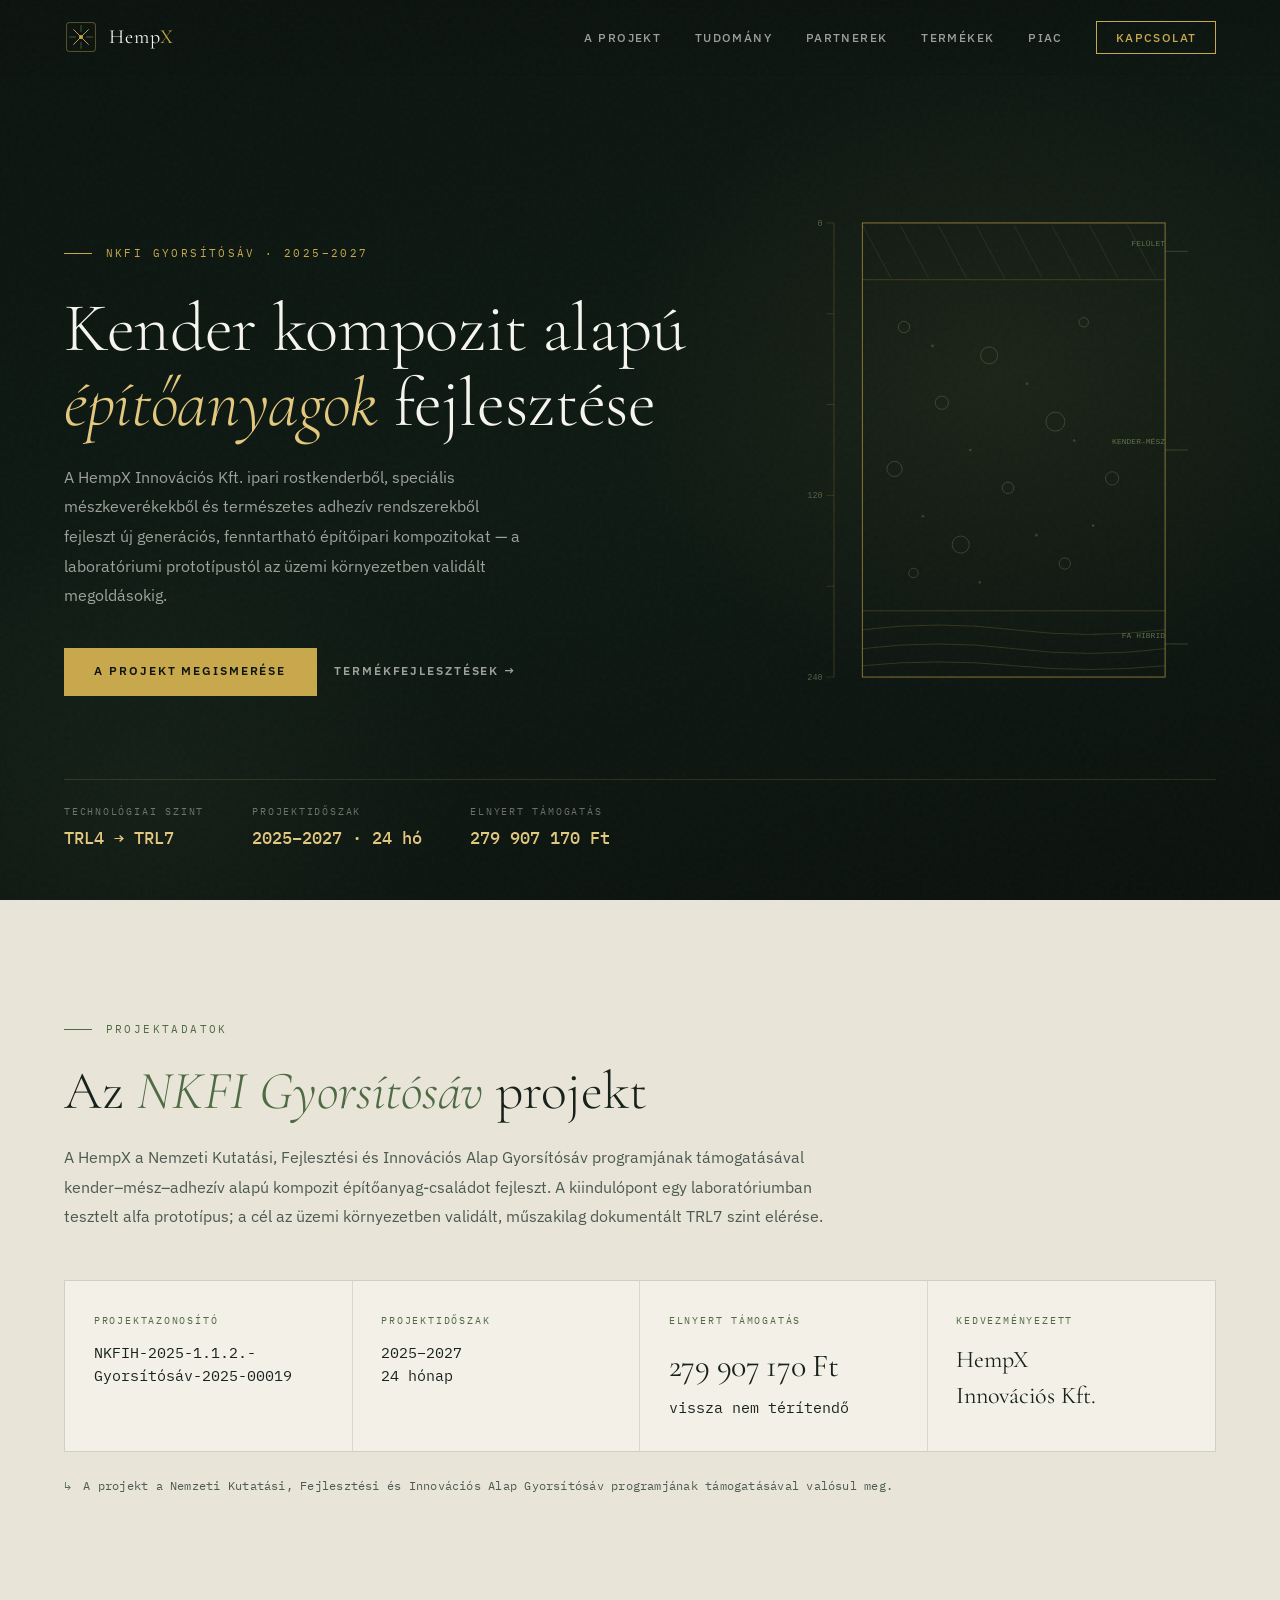
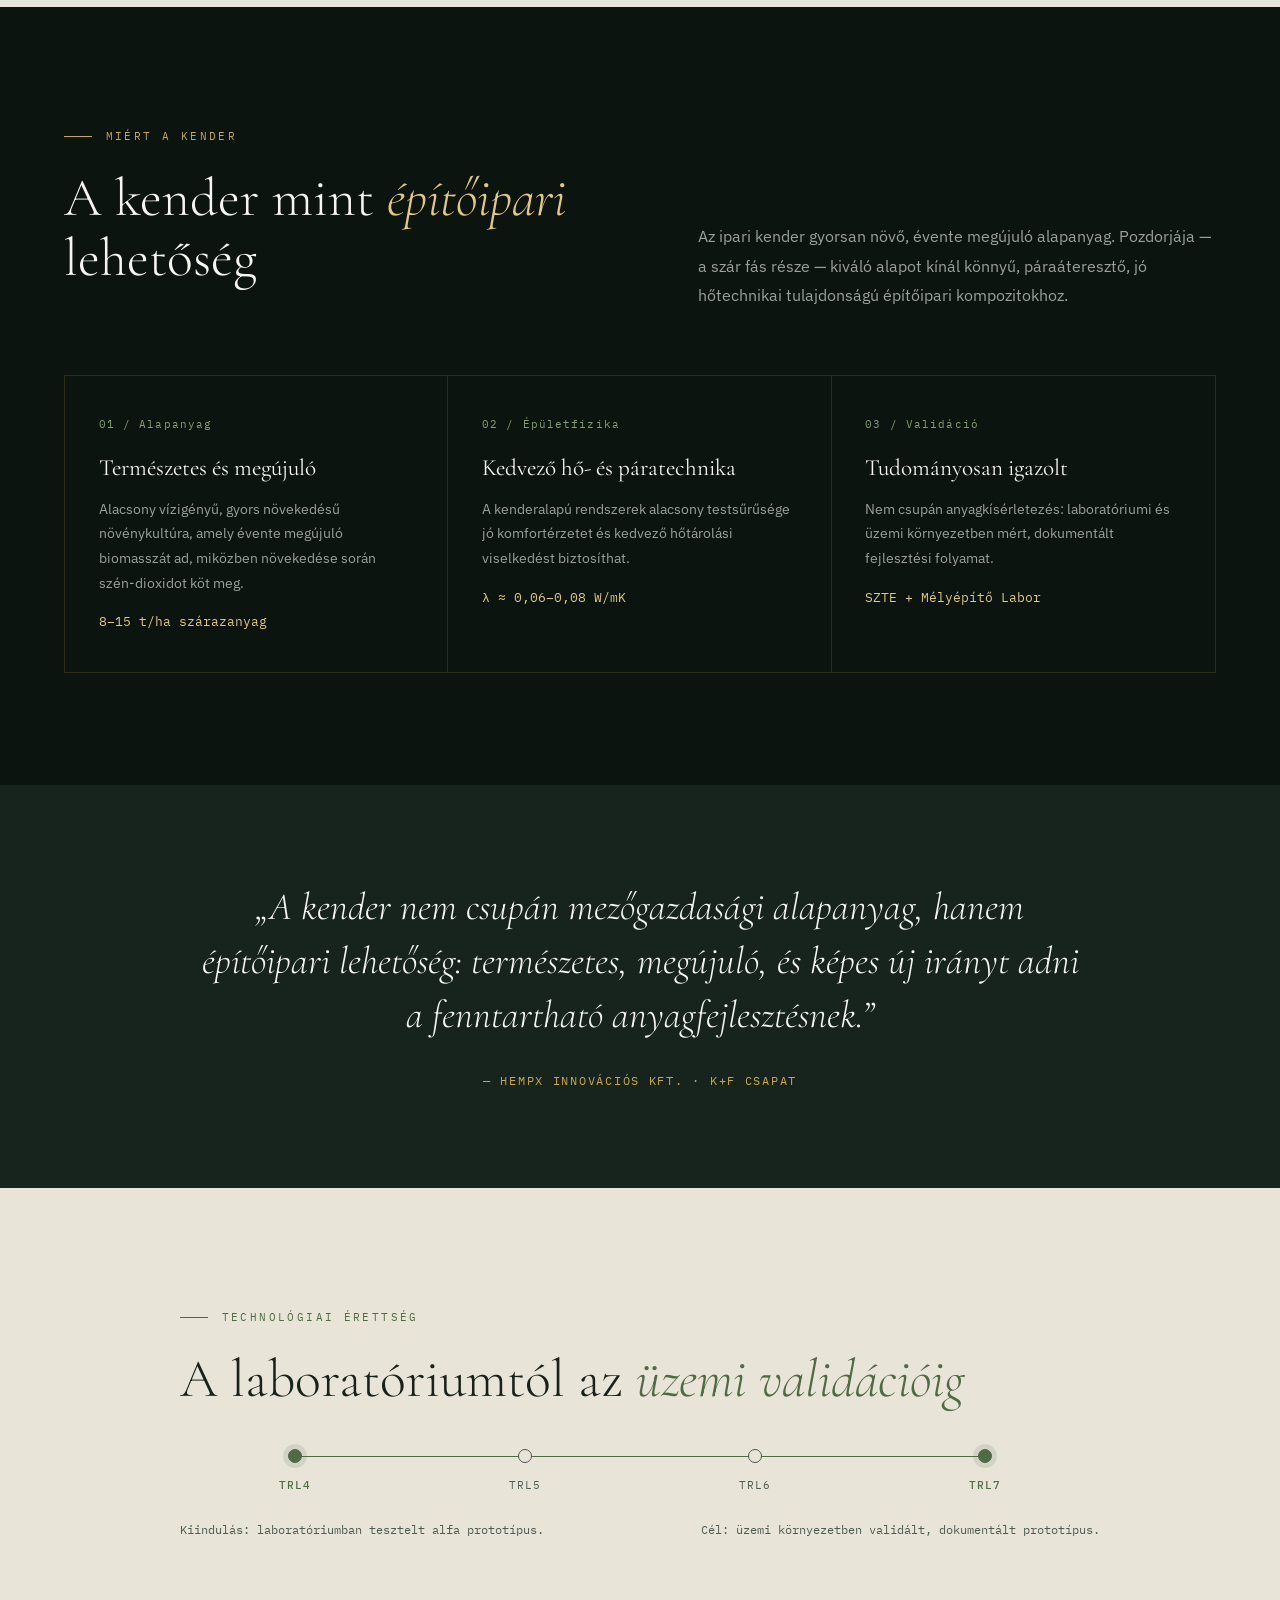
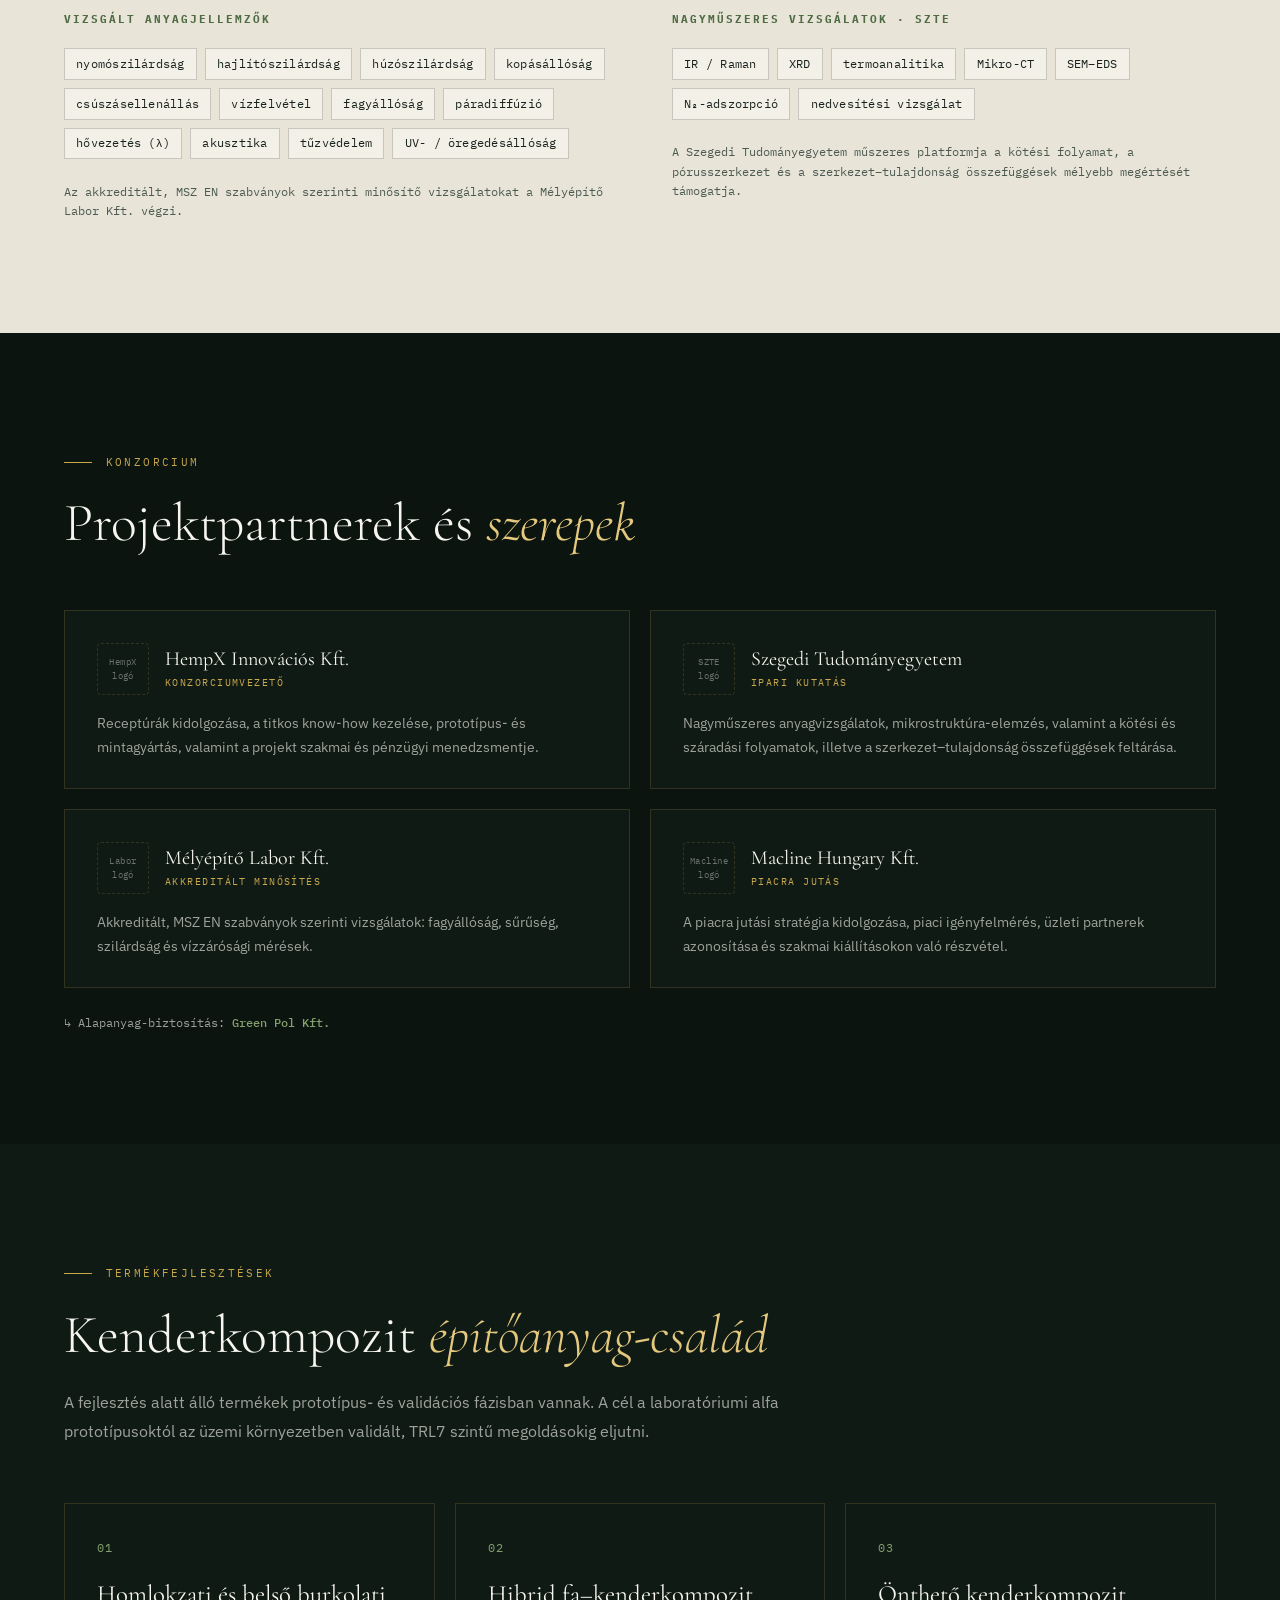
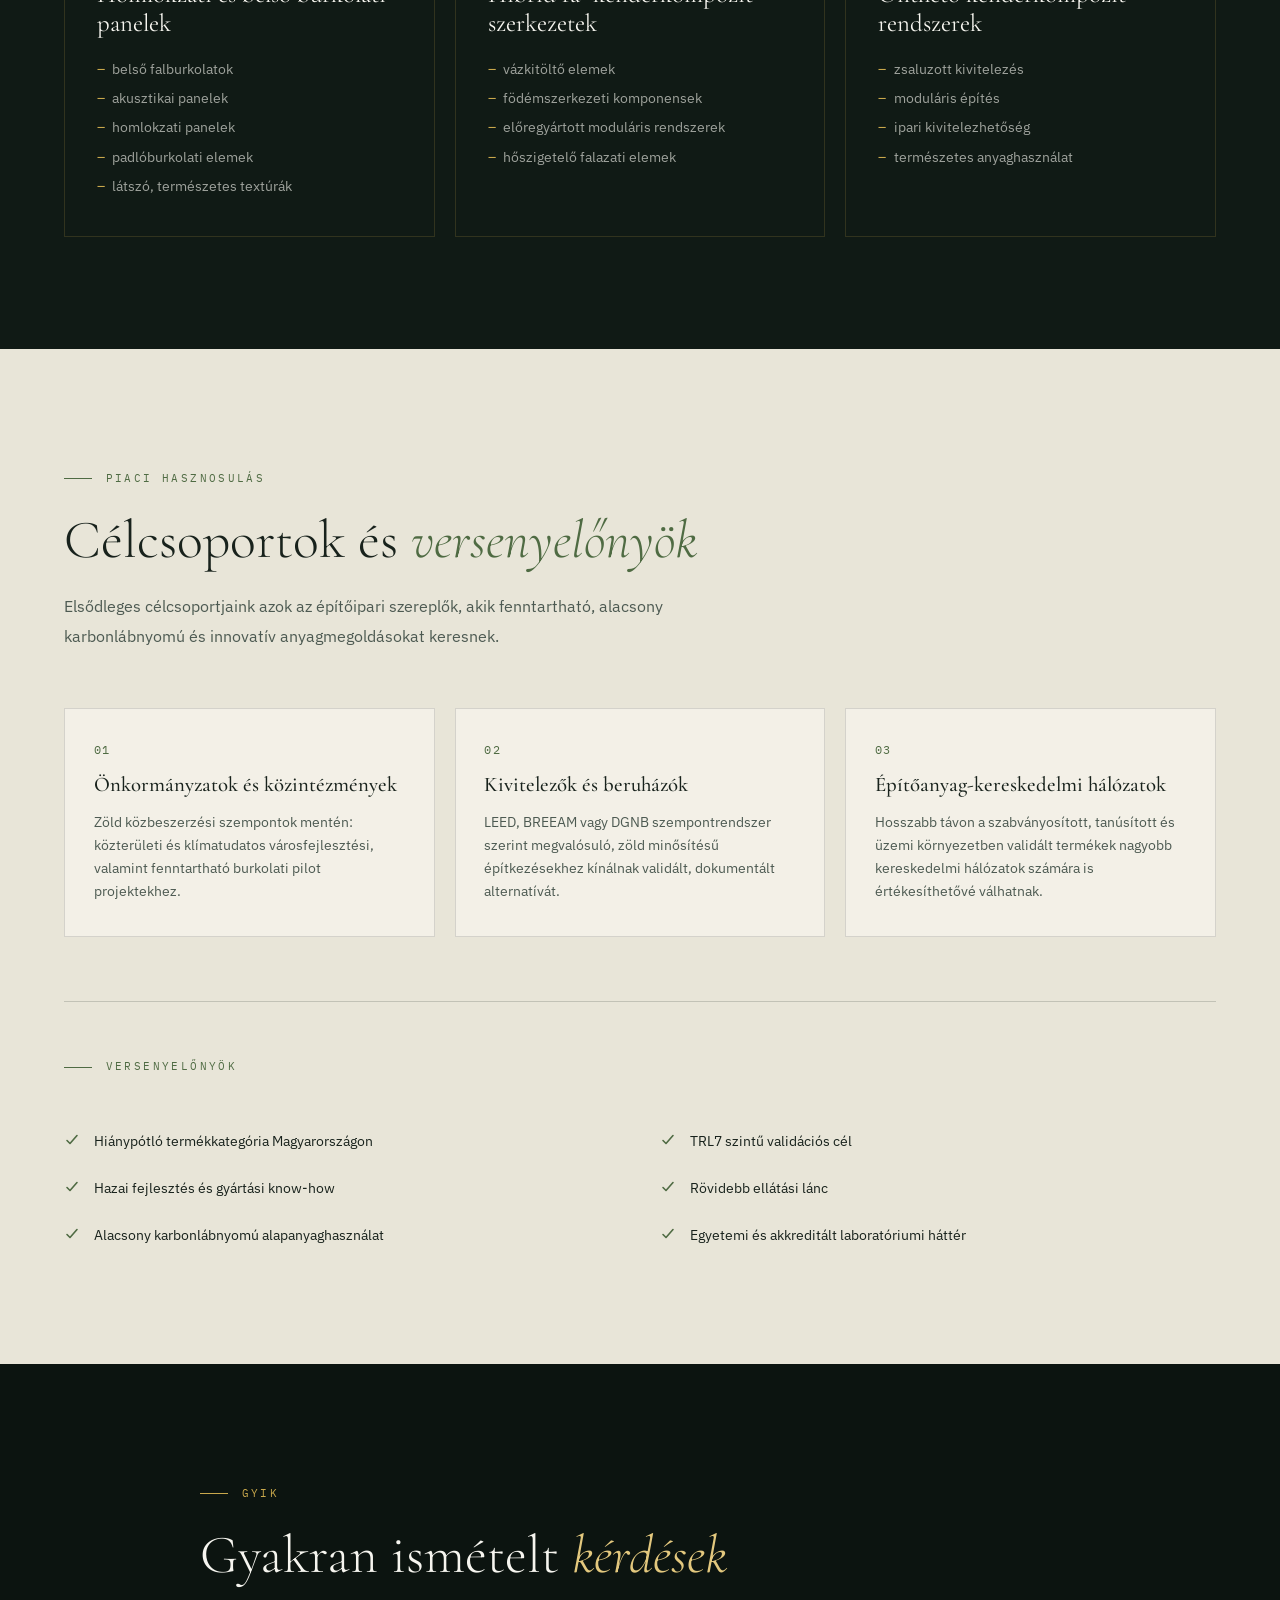
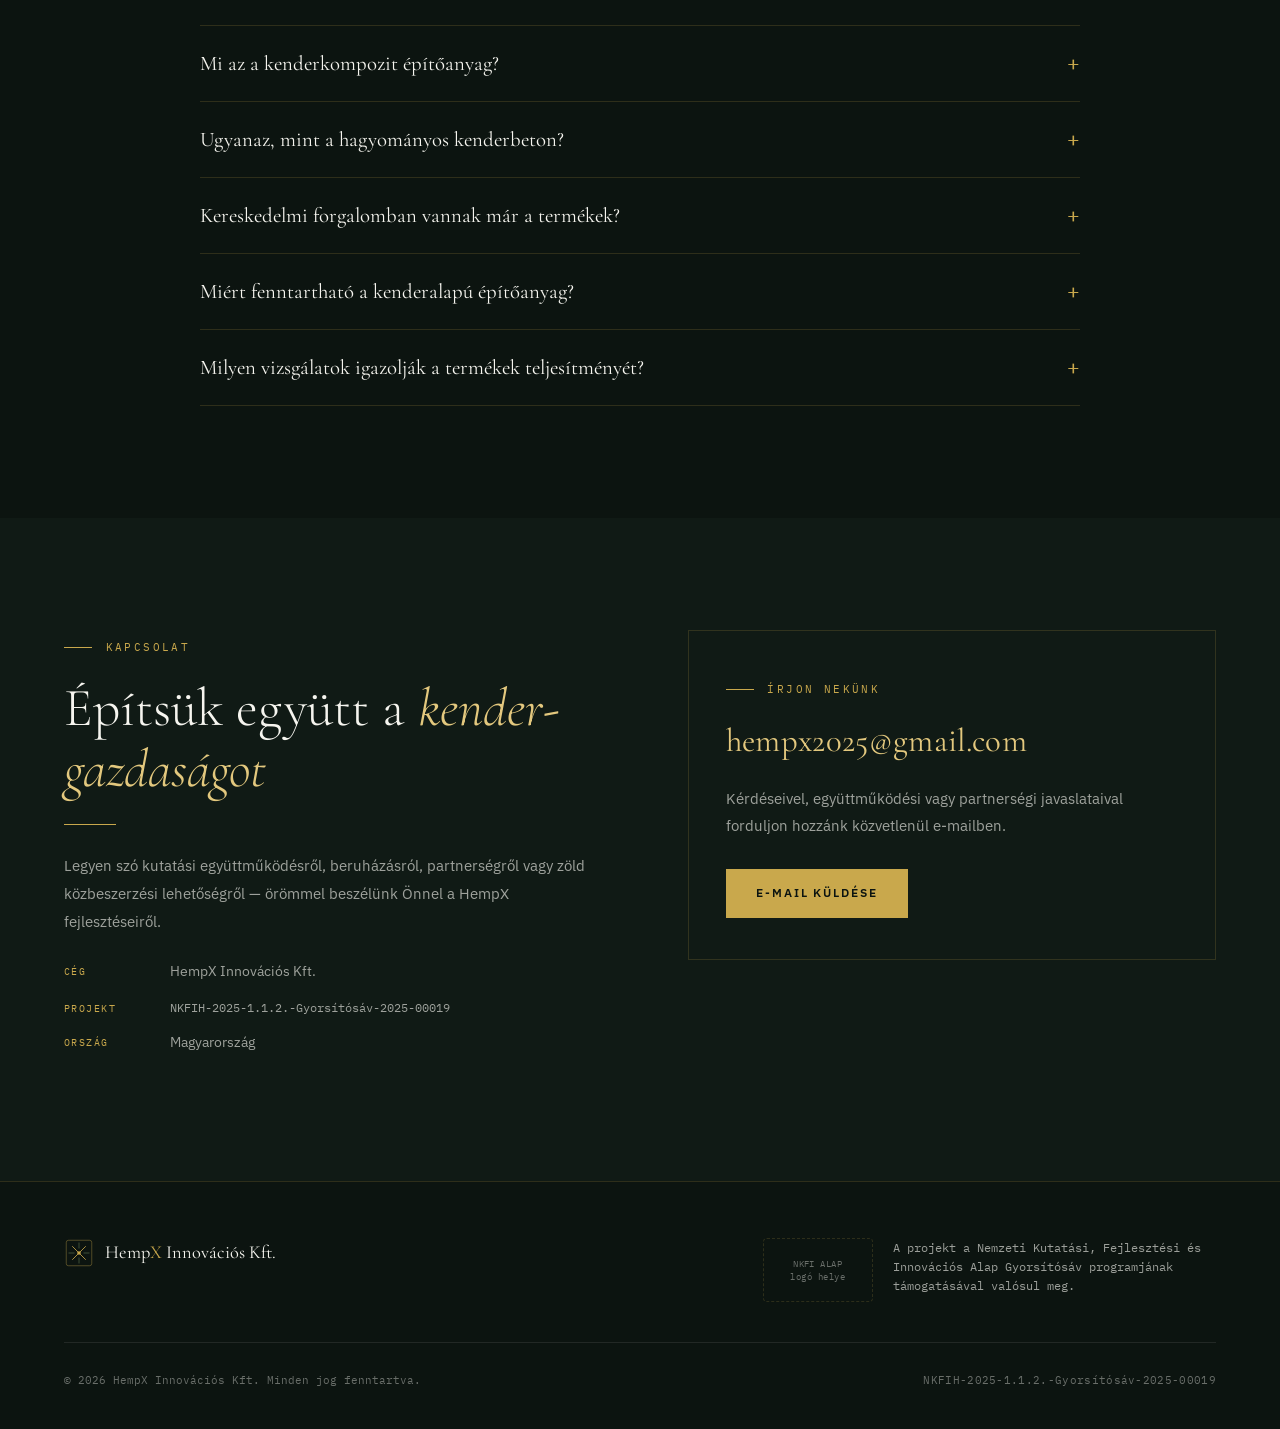
==== hempx/index.html @ 8888f262 "Add HempX landing page" ====
<!DOCTYPE html>
<html lang="hu">
<head>
<meta charset="UTF-8">
<meta name="viewport" content="width=device-width, initial-scale=1.0">
<title>HempX Innovációs Kft. | Kender-mész Kompozit Építőanyag Fejlesztés</title>
<meta name="description" content="A HempX Innovációs Kft. az NKFI Alap Gyorsítósáv programjának támogatásával kender kompozit építőanyagokat fejleszt építőipari elemek számára.">
<meta name="keywords" content="kender-mész kompozit, kender alapú építőanyag, fenntartható építőanyag, NKFI Gyorsítósáv, ipari kender, karbonnegatív építőanyag, kenderkompozit, hempcrete Hungary">
<meta name="robots" content="index, follow">
<!-- TODO: állítsd be a végleges domaint -->
<meta property="og:title" content="HempX Innovációs Kft. — Kender kompozit építőanyag fejlesztés">
<meta property="og:description" content="Tudományosan validált, kender–mész–adhezív alapú építőanyag-család fejlesztése Magyarországon, NKFI Gyorsítósáv támogatással.">
<meta property="og:type" content="website">

<!-- TODO: HempX Google Analytics azonosító beállítása -->

<link rel="preconnect" href="https://fonts.googleapis.com">
<link rel="preconnect" href="https://fonts.gstatic.com" crossorigin>
<link href="https://fonts.googleapis.com/css2?family=Cormorant+Garamond:ital,wght@0,300;0,400;0,500;1,300;1,400&family=IBM+Plex+Mono:wght@400;500&family=IBM+Plex+Sans:wght@400;500;600&display=swap" rel="stylesheet">

<style>
  :root {
    --ink:        #0c1410;
    --ink-1:      #101a15;
    --ink-2:      #16241d;
    --gold:       #c9a84c;
    --gold-light: #e3c87e;
    --hemp:       #84a06c;
    --hemp-deep:  #4f6b43;
    --stone:      #e8e5d8;
    --stone-2:    #f3f0e7;
    --stone-ink:  #18221c;
    --stone-dim:  #4d5a52;
    --white:      #f6f5ef;
    --dim:        rgba(246,245,239,0.62);
    --dim-2:      rgba(246,245,239,0.40);
    --line:       rgba(201,168,76,0.18);
    --line-soft:  rgba(246,245,239,0.09);

    --serif: 'Cormorant Garamond', Georgia, 'Times New Roman', serif;
    --sans:  'IBM Plex Sans', system-ui, -apple-system, sans-serif;
    --mono:  'IBM Plex Mono', ui-monospace, 'SF Mono', monospace;
  }

  *, *::before, *::after { box-sizing: border-box; margin: 0; padding: 0; }
  html { scroll-behavior: smooth; }

  body {
    background: var(--ink);
    color: var(--white);
    font-family: var(--sans);
    font-weight: 400;
    line-height: 1.6;
    overflow-x: hidden;
    -webkit-font-smoothing: antialiased;
  }

  /* fine grain — kept very subtle */
  body::before {
    content: '';
    position: fixed; inset: 0;
    background-image: url("data:image/svg+xml,%3Csvg viewBox='0 0 240 240' xmlns='http://www.w3.org/2000/svg'%3E%3Cfilter id='n'%3E%3CfeTurbulence type='fractalNoise' baseFrequency='0.9' numOctaves='4' stitchTiles='stitch'/%3E%3C/filter%3E%3Crect width='100%25' height='100%25' filter='url(%23n)'/%3E%3C/svg%3E");
    opacity: 0.025; pointer-events: none; z-index: 9999;
  }

  a { color: inherit; }

  /* ─────────────── shared type ─────────────── */
  .eyebrow {
    font-family: var(--mono);
    font-size: 0.68rem;
    letter-spacing: 0.22em;
    text-transform: uppercase;
    color: var(--gold);
    display: inline-flex;
    align-items: center;
    gap: 0.85rem;
    margin-bottom: 1.4rem;
  }
  .eyebrow::before {
    content: '';
    width: 28px; height: 1px;
    background: var(--gold);
    display: inline-block;
  }
  .eyebrow.on-stone { color: var(--hemp-deep); }
  .eyebrow.on-stone::before { background: var(--hemp-deep); }

  .h-display {
    font-family: var(--serif);
    font-weight: 300;
    line-height: 1.08;
    letter-spacing: -0.005em;
  }
  .h-display em { font-style: italic; color: var(--gold-light); }
  .on-stone .h-display em, .h-display.on-stone em { color: var(--hemp-deep); }

  .lede { color: var(--dim); font-size: 1rem; line-height: 1.85; }
  .lede.on-stone { color: var(--stone-dim); }

  /* ─────────────── section frame ─────────────── */
  .band { padding: 7rem 4rem; position: relative; }
  .band--stone { background: var(--stone); color: var(--stone-ink); }
  .band--ink-2 { background: var(--ink-1); }
  .wrap { max-width: 1180px; margin: 0 auto; position: relative; }

  .sec-title {
    font-family: var(--serif);
    font-weight: 300;
    font-size: clamp(2rem, 4.2vw, 3.4rem);
    line-height: 1.12;
    margin-bottom: 1.4rem;
  }
  .sec-title em { font-style: italic; color: var(--gold-light); }
  .band--stone .sec-title em { color: var(--hemp-deep); }

  .rule { width: 52px; height: 1px; background: var(--gold); margin: 1.6rem 0; }
  .band--stone .rule { background: var(--hemp-deep); }

  /* ─────────────── NAV ─────────────── */
  nav {
    position: fixed; top: 0; left: 0; right: 0; z-index: 100;
    display: flex; align-items: center; justify-content: space-between;
    padding: 1.25rem 4rem;
    background: linear-gradient(to bottom, rgba(12,20,16,0.92), transparent);
    transition: background .3s, border-color .3s, backdrop-filter .3s;
    border-bottom: 1px solid transparent;
  }
  .brand { display: flex; align-items: center; gap: 0.7rem; text-decoration: none; }
  .brand svg { width: 34px; height: 34px; display: block; }
  .brand-name {
    font-family: var(--serif);
    font-size: 1.25rem; font-weight: 400;
    letter-spacing: 0.04em; color: var(--white);
  }
  .brand-name b { font-weight: 400; color: var(--gold); }
  .nav-links { list-style: none; display: flex; gap: 2.1rem; align-items: center; }
  .nav-links a {
    text-decoration: none; color: var(--dim);
    font-size: 0.74rem; letter-spacing: 0.12em; text-transform: uppercase;
    font-weight: 500; transition: color .25s;
  }
  .nav-links a:hover { color: var(--gold-light); }
  .nav-cta {
    border: 1px solid var(--gold); color: var(--gold) !important;
    padding: 0.5rem 1.15rem; transition: background .25s, color .25s;
  }
  .nav-cta:hover { background: var(--gold); color: var(--ink) !important; }

  .burger {
    display: none; flex-direction: column; gap: 5px;
    background: none; border: none; cursor: pointer; padding: 4px; z-index: 200;
  }
  .burger span { width: 24px; height: 1.6px; background: var(--gold); transition: .3s; display: block; }
  .burger.open span:nth-child(1) { transform: translateY(6.6px) rotate(45deg); }
  .burger.open span:nth-child(2) { opacity: 0; }
  .burger.open span:nth-child(3) { transform: translateY(-6.6px) rotate(-45deg); }

  .mobile-menu {
    display: none; position: fixed; inset: 0; z-index: 150;
    background: rgba(12,20,16,0.985);
    flex-direction: column; align-items: center; justify-content: center; gap: 1.8rem;
  }
  .mobile-menu.open { display: flex; }
  .mobile-menu a {
    font-family: var(--serif); font-size: 1.9rem; font-weight: 300;
    color: var(--dim); text-decoration: none; letter-spacing: 0.03em;
  }
  .mobile-menu a:hover { color: var(--gold-light); }

  /* ─────────────── HERO ─────────────── */
  .hero {
    position: relative; min-height: 100vh;
    display: flex; align-items: center;
    padding: 9rem 4rem 7rem; overflow: hidden;
  }
  .hero-bg {
    position: absolute; inset: 0;
    background:
      radial-gradient(ellipse 50% 60% at 78% 42%, rgba(201,168,76,0.07), transparent 60%),
      radial-gradient(ellipse 45% 55% at 12% 88%, rgba(132,160,108,0.06), transparent 55%),
      linear-gradient(165deg, #0c1410 0%, #0f1a14 52%, #0b120e 100%);
  }
  .hero-core {
    position: absolute; right: 4rem; top: 50%; transform: translateY(-50%);
    width: 34vw; max-width: 460px; opacity: 0.9; pointer-events: none;
  }
  .hero-content { position: relative; z-index: 2; max-width: 660px; }
  .hero h1 {
    font-size: clamp(2.6rem, 5.4vw, 4.7rem);
    margin: 0.4rem 0 1.4rem;
  }
  .hero-sub { max-width: 470px; margin-bottom: 2.3rem; }
  .hero-actions { display: flex; gap: 1.1rem; align-items: center; flex-wrap: wrap; }

  .btn {
    font-family: var(--sans);
    font-size: 0.74rem; letter-spacing: 0.16em; text-transform: uppercase;
    font-weight: 600; text-decoration: none; padding: 0.92rem 1.9rem;
    display: inline-block; transition: all .25s;
  }
  .btn-solid { background: var(--gold); color: var(--ink); }
  .btn-solid:hover { background: var(--gold-light); transform: translateY(-2px); box-shadow: 0 10px 30px rgba(201,168,76,0.22); }
  .btn-ghost { color: var(--dim); display: inline-flex; align-items: center; gap: 0.5rem; padding-left: 0; padding-right: 0; }
  .btn-ghost:hover { color: var(--gold-light); }

  .hero-meta {
    position: absolute; left: 4rem; right: 4rem; bottom: 3rem; z-index: 2;
    display: flex; gap: 3rem; flex-wrap: wrap;
    border-top: 1px solid var(--line); padding-top: 1.5rem;
  }
  .hero-meta div { display: flex; flex-direction: column; gap: 0.3rem; }
  .hero-meta .k { font-family: var(--mono); font-size: 0.62rem; letter-spacing: 0.18em; text-transform: uppercase; color: var(--dim-2); }
  .hero-meta .v { font-family: var(--mono); font-size: 1.05rem; color: var(--gold-light); font-weight: 500; }

  /* ─────────────── PROJECT DATA (spec sheet) ─────────────── */
  .spec-head { max-width: 760px; margin-bottom: 3rem; }
  .spec-grid {
    display: grid; grid-template-columns: repeat(4, 1fr);
    border: 1px solid rgba(24,34,28,0.16);
    background: var(--stone-2);
  }
  .spec-cell { padding: 2rem 1.8rem; border-right: 1px solid rgba(24,34,28,0.12); }
  .spec-cell:last-child { border-right: none; }
  .spec-cell .k { font-family: var(--mono); font-size: 0.62rem; letter-spacing: 0.18em; text-transform: uppercase; color: var(--hemp-deep); margin-bottom: 0.85rem; }
  .spec-cell .v { font-family: var(--mono); font-size: 0.92rem; color: var(--stone-ink); line-height: 1.5; word-break: break-word; }
  .spec-cell .v.big { font-family: var(--serif); font-size: 2rem; font-weight: 400; letter-spacing: -0.01em; }
  .spec-note {
    margin-top: 1.5rem; font-family: var(--mono); font-size: 0.72rem;
    color: var(--stone-dim); letter-spacing: 0.02em; line-height: 1.7;
    display: flex; gap: 0.75rem; align-items: flex-start;
  }
  .spec-note span:first-child { color: var(--hemp-deep); }

  /* ─────────────── WHY HEMP (3 cols) ─────────────── */
  .why-head { display: grid; grid-template-columns: 1.1fr 1fr; gap: 4rem; align-items: end; margin-bottom: 4rem; }
  .why-grid { display: grid; grid-template-columns: repeat(3, 1fr); gap: 0; border: 1px solid var(--line); }
  .why-col { padding: 2.5rem 2.1rem; border-right: 1px solid var(--line); transition: background .35s; }
  .why-col:last-child { border-right: none; }
  .why-col:hover { background: rgba(201,168,76,0.035); }
  .why-num { font-family: var(--mono); font-size: 0.7rem; color: var(--hemp); letter-spacing: 0.1em; margin-bottom: 1.3rem; }
  .why-col h3 { font-family: var(--serif); font-weight: 400; font-size: 1.45rem; color: var(--white); margin-bottom: 0.9rem; line-height: 1.2; }
  .why-col p { font-size: 0.88rem; color: var(--dim); line-height: 1.75; }
  .why-col .data { font-family: var(--mono); font-size: 0.82rem; color: var(--gold-light); margin-top: 1rem; display: block; }

  /* ─────────────── PULL QUOTE ─────────────── */
  .quote { padding: 6rem 4rem; background: var(--ink-2); text-align: center; }
  .quote blockquote {
    font-family: var(--serif); font-style: italic; font-weight: 300;
    font-size: clamp(1.5rem, 3.4vw, 2.4rem); line-height: 1.4;
    max-width: 900px; margin: 0 auto 1.5rem; color: var(--white);
  }
  .quote cite { font-family: var(--mono); font-style: normal; font-size: 0.72rem; letter-spacing: 0.15em; text-transform: uppercase; color: var(--gold); }

  /* ─────────────── TRL + SCIENCE ─────────────── */
  .trl-wrap { max-width: 920px; margin: 0 auto 4.5rem; }
  .trl-track { display: flex; align-items: center; margin-top: 2.5rem; }
  .trl-step { flex: 1; text-align: center; position: relative; }
  .trl-dot { width: 14px; height: 14px; border-radius: 50%; border: 1.5px solid var(--stone-dim); background: var(--stone); margin: 0 auto; position: relative; z-index: 2; }
  .trl-step.active .trl-dot { background: var(--hemp-deep); border-color: var(--hemp-deep); box-shadow: 0 0 0 5px rgba(79,107,67,0.14); }
  .trl-line { position: absolute; top: 6.5px; left: -50%; width: 100%; height: 1.5px; background: rgba(24,34,28,0.18); z-index: 1; }
  .trl-step:first-child .trl-line { display: none; }
  .trl-step.fill .trl-line { background: var(--hemp-deep); }
  .trl-label { font-family: var(--mono); font-size: 0.7rem; letter-spacing: 0.1em; color: var(--stone-dim); margin-top: 0.9rem; }
  .trl-step.active .trl-label { color: var(--hemp-deep); font-weight: 500; }
  .trl-caption { display: flex; justify-content: space-between; margin-top: 1.6rem; font-family: var(--mono); font-size: 0.72rem; color: var(--stone-dim); }
  .trl-caption span { max-width: 46%; }
  .trl-caption span:last-child { text-align: right; }

  .sci-cols { display: grid; grid-template-columns: 1fr 1fr; gap: 4rem; }
  .sci-block h4 { font-family: var(--mono); font-size: 0.7rem; letter-spacing: 0.18em; text-transform: uppercase; color: var(--hemp-deep); margin-bottom: 1.2rem; }
  .chips { display: flex; flex-wrap: wrap; gap: 0.5rem; }
  .chip {
    font-family: var(--mono); font-size: 0.72rem; letter-spacing: 0.02em;
    color: var(--stone-ink); border: 1px solid rgba(24,34,28,0.2);
    padding: 0.35rem 0.7rem; background: var(--stone-2);
  }
  .sci-note { font-family: var(--mono); font-size: 0.72rem; color: var(--stone-dim); margin-top: 1.4rem; line-height: 1.7; }

  /* ─────────────── PARTNERS ─────────────── */
  .partner-grid { display: grid; grid-template-columns: repeat(2, 1fr); gap: 1.25rem; margin-top: 1rem; }
  .partner {
    background: var(--ink-1); border: 1px solid var(--line);
    padding: 2rem 2rem 1.8rem; transition: border-color .3s;
  }
  .partner:hover { border-color: rgba(201,168,76,0.4); }
  .partner-top { display: flex; align-items: center; gap: 1rem; margin-bottom: 1.1rem; }
  .partner-logo {
    width: 52px; height: 52px; flex: none;
    border: 1px dashed var(--line); border-radius: 4px;
    display: flex; align-items: center; justify-content: center;
    font-family: var(--mono); font-size: 0.55rem; color: var(--dim-2);
    text-align: center; letter-spacing: 0.05em;
  }
  .partner h3 { font-family: var(--serif); font-weight: 400; font-size: 1.25rem; color: var(--white); line-height: 1.2; }
  .partner .role { font-family: var(--mono); font-size: 0.6rem; letter-spacing: 0.15em; text-transform: uppercase; color: var(--gold); margin-top: 0.2rem; }
  .partner p { font-size: 0.86rem; color: var(--dim); line-height: 1.7; }
  .partner-foot { margin-top: 1.6rem; font-family: var(--mono); font-size: 0.74rem; color: var(--dim); }
  .partner-foot b { color: var(--hemp); font-weight: 500; }

  /* ─────────────── PRODUCTS ─────────────── */
  .prod-head { max-width: 720px; margin-bottom: 3.5rem; }
  .prod-grid { display: grid; grid-template-columns: repeat(3, 1fr); gap: 1.25rem; }
  .prod {
    background: var(--ink-1); border: 1px solid var(--line);
    padding: 2.2rem 2rem; position: relative; overflow: hidden;
    transition: transform .3s, border-color .3s;
  }
  .prod:hover { transform: translateY(-4px); border-color: rgba(201,168,76,0.4); }
  .prod-ix { font-family: var(--mono); font-size: 0.72rem; color: var(--hemp); letter-spacing: 0.1em; }
  .prod h3 { font-family: var(--serif); font-weight: 400; font-size: 1.55rem; color: var(--white); margin: 1.4rem 0 1rem; line-height: 1.18; }
  .prod-list { list-style: none; }
  .prod-list li { font-size: 0.85rem; color: var(--dim); padding: 0.28rem 0 0.28rem 0.95rem; position: relative; line-height: 1.5; }
  .prod-list li::before { content: '–'; position: absolute; left: 0; color: var(--gold); }

  /* ─────────────── MARKET ─────────────── */
  .mkt-head { max-width: 720px; margin-bottom: 3.5rem; }
  .mkt-rows { display: grid; grid-template-columns: repeat(3, 1fr); gap: 1.25rem; margin-bottom: 4rem; }
  .mkt-card { background: var(--stone-2); border: 1px solid rgba(24,34,28,0.14); padding: 2rem 1.8rem; }
  .mkt-card .num { font-family: var(--mono); font-size: 0.72rem; color: var(--hemp-deep); letter-spacing: 0.1em; }
  .mkt-card h3 { font-family: var(--serif); font-weight: 500; font-size: 1.3rem; color: var(--stone-ink); margin: 0.9rem 0 0.8rem; line-height: 1.2; }
  .mkt-card p { font-size: 0.85rem; color: var(--stone-dim); line-height: 1.7; }

  .adv-wrap { border-top: 1px solid rgba(24,34,28,0.18); padding-top: 3rem; }
  .adv-grid { display: grid; grid-template-columns: repeat(2, 1fr); gap: 0.7rem 2.5rem; margin-top: 1.5rem; }
  .adv-item { display: flex; gap: 0.85rem; align-items: flex-start; font-size: 0.9rem; color: var(--stone-ink); padding: 0.4rem 0; }
  .adv-item svg { flex: none; margin-top: 3px; }

  /* ─────────────── FAQ ─────────────── */
  .faq-list { max-width: 880px; margin: 2.5rem auto 0; }
  .faq-item { border-top: 1px solid var(--line); }
  .faq-item:last-child { border-bottom: 1px solid var(--line); }
  .faq-q {
    width: 100%; background: none; border: none; cursor: pointer;
    display: flex; justify-content: space-between; align-items: center; gap: 2rem;
    padding: 1.5rem 0; text-align: left; color: var(--white);
    font-family: var(--serif); font-size: 1.3rem; font-weight: 400;
  }
  .faq-q .plus { font-family: var(--mono); font-size: 1.3rem; color: var(--gold); transition: transform .3s; flex: none; }
  .faq-item.open .faq-q .plus { transform: rotate(45deg); }
  .faq-a { max-height: 0; overflow: hidden; transition: max-height .35s ease; }
  .faq-a p { color: var(--dim); font-size: 0.92rem; line-height: 1.8; padding: 0 0 1.6rem; max-width: 760px; }

  /* ─────────────── CONTACT ─────────────── */
  .contact-inner { display: grid; grid-template-columns: 1fr 1fr; gap: 6rem; align-items: start; }
  .contact-text p { color: var(--dim); line-height: 1.85; margin-bottom: 1.6rem; font-size: 0.95rem; }
  .cdetail { display: flex; gap: 1rem; margin-bottom: 1rem; }
  .cdetail .lbl { font-family: var(--mono); font-size: 0.6rem; letter-spacing: 0.15em; text-transform: uppercase; color: var(--gold); min-width: 90px; padding-top: 0.2rem; }
  .cdetail .val { font-size: 0.86rem; color: var(--dim); line-height: 1.5; }
  .cdetail .val.mono { font-family: var(--mono); font-size: 0.78rem; }

  .email-card { background: var(--ink-1); border: 1px solid var(--line); padding: 2.6rem 2.3rem; }
  .email-card .eyebrow { margin-bottom: 1rem; }
  .email-address {
    font-family: var(--serif); font-weight: 400;
    font-size: clamp(1.45rem, 3vw, 2.05rem);
    color: var(--gold-light); text-decoration: none;
    display: inline-block; letter-spacing: 0.01em;
    word-break: break-word; transition: color .25s;
  }
  .email-address:hover { color: var(--gold); }
  .email-note { color: var(--dim); font-size: 0.92rem; line-height: 1.85; margin: 1.1rem 0 1.9rem; max-width: 30rem; }

  .form-row { display: grid; grid-template-columns: 1fr 1fr; gap: 1rem; }
  .fg { display: flex; flex-direction: column; gap: 0.45rem; margin-bottom: 1rem; }
  .fg label { font-family: var(--mono); font-size: 0.62rem; letter-spacing: 0.15em; text-transform: uppercase; color: var(--dim-2); }
  .fg input, .fg select, .fg textarea {
    background: rgba(246,245,239,0.04); border: 1px solid var(--line);
    color: var(--white); padding: 0.82rem 0.95rem; font-family: var(--sans);
    font-size: 0.9rem; outline: none; transition: border-color .25s; width: 100%;
  }
  .fg input:focus, .fg select:focus, .fg textarea:focus { border-color: rgba(201,168,76,0.6); }
  .fg textarea { resize: vertical; min-height: 130px; }
  .fg select option { background: var(--ink-1); }
  .form-submit {
    background: var(--gold); color: var(--ink); border: none; width: 100%;
    padding: 1rem; font-family: var(--sans); font-size: 0.74rem;
    letter-spacing: 0.16em; text-transform: uppercase; font-weight: 600;
    cursor: pointer; transition: all .25s;
  }
  .form-submit:hover { background: var(--gold-light); transform: translateY(-2px); }
  .form-hint { font-family: var(--mono); font-size: 0.66rem; color: var(--dim-2); margin-top: 0.8rem; line-height: 1.6; }

  /* ─────────────── FOOTER ─────────────── */
  footer { background: var(--ink); border-top: 1px solid var(--line); padding: 3.5rem 4rem 2.5rem; }
  .foot-top { display: grid; grid-template-columns: 1.4fr 1fr; gap: 4rem; align-items: start; padding-bottom: 2.5rem; border-bottom: 1px solid var(--line-soft); }
  .foot-brand { display: flex; align-items: center; gap: 0.7rem; margin-bottom: 1rem; }
  .foot-brand svg { width: 30px; height: 30px; }
  .foot-brand .nm { font-family: var(--serif); font-size: 1.15rem; color: var(--white); }
  .foot-brand .nm b { color: var(--gold); font-weight: 400; }
  .foot-parent { font-family: var(--mono); font-size: 0.72rem; color: var(--dim); letter-spacing: 0.05em; }
  .foot-parent a { color: var(--gold); text-decoration: none; }
  .fund { display: flex; gap: 1.3rem; align-items: flex-start; }
  .fund-logo {
    width: 110px; height: 64px; flex: none;
    border: 1px dashed var(--line); border-radius: 4px;
    display: flex; align-items: center; justify-content: center; text-align: center;
    font-family: var(--mono); font-size: 0.58rem; color: var(--dim-2); letter-spacing: 0.05em; line-height: 1.4; padding: 0.4rem;
  }
  .fund p { font-family: var(--mono); font-size: 0.72rem; color: var(--dim); line-height: 1.65; }
  .foot-bottom { display: flex; justify-content: space-between; align-items: center; gap: 1.5rem; padding-top: 1.8rem; flex-wrap: wrap; }
  .foot-bottom .copy { font-family: var(--mono); font-size: 0.68rem; color: var(--dim-2); }
  .foot-bottom .pid { font-family: var(--mono); font-size: 0.66rem; color: var(--dim-2); letter-spacing: 0.03em; }

  /* ─────────────── reveal ─────────────── */
  .reveal { opacity: 0; transform: translateY(26px); transition: opacity .7s ease, transform .7s ease; }
  .reveal.in { opacity: 1; transform: none; }

  /* ─────────────── responsive ─────────────── */
  @media (max-width: 900px) {
    .spec-grid, .why-grid, .prod-grid, .mkt-rows { grid-template-columns: 1fr 1fr; }
    .partner-grid { grid-template-columns: 1fr; }
    .sci-cols, .contact-inner, .why-head, .foot-top { grid-template-columns: 1fr; gap: 2.5rem; }
    .adv-grid { grid-template-columns: 1fr; }
  }
  @media (max-width: 768px) {
    nav { padding: 1.1rem 1.4rem; }
    .nav-links { display: none; }
    .burger { display: flex; }
    .band, .quote { padding: 4.5rem 1.4rem; }
    .hero { padding: 7rem 1.4rem 9rem; min-height: 100svh; }
    .hero-core { width: 70vw; right: -12%; opacity: 0.28; }
    .hero-meta { left: 1.4rem; right: 1.4rem; bottom: 2rem; gap: 1.5rem; }
    .spec-grid, .why-grid, .prod-grid, .mkt-rows { grid-template-columns: 1fr; }
    .spec-cell, .why-col { border-right: none; border-bottom: 1px solid rgba(24,34,28,0.12); }
    .why-col { border-bottom-color: var(--line); }
    .spec-cell:last-child, .why-col:last-child { border-bottom: none; }
    .form-row { grid-template-columns: 1fr; }
    footer { padding: 3rem 1.4rem 2rem; }
    .foot-bottom { flex-direction: column; align-items: flex-start; }
  }
  @media (max-width: 480px) {
    .hero h1 { font-size: clamp(2.2rem, 10vw, 3rem); }
    .hero-actions { flex-direction: column; align-items: stretch; }
    .btn-solid { text-align: center; }
  }

  @media (prefers-reduced-motion: reduce) {
    *, *::before, *::after { animation: none !important; transition: none !important; }
    .reveal { opacity: 1; transform: none; }
    html { scroll-behavior: auto; }
  }
  :focus-visible { outline: 2px solid var(--gold); outline-offset: 3px; }
</style>
</head>
<body>

<!-- ─────────────── NAV ─────────────── -->
<nav id="nav">
  <a href="#top" class="brand" aria-label="HempX – kezdőlap">
    <svg viewBox="0 0 40 40" fill="none" xmlns="http://www.w3.org/2000/svg" aria-hidden="true">
      <rect x="3" y="3" width="34" height="34" rx="3" stroke="#c9a84c" stroke-width="0.9" opacity="0.55"/>
      <path d="M11 11 L29 29 M29 11 L11 29" stroke="#c9a84c" stroke-width="1.1"/>
      <path d="M20 6 L20 14 M20 26 L20 34 M6 20 L14 20 M26 20 L34 20" stroke="#84a06c" stroke-width="0.8" opacity="0.7"/>
      <circle cx="20" cy="20" r="2.4" fill="#c9a84c"/>
    </svg>
    <span class="brand-name">Hemp<b>X</b></span>
  </a>
  <ul class="nav-links">
    <li><a href="#projekt">A projekt</a></li>
    <li><a href="#tudomany">Tudomány</a></li>
    <li><a href="#partnerek">Partnerek</a></li>
    <li><a href="#termekek">Termékek</a></li>
    <li><a href="#piac">Piac</a></li>
    <li><a href="#kapcsolat" class="nav-cta">Kapcsolat</a></li>
  </ul>
  <button class="burger" id="burger" aria-label="Menü" aria-expanded="false">
    <span></span><span></span><span></span>
  </button>
</nav>

<div class="mobile-menu" id="mobileMenu">
  <a href="#projekt" class="m-link">A projekt</a>
  <a href="#tudomany" class="m-link">Tudomány</a>
  <a href="#partnerek" class="m-link">Partnerek</a>
  <a href="#termekek" class="m-link">Termékek</a>
  <a href="#piac" class="m-link">Piac</a>
  <a href="#kapcsolat" class="m-link" style="color:var(--gold)">Kapcsolat</a>
</div>

<!-- ─────────────── HERO ─────────────── -->
<section class="hero" id="top">
  <div class="hero-bg"></div>

  <!-- SIGNATURE: hemp–lime composite cross-section with a measurement scale -->
  <svg class="hero-core" viewBox="0 0 460 600" fill="none" xmlns="http://www.w3.org/2000/svg" aria-hidden="true">
    <!-- measurement ruler -->
    <line x1="56" y1="60" x2="56" y2="540" stroke="#c9a84c" stroke-width="0.7" opacity="0.4"/>
    <g stroke="#c9a84c" stroke-width="0.6" opacity="0.35">
      <line x1="48" y1="60" x2="56" y2="60"/><line x1="48" y1="156" x2="56" y2="156"/>
      <line x1="48" y1="252" x2="56" y2="252"/><line x1="48" y1="348" x2="56" y2="348"/>
      <line x1="48" y1="444" x2="56" y2="444"/><line x1="48" y1="540" x2="56" y2="540"/>
    </g>
    <text x="44" y="63" fill="#84a06c" font-family="monospace" font-size="9" text-anchor="end" opacity="0.6">0</text>
    <text x="44" y="351" fill="#84a06c" font-family="monospace" font-size="9" text-anchor="end" opacity="0.6">120</text>
    <text x="44" y="543" fill="#84a06c" font-family="monospace" font-size="9" text-anchor="end" opacity="0.6">240</text>

    <!-- composite sample frame -->
    <rect x="86" y="60" width="320" height="480" stroke="#c9a84c" stroke-width="1" opacity="0.75"/>

    <!-- strata: finish / hemp-lime body / hybrid timber layer -->
    <line x1="86" y1="120" x2="406" y2="120" stroke="#c9a84c" stroke-width="0.6" opacity="0.45"/>
    <line x1="86" y1="470" x2="406" y2="470" stroke="#c9a84c" stroke-width="0.6" opacity="0.45"/>

    <!-- top finish hatch -->
    <g stroke="#c9a84c" stroke-width="0.5" opacity="0.3">
      <line x1="86" y1="62" x2="116" y2="118"/><line x1="126" y1="62" x2="156" y2="118"/>
      <line x1="166" y1="62" x2="196" y2="118"/><line x1="206" y1="62" x2="236" y2="118"/>
      <line x1="246" y1="62" x2="276" y2="118"/><line x1="286" y1="62" x2="316" y2="118"/>
      <line x1="326" y1="62" x2="356" y2="118"/><line x1="366" y1="62" x2="396" y2="118"/>
    </g>

    <!-- hemp hurd aggregate in the lime body (scattered particles) -->
    <g opacity="0.5">
      <circle cx="130" cy="170" r="6" stroke="#84a06c" stroke-width="0.7"/>
      <circle cx="220" cy="200" r="9" stroke="#84a06c" stroke-width="0.7"/>
      <circle cx="320" cy="165" r="5" stroke="#84a06c" stroke-width="0.7"/>
      <circle cx="170" cy="250" r="7" stroke="#84a06c" stroke-width="0.7"/>
      <circle cx="290" cy="270" r="10" stroke="#84a06c" stroke-width="0.7"/>
      <circle cx="120" cy="320" r="8" stroke="#84a06c" stroke-width="0.7"/>
      <circle cx="240" cy="340" r="6" stroke="#84a06c" stroke-width="0.7"/>
      <circle cx="350" cy="330" r="7" stroke="#84a06c" stroke-width="0.7"/>
      <circle cx="190" cy="400" r="9" stroke="#84a06c" stroke-width="0.7"/>
      <circle cx="300" cy="420" r="6" stroke="#84a06c" stroke-width="0.7"/>
      <circle cx="140" cy="430" r="5" stroke="#84a06c" stroke-width="0.7"/>
    </g>
    <!-- micro-pores -->
    <g fill="#c9a84c" opacity="0.28">
      <circle cx="160" cy="190" r="1.4"/><circle cx="260" cy="230" r="1.4"/><circle cx="200" cy="300" r="1.4"/>
      <circle cx="330" cy="380" r="1.4"/><circle cx="150" cy="370" r="1.4"/><circle cx="270" cy="390" r="1.4"/>
      <circle cx="210" cy="440" r="1.4"/><circle cx="310" cy="290" r="1.4"/>
    </g>

    <!-- hybrid timber layer (bottom) -->
    <g stroke="#c9a84c" stroke-width="0.6" opacity="0.4">
      <path d="M86 490 q80 -10 160 0 t160 0" fill="none"/>
      <path d="M86 510 q80 -10 160 0 t160 0" fill="none"/>
      <path d="M86 528 q80 -8 160 0 t160 0" fill="none"/>
    </g>

    <!-- layer callouts -->
    <line x1="406" y1="90" x2="430" y2="90" stroke="#84a06c" stroke-width="0.6" opacity="0.6"/>
    <text x="406" y="84" fill="#84a06c" font-family="monospace" font-size="8.5" text-anchor="end" opacity="0.7">FELÜLET</text>
    <line x1="406" y1="300" x2="430" y2="300" stroke="#84a06c" stroke-width="0.6" opacity="0.6"/>
    <text x="406" y="294" fill="#84a06c" font-family="monospace" font-size="8.5" text-anchor="end" opacity="0.7">KENDER–MÉSZ</text>
    <line x1="406" y1="505" x2="430" y2="505" stroke="#84a06c" stroke-width="0.6" opacity="0.6"/>
    <text x="406" y="499" fill="#84a06c" font-family="monospace" font-size="8.5" text-anchor="end" opacity="0.7">FA HIBRID</text>
  </svg>

  <div class="hero-content">
    <span class="eyebrow">NKFI Gyorsítósáv · 2025–2027</span>
    <h1 class="h-display">Kender kompozit alapú <em>építőanyagok</em> fejlesztése</h1>
    <p class="hero-sub lede">
      A HempX Innovációs Kft. ipari rostkenderből, speciális mészkeverékekből és természetes
      adhezív rendszerekből fejleszt új generációs, fenntartható építőipari kompozitokat —
      a laboratóriumi prototípustól az üzemi környezetben validált megoldásokig.
    </p>
    <div class="hero-actions">
      <a href="#projekt" class="btn btn-solid">A projekt megismerése</a>
      <a href="#termekek" class="btn btn-ghost">Termékfejlesztések →</a>
    </div>
  </div>

  <div class="hero-meta">
    <div><span class="k">Technológiai szint</span><span class="v">TRL4 → TRL7</span></div>
    <div><span class="k">Projektidőszak</span><span class="v">2025–2027 · 24 hó</span></div>
    <div><span class="k">Elnyert támogatás</span><span class="v">279 907 170 Ft</span></div>
  </div>
</section>

<!-- ─────────────── PROJECT DATA ─────────────── -->
<section class="band band--stone" id="projekt">
  <div class="wrap">
    <div class="spec-head reveal">
      <span class="eyebrow on-stone">Projektadatok</span>
      <h2 class="sec-title">Az <em>NKFI Gyorsítósáv</em> projekt</h2>
      <p class="lede on-stone">
        A HempX a Nemzeti Kutatási, Fejlesztési és Innovációs Alap Gyorsítósáv programjának
        támogatásával kender–mész–adhezív alapú kompozit építőanyag-családot fejleszt.
        A kiindulópont egy laboratóriumban tesztelt alfa prototípus; a cél az üzemi
        környezetben validált, műszakilag dokumentált TRL7 szint elérése.
      </p>
    </div>

    <div class="spec-grid reveal">
      <div class="spec-cell">
        <div class="k">Projektazonosító</div>
        <div class="v">NKFIH-2025-1.1.2.-<br>Gyorsítósáv-2025-00019</div>
      </div>
      <div class="spec-cell">
        <div class="k">Projektidőszak</div>
        <div class="v">2025–2027<br>24 hónap</div>
      </div>
      <div class="spec-cell">
        <div class="k">Elnyert támogatás</div>
        <div class="v big">279 907 170 Ft</div>
        <div class="v" style="margin-top:.4rem">vissza nem térítendő</div>
      </div>
      <div class="spec-cell">
        <div class="k">Kedvezményezett</div>
        <div class="v big" style="font-size:1.5rem">HempX<br>Innovációs Kft.</div>
      </div>
    </div>
    <div class="spec-note reveal">
      <span>↳</span>
      <span>A projekt a Nemzeti Kutatási, Fejlesztési és Innovációs Alap Gyorsítósáv programjának támogatásával valósul meg.</span>
    </div>
  </div>
</section>

<!-- ─────────────── WHY HEMP ─────────────── -->
<section class="band">
  <div class="wrap">
    <div class="why-head reveal">
      <div>
        <span class="eyebrow">Miért a kender</span>
        <h2 class="sec-title">A kender mint <em>építőipari</em> lehetőség</h2>
      </div>
      <p class="lede">
        Az ipari kender gyorsan növő, évente megújuló alapanyag. Pozdorjája — a szár fás
        része — kiváló alapot kínál könnyű, páraáteresztő, jó hőtechnikai tulajdonságú
        építőipari kompozitokhoz.
      </p>
    </div>

    <div class="why-grid reveal">
      <div class="why-col">
        <div class="why-num">01 / Alapanyag</div>
        <h3>Természetes és megújuló</h3>
        <p>Alacsony vízigényű, gyors növekedésű növénykultúra, amely évente megújuló biomasszát ad, miközben növekedése során szén-dioxidot köt meg.</p>
        <span class="data">8–15 t/ha szárazanyag</span>
      </div>
      <div class="why-col">
        <div class="why-num">02 / Épületfizika</div>
        <h3>Kedvező hő- és páratechnika</h3>
        <p>A kenderalapú rendszerek alacsony testsűrűsége jó komfortérzetet és kedvező hőtárolási viselkedést biztosíthat.</p>
        <span class="data">λ ≈ 0,06–0,08 W/mK</span>
      </div>
      <div class="why-col">
        <div class="why-num">03 / Validáció</div>
        <h3>Tudományosan igazolt</h3>
        <p>Nem csupán anyagkísérletezés: laboratóriumi és üzemi környezetben mért, dokumentált fejlesztési folyamat.</p>
        <span class="data">SZTE + Mélyépítő Labor</span>
      </div>
    </div>
  </div>
</section>

<!-- ─────────────── QUOTE ─────────────── -->
<section class="quote reveal">
  <blockquote>
    „A kender nem csupán mezőgazdasági alapanyag, hanem építőipari lehetőség: természetes,
    megújuló, és képes új irányt adni a fenntartható anyagfejlesztésnek.”
  </blockquote>
  <cite>— HempX Innovációs Kft. · K+F csapat</cite>
</section>

<!-- ─────────────── TRL + SCIENCE ─────────────── -->
<section class="band band--stone" id="tudomany">
  <div class="wrap">
    <div class="trl-wrap reveal">
      <span class="eyebrow on-stone">Technológiai érettség</span>
      <h2 class="sec-title">A laboratóriumtól az <em>üzemi validációig</em></h2>

      <div class="trl-track" role="img" aria-label="Technológiai érettségi szint TRL4-ről TRL7-re">
        <div class="trl-step active fill"><span class="trl-line"></span><div class="trl-dot"></div><div class="trl-label">TRL4</div></div>
        <div class="trl-step fill"><span class="trl-line"></span><div class="trl-dot"></div><div class="trl-label">TRL5</div></div>
        <div class="trl-step fill"><span class="trl-line"></span><div class="trl-dot"></div><div class="trl-label">TRL6</div></div>
        <div class="trl-step active fill"><span class="trl-line"></span><div class="trl-dot"></div><div class="trl-label">TRL7</div></div>
      </div>
      <div class="trl-caption">
        <span>Kiindulás: laboratóriumban tesztelt alfa prototípus.</span>
        <span>Cél: üzemi környezetben validált, dokumentált prototípus.</span>
      </div>
    </div>

    <div class="sci-cols reveal">
      <div class="sci-block">
        <h4>Vizsgált anyagjellemzők</h4>
        <div class="chips">
          <span class="chip">nyomószilárdság</span>
          <span class="chip">hajlítószilárdság</span>
          <span class="chip">húzószilárdság</span>
          <span class="chip">kopásállóság</span>
          <span class="chip">csúszásellenállás</span>
          <span class="chip">vízfelvétel</span>
          <span class="chip">fagyállóság</span>
          <span class="chip">páradiffúzió</span>
          <span class="chip">hővezetés (λ)</span>
          <span class="chip">akusztika</span>
          <span class="chip">tűzvédelem</span>
          <span class="chip">UV- / öregedésállóság</span>
        </div>
        <p class="sci-note">Az akkreditált, MSZ EN szabványok szerinti minősítő vizsgálatokat a Mélyépítő Labor Kft. végzi.</p>
      </div>
      <div class="sci-block">
        <h4>Nagyműszeres vizsgálatok · SZTE</h4>
        <div class="chips">
          <span class="chip">IR / Raman</span>
          <span class="chip">XRD</span>
          <span class="chip">termoanalitika</span>
          <span class="chip">Mikro-CT</span>
          <span class="chip">SEM–EDS</span>
          <span class="chip">N₂-adszorpció</span>
          <span class="chip">nedvesítési vizsgálat</span>
        </div>
        <p class="sci-note">A Szegedi Tudományegyetem műszeres platformja a kötési folyamat, a pórusszerkezet és a szerkezet–tulajdonság összefüggések mélyebb megértését támogatja.</p>
      </div>
    </div>
  </div>
</section>

<!-- ─────────────── PARTNERS ─────────────── -->
<section class="band" id="partnerek">
  <div class="wrap">
    <div class="prod-head reveal">
      <span class="eyebrow">Konzorcium</span>
      <h2 class="sec-title">Projektpartnerek és <em>szerepek</em></h2>
    </div>

    <div class="partner-grid reveal">
      <div class="partner">
        <div class="partner-top">
          <div class="partner-logo">HempX<br>logó</div>
          <div><h3>HempX Innovációs Kft.</h3><div class="role">Konzorciumvezető</div></div>
        </div>
        <p>Receptúrák kidolgozása, a titkos know-how kezelése, prototípus- és mintagyártás, valamint a projekt szakmai és pénzügyi menedzsmentje.</p>
      </div>
      <div class="partner">
        <div class="partner-top">
          <div class="partner-logo">SZTE<br>logó</div>
          <div><h3>Szegedi Tudományegyetem</h3><div class="role">Ipari kutatás</div></div>
        </div>
        <p>Nagyműszeres anyagvizsgálatok, mikrostruktúra-elemzés, valamint a kötési és száradási folyamatok, illetve a szerkezet–tulajdonság összefüggések feltárása.</p>
      </div>
      <div class="partner">
        <div class="partner-top">
          <div class="partner-logo">Labor<br>logó</div>
          <div><h3>Mélyépítő Labor Kft.</h3><div class="role">Akkreditált minősítés</div></div>
        </div>
        <p>Akkreditált, MSZ EN szabványok szerinti vizsgálatok: fagyállóság, sűrűség, szilárdság és vízzárósági mérések.</p>
      </div>
      <div class="partner">
        <div class="partner-top">
          <div class="partner-logo">Macline<br>logó</div>
          <div><h3>Macline Hungary Kft.</h3><div class="role">Piacra jutás</div></div>
        </div>
        <p>A piacra jutási stratégia kidolgozása, piaci igényfelmérés, üzleti partnerek azonosítása és szakmai kiállításokon való részvétel.</p>
      </div>
    </div>
    <p class="partner-foot reveal">↳ Alapanyag-biztosítás: <b>Green Pol Kft.</b></p>
  </div>
</section>

<!-- ─────────────── PRODUCTS ─────────────── -->
<section class="band band--ink-2" id="termekek">
  <div class="wrap">
    <div class="prod-head reveal">
      <span class="eyebrow">Termékfejlesztések</span>
      <h2 class="sec-title">Kenderkompozit <em>építőanyag-család</em></h2>
      <p class="lede">
        A fejlesztés alatt álló termékek prototípus- és validációs fázisban vannak.
        A cél a laboratóriumi alfa prototípusoktól az üzemi környezetben validált, TRL7 szintű megoldásokig eljutni.
      </p>
    </div>

    <div class="prod-grid reveal">
      <div class="prod">
        <div class="prod-ix">01</div>
        <h3>Homlokzati és belső burkolati panelek</h3>
        <ul class="prod-list">
          <li>belső falburkolatok</li>
          <li>akusztikai panelek</li>
          <li>homlokzati panelek</li>
          <li>padlóburkolati elemek</li>
          <li>látszó, természetes textúrák</li>
        </ul>
      </div>
      <div class="prod">
        <div class="prod-ix">02</div>
        <h3>Hibrid fa–kenderkompozit szerkezetek</h3>
        <ul class="prod-list">
          <li>vázkitöltő elemek</li>
          <li>födémszerkezeti komponensek</li>
          <li>előregyártott moduláris rendszerek</li>
          <li>hőszigetelő falazati elemek</li>
        </ul>
      </div>
      <div class="prod">
        <div class="prod-ix">03</div>
        <h3>Önthető kenderkompozit rendszerek</h3>
        <ul class="prod-list">
          <li>zsaluzott kivitelezés</li>
          <li>moduláris építés</li>
          <li>ipari kivitelezhetőség</li>
          <li>természetes anyaghasználat</li>
        </ul>
      </div>
    </div>
  </div>
</section>

<!-- ─────────────── MARKET ─────────────── -->
<section class="band band--stone" id="piac">
  <div class="wrap">
    <div class="mkt-head reveal">
      <span class="eyebrow on-stone">Piaci hasznosulás</span>
      <h2 class="sec-title">Célcsoportok és <em>versenyelőnyök</em></h2>
      <p class="lede on-stone">
        Elsődleges célcsoportjaink azok az építőipari szereplők, akik fenntartható,
        alacsony karbonlábnyomú és innovatív anyagmegoldásokat keresnek.
      </p>
    </div>

    <div class="mkt-rows reveal">
      <div class="mkt-card">
        <div class="num">01</div>
        <h3>Önkormányzatok és közintézmények</h3>
        <p>Zöld közbeszerzési szempontok mentén: közterületi és klímatudatos városfejlesztési, valamint fenntartható burkolati pilot projektekhez.</p>
      </div>
      <div class="mkt-card">
        <div class="num">02</div>
        <h3>Kivitelezők és beruházók</h3>
        <p>LEED, BREEAM vagy DGNB szempontrendszer szerint megvalósuló, zöld minősítésű építkezésekhez kínálnak validált, dokumentált alternatívát.</p>
      </div>
      <div class="mkt-card">
        <div class="num">03</div>
        <h3>Építőanyag-kereskedelmi hálózatok</h3>
        <p>Hosszabb távon a szabványosított, tanúsított és üzemi környezetben validált termékek nagyobb kereskedelmi hálózatok számára is értékesíthetővé válhatnak.</p>
      </div>
    </div>

    <div class="adv-wrap reveal">
      <span class="eyebrow on-stone">Versenyelőnyök</span>
      <div class="adv-grid">
        <div class="adv-item"><svg width="16" height="16" viewBox="0 0 16 16"><path d="M3 8.5l3 3 7-8" stroke="#4f6b43" stroke-width="1.6" fill="none" stroke-linecap="round" stroke-linejoin="round"/></svg> Hiánypótló termékkategória Magyarországon</div>
        <div class="adv-item"><svg width="16" height="16" viewBox="0 0 16 16"><path d="M3 8.5l3 3 7-8" stroke="#4f6b43" stroke-width="1.6" fill="none" stroke-linecap="round" stroke-linejoin="round"/></svg> TRL7 szintű validációs cél</div>
        <div class="adv-item"><svg width="16" height="16" viewBox="0 0 16 16"><path d="M3 8.5l3 3 7-8" stroke="#4f6b43" stroke-width="1.6" fill="none" stroke-linecap="round" stroke-linejoin="round"/></svg> Hazai fejlesztés és gyártási know-how</div>
        <div class="adv-item"><svg width="16" height="16" viewBox="0 0 16 16"><path d="M3 8.5l3 3 7-8" stroke="#4f6b43" stroke-width="1.6" fill="none" stroke-linecap="round" stroke-linejoin="round"/></svg> Rövidebb ellátási lánc</div>
        <div class="adv-item"><svg width="16" height="16" viewBox="0 0 16 16"><path d="M3 8.5l3 3 7-8" stroke="#4f6b43" stroke-width="1.6" fill="none" stroke-linecap="round" stroke-linejoin="round"/></svg> Alacsony karbonlábnyomú alapanyaghasználat</div>
        <div class="adv-item"><svg width="16" height="16" viewBox="0 0 16 16"><path d="M3 8.5l3 3 7-8" stroke="#4f6b43" stroke-width="1.6" fill="none" stroke-linecap="round" stroke-linejoin="round"/></svg> Egyetemi és akkreditált laboratóriumi háttér</div>
      </div>
    </div>
  </div>
</section>

<!-- ─────────────── FAQ ─────────────── -->
<section class="band">
  <div class="wrap">
    <div style="max-width:880px;margin:0 auto" class="reveal">
      <span class="eyebrow">GYIK</span>
      <h2 class="sec-title">Gyakran ismételt <em>kérdések</em></h2>
    </div>
    <div class="faq-list reveal">
      <div class="faq-item">
        <button class="faq-q" aria-expanded="false">Mi az a kenderkompozit építőanyag?<span class="plus">+</span></button>
        <div class="faq-a"><p>Olyan építőipari anyag, amely ipari kenderből származó komponenseket — például pozdorját — kötőanyagokkal és adalékokkal kombinál. A HempX projektben a fejlesztés kender–mész–adhezív rendszerekre épül.</p></div>
      </div>
      <div class="faq-item">
        <button class="faq-q" aria-expanded="false">Ugyanaz, mint a hagyományos kenderbeton?<span class="plus">+</span></button>
        <div class="faq-a"><p>Nem teljesen. A hagyományos hempcrete főként hőszigetelő és vázkitöltő anyagként ismert. A HempX projekt ennél szélesebb alkalmazási kört vizsgál, többek között burkolati és szerkezeti elemek irányába, javított mechanikai és tartóssági jellemzőkkel.</p></div>
      </div>
      <div class="faq-item">
        <button class="faq-q" aria-expanded="false">Kereskedelmi forgalomban vannak már a termékek?<span class="plus">+</span></button>
        <div class="faq-a"><p>A projekt jelenleg kutatás-fejlesztési és prototípus-validációs szakaszban van. A cél a TRL7 technológiai érettségi szint elérése, amely üzemi környezetben validált prototípusokat jelent.</p></div>
      </div>
      <div class="faq-item">
        <button class="faq-q" aria-expanded="false">Miért fenntartható a kenderalapú építőanyag?<span class="plus">+</span></button>
        <div class="faq-a"><p>Az ipari kender gyorsan növő, évente megújuló növény, amely növekedése során szén-dioxidot köt meg. Regionális termesztése csökkentheti a szállítási igényt, építőipari felhasználása pedig hozzájárulhat az alacsony karbonlábnyomú építéshez.</p></div>
      </div>
      <div class="faq-item">
        <button class="faq-q" aria-expanded="false">Milyen vizsgálatok igazolják a termékek teljesítményét?<span class="plus">+</span></button>
        <div class="faq-a"><p>Mechanikai, hőtechnikai, akusztikai, nedvességállósági, fagyállósági, kopásállósági és nagyműszeres anyagszerkezeti vizsgálatok. Az akkreditált méréseket a Mélyépítő Labor Kft., a nagyműszeres vizsgálatokat a Szegedi Tudományegyetem végzi.</p></div>
      </div>
    </div>
  </div>
</section>

<!-- ─────────────── CONTACT ─────────────── -->
<section class="band band--ink-2" id="kapcsolat">
  <div class="wrap">
    <div class="contact-inner">
      <div class="contact-text reveal">
        <span class="eyebrow">Kapcsolat</span>
        <h2 class="sec-title">Építsük együtt a <em>kender-gazdaságot</em></h2>
        <div class="rule"></div>
        <p>
          Legyen szó kutatási együttműködésről, beruházásról, partnerségről vagy zöld
          közbeszerzési lehetőségről — örömmel beszélünk Önnel a HempX fejlesztéseiről.
        </p>
        <div class="cdetail"><span class="lbl">Cég</span><span class="val">HempX Innovációs Kft.</span></div>
        <div class="cdetail"><span class="lbl">Projekt</span><span class="val mono">NKFIH-2025-1.1.2.-Gyorsítósáv-2025-00019</span></div>
        <div class="cdetail"><span class="lbl">Ország</span><span class="val">Magyarország</span></div>
      </div>

      <div class="contact-email reveal">
        <div class="email-card">
          <span class="eyebrow">Írjon nekünk</span>
          <a href="mailto:hempx2025@gmail.com" class="email-address">hempx2025@gmail.com</a>
          <p class="email-note">
            Kérdéseivel, együttműködési vagy partnerségi javaslataival forduljon
            hozzánk közvetlenül e-mailben.
          </p>
          <a href="mailto:hempx2025@gmail.com" class="btn btn-solid">E-mail küldése</a>
        </div>
      </div>
    </div>
  </div>
</section>

<!-- ─────────────── FOOTER ─────────────── -->
<footer>
  <div class="foot-top">
    <div>
      <div class="foot-brand">
        <svg viewBox="0 0 40 40" fill="none" xmlns="http://www.w3.org/2000/svg" aria-hidden="true">
          <rect x="3" y="3" width="34" height="34" rx="3" stroke="#c9a84c" stroke-width="0.9" opacity="0.55"/>
          <path d="M11 11 L29 29 M29 11 L11 29" stroke="#c9a84c" stroke-width="1.1"/>
          <path d="M20 6 L20 14 M20 26 L20 34 M6 20 L14 20 M26 20 L34 20" stroke="#84a06c" stroke-width="0.8" opacity="0.7"/>
          <circle cx="20" cy="20" r="2.4" fill="#c9a84c"/>
        </svg>
        <span class="nm">Hemp<b>X</b> Innovációs Kft.</span>
      </div>
    </div>
    <div class="fund">
      <!-- TODO: cseréld le a hivatalos NKFI Alap logóra (lásd a program arculati kézikönyvét) -->
      <div class="fund-logo">NKFI ALAP<br>logó helye</div>
      <p>A projekt a Nemzeti Kutatási, Fejlesztési és Innovációs Alap Gyorsítósáv programjának támogatásával valósul meg.</p>
    </div>
  </div>
  <div class="foot-bottom">
    <span class="copy">© 2026 HempX Innovációs Kft. Minden jog fenntartva.</span>
    <span class="pid">NKFIH-2025-1.1.2.-Gyorsítósáv-2025-00019</span>
  </div>
</footer>

<script>
  // mobile menu
  var burger = document.getElementById('burger');
  var menu = document.getElementById('mobileMenu');
  burger.addEventListener('click', function () {
    var open = menu.classList.toggle('open');
    burger.classList.toggle('open');
    burger.setAttribute('aria-expanded', open ? 'true' : 'false');
    document.body.style.overflow = open ? 'hidden' : '';
  });
  document.querySelectorAll('.m-link').forEach(function (a) {
    a.addEventListener('click', function () {
      menu.classList.remove('open');
      burger.classList.remove('open');
      burger.setAttribute('aria-expanded', 'false');
      document.body.style.overflow = '';
    });
  });

  // nav scroll state
  var nav = document.getElementById('nav');
  window.addEventListener('scroll', function () {
    if (window.scrollY > 70) {
      nav.style.background = 'rgba(12,20,16,0.97)';
      nav.style.backdropFilter = 'blur(10px)';
      nav.style.borderBottomColor = 'rgba(201,168,76,0.12)';
    } else {
      nav.style.background = 'linear-gradient(to bottom, rgba(12,20,16,0.92), transparent)';
      nav.style.backdropFilter = 'none';
      nav.style.borderBottomColor = 'transparent';
    }
  });

  // scroll reveal
  var io = new IntersectionObserver(function (entries) {
    entries.forEach(function (e, i) {
      if (e.isIntersecting) {
        setTimeout(function () { e.target.classList.add('in'); }, i * 70);
        io.unobserve(e.target);
      }
    });
  }, { threshold: 0.12 });
  document.querySelectorAll('.reveal').forEach(function (el) { io.observe(el); });

  // FAQ accordion
  document.querySelectorAll('.faq-q').forEach(function (q) {
    q.addEventListener('click', function () {
      var item = q.parentElement;
      var ans = item.querySelector('.faq-a');
      var isOpen = item.classList.contains('open');
      document.querySelectorAll('.faq-item').forEach(function (it) {
        it.classList.remove('open');
        it.querySelector('.faq-a').style.maxHeight = null;
        it.querySelector('.faq-q').setAttribute('aria-expanded', 'false');
      });
      if (!isOpen) {
        item.classList.add('open');
        ans.style.maxHeight = ans.scrollHeight + 'px';
        q.setAttribute('aria-expanded', 'true');
      }
    });
  });
</script>

</body>
</html>
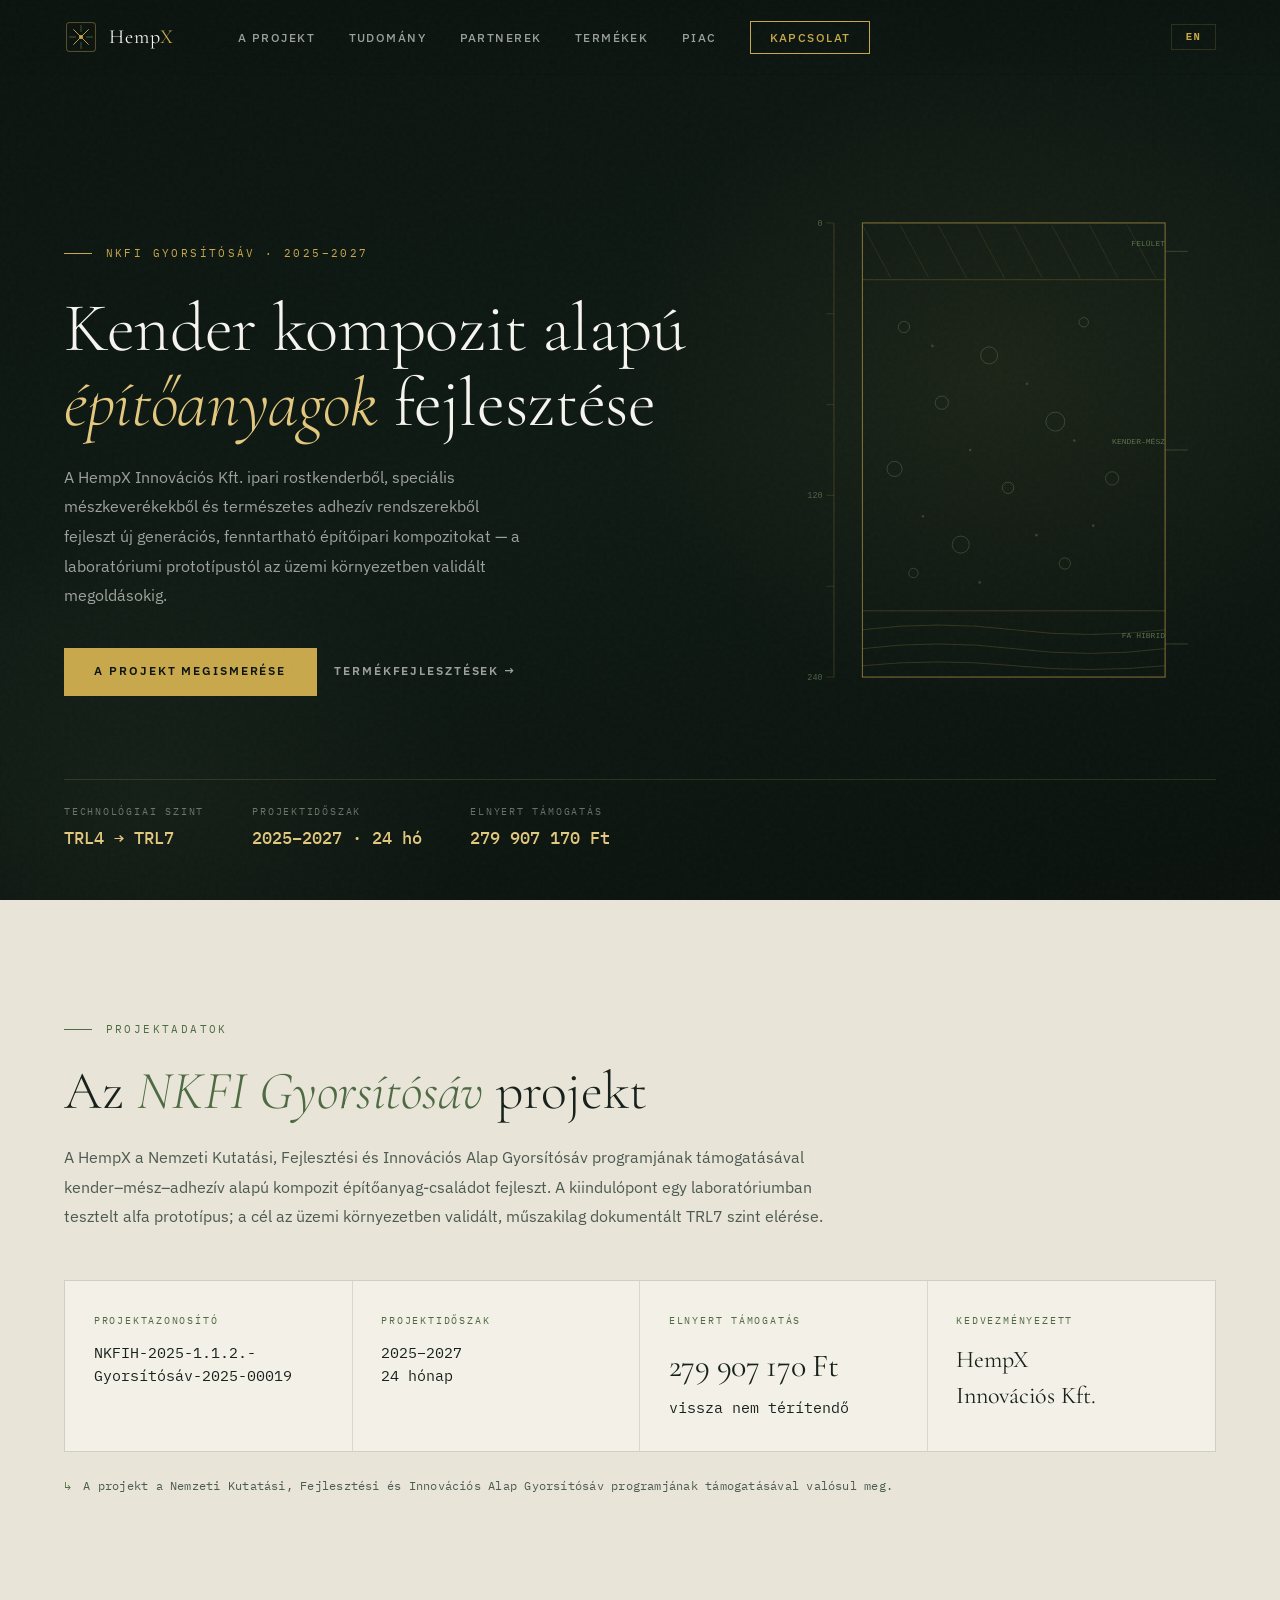
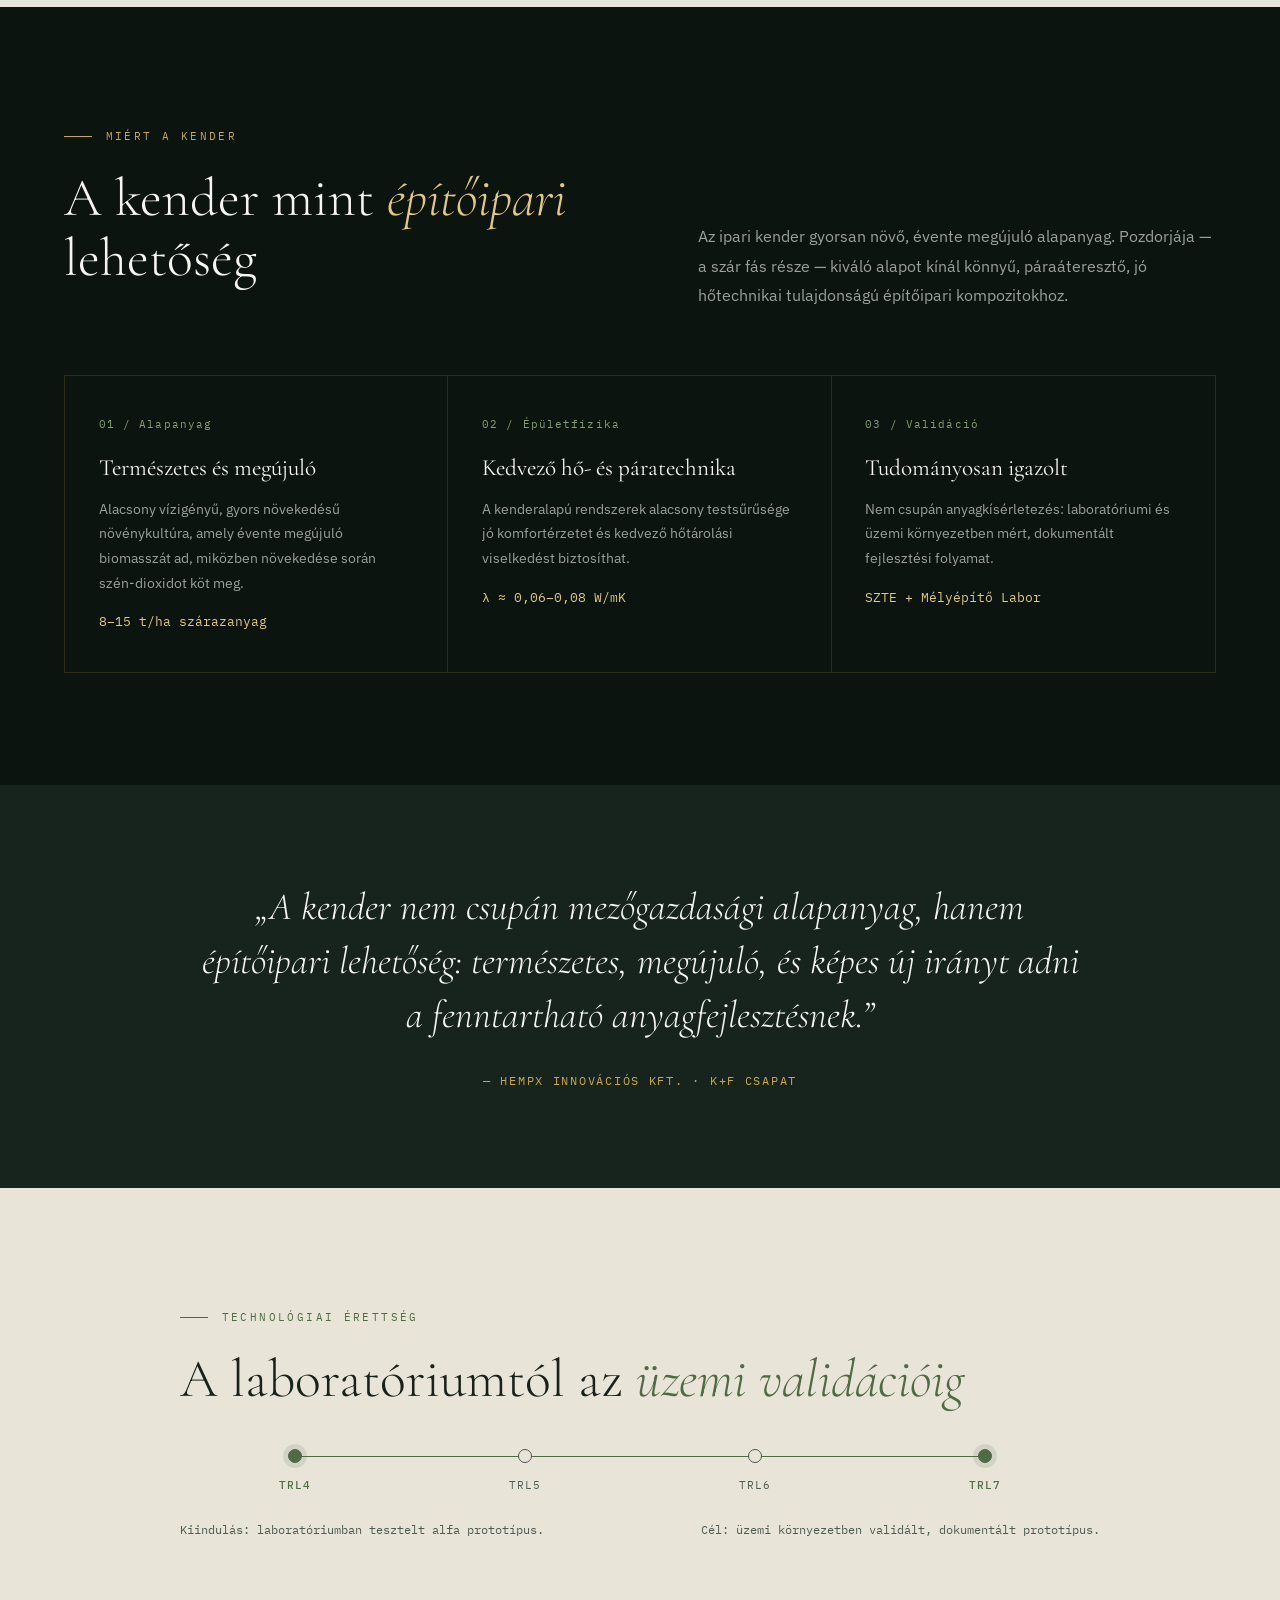
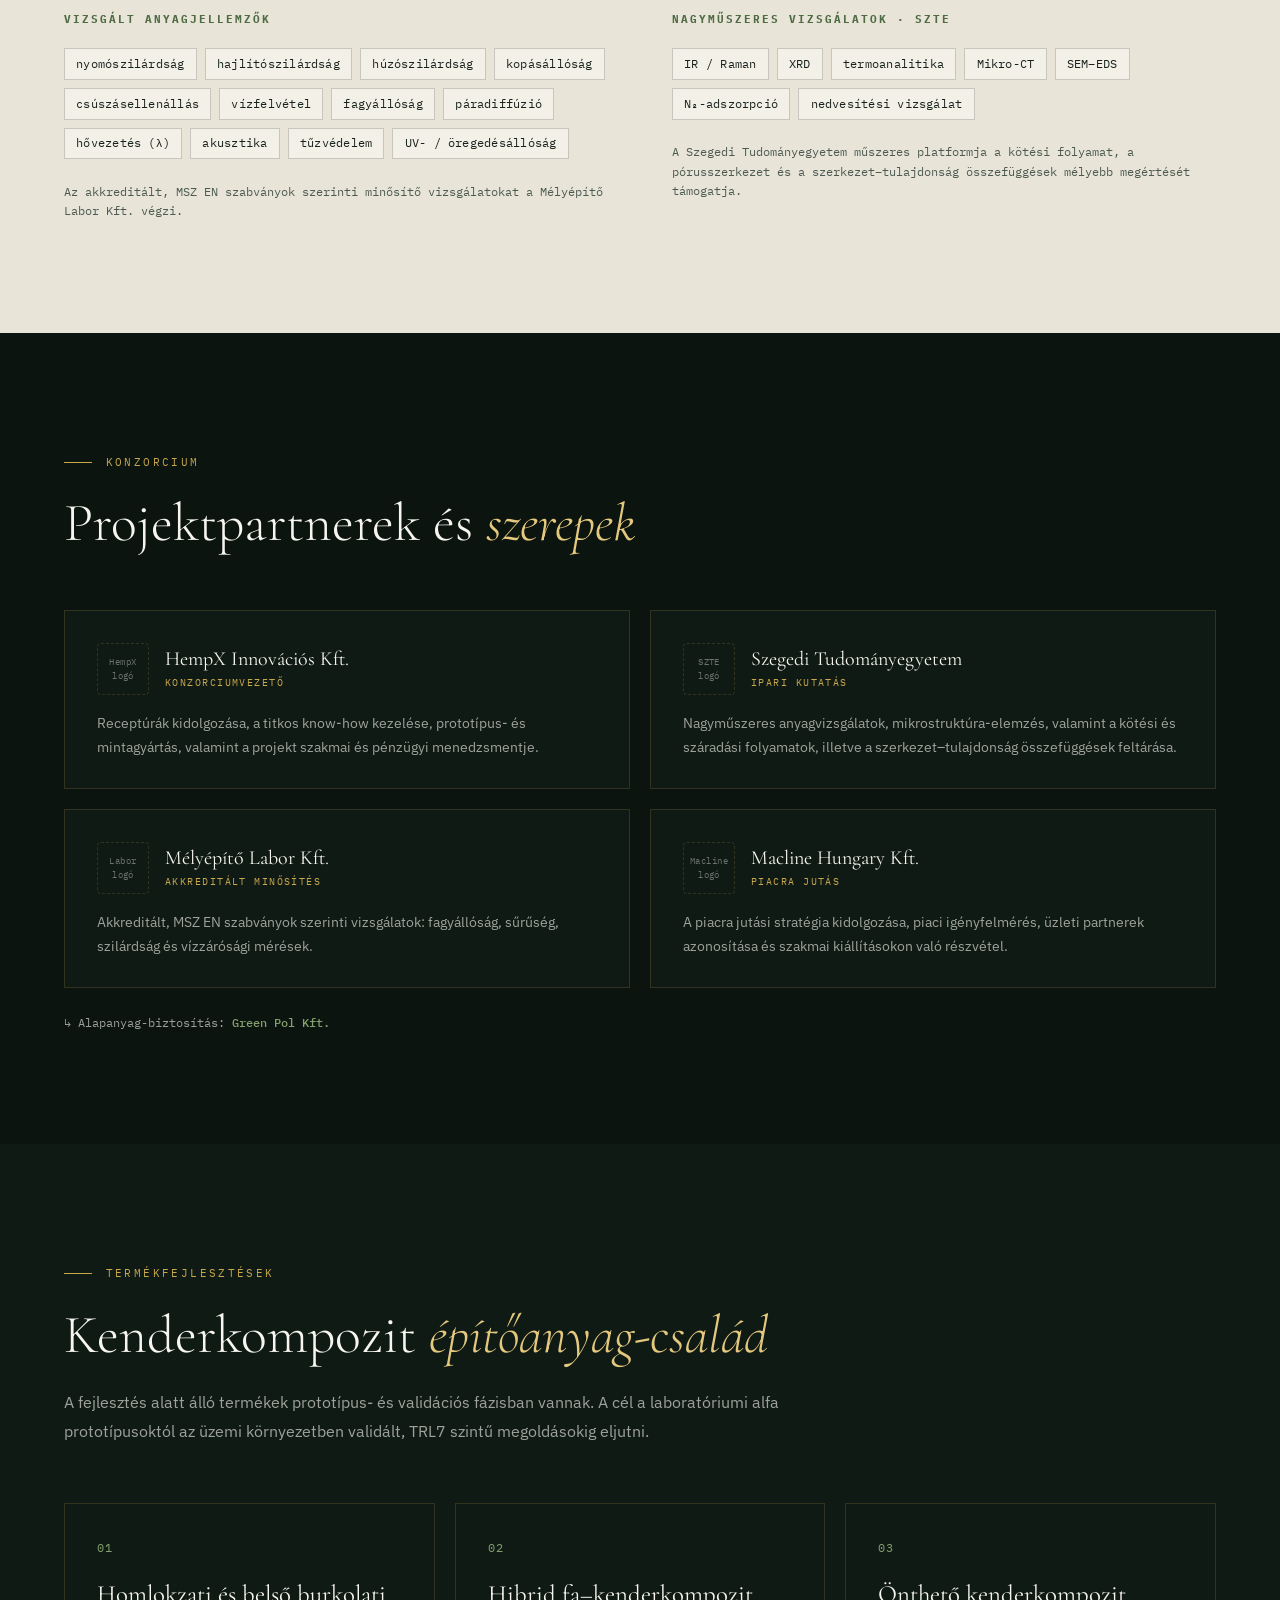
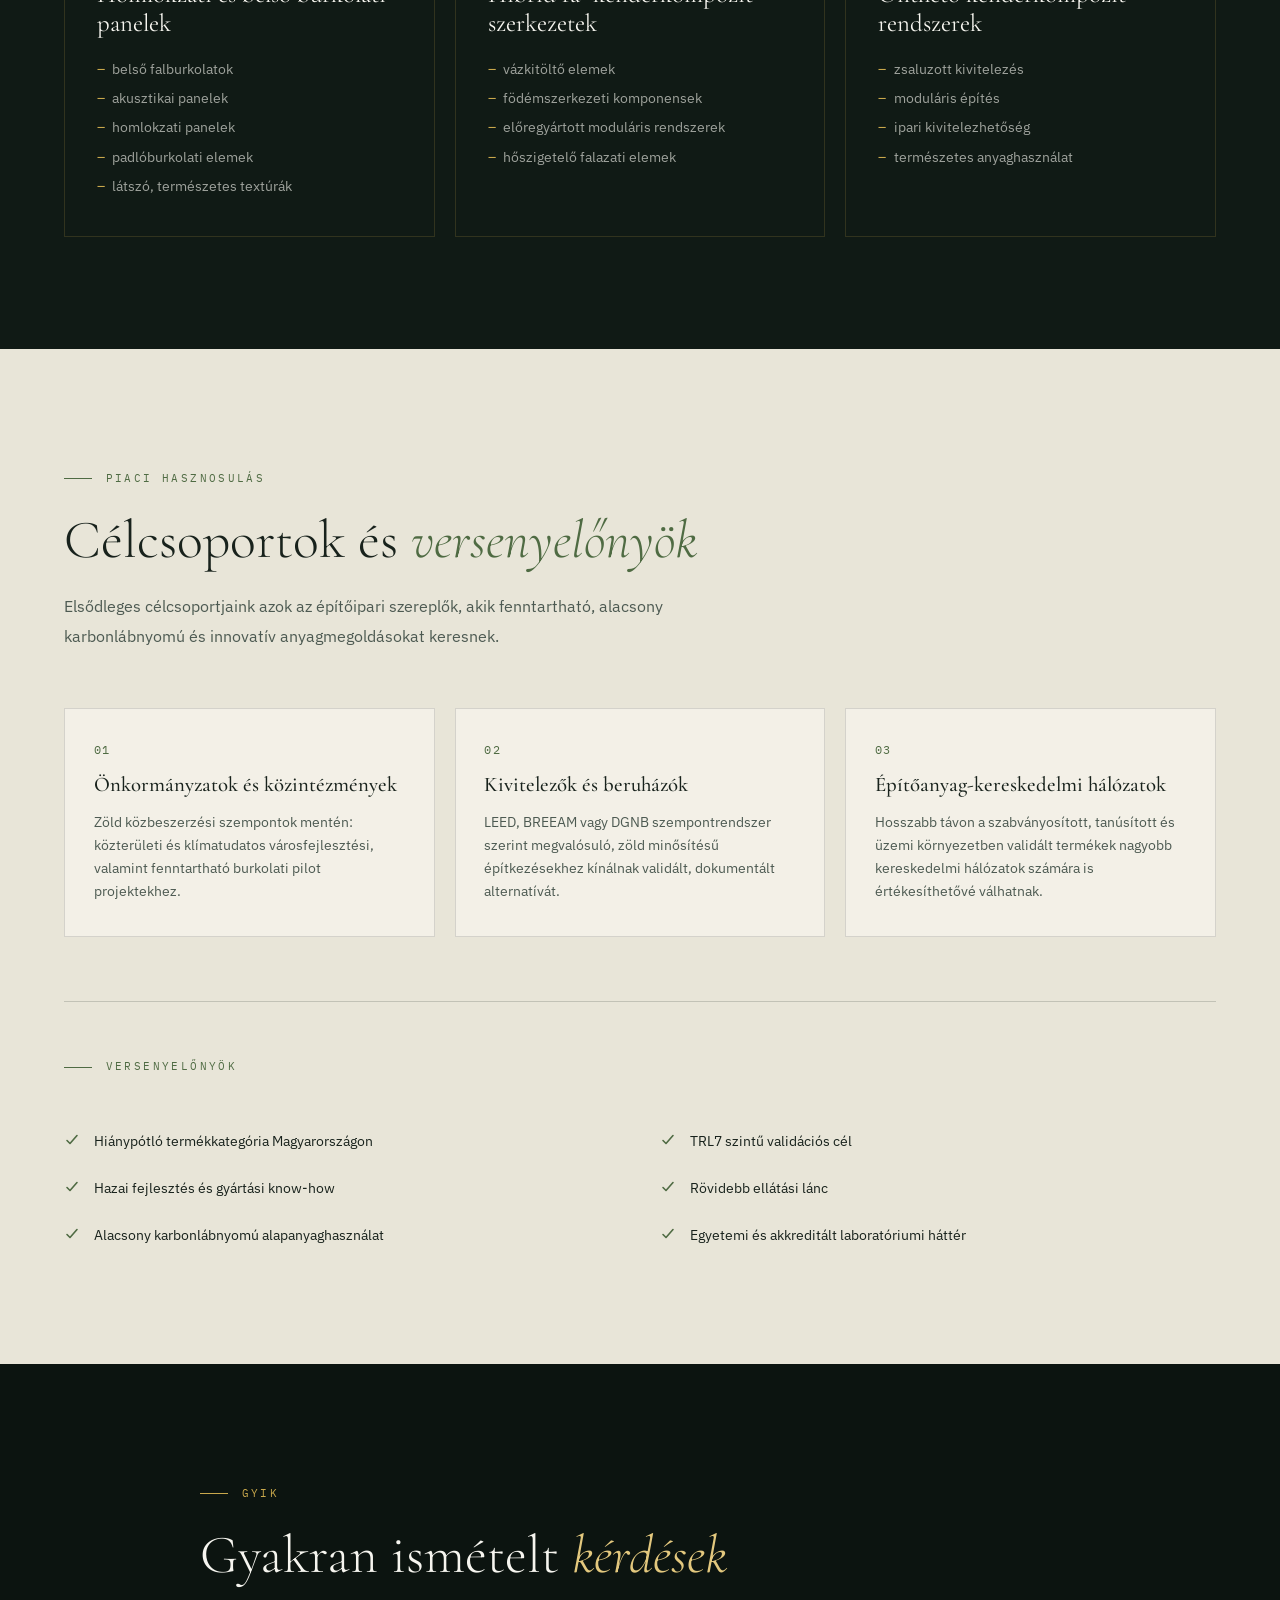
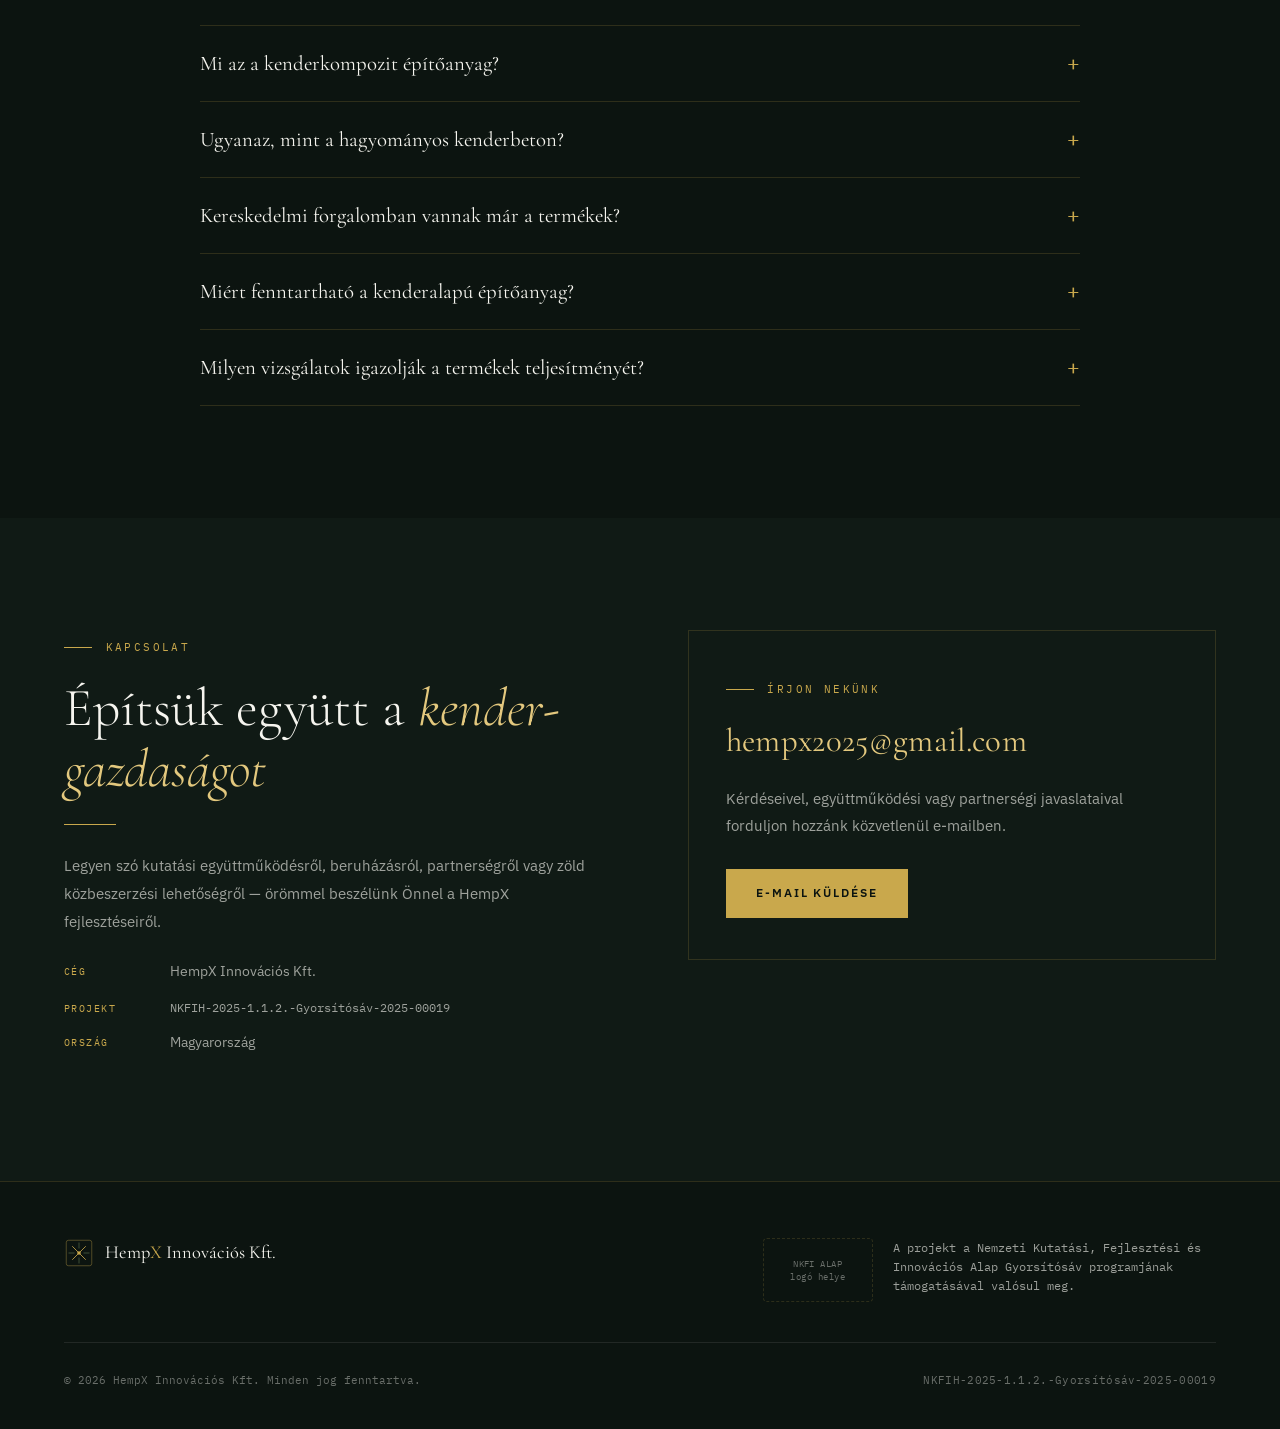
==== commit 9fc61090: "angol nyelv hozzaadva" ====
--- a/hempx/index.html
+++ b/hempx/index.html
@@ -125,6 +125,7 @@
     background: linear-gradient(to bottom, rgba(12,20,16,0.92), transparent);
     transition: background .3s, border-color .3s, backdrop-filter .3s;
     border-bottom: 1px solid transparent;
+    gap: 1.5rem;
   }
   .brand { display: flex; align-items: center; gap: 0.7rem; text-decoration: none; }
   .brand svg { width: 34px; height: 34px; display: block; }
@@ -134,7 +135,7 @@
     letter-spacing: 0.04em; color: var(--white);
   }
   .brand-name b { font-weight: 400; color: var(--gold); }
-  .nav-links { list-style: none; display: flex; gap: 2.1rem; align-items: center; }
+  .nav-links { list-style: none; display: flex; gap: 2.1rem; align-items: center; margin-right: auto; margin-left: 2.5rem; }
   .nav-links a {
     text-decoration: none; color: var(--dim);
     font-size: 0.74rem; letter-spacing: 0.12em; text-transform: uppercase;
@@ -146,6 +147,28 @@
     padding: 0.5rem 1.15rem; transition: background .25s, color .25s;
   }
   .nav-cta:hover { background: var(--gold); color: var(--ink) !important; }
+
+  /* ─────────────── LANGUAGE TOGGLE ─────────────── */
+  .lang-toggle {
+    font-family: var(--mono);
+    font-size: 0.66rem;
+    letter-spacing: 0.14em;
+    text-transform: uppercase;
+    font-weight: 600;
+    color: var(--gold);
+    background: transparent;
+    border: 1px solid var(--line);
+    padding: 0.42rem 0.85rem;
+    cursor: pointer;
+    transition: border-color .25s, color .25s, background .25s;
+    line-height: 1;
+  }
+  .lang-toggle:hover { border-color: var(--gold); color: var(--gold-light); }
+  .mobile-menu .lang-toggle {
+    font-size: 0.72rem;
+    padding: 0.6rem 1.4rem;
+    margin-top: 0.5rem;
+  }
 
   .burger {
     display: none; flex-direction: column; gap: 5px;
@@ -417,6 +440,7 @@
     nav { padding: 1.1rem 1.4rem; }
     .nav-links { display: none; }
     .burger { display: flex; }
+    nav > .lang-toggle { display: none; }
     .band, .quote { padding: 4.5rem 1.4rem; }
     .hero { padding: 7rem 1.4rem 9rem; min-height: 100svh; }
     .hero-core { width: 70vw; right: -12%; opacity: 0.28; }
@@ -447,7 +471,7 @@
 
 <!-- ─────────────── NAV ─────────────── -->
 <nav id="nav">
-  <a href="#top" class="brand" aria-label="HempX – kezdőlap">
+  <a href="#top" class="brand" aria-label="HempX – kezdőlap" data-en-aria="HempX – homepage">
     <svg viewBox="0 0 40 40" fill="none" xmlns="http://www.w3.org/2000/svg" aria-hidden="true">
       <rect x="3" y="3" width="34" height="34" rx="3" stroke="#c9a84c" stroke-width="0.9" opacity="0.55"/>
       <path d="M11 11 L29 29 M29 11 L11 29" stroke="#c9a84c" stroke-width="1.1"/>
@@ -457,25 +481,27 @@
     <span class="brand-name">Hemp<b>X</b></span>
   </a>
   <ul class="nav-links">
-    <li><a href="#projekt">A projekt</a></li>
-    <li><a href="#tudomany">Tudomány</a></li>
-    <li><a href="#partnerek">Partnerek</a></li>
-    <li><a href="#termekek">Termékek</a></li>
-    <li><a href="#piac">Piac</a></li>
-    <li><a href="#kapcsolat" class="nav-cta">Kapcsolat</a></li>
+    <li><a href="#projekt" data-en="The Project">A projekt</a></li>
+    <li><a href="#tudomany" data-en="Science">Tudomány</a></li>
+    <li><a href="#partnerek" data-en="Partners">Partnerek</a></li>
+    <li><a href="#termekek" data-en="Products">Termékek</a></li>
+    <li><a href="#piac" data-en="Market">Piac</a></li>
+    <li><a href="#kapcsolat" class="nav-cta" data-en="Contact">Kapcsolat</a></li>
   </ul>
-  <button class="burger" id="burger" aria-label="Menü" aria-expanded="false">
+  <button class="lang-toggle" type="button" aria-label="Switch to English">EN</button>
+  <button class="burger" id="burger" aria-label="Menü" data-en-aria="Menu" aria-expanded="false">
     <span></span><span></span><span></span>
   </button>
 </nav>
 
 <div class="mobile-menu" id="mobileMenu">
-  <a href="#projekt" class="m-link">A projekt</a>
-  <a href="#tudomany" class="m-link">Tudomány</a>
-  <a href="#partnerek" class="m-link">Partnerek</a>
-  <a href="#termekek" class="m-link">Termékek</a>
-  <a href="#piac" class="m-link">Piac</a>
-  <a href="#kapcsolat" class="m-link" style="color:var(--gold)">Kapcsolat</a>
+  <a href="#projekt" class="m-link" data-en="The Project">A projekt</a>
+  <a href="#tudomany" class="m-link" data-en="Science">Tudomány</a>
+  <a href="#partnerek" class="m-link" data-en="Partners">Partnerek</a>
+  <a href="#termekek" class="m-link" data-en="Products">Termékek</a>
+  <a href="#piac" class="m-link" data-en="Market">Piac</a>
+  <a href="#kapcsolat" class="m-link" style="color:var(--gold)" data-en="Contact">Kapcsolat</a>
+  <button class="lang-toggle" type="button" aria-label="Switch to English">EN</button>
 </div>
 
 <!-- ─────────────── HERO ─────────────── -->
@@ -540,31 +566,31 @@
 
     <!-- layer callouts -->
     <line x1="406" y1="90" x2="430" y2="90" stroke="#84a06c" stroke-width="0.6" opacity="0.6"/>
-    <text x="406" y="84" fill="#84a06c" font-family="monospace" font-size="8.5" text-anchor="end" opacity="0.7">FELÜLET</text>
+    <text x="406" y="84" fill="#84a06c" font-family="monospace" font-size="8.5" text-anchor="end" opacity="0.7" data-en="SURFACE">FELÜLET</text>
     <line x1="406" y1="300" x2="430" y2="300" stroke="#84a06c" stroke-width="0.6" opacity="0.6"/>
-    <text x="406" y="294" fill="#84a06c" font-family="monospace" font-size="8.5" text-anchor="end" opacity="0.7">KENDER–MÉSZ</text>
+    <text x="406" y="294" fill="#84a06c" font-family="monospace" font-size="8.5" text-anchor="end" opacity="0.7" data-en="HEMP-LIME">KENDER–MÉSZ</text>
     <line x1="406" y1="505" x2="430" y2="505" stroke="#84a06c" stroke-width="0.6" opacity="0.6"/>
-    <text x="406" y="499" fill="#84a06c" font-family="monospace" font-size="8.5" text-anchor="end" opacity="0.7">FA HIBRID</text>
+    <text x="406" y="499" fill="#84a06c" font-family="monospace" font-size="8.5" text-anchor="end" opacity="0.7" data-en="TIMBER HYBRID">FA HIBRID</text>
   </svg>
 
   <div class="hero-content">
-    <span class="eyebrow">NKFI Gyorsítósáv · 2025–2027</span>
-    <h1 class="h-display">Kender kompozit alapú <em>építőanyagok</em> fejlesztése</h1>
-    <p class="hero-sub lede">
+    <span class="eyebrow" data-en="NRDI Accelerator Programme · 2025–2027">NKFI Gyorsítósáv · 2025–2027</span>
+    <h1 class="h-display" data-en="Development of hemp composite <em>building materials</em>">Kender kompozit alapú <em>építőanyagok</em> fejlesztése</h1>
+    <p class="hero-sub lede" data-en="HempX Innovation Ltd. develops next-generation, sustainable construction composites from industrial fibre hemp, special lime mixtures and natural adhesive systems — from laboratory prototype to industrially validated solutions.">
       A HempX Innovációs Kft. ipari rostkenderből, speciális mészkeverékekből és természetes
       adhezív rendszerekből fejleszt új generációs, fenntartható építőipari kompozitokat —
       a laboratóriumi prototípustól az üzemi környezetben validált megoldásokig.
     </p>
     <div class="hero-actions">
-      <a href="#projekt" class="btn btn-solid">A projekt megismerése</a>
-      <a href="#termekek" class="btn btn-ghost">Termékfejlesztések →</a>
+      <a href="#projekt" class="btn btn-solid" data-en="Discover the project">A projekt megismerése</a>
+      <a href="#termekek" class="btn btn-ghost" data-en="Product developments →">Termékfejlesztések →</a>
     </div>
   </div>
 
   <div class="hero-meta">
-    <div><span class="k">Technológiai szint</span><span class="v">TRL4 → TRL7</span></div>
-    <div><span class="k">Projektidőszak</span><span class="v">2025–2027 · 24 hó</span></div>
-    <div><span class="k">Elnyert támogatás</span><span class="v">279 907 170 Ft</span></div>
+    <div><span class="k" data-en="Technology readiness">Technológiai szint</span><span class="v">TRL4 → TRL7</span></div>
+    <div><span class="k" data-en="Project period">Projektidőszak</span><span class="v" data-en="2025–2027 · 24 months">2025–2027 · 24 hó</span></div>
+    <div><span class="k" data-en="Grant awarded">Elnyert támogatás</span><span class="v" data-en="279,907,170 HUF">279 907 170 Ft</span></div>
   </div>
 </section>
 
@@ -572,9 +598,9 @@
 <section class="band band--stone" id="projekt">
   <div class="wrap">
     <div class="spec-head reveal">
-      <span class="eyebrow on-stone">Projektadatok</span>
-      <h2 class="sec-title">Az <em>NKFI Gyorsítósáv</em> projekt</h2>
-      <p class="lede on-stone">
+      <span class="eyebrow on-stone" data-en="Project Data">Projektadatok</span>
+      <h2 class="sec-title" data-en="The <em>NRDI Accelerator</em> Project">Az <em>NKFI Gyorsítósáv</em> projekt</h2>
+      <p class="lede on-stone" data-en="With the support of the Accelerator Programme of the National Research, Development and Innovation Fund, HempX is developing a family of hemp-lime-adhesive based composite building materials. The starting point is a laboratory-tested alpha prototype; the goal is to reach TRL7 — an industrially validated, technically documented level.">
         A HempX a Nemzeti Kutatási, Fejlesztési és Innovációs Alap Gyorsítósáv programjának
         támogatásával kender–mész–adhezív alapú kompozit építőanyag-családot fejleszt.
         A kiindulópont egy laboratóriumban tesztelt alfa prototípus; a cél az üzemi
@@ -584,26 +610,26 @@
 
     <div class="spec-grid reveal">
       <div class="spec-cell">
-        <div class="k">Projektazonosító</div>
+        <div class="k" data-en="Project ID">Projektazonosító</div>
         <div class="v">NKFIH-2025-1.1.2.-<br>Gyorsítósáv-2025-00019</div>
       </div>
       <div class="spec-cell">
-        <div class="k">Projektidőszak</div>
-        <div class="v">2025–2027<br>24 hónap</div>
+        <div class="k" data-en="Project Period">Projektidőszak</div>
+        <div class="v" data-en="2025–2027<br>24 months">2025–2027<br>24 hónap</div>
       </div>
       <div class="spec-cell">
-        <div class="k">Elnyert támogatás</div>
-        <div class="v big">279 907 170 Ft</div>
-        <div class="v" style="margin-top:.4rem">vissza nem térítendő</div>
+        <div class="k" data-en="Grant Awarded">Elnyert támogatás</div>
+        <div class="v big" data-en="279,907,170 HUF">279 907 170 Ft</div>
+        <div class="v" style="margin-top:.4rem" data-en="non-repayable grant">vissza nem térítendő</div>
       </div>
       <div class="spec-cell">
-        <div class="k">Kedvezményezett</div>
+        <div class="k" data-en="Beneficiary">Kedvezményezett</div>
         <div class="v big" style="font-size:1.5rem">HempX<br>Innovációs Kft.</div>
       </div>
     </div>
     <div class="spec-note reveal">
       <span>↳</span>
-      <span>A projekt a Nemzeti Kutatási, Fejlesztési és Innovációs Alap Gyorsítósáv programjának támogatásával valósul meg.</span>
+      <span data-en="The project is implemented with the support of the Accelerator Programme of the National Research, Development and Innovation Fund.">A projekt a Nemzeti Kutatási, Fejlesztési és Innovációs Alap Gyorsítósáv programjának támogatásával valósul meg.</span>
     </div>
   </div>
 </section>
@@ -613,10 +639,10 @@
   <div class="wrap">
     <div class="why-head reveal">
       <div>
-        <span class="eyebrow">Miért a kender</span>
-        <h2 class="sec-title">A kender mint <em>építőipari</em> lehetőség</h2>
-      </div>
-      <p class="lede">
+        <span class="eyebrow" data-en="Why Hemp">Miért a kender</span>
+        <h2 class="sec-title" data-en="Hemp as a <em>construction industry</em> opportunity">A kender mint <em>építőipari</em> lehetőség</h2>
+      </div>
+      <p class="lede" data-en="Industrial hemp is a fast-growing, annually renewable raw material. Its hurd — the woody core of the stem — provides an excellent base for lightweight, vapour-permeable construction composites with good thermal properties.">
         Az ipari kender gyorsan növő, évente megújuló alapanyag. Pozdorjája — a szár fás
         része — kiváló alapot kínál könnyű, páraáteresztő, jó hőtechnikai tulajdonságú
         építőipari kompozitokhoz.
@@ -625,22 +651,22 @@
 
     <div class="why-grid reveal">
       <div class="why-col">
-        <div class="why-num">01 / Alapanyag</div>
-        <h3>Természetes és megújuló</h3>
-        <p>Alacsony vízigényű, gyors növekedésű növénykultúra, amely évente megújuló biomasszát ad, miközben növekedése során szén-dioxidot köt meg.</p>
-        <span class="data">8–15 t/ha szárazanyag</span>
+        <div class="why-num" data-en="01 / Raw Material">01 / Alapanyag</div>
+        <h3 data-en="Natural and renewable">Természetes és megújuló</h3>
+        <p data-en="A low-water, fast-growing crop that provides renewable biomass every year, while binding carbon dioxide as it grows.">Alacsony vízigényű, gyors növekedésű növénykultúra, amely évente megújuló biomasszát ad, miközben növekedése során szén-dioxidot köt meg.</p>
+        <span class="data" data-en="8–15 t/ha dry matter">8–15 t/ha szárazanyag</span>
       </div>
       <div class="why-col">
-        <div class="why-num">02 / Épületfizika</div>
-        <h3>Kedvező hő- és páratechnika</h3>
-        <p>A kenderalapú rendszerek alacsony testsűrűsége jó komfortérzetet és kedvező hőtárolási viselkedést biztosíthat.</p>
+        <div class="why-num" data-en="02 / Building Physics">02 / Épületfizika</div>
+        <h3 data-en="Favourable thermal and moisture behaviour">Kedvező hő- és páratechnika</h3>
+        <p data-en="The low density of hemp-based systems can provide good comfort levels and favourable heat-storage behaviour.">A kenderalapú rendszerek alacsony testsűrűsége jó komfortérzetet és kedvező hőtárolási viselkedést biztosíthat.</p>
         <span class="data">λ ≈ 0,06–0,08 W/mK</span>
       </div>
       <div class="why-col">
-        <div class="why-num">03 / Validáció</div>
-        <h3>Tudományosan igazolt</h3>
-        <p>Nem csupán anyagkísérletezés: laboratóriumi és üzemi környezetben mért, dokumentált fejlesztési folyamat.</p>
-        <span class="data">SZTE + Mélyépítő Labor</span>
+        <div class="why-num" data-en="03 / Validation">03 / Validáció</div>
+        <h3 data-en="Scientifically validated">Tudományosan igazolt</h3>
+        <p data-en="Not just material experimentation — a documented development process measured in both laboratory and industrial environments.">Nem csupán anyagkísérletezés: laboratóriumi és üzemi környezetben mért, dokumentált fejlesztési folyamat.</p>
+        <span class="data" data-en="University of Szeged + Mélyépítő Labor">SZTE + Mélyépítő Labor</span>
       </div>
     </div>
   </div>
@@ -648,63 +674,63 @@
 
 <!-- ─────────────── QUOTE ─────────────── -->
 <section class="quote reveal">
-  <blockquote>
+  <blockquote data-en="“Hemp is not just an agricultural raw material but a construction industry opportunity: natural, renewable, and capable of giving new direction to sustainable material development.”">
     „A kender nem csupán mezőgazdasági alapanyag, hanem építőipari lehetőség: természetes,
     megújuló, és képes új irányt adni a fenntartható anyagfejlesztésnek.”
   </blockquote>
-  <cite>— HempX Innovációs Kft. · K+F csapat</cite>
+  <cite data-en="— HempX Innovation Ltd. · R&amp;D Team">— HempX Innovációs Kft. · K+F csapat</cite>
 </section>
 
 <!-- ─────────────── TRL + SCIENCE ─────────────── -->
 <section class="band band--stone" id="tudomany">
   <div class="wrap">
     <div class="trl-wrap reveal">
-      <span class="eyebrow on-stone">Technológiai érettség</span>
-      <h2 class="sec-title">A laboratóriumtól az <em>üzemi validációig</em></h2>
-
-      <div class="trl-track" role="img" aria-label="Technológiai érettségi szint TRL4-ről TRL7-re">
+      <span class="eyebrow on-stone" data-en="Technology Readiness">Technológiai érettség</span>
+      <h2 class="sec-title" data-en="From laboratory to <em>industrial validation</em>">A laboratóriumtól az <em>üzemi validációig</em></h2>
+
+      <div class="trl-track" role="img" aria-label="Technológiai érettségi szint TRL4-ről TRL7-re" data-en-aria="Technology readiness level from TRL4 to TRL7">
         <div class="trl-step active fill"><span class="trl-line"></span><div class="trl-dot"></div><div class="trl-label">TRL4</div></div>
         <div class="trl-step fill"><span class="trl-line"></span><div class="trl-dot"></div><div class="trl-label">TRL5</div></div>
         <div class="trl-step fill"><span class="trl-line"></span><div class="trl-dot"></div><div class="trl-label">TRL6</div></div>
         <div class="trl-step active fill"><span class="trl-line"></span><div class="trl-dot"></div><div class="trl-label">TRL7</div></div>
       </div>
       <div class="trl-caption">
-        <span>Kiindulás: laboratóriumban tesztelt alfa prototípus.</span>
-        <span>Cél: üzemi környezetben validált, dokumentált prototípus.</span>
+        <span data-en="Starting point: laboratory-tested alpha prototype.">Kiindulás: laboratóriumban tesztelt alfa prototípus.</span>
+        <span data-en="Goal: industrially validated, documented prototype.">Cél: üzemi környezetben validált, dokumentált prototípus.</span>
       </div>
     </div>
 
     <div class="sci-cols reveal">
       <div class="sci-block">
-        <h4>Vizsgált anyagjellemzők</h4>
+        <h4 data-en="Material Properties Tested">Vizsgált anyagjellemzők</h4>
         <div class="chips">
-          <span class="chip">nyomószilárdság</span>
-          <span class="chip">hajlítószilárdság</span>
-          <span class="chip">húzószilárdság</span>
-          <span class="chip">kopásállóság</span>
-          <span class="chip">csúszásellenállás</span>
-          <span class="chip">vízfelvétel</span>
-          <span class="chip">fagyállóság</span>
-          <span class="chip">páradiffúzió</span>
-          <span class="chip">hővezetés (λ)</span>
-          <span class="chip">akusztika</span>
-          <span class="chip">tűzvédelem</span>
-          <span class="chip">UV- / öregedésállóság</span>
+          <span class="chip" data-en="compressive strength">nyomószilárdság</span>
+          <span class="chip" data-en="flexural strength">hajlítószilárdság</span>
+          <span class="chip" data-en="tensile strength">húzószilárdság</span>
+          <span class="chip" data-en="abrasion resistance">kopásállóság</span>
+          <span class="chip" data-en="slip resistance">csúszásellenállás</span>
+          <span class="chip" data-en="water absorption">vízfelvétel</span>
+          <span class="chip" data-en="frost resistance">fagyállóság</span>
+          <span class="chip" data-en="vapour diffusion">páradiffúzió</span>
+          <span class="chip" data-en="thermal conductivity (λ)">hővezetés (λ)</span>
+          <span class="chip" data-en="acoustics">akusztika</span>
+          <span class="chip" data-en="fire protection">tűzvédelem</span>
+          <span class="chip" data-en="UV / ageing resistance">UV- / öregedésállóság</span>
         </div>
-        <p class="sci-note">Az akkreditált, MSZ EN szabványok szerinti minősítő vizsgálatokat a Mélyépítő Labor Kft. végzi.</p>
+        <p class="sci-note" data-en="Accredited certification tests according to MSZ EN standards are carried out by Mélyépítő Labor Kft.">Az akkreditált, MSZ EN szabványok szerinti minősítő vizsgálatokat a Mélyépítő Labor Kft. végzi.</p>
       </div>
       <div class="sci-block">
-        <h4>Nagyműszeres vizsgálatok · SZTE</h4>
+        <h4 data-en="Advanced Instrumental Analysis · University of Szeged">Nagyműszeres vizsgálatok · SZTE</h4>
         <div class="chips">
           <span class="chip">IR / Raman</span>
           <span class="chip">XRD</span>
-          <span class="chip">termoanalitika</span>
+          <span class="chip" data-en="thermal analysis">termoanalitika</span>
           <span class="chip">Mikro-CT</span>
           <span class="chip">SEM–EDS</span>
-          <span class="chip">N₂-adszorpció</span>
-          <span class="chip">nedvesítési vizsgálat</span>
+          <span class="chip" data-en="N₂ adsorption">N₂-adszorpció</span>
+          <span class="chip" data-en="wetting test">nedvesítési vizsgálat</span>
         </div>
-        <p class="sci-note">A Szegedi Tudományegyetem műszeres platformja a kötési folyamat, a pórusszerkezet és a szerkezet–tulajdonság összefüggések mélyebb megértését támogatja.</p>
+        <p class="sci-note" data-en="The instrumental platform of the University of Szeged supports a deeper understanding of the binding process, pore structure, and structure–property relationships.">A Szegedi Tudományegyetem műszeres platformja a kötési folyamat, a pórusszerkezet és a szerkezet–tulajdonság összefüggések mélyebb megértését támogatja.</p>
       </div>
     </div>
   </div>
@@ -714,41 +740,41 @@
 <section class="band" id="partnerek">
   <div class="wrap">
     <div class="prod-head reveal">
-      <span class="eyebrow">Konzorcium</span>
-      <h2 class="sec-title">Projektpartnerek és <em>szerepek</em></h2>
+      <span class="eyebrow" data-en="Consortium">Konzorcium</span>
+      <h2 class="sec-title" data-en="Project Partners and <em>Roles</em>">Projektpartnerek és <em>szerepek</em></h2>
     </div>
 
     <div class="partner-grid reveal">
       <div class="partner">
         <div class="partner-top">
-          <div class="partner-logo">HempX<br>logó</div>
-          <div><h3>HempX Innovációs Kft.</h3><div class="role">Konzorciumvezető</div></div>
+          <div class="partner-logo" data-en="HempX<br>logo">HempX<br>logó</div>
+          <div><h3>HempX Innovációs Kft.</h3><div class="role" data-en="Consortium Leader">Konzorciumvezető</div></div>
         </div>
-        <p>Receptúrák kidolgozása, a titkos know-how kezelése, prototípus- és mintagyártás, valamint a projekt szakmai és pénzügyi menedzsmentje.</p>
+        <p data-en="Development of formulations, management of confidential know-how, prototype and sample production, and the project's professional and financial management.">Receptúrák kidolgozása, a titkos know-how kezelése, prototípus- és mintagyártás, valamint a projekt szakmai és pénzügyi menedzsmentje.</p>
       </div>
       <div class="partner">
         <div class="partner-top">
-          <div class="partner-logo">SZTE<br>logó</div>
-          <div><h3>Szegedi Tudományegyetem</h3><div class="role">Ipari kutatás</div></div>
+          <div class="partner-logo" data-en="SZTE<br>logo">SZTE<br>logó</div>
+          <div><h3 data-en="University of Szeged">Szegedi Tudományegyetem</h3><div class="role" data-en="Industrial Research">Ipari kutatás</div></div>
         </div>
-        <p>Nagyműszeres anyagvizsgálatok, mikrostruktúra-elemzés, valamint a kötési és száradási folyamatok, illetve a szerkezet–tulajdonság összefüggések feltárása.</p>
+        <p data-en="Advanced instrumental material testing, microstructure analysis, and exploration of binding and drying processes as well as structure–property relationships.">Nagyműszeres anyagvizsgálatok, mikrostruktúra-elemzés, valamint a kötési és száradási folyamatok, illetve a szerkezet–tulajdonság összefüggések feltárása.</p>
       </div>
       <div class="partner">
         <div class="partner-top">
-          <div class="partner-logo">Labor<br>logó</div>
-          <div><h3>Mélyépítő Labor Kft.</h3><div class="role">Akkreditált minősítés</div></div>
+          <div class="partner-logo" data-en="Labor<br>logo">Labor<br>logó</div>
+          <div><h3>Mélyépítő Labor Kft.</h3><div class="role" data-en="Accredited Certification">Akkreditált minősítés</div></div>
         </div>
-        <p>Akkreditált, MSZ EN szabványok szerinti vizsgálatok: fagyállóság, sűrűség, szilárdság és vízzárósági mérések.</p>
+        <p data-en="Accredited testing according to MSZ EN standards: frost resistance, density, strength and water-tightness measurements.">Akkreditált, MSZ EN szabványok szerinti vizsgálatok: fagyállóság, sűrűség, szilárdság és vízzárósági mérések.</p>
       </div>
       <div class="partner">
         <div class="partner-top">
-          <div class="partner-logo">Macline<br>logó</div>
-          <div><h3>Macline Hungary Kft.</h3><div class="role">Piacra jutás</div></div>
+          <div class="partner-logo" data-en="Macline<br>logo">Macline<br>logó</div>
+          <div><h3>Macline Hungary Kft.</h3><div class="role" data-en="Market Entry">Piacra jutás</div></div>
         </div>
-        <p>A piacra jutási stratégia kidolgozása, piaci igényfelmérés, üzleti partnerek azonosítása és szakmai kiállításokon való részvétel.</p>
-      </div>
-    </div>
-    <p class="partner-foot reveal">↳ Alapanyag-biztosítás: <b>Green Pol Kft.</b></p>
+        <p data-en="Development of the market-entry strategy, market needs assessment, identification of business partners, and participation in trade exhibitions.">A piacra jutási stratégia kidolgozása, piaci igényfelmérés, üzleti partnerek azonosítása és szakmai kiállításokon való részvétel.</p>
+      </div>
+    </div>
+    <p class="partner-foot reveal" data-en="↳ Raw material supply: <b>Green Pol Kft.</b>">↳ Alapanyag-biztosítás: <b>Green Pol Kft.</b></p>
   </div>
 </section>
 
@@ -756,9 +782,9 @@
 <section class="band band--ink-2" id="termekek">
   <div class="wrap">
     <div class="prod-head reveal">
-      <span class="eyebrow">Termékfejlesztések</span>
-      <h2 class="sec-title">Kenderkompozit <em>építőanyag-család</em></h2>
-      <p class="lede">
+      <span class="eyebrow" data-en="Product Developments">Termékfejlesztések</span>
+      <h2 class="sec-title" data-en="Hemp Composite <em>Building Material Family</em>">Kenderkompozit <em>építőanyag-család</em></h2>
+      <p class="lede" data-en="The products under development are in the prototype and validation phase. The goal is to progress from laboratory alpha prototypes to industrially validated, TRL7-level solutions.">
         A fejlesztés alatt álló termékek prototípus- és validációs fázisban vannak.
         A cél a laboratóriumi alfa prototípusoktól az üzemi környezetben validált, TRL7 szintű megoldásokig eljutni.
       </p>
@@ -767,33 +793,33 @@
     <div class="prod-grid reveal">
       <div class="prod">
         <div class="prod-ix">01</div>
-        <h3>Homlokzati és belső burkolati panelek</h3>
+        <h3 data-en="Facade and Interior Cladding Panels">Homlokzati és belső burkolati panelek</h3>
         <ul class="prod-list">
-          <li>belső falburkolatok</li>
-          <li>akusztikai panelek</li>
-          <li>homlokzati panelek</li>
-          <li>padlóburkolati elemek</li>
-          <li>látszó, természetes textúrák</li>
+          <li data-en="interior wall claddings">belső falburkolatok</li>
+          <li data-en="acoustic panels">akusztikai panelek</li>
+          <li data-en="facade panels">homlokzati panelek</li>
+          <li data-en="floor covering elements">padlóburkolati elemek</li>
+          <li data-en="exposed, natural textures">látszó, természetes textúrák</li>
         </ul>
       </div>
       <div class="prod">
         <div class="prod-ix">02</div>
-        <h3>Hibrid fa–kenderkompozit szerkezetek</h3>
+        <h3 data-en="Hybrid Timber–Hemp Composite Structures">Hibrid fa–kenderkompozit szerkezetek</h3>
         <ul class="prod-list">
-          <li>vázkitöltő elemek</li>
-          <li>födémszerkezeti komponensek</li>
-          <li>előregyártott moduláris rendszerek</li>
-          <li>hőszigetelő falazati elemek</li>
+          <li data-en="frame infill elements">vázkitöltő elemek</li>
+          <li data-en="floor structure components">födémszerkezeti komponensek</li>
+          <li data-en="prefabricated modular systems">előregyártott moduláris rendszerek</li>
+          <li data-en="thermal insulating wall elements">hőszigetelő falazati elemek</li>
         </ul>
       </div>
       <div class="prod">
         <div class="prod-ix">03</div>
-        <h3>Önthető kenderkompozit rendszerek</h3>
+        <h3 data-en="Castable Hemp Composite Systems">Önthető kenderkompozit rendszerek</h3>
         <ul class="prod-list">
-          <li>zsaluzott kivitelezés</li>
-          <li>moduláris építés</li>
-          <li>ipari kivitelezhetőség</li>
-          <li>természetes anyaghasználat</li>
+          <li data-en="formwork construction">zsaluzott kivitelezés</li>
+          <li data-en="modular construction">moduláris építés</li>
+          <li data-en="industrial feasibility">ipari kivitelezhetőség</li>
+          <li data-en="use of natural materials">természetes anyaghasználat</li>
         </ul>
       </div>
     </div>
@@ -804,9 +830,9 @@
 <section class="band band--stone" id="piac">
   <div class="wrap">
     <div class="mkt-head reveal">
-      <span class="eyebrow on-stone">Piaci hasznosulás</span>
-      <h2 class="sec-title">Célcsoportok és <em>versenyelőnyök</em></h2>
-      <p class="lede on-stone">
+      <span class="eyebrow on-stone" data-en="Market Application">Piaci hasznosulás</span>
+      <h2 class="sec-title" data-en="Target Groups and <em>Competitive Advantages</em>">Célcsoportok és <em>versenyelőnyök</em></h2>
+      <p class="lede on-stone" data-en="Our primary target groups are construction industry players seeking sustainable, low-carbon and innovative material solutions.">
         Elsődleges célcsoportjaink azok az építőipari szereplők, akik fenntartható,
         alacsony karbonlábnyomú és innovatív anyagmegoldásokat keresnek.
       </p>
@@ -815,30 +841,30 @@
     <div class="mkt-rows reveal">
       <div class="mkt-card">
         <div class="num">01</div>
-        <h3>Önkormányzatok és közintézmények</h3>
-        <p>Zöld közbeszerzési szempontok mentén: közterületi és klímatudatos városfejlesztési, valamint fenntartható burkolati pilot projektekhez.</p>
+        <h3 data-en="Municipalities and Public Institutions">Önkormányzatok és közintézmények</h3>
+        <p data-en="Along green public procurement criteria: for public space and climate-conscious urban development, as well as sustainable paving pilot projects.">Zöld közbeszerzési szempontok mentén: közterületi és klímatudatos városfejlesztési, valamint fenntartható burkolati pilot projektekhez.</p>
       </div>
       <div class="mkt-card">
         <div class="num">02</div>
-        <h3>Kivitelezők és beruházók</h3>
-        <p>LEED, BREEAM vagy DGNB szempontrendszer szerint megvalósuló, zöld minősítésű építkezésekhez kínálnak validált, dokumentált alternatívát.</p>
+        <h3 data-en="Contractors and Investors">Kivitelezők és beruházók</h3>
+        <p data-en="Offering a validated, documented alternative for green-certified construction implemented under LEED, BREEAM or DGNB rating systems.">LEED, BREEAM vagy DGNB szempontrendszer szerint megvalósuló, zöld minősítésű építkezésekhez kínálnak validált, dokumentált alternatívát.</p>
       </div>
       <div class="mkt-card">
         <div class="num">03</div>
-        <h3>Építőanyag-kereskedelmi hálózatok</h3>
-        <p>Hosszabb távon a szabványosított, tanúsított és üzemi környezetben validált termékek nagyobb kereskedelmi hálózatok számára is értékesíthetővé válhatnak.</p>
+        <h3 data-en="Building Material Retail Networks">Építőanyag-kereskedelmi hálózatok</h3>
+        <p data-en="In the longer term, standardised, certified products validated in an industrial environment may become marketable through larger retail networks.">Hosszabb távon a szabványosított, tanúsított és üzemi környezetben validált termékek nagyobb kereskedelmi hálózatok számára is értékesíthetővé válhatnak.</p>
       </div>
     </div>
 
     <div class="adv-wrap reveal">
-      <span class="eyebrow on-stone">Versenyelőnyök</span>
+      <span class="eyebrow on-stone" data-en="Competitive Advantages">Versenyelőnyök</span>
       <div class="adv-grid">
-        <div class="adv-item"><svg width="16" height="16" viewBox="0 0 16 16"><path d="M3 8.5l3 3 7-8" stroke="#4f6b43" stroke-width="1.6" fill="none" stroke-linecap="round" stroke-linejoin="round"/></svg> Hiánypótló termékkategória Magyarországon</div>
-        <div class="adv-item"><svg width="16" height="16" viewBox="0 0 16 16"><path d="M3 8.5l3 3 7-8" stroke="#4f6b43" stroke-width="1.6" fill="none" stroke-linecap="round" stroke-linejoin="round"/></svg> TRL7 szintű validációs cél</div>
-        <div class="adv-item"><svg width="16" height="16" viewBox="0 0 16 16"><path d="M3 8.5l3 3 7-8" stroke="#4f6b43" stroke-width="1.6" fill="none" stroke-linecap="round" stroke-linejoin="round"/></svg> Hazai fejlesztés és gyártási know-how</div>
-        <div class="adv-item"><svg width="16" height="16" viewBox="0 0 16 16"><path d="M3 8.5l3 3 7-8" stroke="#4f6b43" stroke-width="1.6" fill="none" stroke-linecap="round" stroke-linejoin="round"/></svg> Rövidebb ellátási lánc</div>
-        <div class="adv-item"><svg width="16" height="16" viewBox="0 0 16 16"><path d="M3 8.5l3 3 7-8" stroke="#4f6b43" stroke-width="1.6" fill="none" stroke-linecap="round" stroke-linejoin="round"/></svg> Alacsony karbonlábnyomú alapanyaghasználat</div>
-        <div class="adv-item"><svg width="16" height="16" viewBox="0 0 16 16"><path d="M3 8.5l3 3 7-8" stroke="#4f6b43" stroke-width="1.6" fill="none" stroke-linecap="round" stroke-linejoin="round"/></svg> Egyetemi és akkreditált laboratóriumi háttér</div>
+        <div class="adv-item"><svg width="16" height="16" viewBox="0 0 16 16"><path d="M3 8.5l3 3 7-8" stroke="#4f6b43" stroke-width="1.6" fill="none" stroke-linecap="round" stroke-linejoin="round"/></svg> <span data-en="A gap-filling product category in Hungary">Hiánypótló termékkategória Magyarországon</span></div>
+        <div class="adv-item"><svg width="16" height="16" viewBox="0 0 16 16"><path d="M3 8.5l3 3 7-8" stroke="#4f6b43" stroke-width="1.6" fill="none" stroke-linecap="round" stroke-linejoin="round"/></svg> <span data-en="TRL7-level validation target">TRL7 szintű validációs cél</span></div>
+        <div class="adv-item"><svg width="16" height="16" viewBox="0 0 16 16"><path d="M3 8.5l3 3 7-8" stroke="#4f6b43" stroke-width="1.6" fill="none" stroke-linecap="round" stroke-linejoin="round"/></svg> <span data-en="Domestic development and manufacturing know-how">Hazai fejlesztés és gyártási know-how</span></div>
+        <div class="adv-item"><svg width="16" height="16" viewBox="0 0 16 16"><path d="M3 8.5l3 3 7-8" stroke="#4f6b43" stroke-width="1.6" fill="none" stroke-linecap="round" stroke-linejoin="round"/></svg> <span data-en="Shorter supply chain">Rövidebb ellátási lánc</span></div>
+        <div class="adv-item"><svg width="16" height="16" viewBox="0 0 16 16"><path d="M3 8.5l3 3 7-8" stroke="#4f6b43" stroke-width="1.6" fill="none" stroke-linecap="round" stroke-linejoin="round"/></svg> <span data-en="Low-carbon raw material use">Alacsony karbonlábnyomú alapanyaghasználat</span></div>
+        <div class="adv-item"><svg width="16" height="16" viewBox="0 0 16 16"><path d="M3 8.5l3 3 7-8" stroke="#4f6b43" stroke-width="1.6" fill="none" stroke-linecap="round" stroke-linejoin="round"/></svg> <span data-en="University and accredited laboratory background">Egyetemi és akkreditált laboratóriumi háttér</span></div>
       </div>
     </div>
   </div>
@@ -848,29 +874,29 @@
 <section class="band">
   <div class="wrap">
     <div style="max-width:880px;margin:0 auto" class="reveal">
-      <span class="eyebrow">GYIK</span>
-      <h2 class="sec-title">Gyakran ismételt <em>kérdések</em></h2>
+      <span class="eyebrow" data-en="FAQ">GYIK</span>
+      <h2 class="sec-title" data-en="Frequently Asked <em>Questions</em>">Gyakran ismételt <em>kérdések</em></h2>
     </div>
     <div class="faq-list reveal">
       <div class="faq-item">
-        <button class="faq-q" aria-expanded="false">Mi az a kenderkompozit építőanyag?<span class="plus">+</span></button>
-        <div class="faq-a"><p>Olyan építőipari anyag, amely ipari kenderből származó komponenseket — például pozdorját — kötőanyagokkal és adalékokkal kombinál. A HempX projektben a fejlesztés kender–mész–adhezív rendszerekre épül.</p></div>
+        <button class="faq-q" aria-expanded="false"><span data-en="What is a hemp composite building material?">Mi az a kenderkompozit építőanyag?</span><span class="plus">+</span></button>
+        <div class="faq-a"><p data-en="A construction material that combines components derived from industrial hemp — such as hurd — with binders and additives. In the HempX project, development is based on hemp-lime-adhesive systems.">Olyan építőipari anyag, amely ipari kenderből származó komponenseket — például pozdorját — kötőanyagokkal és adalékokkal kombinál. A HempX projektben a fejlesztés kender–mész–adhezív rendszerekre épül.</p></div>
       </div>
       <div class="faq-item">
-        <button class="faq-q" aria-expanded="false">Ugyanaz, mint a hagyományos kenderbeton?<span class="plus">+</span></button>
-        <div class="faq-a"><p>Nem teljesen. A hagyományos hempcrete főként hőszigetelő és vázkitöltő anyagként ismert. A HempX projekt ennél szélesebb alkalmazási kört vizsgál, többek között burkolati és szerkezeti elemek irányába, javított mechanikai és tartóssági jellemzőkkel.</p></div>
+        <button class="faq-q" aria-expanded="false"><span data-en="Is it the same as traditional hempcrete?">Ugyanaz, mint a hagyományos kenderbeton?</span><span class="plus">+</span></button>
+        <div class="faq-a"><p data-en="Not entirely. Traditional hempcrete is mainly known as a thermal insulation and frame-infill material. The HempX project investigates a broader range of applications, including cladding and structural elements, with improved mechanical and durability properties.">Nem teljesen. A hagyományos hempcrete főként hőszigetelő és vázkitöltő anyagként ismert. A HempX projekt ennél szélesebb alkalmazási kört vizsgál, többek között burkolati és szerkezeti elemek irányába, javított mechanikai és tartóssági jellemzőkkel.</p></div>
       </div>
       <div class="faq-item">
-        <button class="faq-q" aria-expanded="false">Kereskedelmi forgalomban vannak már a termékek?<span class="plus">+</span></button>
-        <div class="faq-a"><p>A projekt jelenleg kutatás-fejlesztési és prototípus-validációs szakaszban van. A cél a TRL7 technológiai érettségi szint elérése, amely üzemi környezetben validált prototípusokat jelent.</p></div>
+        <button class="faq-q" aria-expanded="false"><span data-en="Are the products already commercially available?">Kereskedelmi forgalomban vannak már a termékek?</span><span class="plus">+</span></button>
+        <div class="faq-a"><p data-en="The project is currently in the research, development and prototype-validation phase. The goal is to reach TRL7, meaning prototypes validated in an industrial environment.">A projekt jelenleg kutatás-fejlesztési és prototípus-validációs szakaszban van. A cél a TRL7 technológiai érettségi szint elérése, amely üzemi környezetben validált prototípusokat jelent.</p></div>
       </div>
       <div class="faq-item">
-        <button class="faq-q" aria-expanded="false">Miért fenntartható a kenderalapú építőanyag?<span class="plus">+</span></button>
-        <div class="faq-a"><p>Az ipari kender gyorsan növő, évente megújuló növény, amely növekedése során szén-dioxidot köt meg. Regionális termesztése csökkentheti a szállítási igényt, építőipari felhasználása pedig hozzájárulhat az alacsony karbonlábnyomú építéshez.</p></div>
+        <button class="faq-q" aria-expanded="false"><span data-en="Why is hemp-based building material sustainable?">Miért fenntartható a kenderalapú építőanyag?</span><span class="plus">+</span></button>
+        <div class="faq-a"><p data-en="Industrial hemp is a fast-growing, annually renewable plant that binds carbon dioxide as it grows. Its regional cultivation can reduce transport needs, and its use in construction can contribute to low-carbon building.">Az ipari kender gyorsan növő, évente megújuló növény, amely növekedése során szén-dioxidot köt meg. Regionális termesztése csökkentheti a szállítási igényt, építőipari felhasználása pedig hozzájárulhat az alacsony karbonlábnyomú építéshez.</p></div>
       </div>
       <div class="faq-item">
-        <button class="faq-q" aria-expanded="false">Milyen vizsgálatok igazolják a termékek teljesítményét?<span class="plus">+</span></button>
-        <div class="faq-a"><p>Mechanikai, hőtechnikai, akusztikai, nedvességállósági, fagyállósági, kopásállósági és nagyműszeres anyagszerkezeti vizsgálatok. Az akkreditált méréseket a Mélyépítő Labor Kft., a nagyműszeres vizsgálatokat a Szegedi Tudományegyetem végzi.</p></div>
+        <button class="faq-q" aria-expanded="false"><span data-en="What tests verify the performance of the products?">Milyen vizsgálatok igazolják a termékek teljesítményét?</span><span class="plus">+</span></button>
+        <div class="faq-a"><p data-en="Mechanical, thermal, acoustic, moisture-resistance, frost-resistance, abrasion-resistance and advanced instrumental material structure tests. Accredited measurements are carried out by Mélyépítő Labor Kft., and instrumental analyses by the University of Szeged.">Mechanikai, hőtechnikai, akusztikai, nedvességállósági, fagyállósági, kopásállósági és nagyműszeres anyagszerkezeti vizsgálatok. Az akkreditált méréseket a Mélyépítő Labor Kft., a nagyműszeres vizsgálatokat a Szegedi Tudományegyetem végzi.</p></div>
       </div>
     </div>
   </div>
@@ -881,27 +907,27 @@
   <div class="wrap">
     <div class="contact-inner">
       <div class="contact-text reveal">
-        <span class="eyebrow">Kapcsolat</span>
-        <h2 class="sec-title">Építsük együtt a <em>kender-gazdaságot</em></h2>
+        <span class="eyebrow" data-en="Contact">Kapcsolat</span>
+        <h2 class="sec-title" data-en="Let's Build the <em>Hemp Economy</em> Together">Építsük együtt a <em>kender-gazdaságot</em></h2>
         <div class="rule"></div>
-        <p>
+        <p data-en="Whether it's research collaboration, investment, partnership, or green procurement opportunities — we'd be happy to talk to you about HempX's developments.">
           Legyen szó kutatási együttműködésről, beruházásról, partnerségről vagy zöld
           közbeszerzési lehetőségről — örömmel beszélünk Önnel a HempX fejlesztéseiről.
         </p>
-        <div class="cdetail"><span class="lbl">Cég</span><span class="val">HempX Innovációs Kft.</span></div>
-        <div class="cdetail"><span class="lbl">Projekt</span><span class="val mono">NKFIH-2025-1.1.2.-Gyorsítósáv-2025-00019</span></div>
-        <div class="cdetail"><span class="lbl">Ország</span><span class="val">Magyarország</span></div>
+        <div class="cdetail"><span class="lbl" data-en="Company">Cég</span><span class="val">HempX Innovációs Kft.</span></div>
+        <div class="cdetail"><span class="lbl" data-en="Project">Projekt</span><span class="val mono">NKFIH-2025-1.1.2.-Gyorsítósáv-2025-00019</span></div>
+        <div class="cdetail"><span class="lbl" data-en="Country">Ország</span><span class="val" data-en="Hungary">Magyarország</span></div>
       </div>
 
       <div class="contact-email reveal">
         <div class="email-card">
-          <span class="eyebrow">Írjon nekünk</span>
+          <span class="eyebrow" data-en="Get in Touch">Írjon nekünk</span>
           <a href="mailto:hempx2025@gmail.com" class="email-address">hempx2025@gmail.com</a>
-          <p class="email-note">
+          <p class="email-note" data-en="Please contact us directly by email with any questions, collaboration ideas or partnership proposals.">
             Kérdéseivel, együttműködési vagy partnerségi javaslataival forduljon
             hozzánk közvetlenül e-mailben.
           </p>
-          <a href="mailto:hempx2025@gmail.com" class="btn btn-solid">E-mail küldése</a>
+          <a href="mailto:hempx2025@gmail.com" class="btn btn-solid" data-en="Send Email">E-mail küldése</a>
         </div>
       </div>
     </div>
@@ -924,12 +950,12 @@
     </div>
     <div class="fund">
       <!-- TODO: cseréld le a hivatalos NKFI Alap logóra (lásd a program arculati kézikönyvét) -->
-      <div class="fund-logo">NKFI ALAP<br>logó helye</div>
-      <p>A projekt a Nemzeti Kutatási, Fejlesztési és Innovációs Alap Gyorsítósáv programjának támogatásával valósul meg.</p>
+      <div class="fund-logo" data-en="NRDI FUND<br>logo placeholder">NKFI ALAP<br>logó helye</div>
+      <p data-en="The project is implemented with the support of the Accelerator Programme of the National Research, Development and Innovation Fund.">A projekt a Nemzeti Kutatási, Fejlesztési és Innovációs Alap Gyorsítósáv programjának támogatásával valósul meg.</p>
     </div>
   </div>
   <div class="foot-bottom">
-    <span class="copy">© 2026 HempX Innovációs Kft. Minden jog fenntartva.</span>
+    <span class="copy" data-en="© 2026 HempX Innovációs Kft. All rights reserved.">© 2026 HempX Innovációs Kft. Minden jog fenntartva.</span>
     <span class="pid">NKFIH-2025-1.1.2.-Gyorsítósáv-2025-00019</span>
   </div>
 </footer>
@@ -996,6 +1022,85 @@
       }
     });
   });
+
+  // ─────────────── LANGUAGE TOGGLE (HU ⇄ EN) ───────────────
+  (function () {
+    var STORAGE_KEY = 'hempx-lang';
+
+    var META = {
+      hu: {
+        title: 'HempX Innovációs Kft. | Kender-mész Kompozit Építőanyag Fejlesztés',
+        desc: 'A HempX Innovációs Kft. az NKFI Alap Gyorsítósáv programjának támogatásával kender kompozit építőanyagokat fejleszt építőipari elemek számára.',
+        keywords: 'kender-mész kompozit, kender alapú építőanyag, fenntartható építőanyag, NKFI Gyorsítósáv, ipari kender, karbonnegatív építőanyag, kenderkompozit, hempcrete Hungary',
+        ogTitle: 'HempX Innovációs Kft. — Kender kompozit építőanyag fejlesztés',
+        ogDesc: 'Tudományosan validált, kender–mész–adhezív alapú építőanyag-család fejlesztése Magyarországon, NKFI Gyorsítósáv támogatással.'
+      },
+      en: {
+        title: 'HempX Innovation Ltd. | Hemp-Lime Composite Building Materials',
+        desc: "HempX Innovation Ltd. is developing hemp composite building materials for the construction industry with support from the NRDI Fund's Accelerator Programme.",
+        keywords: 'hemp-lime composite, hemp-based building material, sustainable building material, NRDI Accelerator, industrial hemp, carbon-negative building material, hemp composite, hempcrete Hungary',
+        ogTitle: 'HempX Innovation Ltd. — Hemp Composite Building Material Development',
+        ogDesc: 'Development of a scientifically validated hemp-lime-adhesive based building material family in Hungary, supported by the NRDI Accelerator Programme.'
+      }
+    };
+
+    var textEls = document.querySelectorAll('[data-en]');
+    textEls.forEach(function (el) {
+      el.dataset.huContent = el.innerHTML;
+    });
+
+    var ariaEls = document.querySelectorAll('[data-en-aria]');
+    ariaEls.forEach(function (el) {
+      el.dataset.huAria = el.getAttribute('aria-label') || '';
+    });
+
+    var toggles = document.querySelectorAll('.lang-toggle');
+
+    function applyLang(lang) {
+      document.documentElement.setAttribute('lang', lang === 'en' ? 'en' : 'hu');
+
+      textEls.forEach(function (el) {
+        el.innerHTML = lang === 'en' ? el.dataset.en : el.dataset.huContent;
+      });
+
+      ariaEls.forEach(function (el) {
+        el.setAttribute('aria-label', lang === 'en' ? el.dataset.enAria : el.dataset.huAria);
+      });
+
+      var m = META[lang];
+      document.title = m.title;
+      var setMeta = function (selector, value) {
+        var el = document.querySelector(selector);
+        if (el) el.setAttribute('content', value);
+      };
+      setMeta('meta[name="description"]', m.desc);
+      setMeta('meta[name="keywords"]', m.keywords);
+      setMeta('meta[property="og:title"]', m.ogTitle);
+      setMeta('meta[property="og:description"]', m.ogDesc);
+
+      toggles.forEach(function (btn) {
+        btn.textContent = lang === 'en' ? 'HU' : 'EN';
+        btn.setAttribute('aria-label', lang === 'en' ? 'Váltás magyarra' : 'Switch to English');
+      });
+
+      try { localStorage.setItem(STORAGE_KEY, lang); } catch (e) {}
+    }
+
+    toggles.forEach(function (btn) {
+      btn.addEventListener('click', function () {
+        var current = document.documentElement.getAttribute('lang') === 'en' ? 'en' : 'hu';
+        applyLang(current === 'en' ? 'hu' : 'en');
+      });
+    });
+
+    var initial = 'hu';
+    try {
+      var saved = localStorage.getItem(STORAGE_KEY);
+      if (saved === 'en' || saved === 'hu') initial = saved;
+    } catch (e) {}
+
+    applyLang(initial);
+  })();
 </script>
 
 </body>
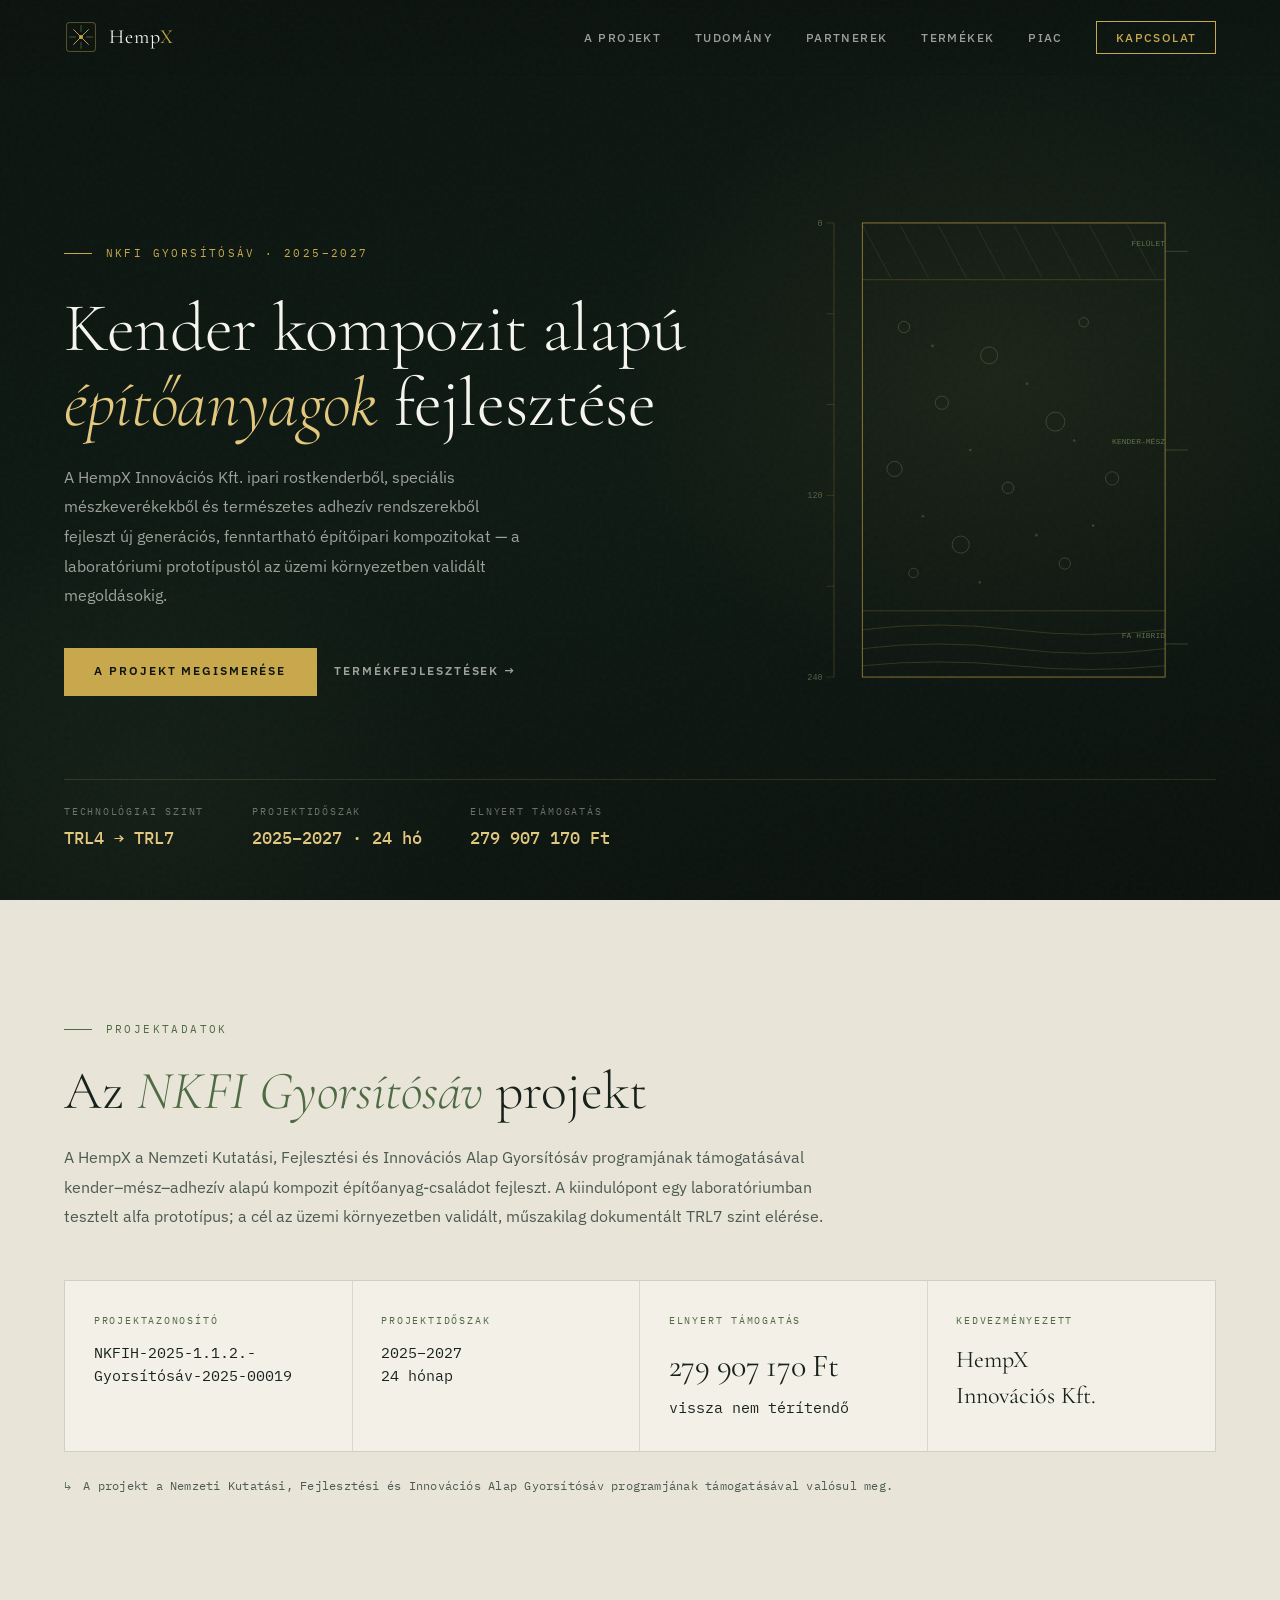
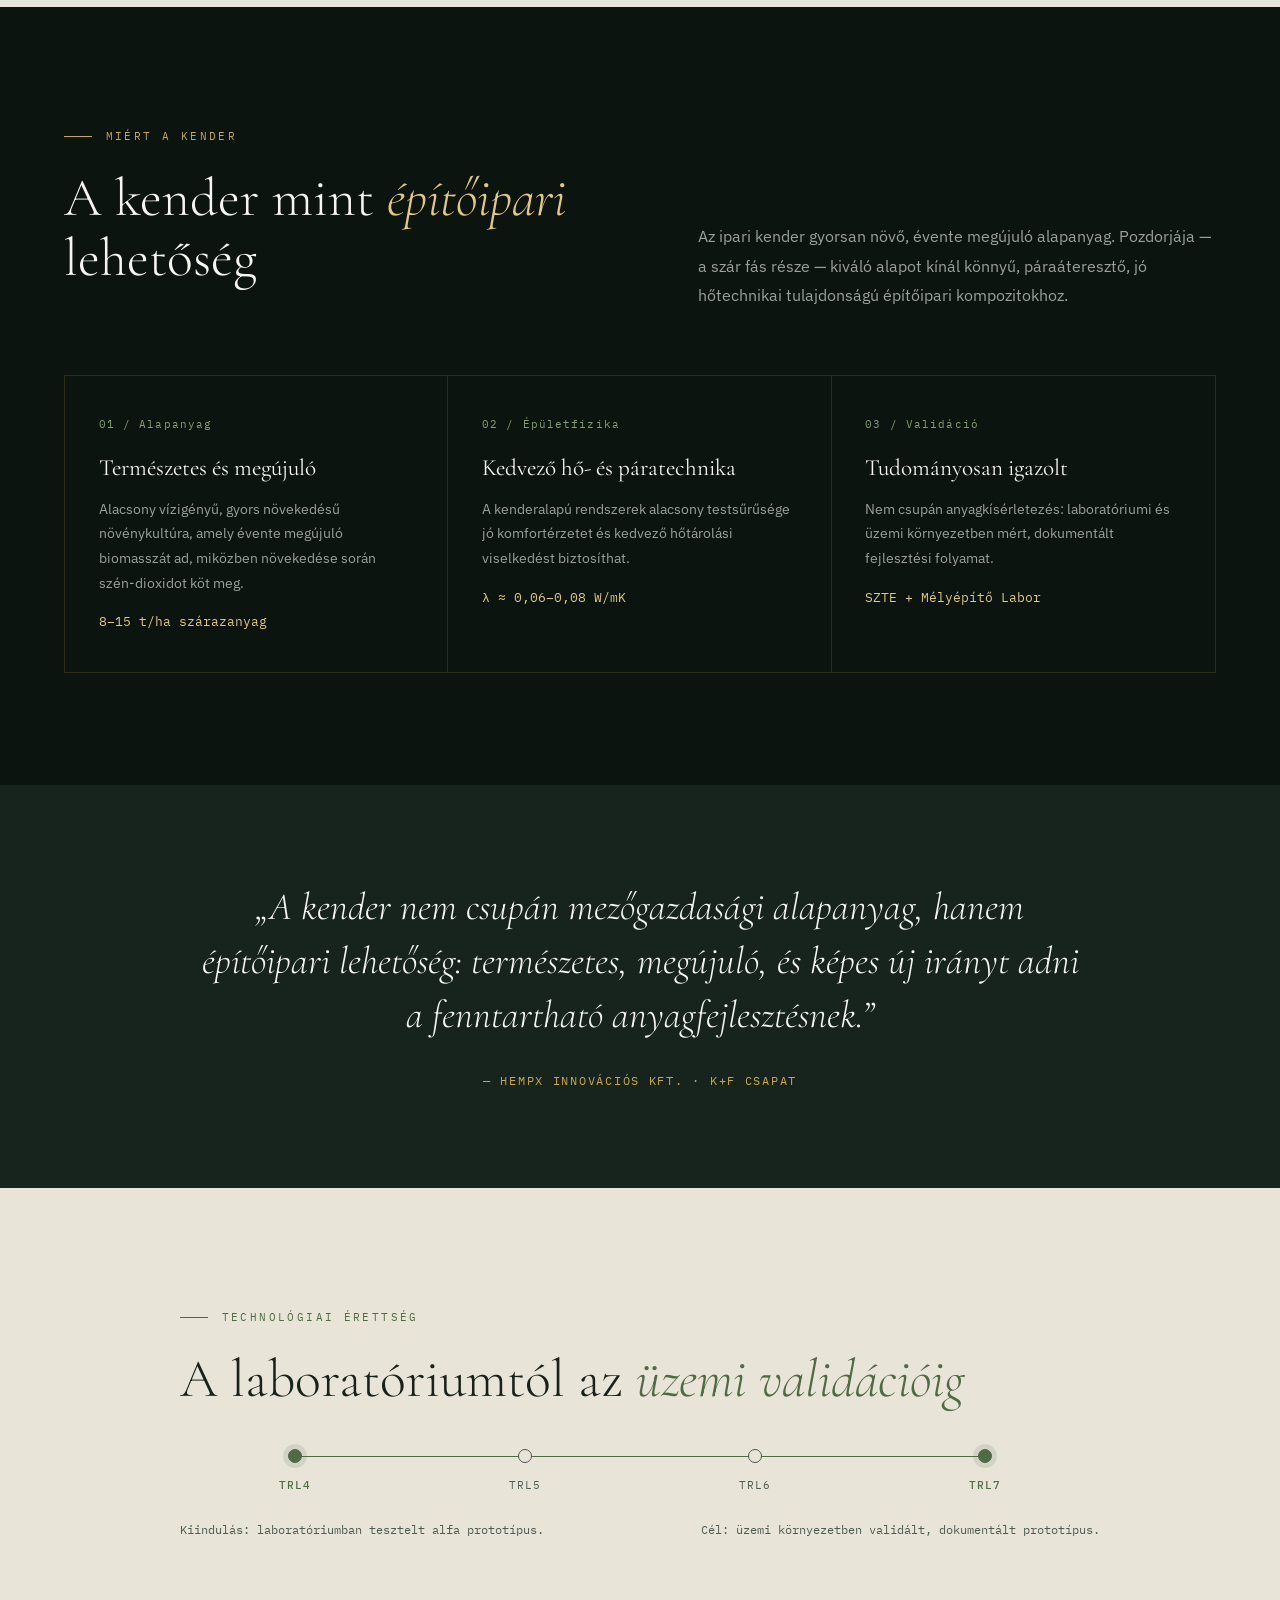
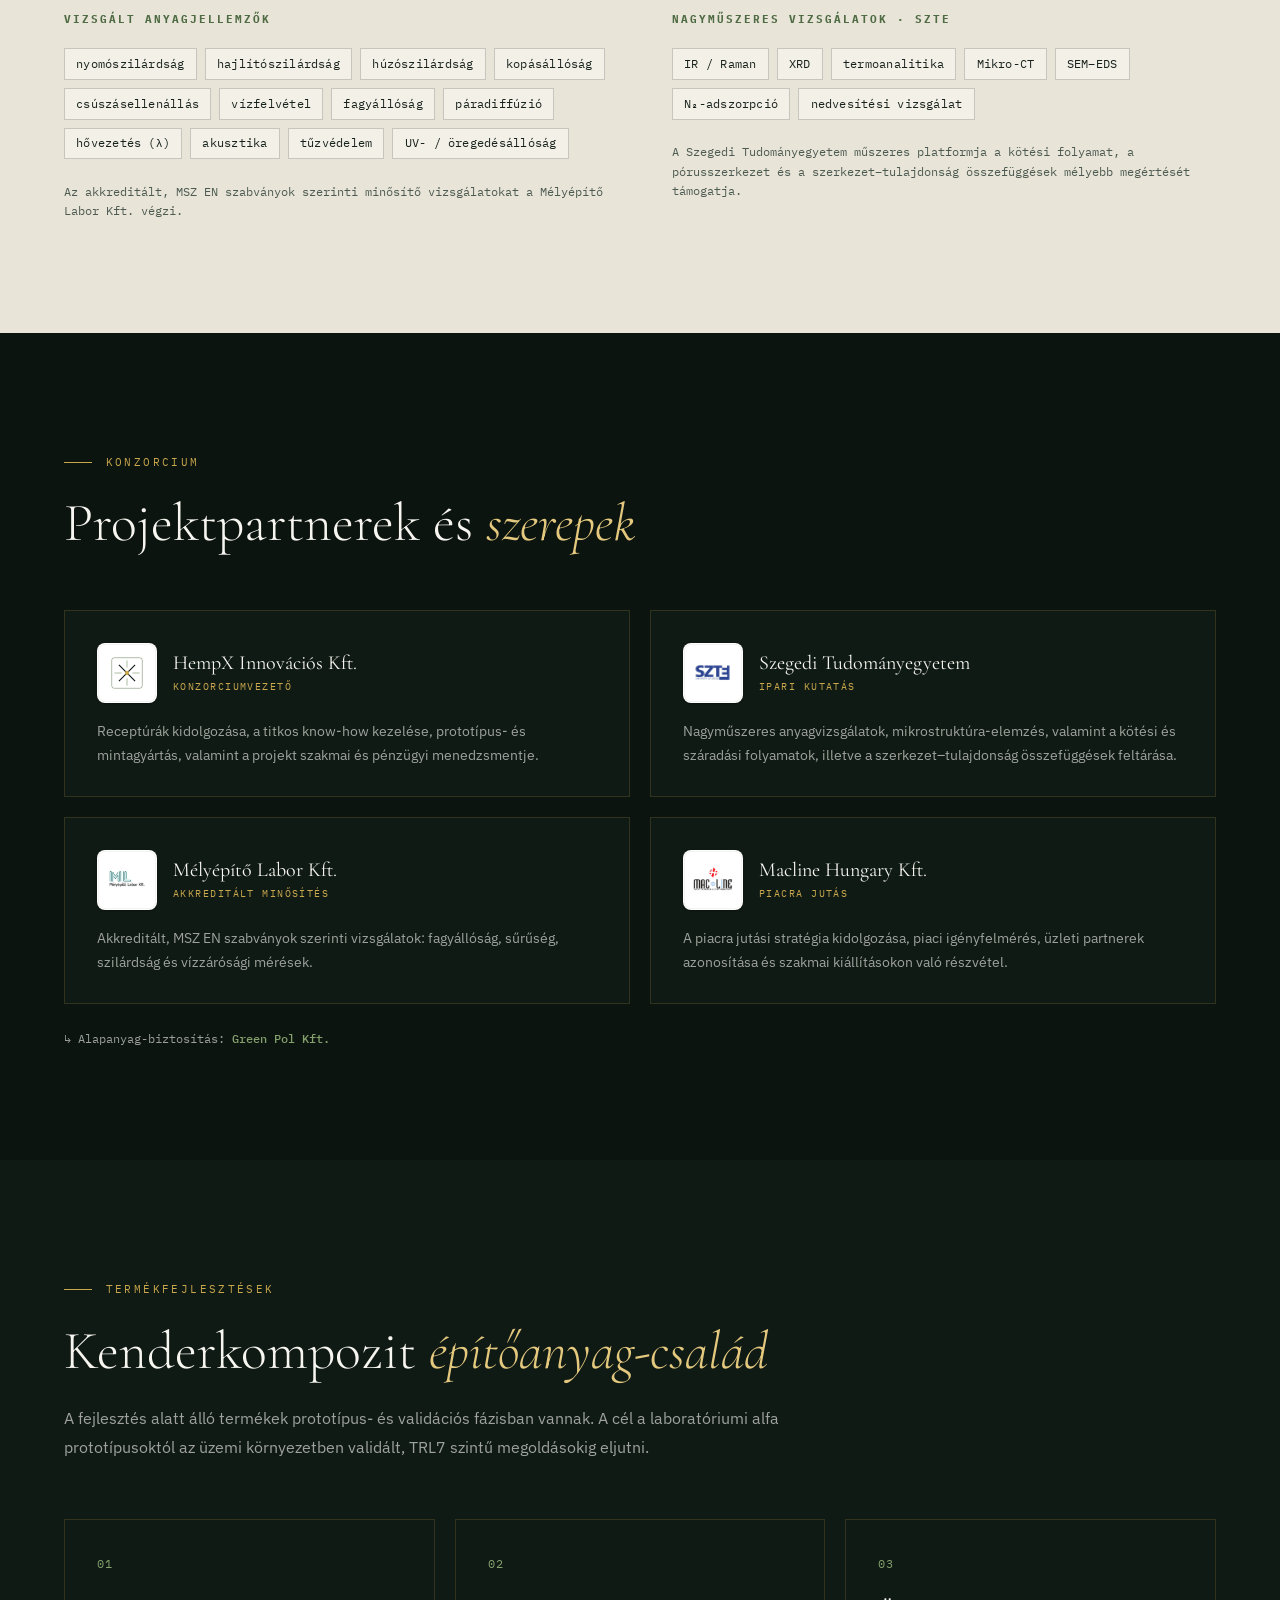
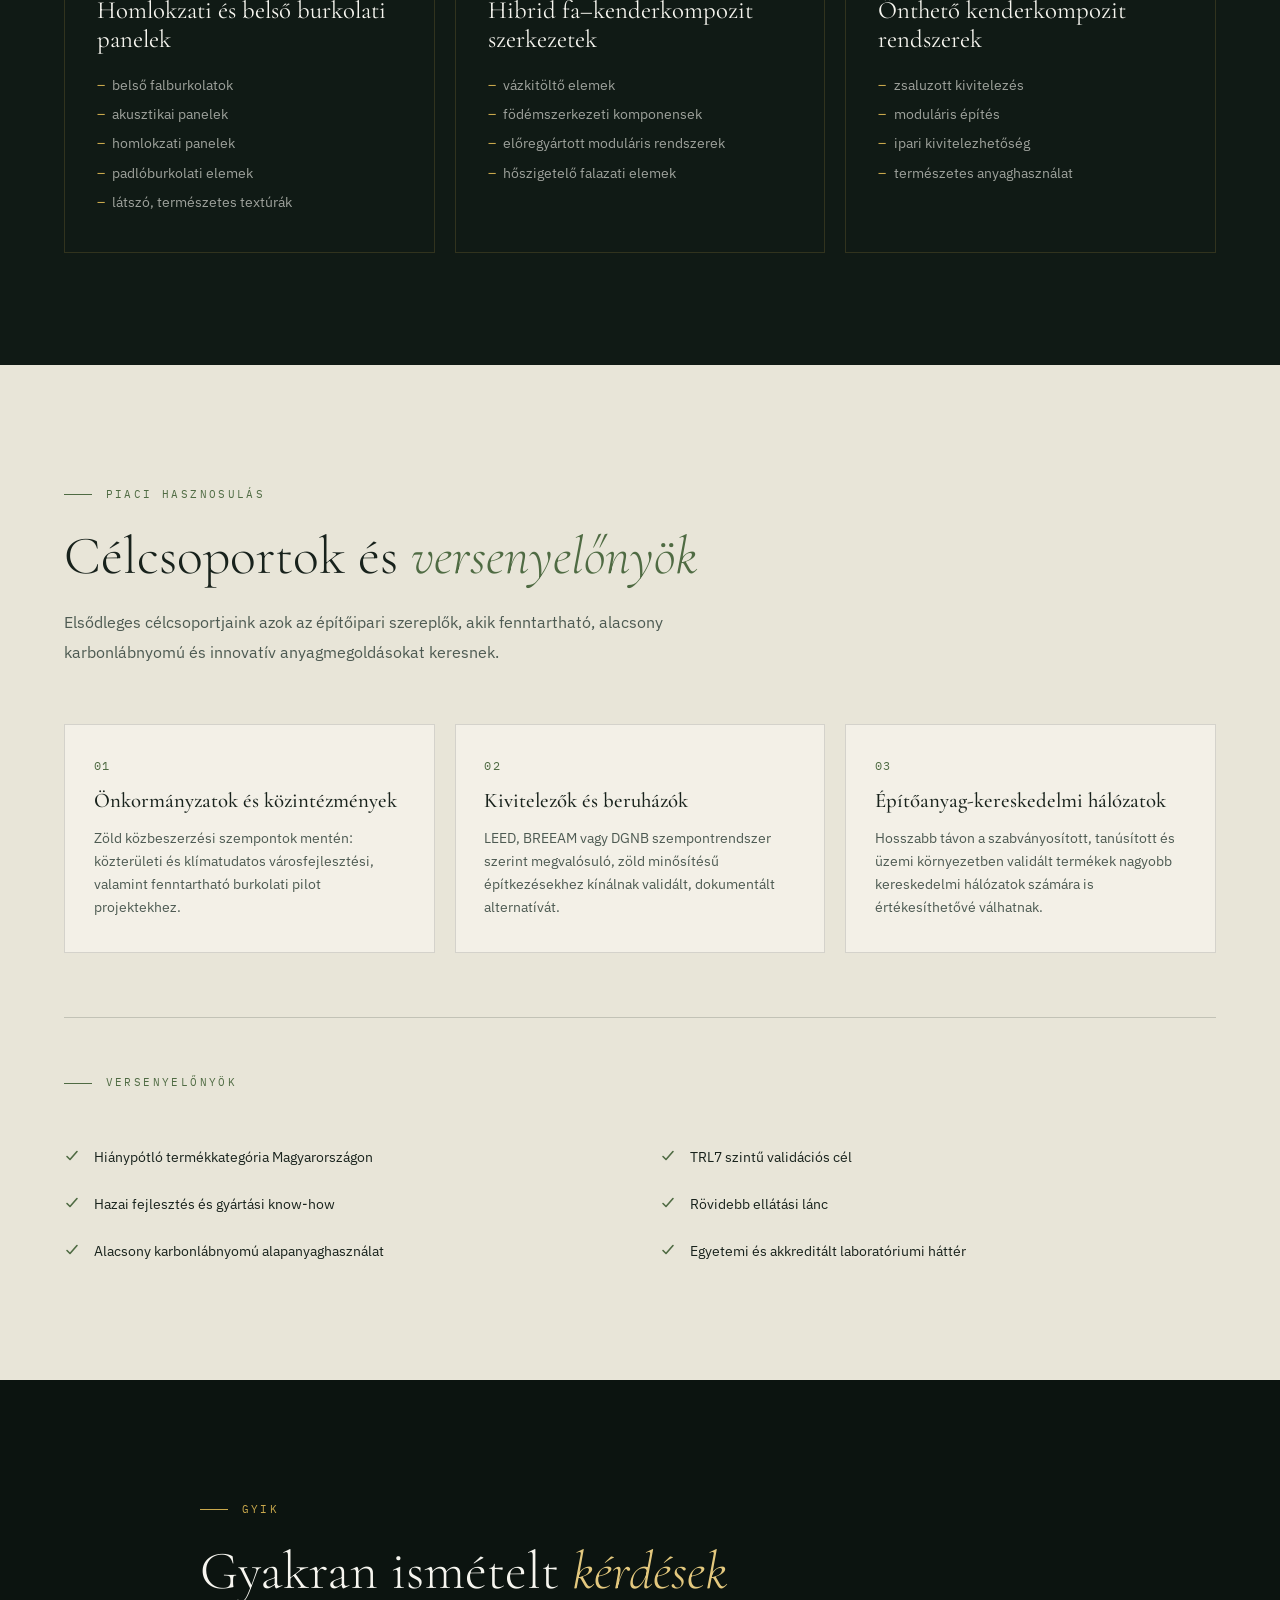
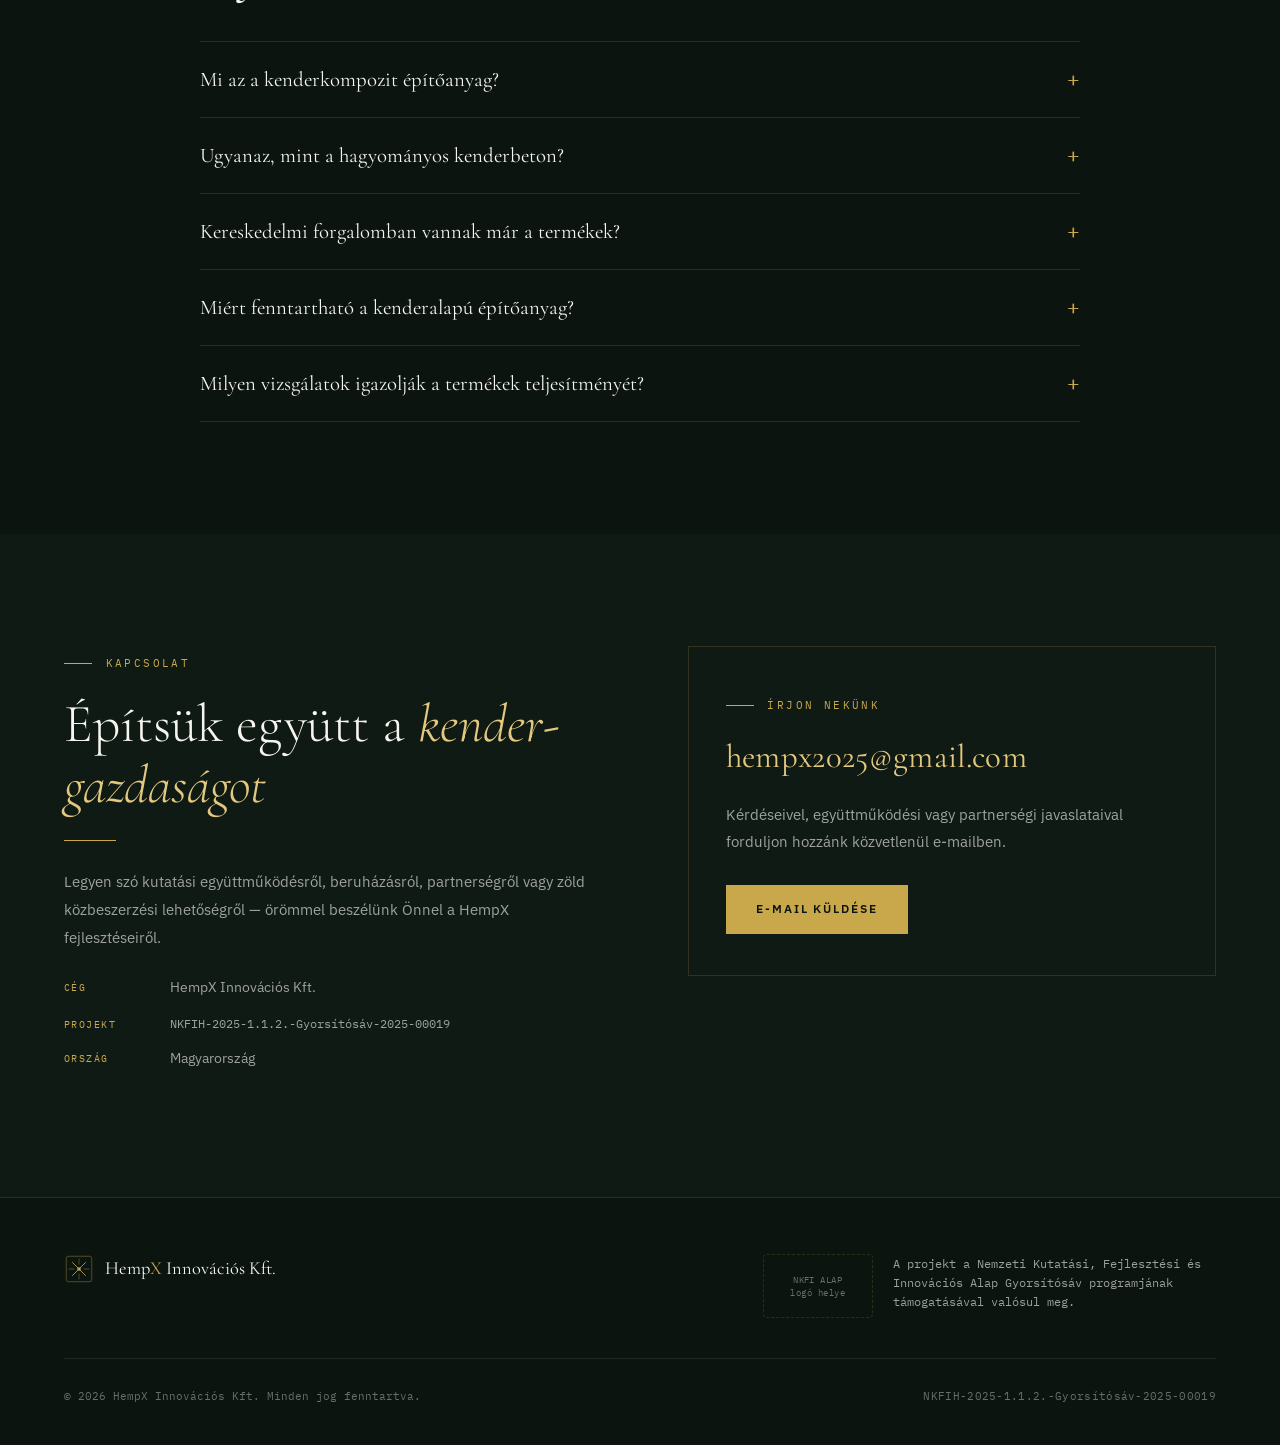
==== commit 4cd7d027: "logok hozzaadva" ====
--- a/hempx/index.html
+++ b/hempx/index.html
@@ -125,7 +125,6 @@
     background: linear-gradient(to bottom, rgba(12,20,16,0.92), transparent);
     transition: background .3s, border-color .3s, backdrop-filter .3s;
     border-bottom: 1px solid transparent;
-    gap: 1.5rem;
   }
   .brand { display: flex; align-items: center; gap: 0.7rem; text-decoration: none; }
   .brand svg { width: 34px; height: 34px; display: block; }
@@ -135,7 +134,7 @@
     letter-spacing: 0.04em; color: var(--white);
   }
   .brand-name b { font-weight: 400; color: var(--gold); }
-  .nav-links { list-style: none; display: flex; gap: 2.1rem; align-items: center; margin-right: auto; margin-left: 2.5rem; }
+  .nav-links { list-style: none; display: flex; gap: 2.1rem; align-items: center; }
   .nav-links a {
     text-decoration: none; color: var(--dim);
     font-size: 0.74rem; letter-spacing: 0.12em; text-transform: uppercase;
@@ -147,28 +146,6 @@
     padding: 0.5rem 1.15rem; transition: background .25s, color .25s;
   }
   .nav-cta:hover { background: var(--gold); color: var(--ink) !important; }
-
-  /* ─────────────── LANGUAGE TOGGLE ─────────────── */
-  .lang-toggle {
-    font-family: var(--mono);
-    font-size: 0.66rem;
-    letter-spacing: 0.14em;
-    text-transform: uppercase;
-    font-weight: 600;
-    color: var(--gold);
-    background: transparent;
-    border: 1px solid var(--line);
-    padding: 0.42rem 0.85rem;
-    cursor: pointer;
-    transition: border-color .25s, color .25s, background .25s;
-    line-height: 1;
-  }
-  .lang-toggle:hover { border-color: var(--gold); color: var(--gold-light); }
-  .mobile-menu .lang-toggle {
-    font-size: 0.72rem;
-    padding: 0.6rem 1.4rem;
-    margin-top: 0.5rem;
-  }
 
   .burger {
     display: none; flex-direction: column; gap: 5px;
@@ -309,12 +286,19 @@
   .partner:hover { border-color: rgba(201,168,76,0.4); }
   .partner-top { display: flex; align-items: center; gap: 1rem; margin-bottom: 1.1rem; }
   .partner-logo {
-    width: 52px; height: 52px; flex: none;
-    border: 1px dashed var(--line); border-radius: 4px;
+    width: 60px; height: 60px; flex: none;
+    border-radius: 8px;
+    background: #ffffff;
+    border: 1px solid rgba(246,245,239,0.16);
+    box-shadow: 0 1px 2px rgba(0,0,0,0.28), inset 0 0 0 1px rgba(12,20,16,0.05);
     display: flex; align-items: center; justify-content: center;
-    font-family: var(--mono); font-size: 0.55rem; color: var(--dim-2);
-    text-align: center; letter-spacing: 0.05em;
-  }
+    padding: 7px; overflow: hidden;
+  }
+  .partner-logo img {
+    max-width: 100%; max-height: 100%;
+    width: auto; height: auto; object-fit: contain; display: block;
+  }
+  .partner-logo svg { width: 36px; height: 36px; display: block; }
   .partner h3 { font-family: var(--serif); font-weight: 400; font-size: 1.25rem; color: var(--white); line-height: 1.2; }
   .partner .role { font-family: var(--mono); font-size: 0.6rem; letter-spacing: 0.15em; text-transform: uppercase; color: var(--gold); margin-top: 0.2rem; }
   .partner p { font-size: 0.86rem; color: var(--dim); line-height: 1.7; }
@@ -440,7 +424,6 @@
     nav { padding: 1.1rem 1.4rem; }
     .nav-links { display: none; }
     .burger { display: flex; }
-    nav > .lang-toggle { display: none; }
     .band, .quote { padding: 4.5rem 1.4rem; }
     .hero { padding: 7rem 1.4rem 9rem; min-height: 100svh; }
     .hero-core { width: 70vw; right: -12%; opacity: 0.28; }
@@ -471,7 +454,7 @@
 
 <!-- ─────────────── NAV ─────────────── -->
 <nav id="nav">
-  <a href="#top" class="brand" aria-label="HempX – kezdőlap" data-en-aria="HempX – homepage">
+  <a href="#top" class="brand" aria-label="HempX – kezdőlap">
     <svg viewBox="0 0 40 40" fill="none" xmlns="http://www.w3.org/2000/svg" aria-hidden="true">
       <rect x="3" y="3" width="34" height="34" rx="3" stroke="#c9a84c" stroke-width="0.9" opacity="0.55"/>
       <path d="M11 11 L29 29 M29 11 L11 29" stroke="#c9a84c" stroke-width="1.1"/>
@@ -481,27 +464,25 @@
     <span class="brand-name">Hemp<b>X</b></span>
   </a>
   <ul class="nav-links">
-    <li><a href="#projekt" data-en="The Project">A projekt</a></li>
-    <li><a href="#tudomany" data-en="Science">Tudomány</a></li>
-    <li><a href="#partnerek" data-en="Partners">Partnerek</a></li>
-    <li><a href="#termekek" data-en="Products">Termékek</a></li>
-    <li><a href="#piac" data-en="Market">Piac</a></li>
-    <li><a href="#kapcsolat" class="nav-cta" data-en="Contact">Kapcsolat</a></li>
+    <li><a href="#projekt">A projekt</a></li>
+    <li><a href="#tudomany">Tudomány</a></li>
+    <li><a href="#partnerek">Partnerek</a></li>
+    <li><a href="#termekek">Termékek</a></li>
+    <li><a href="#piac">Piac</a></li>
+    <li><a href="#kapcsolat" class="nav-cta">Kapcsolat</a></li>
   </ul>
-  <button class="lang-toggle" type="button" aria-label="Switch to English">EN</button>
-  <button class="burger" id="burger" aria-label="Menü" data-en-aria="Menu" aria-expanded="false">
+  <button class="burger" id="burger" aria-label="Menü" aria-expanded="false">
     <span></span><span></span><span></span>
   </button>
 </nav>
 
 <div class="mobile-menu" id="mobileMenu">
-  <a href="#projekt" class="m-link" data-en="The Project">A projekt</a>
-  <a href="#tudomany" class="m-link" data-en="Science">Tudomány</a>
-  <a href="#partnerek" class="m-link" data-en="Partners">Partnerek</a>
-  <a href="#termekek" class="m-link" data-en="Products">Termékek</a>
-  <a href="#piac" class="m-link" data-en="Market">Piac</a>
-  <a href="#kapcsolat" class="m-link" style="color:var(--gold)" data-en="Contact">Kapcsolat</a>
-  <button class="lang-toggle" type="button" aria-label="Switch to English">EN</button>
+  <a href="#projekt" class="m-link">A projekt</a>
+  <a href="#tudomany" class="m-link">Tudomány</a>
+  <a href="#partnerek" class="m-link">Partnerek</a>
+  <a href="#termekek" class="m-link">Termékek</a>
+  <a href="#piac" class="m-link">Piac</a>
+  <a href="#kapcsolat" class="m-link" style="color:var(--gold)">Kapcsolat</a>
 </div>
 
 <!-- ─────────────── HERO ─────────────── -->
@@ -566,31 +547,31 @@
 
     <!-- layer callouts -->
     <line x1="406" y1="90" x2="430" y2="90" stroke="#84a06c" stroke-width="0.6" opacity="0.6"/>
-    <text x="406" y="84" fill="#84a06c" font-family="monospace" font-size="8.5" text-anchor="end" opacity="0.7" data-en="SURFACE">FELÜLET</text>
+    <text x="406" y="84" fill="#84a06c" font-family="monospace" font-size="8.5" text-anchor="end" opacity="0.7">FELÜLET</text>
     <line x1="406" y1="300" x2="430" y2="300" stroke="#84a06c" stroke-width="0.6" opacity="0.6"/>
-    <text x="406" y="294" fill="#84a06c" font-family="monospace" font-size="8.5" text-anchor="end" opacity="0.7" data-en="HEMP-LIME">KENDER–MÉSZ</text>
+    <text x="406" y="294" fill="#84a06c" font-family="monospace" font-size="8.5" text-anchor="end" opacity="0.7">KENDER–MÉSZ</text>
     <line x1="406" y1="505" x2="430" y2="505" stroke="#84a06c" stroke-width="0.6" opacity="0.6"/>
-    <text x="406" y="499" fill="#84a06c" font-family="monospace" font-size="8.5" text-anchor="end" opacity="0.7" data-en="TIMBER HYBRID">FA HIBRID</text>
+    <text x="406" y="499" fill="#84a06c" font-family="monospace" font-size="8.5" text-anchor="end" opacity="0.7">FA HIBRID</text>
   </svg>
 
   <div class="hero-content">
-    <span class="eyebrow" data-en="NRDI Accelerator Programme · 2025–2027">NKFI Gyorsítósáv · 2025–2027</span>
-    <h1 class="h-display" data-en="Development of hemp composite <em>building materials</em>">Kender kompozit alapú <em>építőanyagok</em> fejlesztése</h1>
-    <p class="hero-sub lede" data-en="HempX Innovation Ltd. develops next-generation, sustainable construction composites from industrial fibre hemp, special lime mixtures and natural adhesive systems — from laboratory prototype to industrially validated solutions.">
+    <span class="eyebrow">NKFI Gyorsítósáv · 2025–2027</span>
+    <h1 class="h-display">Kender kompozit alapú <em>építőanyagok</em> fejlesztése</h1>
+    <p class="hero-sub lede">
       A HempX Innovációs Kft. ipari rostkenderből, speciális mészkeverékekből és természetes
       adhezív rendszerekből fejleszt új generációs, fenntartható építőipari kompozitokat —
       a laboratóriumi prototípustól az üzemi környezetben validált megoldásokig.
     </p>
     <div class="hero-actions">
-      <a href="#projekt" class="btn btn-solid" data-en="Discover the project">A projekt megismerése</a>
-      <a href="#termekek" class="btn btn-ghost" data-en="Product developments →">Termékfejlesztések →</a>
+      <a href="#projekt" class="btn btn-solid">A projekt megismerése</a>
+      <a href="#termekek" class="btn btn-ghost">Termékfejlesztések →</a>
     </div>
   </div>
 
   <div class="hero-meta">
-    <div><span class="k" data-en="Technology readiness">Technológiai szint</span><span class="v">TRL4 → TRL7</span></div>
-    <div><span class="k" data-en="Project period">Projektidőszak</span><span class="v" data-en="2025–2027 · 24 months">2025–2027 · 24 hó</span></div>
-    <div><span class="k" data-en="Grant awarded">Elnyert támogatás</span><span class="v" data-en="279,907,170 HUF">279 907 170 Ft</span></div>
+    <div><span class="k">Technológiai szint</span><span class="v">TRL4 → TRL7</span></div>
+    <div><span class="k">Projektidőszak</span><span class="v">2025–2027 · 24 hó</span></div>
+    <div><span class="k">Elnyert támogatás</span><span class="v">279 907 170 Ft</span></div>
   </div>
 </section>
 
@@ -598,9 +579,9 @@
 <section class="band band--stone" id="projekt">
   <div class="wrap">
     <div class="spec-head reveal">
-      <span class="eyebrow on-stone" data-en="Project Data">Projektadatok</span>
-      <h2 class="sec-title" data-en="The <em>NRDI Accelerator</em> Project">Az <em>NKFI Gyorsítósáv</em> projekt</h2>
-      <p class="lede on-stone" data-en="With the support of the Accelerator Programme of the National Research, Development and Innovation Fund, HempX is developing a family of hemp-lime-adhesive based composite building materials. The starting point is a laboratory-tested alpha prototype; the goal is to reach TRL7 — an industrially validated, technically documented level.">
+      <span class="eyebrow on-stone">Projektadatok</span>
+      <h2 class="sec-title">Az <em>NKFI Gyorsítósáv</em> projekt</h2>
+      <p class="lede on-stone">
         A HempX a Nemzeti Kutatási, Fejlesztési és Innovációs Alap Gyorsítósáv programjának
         támogatásával kender–mész–adhezív alapú kompozit építőanyag-családot fejleszt.
         A kiindulópont egy laboratóriumban tesztelt alfa prototípus; a cél az üzemi
@@ -610,26 +591,26 @@
 
     <div class="spec-grid reveal">
       <div class="spec-cell">
-        <div class="k" data-en="Project ID">Projektazonosító</div>
+        <div class="k">Projektazonosító</div>
         <div class="v">NKFIH-2025-1.1.2.-<br>Gyorsítósáv-2025-00019</div>
       </div>
       <div class="spec-cell">
-        <div class="k" data-en="Project Period">Projektidőszak</div>
-        <div class="v" data-en="2025–2027<br>24 months">2025–2027<br>24 hónap</div>
+        <div class="k">Projektidőszak</div>
+        <div class="v">2025–2027<br>24 hónap</div>
       </div>
       <div class="spec-cell">
-        <div class="k" data-en="Grant Awarded">Elnyert támogatás</div>
-        <div class="v big" data-en="279,907,170 HUF">279 907 170 Ft</div>
-        <div class="v" style="margin-top:.4rem" data-en="non-repayable grant">vissza nem térítendő</div>
+        <div class="k">Elnyert támogatás</div>
+        <div class="v big">279 907 170 Ft</div>
+        <div class="v" style="margin-top:.4rem">vissza nem térítendő</div>
       </div>
       <div class="spec-cell">
-        <div class="k" data-en="Beneficiary">Kedvezményezett</div>
+        <div class="k">Kedvezményezett</div>
         <div class="v big" style="font-size:1.5rem">HempX<br>Innovációs Kft.</div>
       </div>
     </div>
     <div class="spec-note reveal">
       <span>↳</span>
-      <span data-en="The project is implemented with the support of the Accelerator Programme of the National Research, Development and Innovation Fund.">A projekt a Nemzeti Kutatási, Fejlesztési és Innovációs Alap Gyorsítósáv programjának támogatásával valósul meg.</span>
+      <span>A projekt a Nemzeti Kutatási, Fejlesztési és Innovációs Alap Gyorsítósáv programjának támogatásával valósul meg.</span>
     </div>
   </div>
 </section>
@@ -639,10 +620,10 @@
   <div class="wrap">
     <div class="why-head reveal">
       <div>
-        <span class="eyebrow" data-en="Why Hemp">Miért a kender</span>
-        <h2 class="sec-title" data-en="Hemp as a <em>construction industry</em> opportunity">A kender mint <em>építőipari</em> lehetőség</h2>
-      </div>
-      <p class="lede" data-en="Industrial hemp is a fast-growing, annually renewable raw material. Its hurd — the woody core of the stem — provides an excellent base for lightweight, vapour-permeable construction composites with good thermal properties.">
+        <span class="eyebrow">Miért a kender</span>
+        <h2 class="sec-title">A kender mint <em>építőipari</em> lehetőség</h2>
+      </div>
+      <p class="lede">
         Az ipari kender gyorsan növő, évente megújuló alapanyag. Pozdorjája — a szár fás
         része — kiváló alapot kínál könnyű, páraáteresztő, jó hőtechnikai tulajdonságú
         építőipari kompozitokhoz.
@@ -651,22 +632,22 @@
 
     <div class="why-grid reveal">
       <div class="why-col">
-        <div class="why-num" data-en="01 / Raw Material">01 / Alapanyag</div>
-        <h3 data-en="Natural and renewable">Természetes és megújuló</h3>
-        <p data-en="A low-water, fast-growing crop that provides renewable biomass every year, while binding carbon dioxide as it grows.">Alacsony vízigényű, gyors növekedésű növénykultúra, amely évente megújuló biomasszát ad, miközben növekedése során szén-dioxidot köt meg.</p>
-        <span class="data" data-en="8–15 t/ha dry matter">8–15 t/ha szárazanyag</span>
+        <div class="why-num">01 / Alapanyag</div>
+        <h3>Természetes és megújuló</h3>
+        <p>Alacsony vízigényű, gyors növekedésű növénykultúra, amely évente megújuló biomasszát ad, miközben növekedése során szén-dioxidot köt meg.</p>
+        <span class="data">8–15 t/ha szárazanyag</span>
       </div>
       <div class="why-col">
-        <div class="why-num" data-en="02 / Building Physics">02 / Épületfizika</div>
-        <h3 data-en="Favourable thermal and moisture behaviour">Kedvező hő- és páratechnika</h3>
-        <p data-en="The low density of hemp-based systems can provide good comfort levels and favourable heat-storage behaviour.">A kenderalapú rendszerek alacsony testsűrűsége jó komfortérzetet és kedvező hőtárolási viselkedést biztosíthat.</p>
+        <div class="why-num">02 / Épületfizika</div>
+        <h3>Kedvező hő- és páratechnika</h3>
+        <p>A kenderalapú rendszerek alacsony testsűrűsége jó komfortérzetet és kedvező hőtárolási viselkedést biztosíthat.</p>
         <span class="data">λ ≈ 0,06–0,08 W/mK</span>
       </div>
       <div class="why-col">
-        <div class="why-num" data-en="03 / Validation">03 / Validáció</div>
-        <h3 data-en="Scientifically validated">Tudományosan igazolt</h3>
-        <p data-en="Not just material experimentation — a documented development process measured in both laboratory and industrial environments.">Nem csupán anyagkísérletezés: laboratóriumi és üzemi környezetben mért, dokumentált fejlesztési folyamat.</p>
-        <span class="data" data-en="University of Szeged + Mélyépítő Labor">SZTE + Mélyépítő Labor</span>
+        <div class="why-num">03 / Validáció</div>
+        <h3>Tudományosan igazolt</h3>
+        <p>Nem csupán anyagkísérletezés: laboratóriumi és üzemi környezetben mért, dokumentált fejlesztési folyamat.</p>
+        <span class="data">SZTE + Mélyépítő Labor</span>
       </div>
     </div>
   </div>
@@ -674,63 +655,63 @@
 
 <!-- ─────────────── QUOTE ─────────────── -->
 <section class="quote reveal">
-  <blockquote data-en="“Hemp is not just an agricultural raw material but a construction industry opportunity: natural, renewable, and capable of giving new direction to sustainable material development.”">
+  <blockquote>
     „A kender nem csupán mezőgazdasági alapanyag, hanem építőipari lehetőség: természetes,
     megújuló, és képes új irányt adni a fenntartható anyagfejlesztésnek.”
   </blockquote>
-  <cite data-en="— HempX Innovation Ltd. · R&amp;D Team">— HempX Innovációs Kft. · K+F csapat</cite>
+  <cite>— HempX Innovációs Kft. · K+F csapat</cite>
 </section>
 
 <!-- ─────────────── TRL + SCIENCE ─────────────── -->
 <section class="band band--stone" id="tudomany">
   <div class="wrap">
     <div class="trl-wrap reveal">
-      <span class="eyebrow on-stone" data-en="Technology Readiness">Technológiai érettség</span>
-      <h2 class="sec-title" data-en="From laboratory to <em>industrial validation</em>">A laboratóriumtól az <em>üzemi validációig</em></h2>
-
-      <div class="trl-track" role="img" aria-label="Technológiai érettségi szint TRL4-ről TRL7-re" data-en-aria="Technology readiness level from TRL4 to TRL7">
+      <span class="eyebrow on-stone">Technológiai érettség</span>
+      <h2 class="sec-title">A laboratóriumtól az <em>üzemi validációig</em></h2>
+
+      <div class="trl-track" role="img" aria-label="Technológiai érettségi szint TRL4-ről TRL7-re">
         <div class="trl-step active fill"><span class="trl-line"></span><div class="trl-dot"></div><div class="trl-label">TRL4</div></div>
         <div class="trl-step fill"><span class="trl-line"></span><div class="trl-dot"></div><div class="trl-label">TRL5</div></div>
         <div class="trl-step fill"><span class="trl-line"></span><div class="trl-dot"></div><div class="trl-label">TRL6</div></div>
         <div class="trl-step active fill"><span class="trl-line"></span><div class="trl-dot"></div><div class="trl-label">TRL7</div></div>
       </div>
       <div class="trl-caption">
-        <span data-en="Starting point: laboratory-tested alpha prototype.">Kiindulás: laboratóriumban tesztelt alfa prototípus.</span>
-        <span data-en="Goal: industrially validated, documented prototype.">Cél: üzemi környezetben validált, dokumentált prototípus.</span>
+        <span>Kiindulás: laboratóriumban tesztelt alfa prototípus.</span>
+        <span>Cél: üzemi környezetben validált, dokumentált prototípus.</span>
       </div>
     </div>
 
     <div class="sci-cols reveal">
       <div class="sci-block">
-        <h4 data-en="Material Properties Tested">Vizsgált anyagjellemzők</h4>
+        <h4>Vizsgált anyagjellemzők</h4>
         <div class="chips">
-          <span class="chip" data-en="compressive strength">nyomószilárdság</span>
-          <span class="chip" data-en="flexural strength">hajlítószilárdság</span>
-          <span class="chip" data-en="tensile strength">húzószilárdság</span>
-          <span class="chip" data-en="abrasion resistance">kopásállóság</span>
-          <span class="chip" data-en="slip resistance">csúszásellenállás</span>
-          <span class="chip" data-en="water absorption">vízfelvétel</span>
-          <span class="chip" data-en="frost resistance">fagyállóság</span>
-          <span class="chip" data-en="vapour diffusion">páradiffúzió</span>
-          <span class="chip" data-en="thermal conductivity (λ)">hővezetés (λ)</span>
-          <span class="chip" data-en="acoustics">akusztika</span>
-          <span class="chip" data-en="fire protection">tűzvédelem</span>
-          <span class="chip" data-en="UV / ageing resistance">UV- / öregedésállóság</span>
+          <span class="chip">nyomószilárdság</span>
+          <span class="chip">hajlítószilárdság</span>
+          <span class="chip">húzószilárdság</span>
+          <span class="chip">kopásállóság</span>
+          <span class="chip">csúszásellenállás</span>
+          <span class="chip">vízfelvétel</span>
+          <span class="chip">fagyállóság</span>
+          <span class="chip">páradiffúzió</span>
+          <span class="chip">hővezetés (λ)</span>
+          <span class="chip">akusztika</span>
+          <span class="chip">tűzvédelem</span>
+          <span class="chip">UV- / öregedésállóság</span>
         </div>
-        <p class="sci-note" data-en="Accredited certification tests according to MSZ EN standards are carried out by Mélyépítő Labor Kft.">Az akkreditált, MSZ EN szabványok szerinti minősítő vizsgálatokat a Mélyépítő Labor Kft. végzi.</p>
+        <p class="sci-note">Az akkreditált, MSZ EN szabványok szerinti minősítő vizsgálatokat a Mélyépítő Labor Kft. végzi.</p>
       </div>
       <div class="sci-block">
-        <h4 data-en="Advanced Instrumental Analysis · University of Szeged">Nagyműszeres vizsgálatok · SZTE</h4>
+        <h4>Nagyműszeres vizsgálatok · SZTE</h4>
         <div class="chips">
           <span class="chip">IR / Raman</span>
           <span class="chip">XRD</span>
-          <span class="chip" data-en="thermal analysis">termoanalitika</span>
+          <span class="chip">termoanalitika</span>
           <span class="chip">Mikro-CT</span>
           <span class="chip">SEM–EDS</span>
-          <span class="chip" data-en="N₂ adsorption">N₂-adszorpció</span>
-          <span class="chip" data-en="wetting test">nedvesítési vizsgálat</span>
+          <span class="chip">N₂-adszorpció</span>
+          <span class="chip">nedvesítési vizsgálat</span>
         </div>
-        <p class="sci-note" data-en="The instrumental platform of the University of Szeged supports a deeper understanding of the binding process, pore structure, and structure–property relationships.">A Szegedi Tudományegyetem műszeres platformja a kötési folyamat, a pórusszerkezet és a szerkezet–tulajdonság összefüggések mélyebb megértését támogatja.</p>
+        <p class="sci-note">A Szegedi Tudományegyetem műszeres platformja a kötési folyamat, a pórusszerkezet és a szerkezet–tulajdonság összefüggések mélyebb megértését támogatja.</p>
       </div>
     </div>
   </div>
@@ -740,41 +721,48 @@
 <section class="band" id="partnerek">
   <div class="wrap">
     <div class="prod-head reveal">
-      <span class="eyebrow" data-en="Consortium">Konzorcium</span>
-      <h2 class="sec-title" data-en="Project Partners and <em>Roles</em>">Projektpartnerek és <em>szerepek</em></h2>
+      <span class="eyebrow">Konzorcium</span>
+      <h2 class="sec-title">Projektpartnerek és <em>szerepek</em></h2>
     </div>
 
     <div class="partner-grid reveal">
       <div class="partner">
         <div class="partner-top">
-          <div class="partner-logo" data-en="HempX<br>logo">HempX<br>logó</div>
-          <div><h3>HempX Innovációs Kft.</h3><div class="role" data-en="Consortium Leader">Konzorciumvezető</div></div>
+          <div class="partner-logo" role="img" aria-label="HempX Innovációs Kft. logó">
+            <svg viewBox="0 0 40 40" fill="none" xmlns="http://www.w3.org/2000/svg" aria-hidden="true">
+              <rect x="3" y="3" width="34" height="34" rx="3" stroke="#4f6b43" stroke-width="0.9" opacity="0.55"/>
+              <path d="M11 11 L29 29 M29 11 L11 29" stroke="#0c1410" stroke-width="1.2"/>
+              <path d="M20 6 L20 14 M20 26 L20 34 M6 20 L14 20 M26 20 L34 20" stroke="#84a06c" stroke-width="0.85" opacity="0.85"/>
+              <circle cx="20" cy="20" r="2.4" fill="#c9a84c"/>
+            </svg>
+          </div>
+          <div><h3>HempX Innovációs Kft.</h3><div class="role">Konzorciumvezető</div></div>
         </div>
-        <p data-en="Development of formulations, management of confidential know-how, prototype and sample production, and the project's professional and financial management.">Receptúrák kidolgozása, a titkos know-how kezelése, prototípus- és mintagyártás, valamint a projekt szakmai és pénzügyi menedzsmentje.</p>
+        <p>Receptúrák kidolgozása, a titkos know-how kezelése, prototípus- és mintagyártás, valamint a projekt szakmai és pénzügyi menedzsmentje.</p>
       </div>
       <div class="partner">
         <div class="partner-top">
-          <div class="partner-logo" data-en="SZTE<br>logo">SZTE<br>logó</div>
-          <div><h3 data-en="University of Szeged">Szegedi Tudományegyetem</h3><div class="role" data-en="Industrial Research">Ipari kutatás</div></div>
+          <div class="partner-logo"><img src="SZTE.jpg" alt="Szegedi Tudományegyetem logó" loading="lazy" decoding="async"></div>
+          <div><h3>Szegedi Tudományegyetem</h3><div class="role">Ipari kutatás</div></div>
         </div>
-        <p data-en="Advanced instrumental material testing, microstructure analysis, and exploration of binding and drying processes as well as structure–property relationships.">Nagyműszeres anyagvizsgálatok, mikrostruktúra-elemzés, valamint a kötési és száradási folyamatok, illetve a szerkezet–tulajdonság összefüggések feltárása.</p>
+        <p>Nagyműszeres anyagvizsgálatok, mikrostruktúra-elemzés, valamint a kötési és száradási folyamatok, illetve a szerkezet–tulajdonság összefüggések feltárása.</p>
       </div>
       <div class="partner">
         <div class="partner-top">
-          <div class="partner-logo" data-en="Labor<br>logo">Labor<br>logó</div>
-          <div><h3>Mélyépítő Labor Kft.</h3><div class="role" data-en="Accredited Certification">Akkreditált minősítés</div></div>
+          <div class="partner-logo"><img src="melyepito-labor.jpg" alt="Mélyépítő Labor Kft. logó" loading="lazy" decoding="async"></div>
+          <div><h3>Mélyépítő Labor Kft.</h3><div class="role">Akkreditált minősítés</div></div>
         </div>
-        <p data-en="Accredited testing according to MSZ EN standards: frost resistance, density, strength and water-tightness measurements.">Akkreditált, MSZ EN szabványok szerinti vizsgálatok: fagyállóság, sűrűség, szilárdság és vízzárósági mérések.</p>
+        <p>Akkreditált, MSZ EN szabványok szerinti vizsgálatok: fagyállóság, sűrűség, szilárdság és vízzárósági mérések.</p>
       </div>
       <div class="partner">
         <div class="partner-top">
-          <div class="partner-logo" data-en="Macline<br>logo">Macline<br>logó</div>
-          <div><h3>Macline Hungary Kft.</h3><div class="role" data-en="Market Entry">Piacra jutás</div></div>
+          <div class="partner-logo"><img src="Mac_Line.jpg" alt="Macline Hungary Kft. logó" loading="lazy" decoding="async"></div>
+          <div><h3>Macline Hungary Kft.</h3><div class="role">Piacra jutás</div></div>
         </div>
-        <p data-en="Development of the market-entry strategy, market needs assessment, identification of business partners, and participation in trade exhibitions.">A piacra jutási stratégia kidolgozása, piaci igényfelmérés, üzleti partnerek azonosítása és szakmai kiállításokon való részvétel.</p>
-      </div>
-    </div>
-    <p class="partner-foot reveal" data-en="↳ Raw material supply: <b>Green Pol Kft.</b>">↳ Alapanyag-biztosítás: <b>Green Pol Kft.</b></p>
+        <p>A piacra jutási stratégia kidolgozása, piaci igényfelmérés, üzleti partnerek azonosítása és szakmai kiállításokon való részvétel.</p>
+      </div>
+    </div>
+    <p class="partner-foot reveal">↳ Alapanyag-biztosítás: <b>Green Pol Kft.</b></p>
   </div>
 </section>
 
@@ -782,9 +770,9 @@
 <section class="band band--ink-2" id="termekek">
   <div class="wrap">
     <div class="prod-head reveal">
-      <span class="eyebrow" data-en="Product Developments">Termékfejlesztések</span>
-      <h2 class="sec-title" data-en="Hemp Composite <em>Building Material Family</em>">Kenderkompozit <em>építőanyag-család</em></h2>
-      <p class="lede" data-en="The products under development are in the prototype and validation phase. The goal is to progress from laboratory alpha prototypes to industrially validated, TRL7-level solutions.">
+      <span class="eyebrow">Termékfejlesztések</span>
+      <h2 class="sec-title">Kenderkompozit <em>építőanyag-család</em></h2>
+      <p class="lede">
         A fejlesztés alatt álló termékek prototípus- és validációs fázisban vannak.
         A cél a laboratóriumi alfa prototípusoktól az üzemi környezetben validált, TRL7 szintű megoldásokig eljutni.
       </p>
@@ -793,33 +781,33 @@
     <div class="prod-grid reveal">
       <div class="prod">
         <div class="prod-ix">01</div>
-        <h3 data-en="Facade and Interior Cladding Panels">Homlokzati és belső burkolati panelek</h3>
+        <h3>Homlokzati és belső burkolati panelek</h3>
         <ul class="prod-list">
-          <li data-en="interior wall claddings">belső falburkolatok</li>
-          <li data-en="acoustic panels">akusztikai panelek</li>
-          <li data-en="facade panels">homlokzati panelek</li>
-          <li data-en="floor covering elements">padlóburkolati elemek</li>
-          <li data-en="exposed, natural textures">látszó, természetes textúrák</li>
+          <li>belső falburkolatok</li>
+          <li>akusztikai panelek</li>
+          <li>homlokzati panelek</li>
+          <li>padlóburkolati elemek</li>
+          <li>látszó, természetes textúrák</li>
         </ul>
       </div>
       <div class="prod">
         <div class="prod-ix">02</div>
-        <h3 data-en="Hybrid Timber–Hemp Composite Structures">Hibrid fa–kenderkompozit szerkezetek</h3>
+        <h3>Hibrid fa–kenderkompozit szerkezetek</h3>
         <ul class="prod-list">
-          <li data-en="frame infill elements">vázkitöltő elemek</li>
-          <li data-en="floor structure components">födémszerkezeti komponensek</li>
-          <li data-en="prefabricated modular systems">előregyártott moduláris rendszerek</li>
-          <li data-en="thermal insulating wall elements">hőszigetelő falazati elemek</li>
+          <li>vázkitöltő elemek</li>
+          <li>födémszerkezeti komponensek</li>
+          <li>előregyártott moduláris rendszerek</li>
+          <li>hőszigetelő falazati elemek</li>
         </ul>
       </div>
       <div class="prod">
         <div class="prod-ix">03</div>
-        <h3 data-en="Castable Hemp Composite Systems">Önthető kenderkompozit rendszerek</h3>
+        <h3>Önthető kenderkompozit rendszerek</h3>
         <ul class="prod-list">
-          <li data-en="formwork construction">zsaluzott kivitelezés</li>
-          <li data-en="modular construction">moduláris építés</li>
-          <li data-en="industrial feasibility">ipari kivitelezhetőség</li>
-          <li data-en="use of natural materials">természetes anyaghasználat</li>
+          <li>zsaluzott kivitelezés</li>
+          <li>moduláris építés</li>
+          <li>ipari kivitelezhetőség</li>
+          <li>természetes anyaghasználat</li>
         </ul>
       </div>
     </div>
@@ -830,9 +818,9 @@
 <section class="band band--stone" id="piac">
   <div class="wrap">
     <div class="mkt-head reveal">
-      <span class="eyebrow on-stone" data-en="Market Application">Piaci hasznosulás</span>
-      <h2 class="sec-title" data-en="Target Groups and <em>Competitive Advantages</em>">Célcsoportok és <em>versenyelőnyök</em></h2>
-      <p class="lede on-stone" data-en="Our primary target groups are construction industry players seeking sustainable, low-carbon and innovative material solutions.">
+      <span class="eyebrow on-stone">Piaci hasznosulás</span>
+      <h2 class="sec-title">Célcsoportok és <em>versenyelőnyök</em></h2>
+      <p class="lede on-stone">
         Elsődleges célcsoportjaink azok az építőipari szereplők, akik fenntartható,
         alacsony karbonlábnyomú és innovatív anyagmegoldásokat keresnek.
       </p>
@@ -841,30 +829,30 @@
     <div class="mkt-rows reveal">
       <div class="mkt-card">
         <div class="num">01</div>
-        <h3 data-en="Municipalities and Public Institutions">Önkormányzatok és közintézmények</h3>
-        <p data-en="Along green public procurement criteria: for public space and climate-conscious urban development, as well as sustainable paving pilot projects.">Zöld közbeszerzési szempontok mentén: közterületi és klímatudatos városfejlesztési, valamint fenntartható burkolati pilot projektekhez.</p>
+        <h3>Önkormányzatok és közintézmények</h3>
+        <p>Zöld közbeszerzési szempontok mentén: közterületi és klímatudatos városfejlesztési, valamint fenntartható burkolati pilot projektekhez.</p>
       </div>
       <div class="mkt-card">
         <div class="num">02</div>
-        <h3 data-en="Contractors and Investors">Kivitelezők és beruházók</h3>
-        <p data-en="Offering a validated, documented alternative for green-certified construction implemented under LEED, BREEAM or DGNB rating systems.">LEED, BREEAM vagy DGNB szempontrendszer szerint megvalósuló, zöld minősítésű építkezésekhez kínálnak validált, dokumentált alternatívát.</p>
+        <h3>Kivitelezők és beruházók</h3>
+        <p>LEED, BREEAM vagy DGNB szempontrendszer szerint megvalósuló, zöld minősítésű építkezésekhez kínálnak validált, dokumentált alternatívát.</p>
       </div>
       <div class="mkt-card">
         <div class="num">03</div>
-        <h3 data-en="Building Material Retail Networks">Építőanyag-kereskedelmi hálózatok</h3>
-        <p data-en="In the longer term, standardised, certified products validated in an industrial environment may become marketable through larger retail networks.">Hosszabb távon a szabványosított, tanúsított és üzemi környezetben validált termékek nagyobb kereskedelmi hálózatok számára is értékesíthetővé válhatnak.</p>
+        <h3>Építőanyag-kereskedelmi hálózatok</h3>
+        <p>Hosszabb távon a szabványosított, tanúsított és üzemi környezetben validált termékek nagyobb kereskedelmi hálózatok számára is értékesíthetővé válhatnak.</p>
       </div>
     </div>
 
     <div class="adv-wrap reveal">
-      <span class="eyebrow on-stone" data-en="Competitive Advantages">Versenyelőnyök</span>
+      <span class="eyebrow on-stone">Versenyelőnyök</span>
       <div class="adv-grid">
-        <div class="adv-item"><svg width="16" height="16" viewBox="0 0 16 16"><path d="M3 8.5l3 3 7-8" stroke="#4f6b43" stroke-width="1.6" fill="none" stroke-linecap="round" stroke-linejoin="round"/></svg> <span data-en="A gap-filling product category in Hungary">Hiánypótló termékkategória Magyarországon</span></div>
-        <div class="adv-item"><svg width="16" height="16" viewBox="0 0 16 16"><path d="M3 8.5l3 3 7-8" stroke="#4f6b43" stroke-width="1.6" fill="none" stroke-linecap="round" stroke-linejoin="round"/></svg> <span data-en="TRL7-level validation target">TRL7 szintű validációs cél</span></div>
-        <div class="adv-item"><svg width="16" height="16" viewBox="0 0 16 16"><path d="M3 8.5l3 3 7-8" stroke="#4f6b43" stroke-width="1.6" fill="none" stroke-linecap="round" stroke-linejoin="round"/></svg> <span data-en="Domestic development and manufacturing know-how">Hazai fejlesztés és gyártási know-how</span></div>
-        <div class="adv-item"><svg width="16" height="16" viewBox="0 0 16 16"><path d="M3 8.5l3 3 7-8" stroke="#4f6b43" stroke-width="1.6" fill="none" stroke-linecap="round" stroke-linejoin="round"/></svg> <span data-en="Shorter supply chain">Rövidebb ellátási lánc</span></div>
-        <div class="adv-item"><svg width="16" height="16" viewBox="0 0 16 16"><path d="M3 8.5l3 3 7-8" stroke="#4f6b43" stroke-width="1.6" fill="none" stroke-linecap="round" stroke-linejoin="round"/></svg> <span data-en="Low-carbon raw material use">Alacsony karbonlábnyomú alapanyaghasználat</span></div>
-        <div class="adv-item"><svg width="16" height="16" viewBox="0 0 16 16"><path d="M3 8.5l3 3 7-8" stroke="#4f6b43" stroke-width="1.6" fill="none" stroke-linecap="round" stroke-linejoin="round"/></svg> <span data-en="University and accredited laboratory background">Egyetemi és akkreditált laboratóriumi háttér</span></div>
+        <div class="adv-item"><svg width="16" height="16" viewBox="0 0 16 16"><path d="M3 8.5l3 3 7-8" stroke="#4f6b43" stroke-width="1.6" fill="none" stroke-linecap="round" stroke-linejoin="round"/></svg> Hiánypótló termékkategória Magyarországon</div>
+        <div class="adv-item"><svg width="16" height="16" viewBox="0 0 16 16"><path d="M3 8.5l3 3 7-8" stroke="#4f6b43" stroke-width="1.6" fill="none" stroke-linecap="round" stroke-linejoin="round"/></svg> TRL7 szintű validációs cél</div>
+        <div class="adv-item"><svg width="16" height="16" viewBox="0 0 16 16"><path d="M3 8.5l3 3 7-8" stroke="#4f6b43" stroke-width="1.6" fill="none" stroke-linecap="round" stroke-linejoin="round"/></svg> Hazai fejlesztés és gyártási know-how</div>
+        <div class="adv-item"><svg width="16" height="16" viewBox="0 0 16 16"><path d="M3 8.5l3 3 7-8" stroke="#4f6b43" stroke-width="1.6" fill="none" stroke-linecap="round" stroke-linejoin="round"/></svg> Rövidebb ellátási lánc</div>
+        <div class="adv-item"><svg width="16" height="16" viewBox="0 0 16 16"><path d="M3 8.5l3 3 7-8" stroke="#4f6b43" stroke-width="1.6" fill="none" stroke-linecap="round" stroke-linejoin="round"/></svg> Alacsony karbonlábnyomú alapanyaghasználat</div>
+        <div class="adv-item"><svg width="16" height="16" viewBox="0 0 16 16"><path d="M3 8.5l3 3 7-8" stroke="#4f6b43" stroke-width="1.6" fill="none" stroke-linecap="round" stroke-linejoin="round"/></svg> Egyetemi és akkreditált laboratóriumi háttér</div>
       </div>
     </div>
   </div>
@@ -874,29 +862,29 @@
 <section class="band">
   <div class="wrap">
     <div style="max-width:880px;margin:0 auto" class="reveal">
-      <span class="eyebrow" data-en="FAQ">GYIK</span>
-      <h2 class="sec-title" data-en="Frequently Asked <em>Questions</em>">Gyakran ismételt <em>kérdések</em></h2>
+      <span class="eyebrow">GYIK</span>
+      <h2 class="sec-title">Gyakran ismételt <em>kérdések</em></h2>
     </div>
     <div class="faq-list reveal">
       <div class="faq-item">
-        <button class="faq-q" aria-expanded="false"><span data-en="What is a hemp composite building material?">Mi az a kenderkompozit építőanyag?</span><span class="plus">+</span></button>
-        <div class="faq-a"><p data-en="A construction material that combines components derived from industrial hemp — such as hurd — with binders and additives. In the HempX project, development is based on hemp-lime-adhesive systems.">Olyan építőipari anyag, amely ipari kenderből származó komponenseket — például pozdorját — kötőanyagokkal és adalékokkal kombinál. A HempX projektben a fejlesztés kender–mész–adhezív rendszerekre épül.</p></div>
+        <button class="faq-q" aria-expanded="false">Mi az a kenderkompozit építőanyag?<span class="plus">+</span></button>
+        <div class="faq-a"><p>Olyan építőipari anyag, amely ipari kenderből származó komponenseket — például pozdorját — kötőanyagokkal és adalékokkal kombinál. A HempX projektben a fejlesztés kender–mész–adhezív rendszerekre épül.</p></div>
       </div>
       <div class="faq-item">
-        <button class="faq-q" aria-expanded="false"><span data-en="Is it the same as traditional hempcrete?">Ugyanaz, mint a hagyományos kenderbeton?</span><span class="plus">+</span></button>
-        <div class="faq-a"><p data-en="Not entirely. Traditional hempcrete is mainly known as a thermal insulation and frame-infill material. The HempX project investigates a broader range of applications, including cladding and structural elements, with improved mechanical and durability properties.">Nem teljesen. A hagyományos hempcrete főként hőszigetelő és vázkitöltő anyagként ismert. A HempX projekt ennél szélesebb alkalmazási kört vizsgál, többek között burkolati és szerkezeti elemek irányába, javított mechanikai és tartóssági jellemzőkkel.</p></div>
+        <button class="faq-q" aria-expanded="false">Ugyanaz, mint a hagyományos kenderbeton?<span class="plus">+</span></button>
+        <div class="faq-a"><p>Nem teljesen. A hagyományos hempcrete főként hőszigetelő és vázkitöltő anyagként ismert. A HempX projekt ennél szélesebb alkalmazási kört vizsgál, többek között burkolati és szerkezeti elemek irányába, javított mechanikai és tartóssági jellemzőkkel.</p></div>
       </div>
       <div class="faq-item">
-        <button class="faq-q" aria-expanded="false"><span data-en="Are the products already commercially available?">Kereskedelmi forgalomban vannak már a termékek?</span><span class="plus">+</span></button>
-        <div class="faq-a"><p data-en="The project is currently in the research, development and prototype-validation phase. The goal is to reach TRL7, meaning prototypes validated in an industrial environment.">A projekt jelenleg kutatás-fejlesztési és prototípus-validációs szakaszban van. A cél a TRL7 technológiai érettségi szint elérése, amely üzemi környezetben validált prototípusokat jelent.</p></div>
+        <button class="faq-q" aria-expanded="false">Kereskedelmi forgalomban vannak már a termékek?<span class="plus">+</span></button>
+        <div class="faq-a"><p>A projekt jelenleg kutatás-fejlesztési és prototípus-validációs szakaszban van. A cél a TRL7 technológiai érettségi szint elérése, amely üzemi környezetben validált prototípusokat jelent.</p></div>
       </div>
       <div class="faq-item">
-        <button class="faq-q" aria-expanded="false"><span data-en="Why is hemp-based building material sustainable?">Miért fenntartható a kenderalapú építőanyag?</span><span class="plus">+</span></button>
-        <div class="faq-a"><p data-en="Industrial hemp is a fast-growing, annually renewable plant that binds carbon dioxide as it grows. Its regional cultivation can reduce transport needs, and its use in construction can contribute to low-carbon building.">Az ipari kender gyorsan növő, évente megújuló növény, amely növekedése során szén-dioxidot köt meg. Regionális termesztése csökkentheti a szállítási igényt, építőipari felhasználása pedig hozzájárulhat az alacsony karbonlábnyomú építéshez.</p></div>
+        <button class="faq-q" aria-expanded="false">Miért fenntartható a kenderalapú építőanyag?<span class="plus">+</span></button>
+        <div class="faq-a"><p>Az ipari kender gyorsan növő, évente megújuló növény, amely növekedése során szén-dioxidot köt meg. Regionális termesztése csökkentheti a szállítási igényt, építőipari felhasználása pedig hozzájárulhat az alacsony karbonlábnyomú építéshez.</p></div>
       </div>
       <div class="faq-item">
-        <button class="faq-q" aria-expanded="false"><span data-en="What tests verify the performance of the products?">Milyen vizsgálatok igazolják a termékek teljesítményét?</span><span class="plus">+</span></button>
-        <div class="faq-a"><p data-en="Mechanical, thermal, acoustic, moisture-resistance, frost-resistance, abrasion-resistance and advanced instrumental material structure tests. Accredited measurements are carried out by Mélyépítő Labor Kft., and instrumental analyses by the University of Szeged.">Mechanikai, hőtechnikai, akusztikai, nedvességállósági, fagyállósági, kopásállósági és nagyműszeres anyagszerkezeti vizsgálatok. Az akkreditált méréseket a Mélyépítő Labor Kft., a nagyműszeres vizsgálatokat a Szegedi Tudományegyetem végzi.</p></div>
+        <button class="faq-q" aria-expanded="false">Milyen vizsgálatok igazolják a termékek teljesítményét?<span class="plus">+</span></button>
+        <div class="faq-a"><p>Mechanikai, hőtechnikai, akusztikai, nedvességállósági, fagyállósági, kopásállósági és nagyműszeres anyagszerkezeti vizsgálatok. Az akkreditált méréseket a Mélyépítő Labor Kft., a nagyműszeres vizsgálatokat a Szegedi Tudományegyetem végzi.</p></div>
       </div>
     </div>
   </div>
@@ -907,27 +895,27 @@
   <div class="wrap">
     <div class="contact-inner">
       <div class="contact-text reveal">
-        <span class="eyebrow" data-en="Contact">Kapcsolat</span>
-        <h2 class="sec-title" data-en="Let's Build the <em>Hemp Economy</em> Together">Építsük együtt a <em>kender-gazdaságot</em></h2>
+        <span class="eyebrow">Kapcsolat</span>
+        <h2 class="sec-title">Építsük együtt a <em>kender-gazdaságot</em></h2>
         <div class="rule"></div>
-        <p data-en="Whether it's research collaboration, investment, partnership, or green procurement opportunities — we'd be happy to talk to you about HempX's developments.">
+        <p>
           Legyen szó kutatási együttműködésről, beruházásról, partnerségről vagy zöld
           közbeszerzési lehetőségről — örömmel beszélünk Önnel a HempX fejlesztéseiről.
         </p>
-        <div class="cdetail"><span class="lbl" data-en="Company">Cég</span><span class="val">HempX Innovációs Kft.</span></div>
-        <div class="cdetail"><span class="lbl" data-en="Project">Projekt</span><span class="val mono">NKFIH-2025-1.1.2.-Gyorsítósáv-2025-00019</span></div>
-        <div class="cdetail"><span class="lbl" data-en="Country">Ország</span><span class="val" data-en="Hungary">Magyarország</span></div>
+        <div class="cdetail"><span class="lbl">Cég</span><span class="val">HempX Innovációs Kft.</span></div>
+        <div class="cdetail"><span class="lbl">Projekt</span><span class="val mono">NKFIH-2025-1.1.2.-Gyorsítósáv-2025-00019</span></div>
+        <div class="cdetail"><span class="lbl">Ország</span><span class="val">Magyarország</span></div>
       </div>
 
       <div class="contact-email reveal">
         <div class="email-card">
-          <span class="eyebrow" data-en="Get in Touch">Írjon nekünk</span>
+          <span class="eyebrow">Írjon nekünk</span>
           <a href="mailto:hempx2025@gmail.com" class="email-address">hempx2025@gmail.com</a>
-          <p class="email-note" data-en="Please contact us directly by email with any questions, collaboration ideas or partnership proposals.">
+          <p class="email-note">
             Kérdéseivel, együttműködési vagy partnerségi javaslataival forduljon
             hozzánk közvetlenül e-mailben.
           </p>
-          <a href="mailto:hempx2025@gmail.com" class="btn btn-solid" data-en="Send Email">E-mail küldése</a>
+          <a href="mailto:hempx2025@gmail.com" class="btn btn-solid">E-mail küldése</a>
         </div>
       </div>
     </div>
@@ -950,12 +938,12 @@
     </div>
     <div class="fund">
       <!-- TODO: cseréld le a hivatalos NKFI Alap logóra (lásd a program arculati kézikönyvét) -->
-      <div class="fund-logo" data-en="NRDI FUND<br>logo placeholder">NKFI ALAP<br>logó helye</div>
-      <p data-en="The project is implemented with the support of the Accelerator Programme of the National Research, Development and Innovation Fund.">A projekt a Nemzeti Kutatási, Fejlesztési és Innovációs Alap Gyorsítósáv programjának támogatásával valósul meg.</p>
+      <div class="fund-logo">NKFI ALAP<br>logó helye</div>
+      <p>A projekt a Nemzeti Kutatási, Fejlesztési és Innovációs Alap Gyorsítósáv programjának támogatásával valósul meg.</p>
     </div>
   </div>
   <div class="foot-bottom">
-    <span class="copy" data-en="© 2026 HempX Innovációs Kft. All rights reserved.">© 2026 HempX Innovációs Kft. Minden jog fenntartva.</span>
+    <span class="copy">© 2026 HempX Innovációs Kft. Minden jog fenntartva.</span>
     <span class="pid">NKFIH-2025-1.1.2.-Gyorsítósáv-2025-00019</span>
   </div>
 </footer>
@@ -1022,85 +1010,6 @@
       }
     });
   });
-
-  // ─────────────── LANGUAGE TOGGLE (HU ⇄ EN) ───────────────
-  (function () {
-    var STORAGE_KEY = 'hempx-lang';
-
-    var META = {
-      hu: {
-        title: 'HempX Innovációs Kft. | Kender-mész Kompozit Építőanyag Fejlesztés',
-        desc: 'A HempX Innovációs Kft. az NKFI Alap Gyorsítósáv programjának támogatásával kender kompozit építőanyagokat fejleszt építőipari elemek számára.',
-        keywords: 'kender-mész kompozit, kender alapú építőanyag, fenntartható építőanyag, NKFI Gyorsítósáv, ipari kender, karbonnegatív építőanyag, kenderkompozit, hempcrete Hungary',
-        ogTitle: 'HempX Innovációs Kft. — Kender kompozit építőanyag fejlesztés',
-        ogDesc: 'Tudományosan validált, kender–mész–adhezív alapú építőanyag-család fejlesztése Magyarországon, NKFI Gyorsítósáv támogatással.'
-      },
-      en: {
-        title: 'HempX Innovation Ltd. | Hemp-Lime Composite Building Materials',
-        desc: "HempX Innovation Ltd. is developing hemp composite building materials for the construction industry with support from the NRDI Fund's Accelerator Programme.",
-        keywords: 'hemp-lime composite, hemp-based building material, sustainable building material, NRDI Accelerator, industrial hemp, carbon-negative building material, hemp composite, hempcrete Hungary',
-        ogTitle: 'HempX Innovation Ltd. — Hemp Composite Building Material Development',
-        ogDesc: 'Development of a scientifically validated hemp-lime-adhesive based building material family in Hungary, supported by the NRDI Accelerator Programme.'
-      }
-    };
-
-    var textEls = document.querySelectorAll('[data-en]');
-    textEls.forEach(function (el) {
-      el.dataset.huContent = el.innerHTML;
-    });
-
-    var ariaEls = document.querySelectorAll('[data-en-aria]');
-    ariaEls.forEach(function (el) {
-      el.dataset.huAria = el.getAttribute('aria-label') || '';
-    });
-
-    var toggles = document.querySelectorAll('.lang-toggle');
-
-    function applyLang(lang) {
-      document.documentElement.setAttribute('lang', lang === 'en' ? 'en' : 'hu');
-
-      textEls.forEach(function (el) {
-        el.innerHTML = lang === 'en' ? el.dataset.en : el.dataset.huContent;
-      });
-
-      ariaEls.forEach(function (el) {
-        el.setAttribute('aria-label', lang === 'en' ? el.dataset.enAria : el.dataset.huAria);
-      });
-
-      var m = META[lang];
-      document.title = m.title;
-      var setMeta = function (selector, value) {
-        var el = document.querySelector(selector);
-        if (el) el.setAttribute('content', value);
-      };
-      setMeta('meta[name="description"]', m.desc);
-      setMeta('meta[name="keywords"]', m.keywords);
-      setMeta('meta[property="og:title"]', m.ogTitle);
-      setMeta('meta[property="og:description"]', m.ogDesc);
-
-      toggles.forEach(function (btn) {
-        btn.textContent = lang === 'en' ? 'HU' : 'EN';
-        btn.setAttribute('aria-label', lang === 'en' ? 'Váltás magyarra' : 'Switch to English');
-      });
-
-      try { localStorage.setItem(STORAGE_KEY, lang); } catch (e) {}
-    }
-
-    toggles.forEach(function (btn) {
-      btn.addEventListener('click', function () {
-        var current = document.documentElement.getAttribute('lang') === 'en' ? 'en' : 'hu';
-        applyLang(current === 'en' ? 'hu' : 'en');
-      });
-    });
-
-    var initial = 'hu';
-    try {
-      var saved = localStorage.getItem(STORAGE_KEY);
-      if (saved === 'en' || saved === 'hu') initial = saved;
-    } catch (e) {}
-
-    applyLang(initial);
-  })();
 </script>
 
 </body>
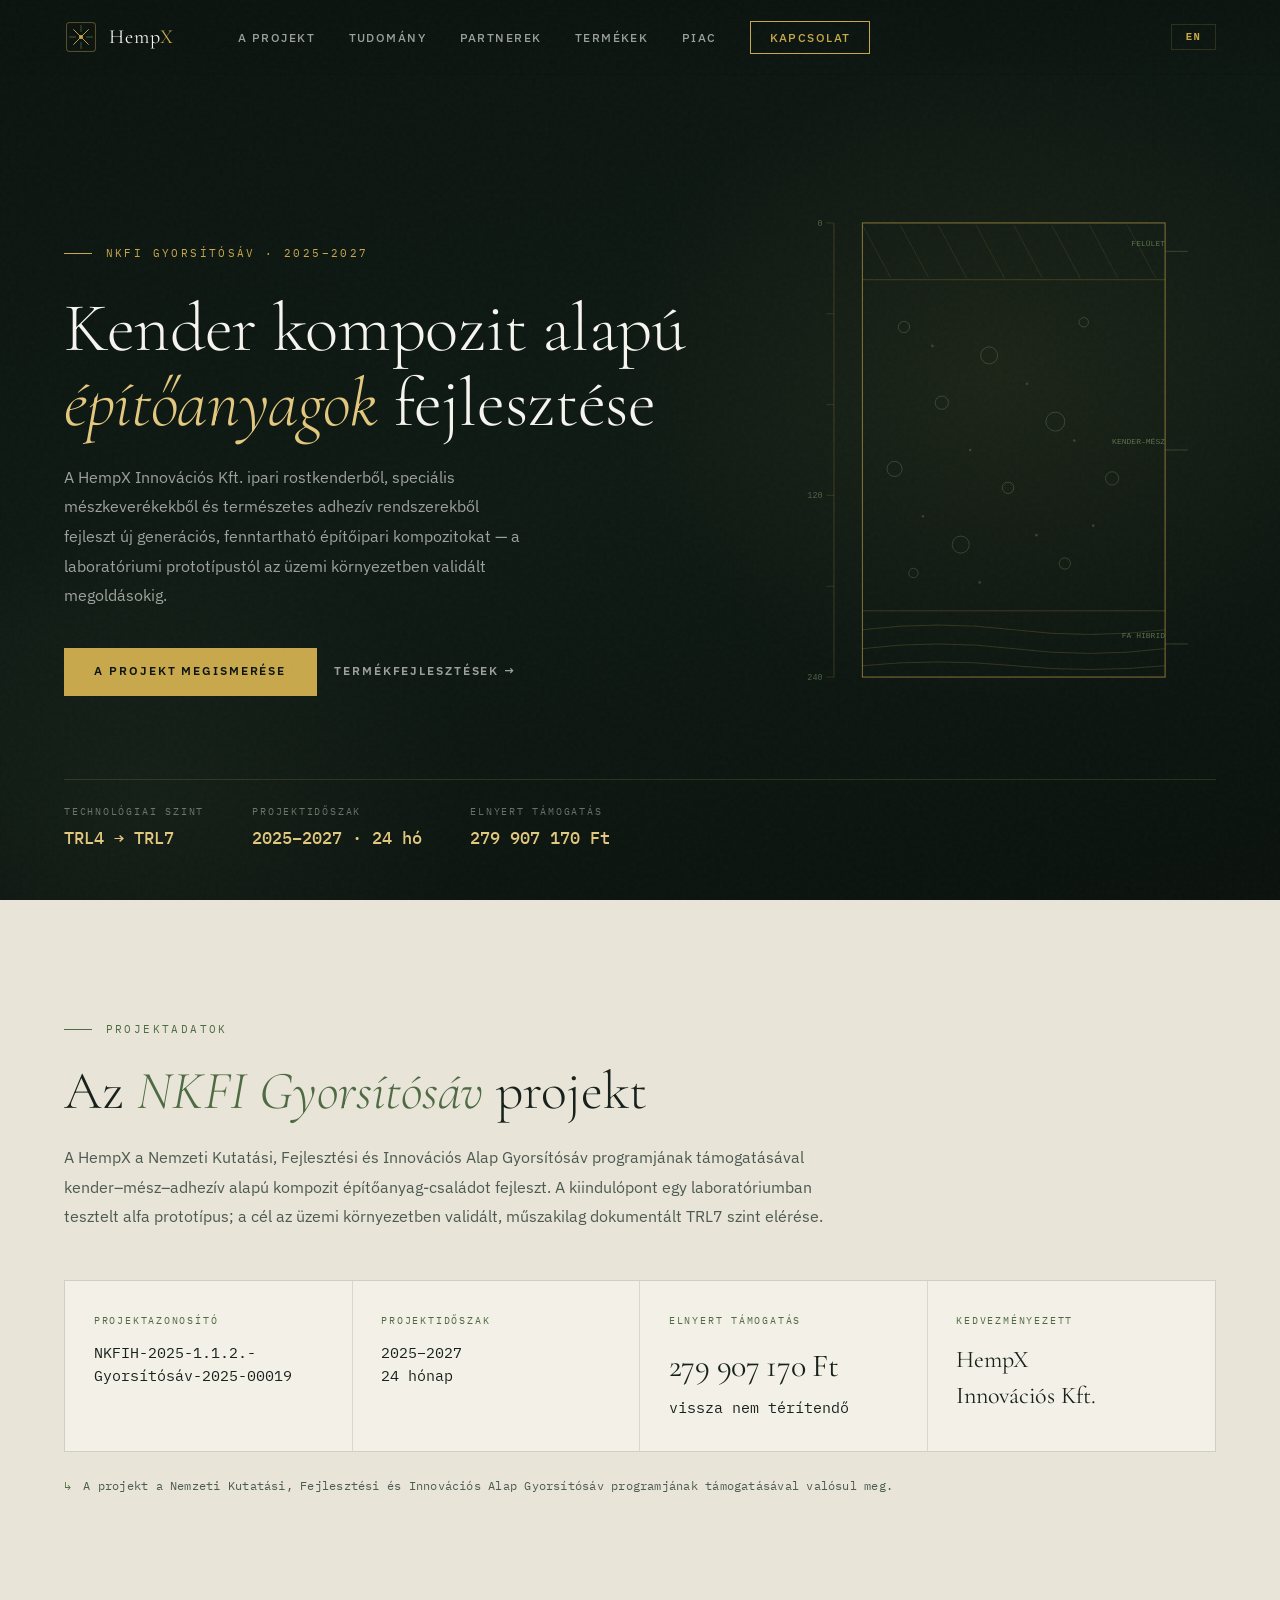
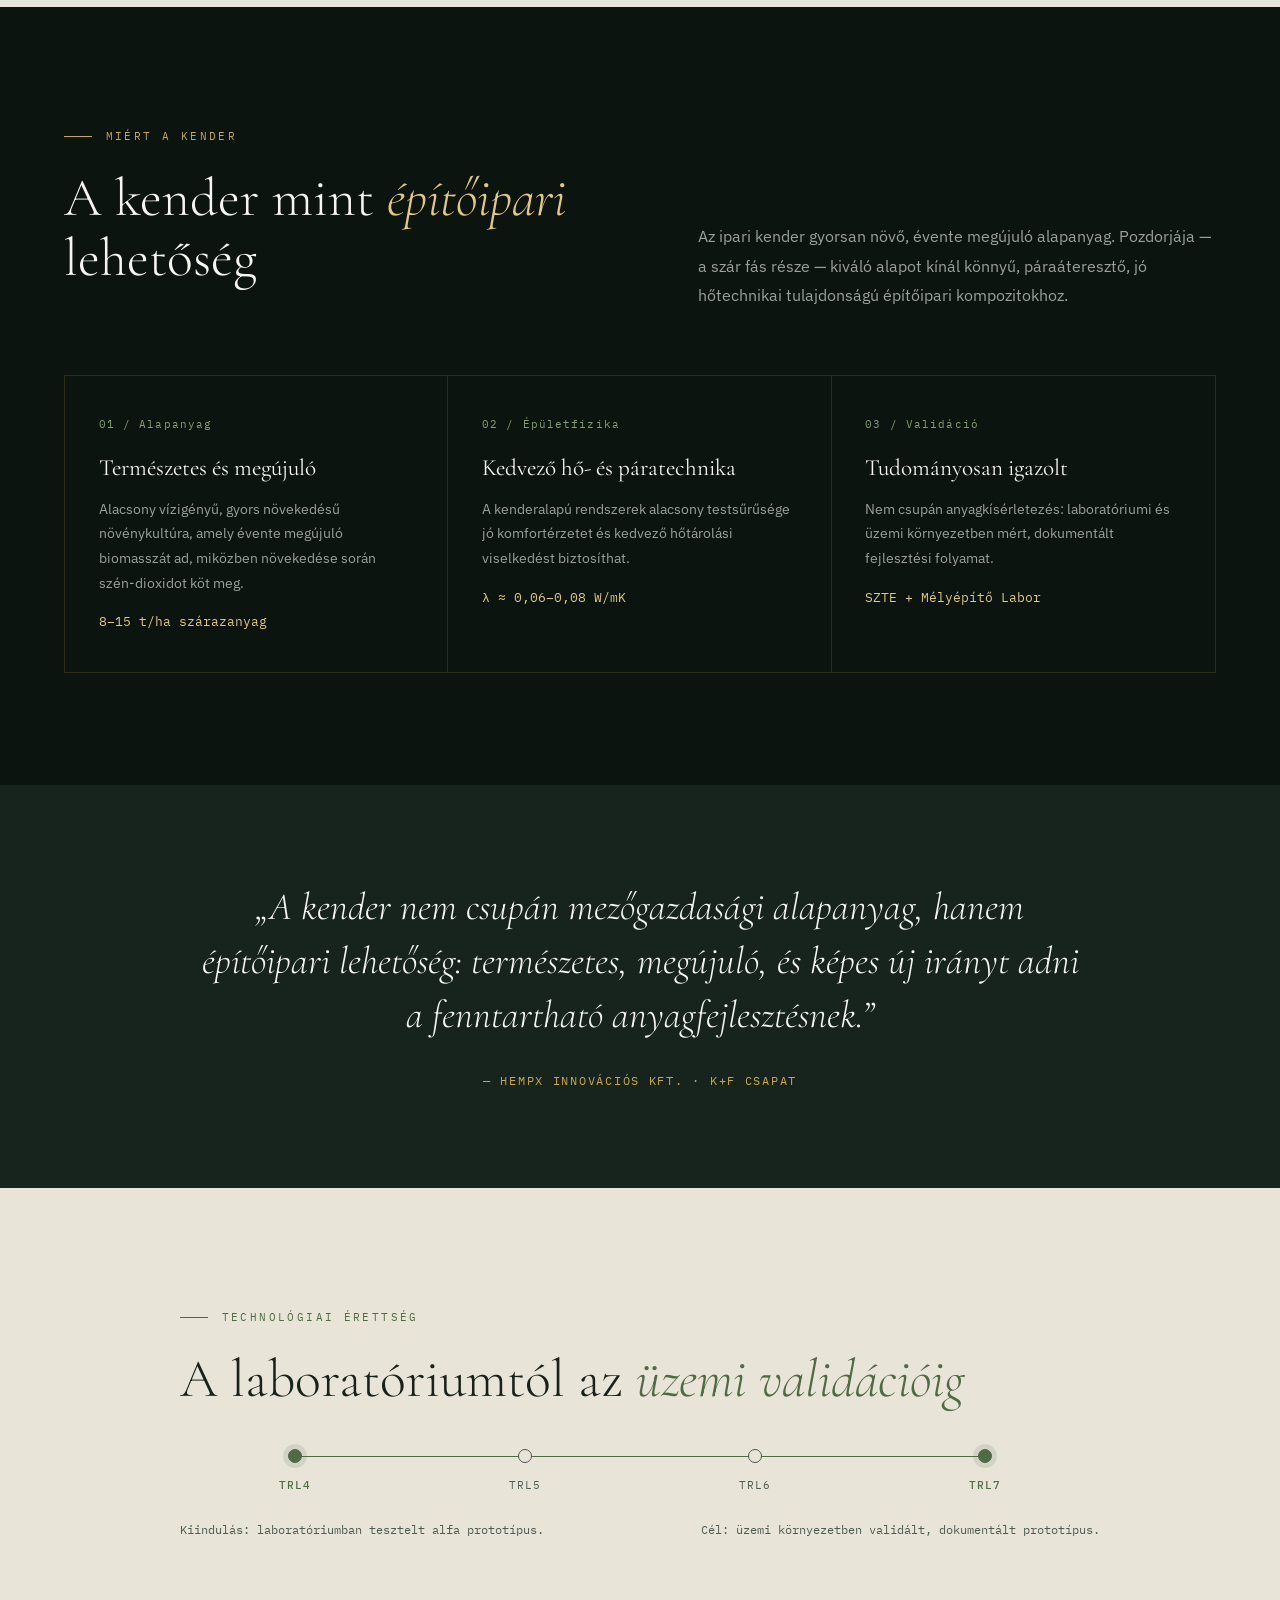
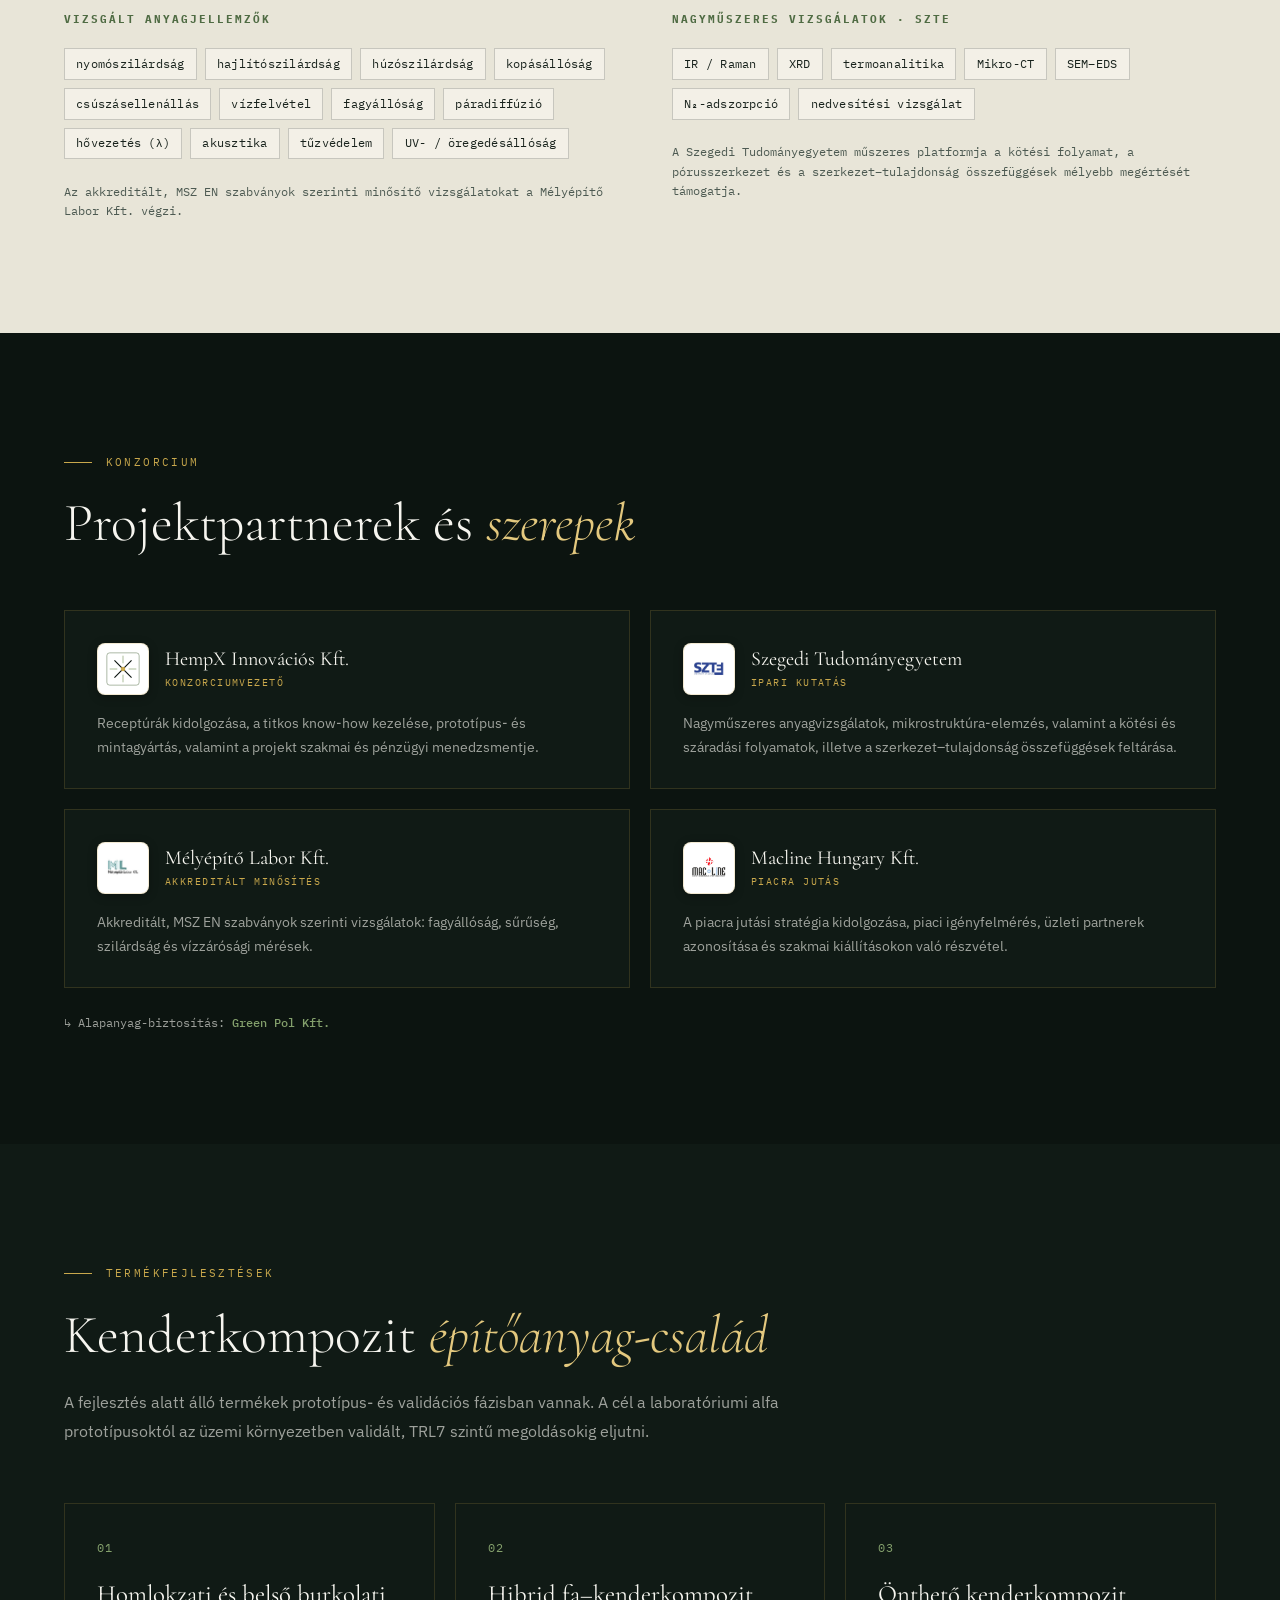
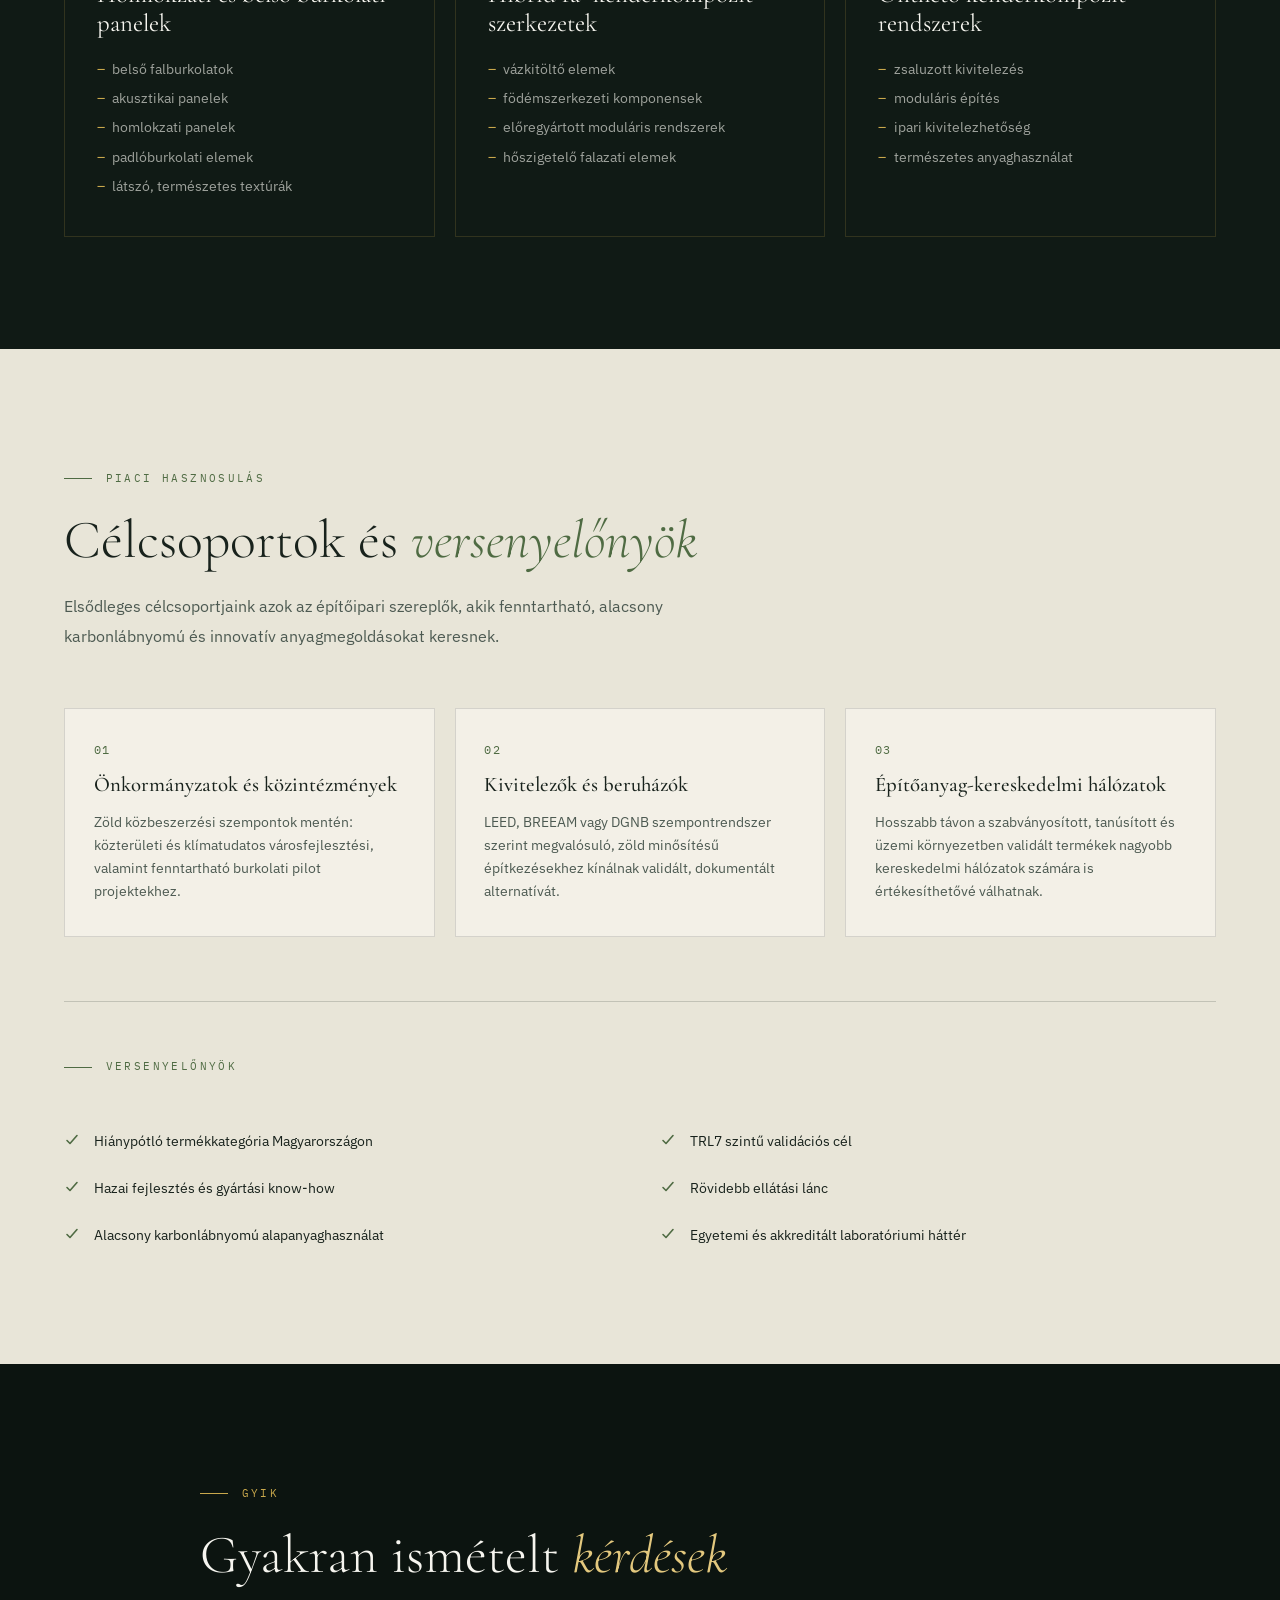
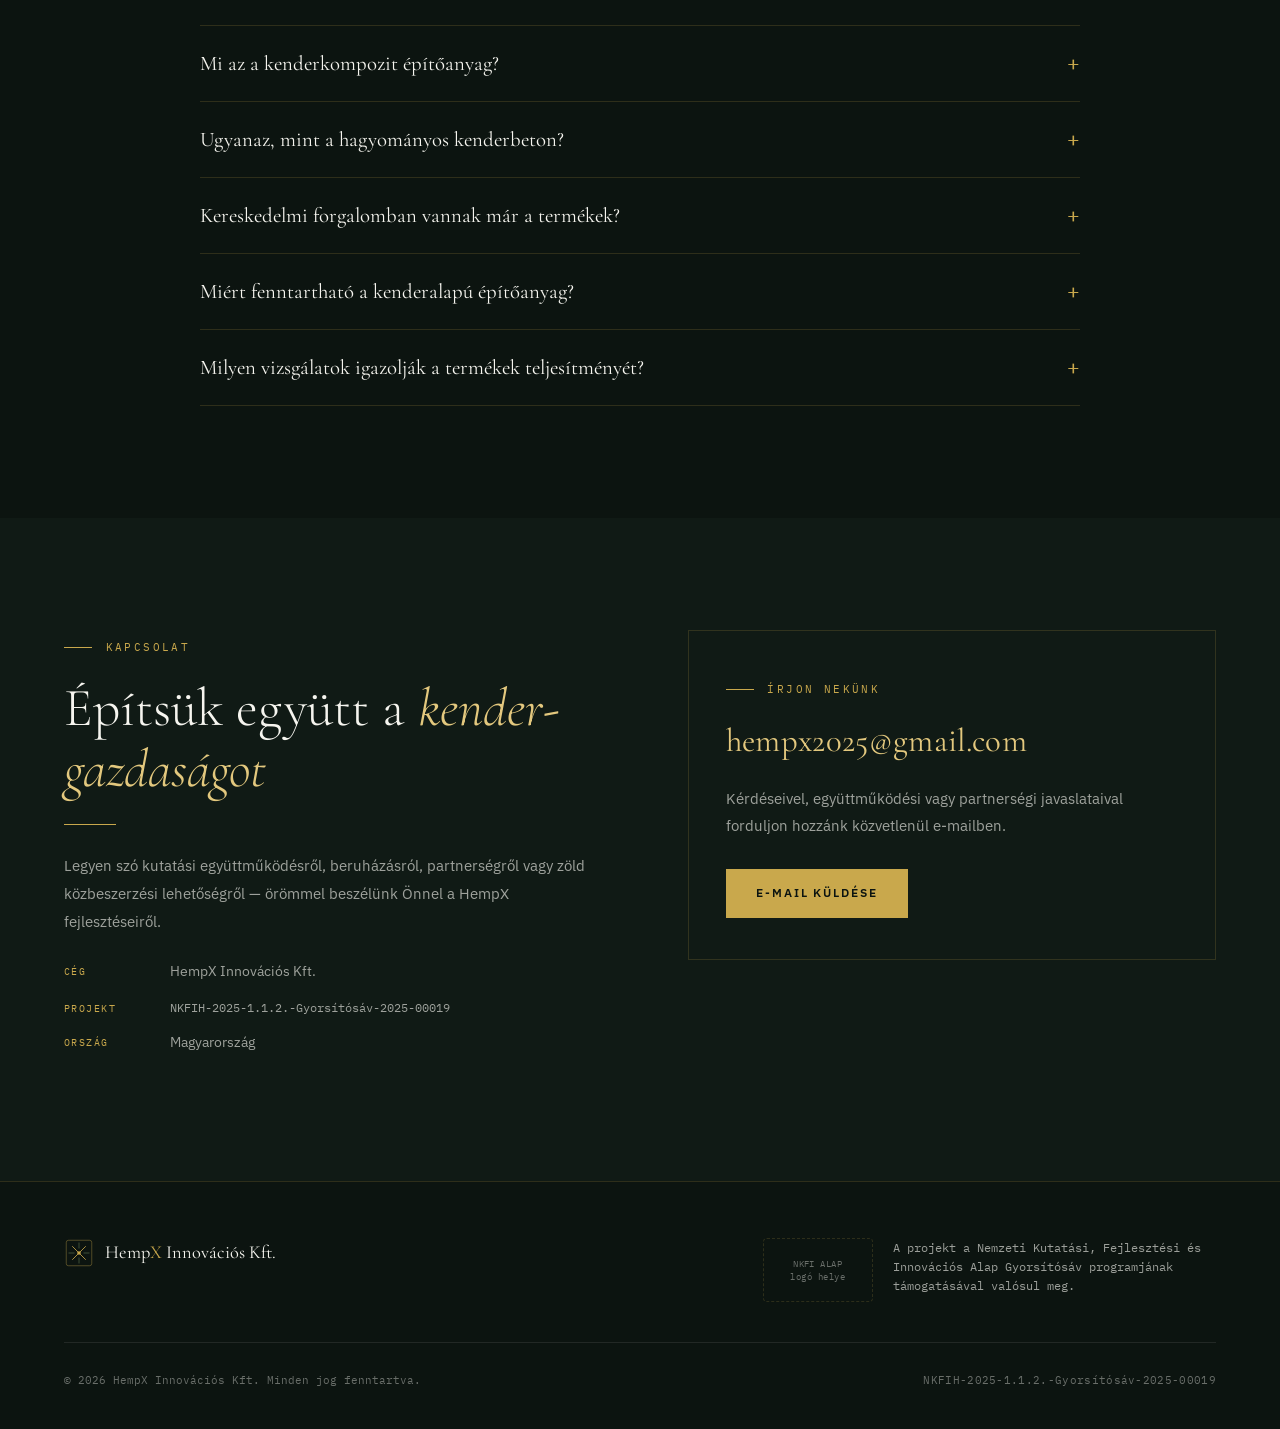
==== commit 0327ea3f: "logok hozzaadva es angol nyelv fixed" ====
--- a/hempx/index.html
+++ b/hempx/index.html
@@ -125,6 +125,7 @@
     background: linear-gradient(to bottom, rgba(12,20,16,0.92), transparent);
     transition: background .3s, border-color .3s, backdrop-filter .3s;
     border-bottom: 1px solid transparent;
+    gap: 1.5rem;
   }
   .brand { display: flex; align-items: center; gap: 0.7rem; text-decoration: none; }
   .brand svg { width: 34px; height: 34px; display: block; }
@@ -134,7 +135,7 @@
     letter-spacing: 0.04em; color: var(--white);
   }
   .brand-name b { font-weight: 400; color: var(--gold); }
-  .nav-links { list-style: none; display: flex; gap: 2.1rem; align-items: center; }
+  .nav-links { list-style: none; display: flex; gap: 2.1rem; align-items: center; margin-right: auto; margin-left: 2.5rem; }
   .nav-links a {
     text-decoration: none; color: var(--dim);
     font-size: 0.74rem; letter-spacing: 0.12em; text-transform: uppercase;
@@ -146,6 +147,28 @@
     padding: 0.5rem 1.15rem; transition: background .25s, color .25s;
   }
   .nav-cta:hover { background: var(--gold); color: var(--ink) !important; }
+
+  /* ─────────────── LANGUAGE TOGGLE ─────────────── */
+  .lang-toggle {
+    font-family: var(--mono);
+    font-size: 0.66rem;
+    letter-spacing: 0.14em;
+    text-transform: uppercase;
+    font-weight: 600;
+    color: var(--gold);
+    background: transparent;
+    border: 1px solid var(--line);
+    padding: 0.42rem 0.85rem;
+    cursor: pointer;
+    transition: border-color .25s, color .25s, background .25s;
+    line-height: 1;
+  }
+  .lang-toggle:hover { border-color: var(--gold); color: var(--gold-light); }
+  .mobile-menu .lang-toggle {
+    font-size: 0.72rem;
+    padding: 0.6rem 1.4rem;
+    margin-top: 0.5rem;
+  }
 
   .burger {
     display: none; flex-direction: column; gap: 5px;
@@ -286,19 +309,17 @@
   .partner:hover { border-color: rgba(201,168,76,0.4); }
   .partner-top { display: flex; align-items: center; gap: 1rem; margin-bottom: 1.1rem; }
   .partner-logo {
-    width: 60px; height: 60px; flex: none;
-    border-radius: 8px;
+    width: 52px; height: 52px; flex: none;
     background: #ffffff;
-    border: 1px solid rgba(246,245,239,0.16);
-    box-shadow: 0 1px 2px rgba(0,0,0,0.28), inset 0 0 0 1px rgba(12,20,16,0.05);
+    border: 1px solid rgba(201,168,76,0.25); border-radius: 8px;
+    box-shadow: 0 2px 10px rgba(0,0,0,0.28);
     display: flex; align-items: center; justify-content: center;
-    padding: 7px; overflow: hidden;
-  }
-  .partner-logo img {
-    max-width: 100%; max-height: 100%;
-    width: auto; height: auto; object-fit: contain; display: block;
-  }
-  .partner-logo svg { width: 36px; height: 36px; display: block; }
+    padding: 6px; overflow: hidden;
+  }
+  .partner-logo img, .partner-logo svg {
+    max-width: 100%; max-height: 100%; width: auto; height: auto;
+    object-fit: contain; display: block;
+  }
   .partner h3 { font-family: var(--serif); font-weight: 400; font-size: 1.25rem; color: var(--white); line-height: 1.2; }
   .partner .role { font-family: var(--mono); font-size: 0.6rem; letter-spacing: 0.15em; text-transform: uppercase; color: var(--gold); margin-top: 0.2rem; }
   .partner p { font-size: 0.86rem; color: var(--dim); line-height: 1.7; }
@@ -424,6 +445,7 @@
     nav { padding: 1.1rem 1.4rem; }
     .nav-links { display: none; }
     .burger { display: flex; }
+    nav > .lang-toggle { display: none; }
     .band, .quote { padding: 4.5rem 1.4rem; }
     .hero { padding: 7rem 1.4rem 9rem; min-height: 100svh; }
     .hero-core { width: 70vw; right: -12%; opacity: 0.28; }
@@ -454,7 +476,7 @@
 
 <!-- ─────────────── NAV ─────────────── -->
 <nav id="nav">
-  <a href="#top" class="brand" aria-label="HempX – kezdőlap">
+  <a href="#top" class="brand" aria-label="HempX – kezdőlap" data-en-aria="HempX – homepage">
     <svg viewBox="0 0 40 40" fill="none" xmlns="http://www.w3.org/2000/svg" aria-hidden="true">
       <rect x="3" y="3" width="34" height="34" rx="3" stroke="#c9a84c" stroke-width="0.9" opacity="0.55"/>
       <path d="M11 11 L29 29 M29 11 L11 29" stroke="#c9a84c" stroke-width="1.1"/>
@@ -464,25 +486,27 @@
     <span class="brand-name">Hemp<b>X</b></span>
   </a>
   <ul class="nav-links">
-    <li><a href="#projekt">A projekt</a></li>
-    <li><a href="#tudomany">Tudomány</a></li>
-    <li><a href="#partnerek">Partnerek</a></li>
-    <li><a href="#termekek">Termékek</a></li>
-    <li><a href="#piac">Piac</a></li>
-    <li><a href="#kapcsolat" class="nav-cta">Kapcsolat</a></li>
+    <li><a href="#projekt" data-en="The Project">A projekt</a></li>
+    <li><a href="#tudomany" data-en="Science">Tudomány</a></li>
+    <li><a href="#partnerek" data-en="Partners">Partnerek</a></li>
+    <li><a href="#termekek" data-en="Products">Termékek</a></li>
+    <li><a href="#piac" data-en="Market">Piac</a></li>
+    <li><a href="#kapcsolat" class="nav-cta" data-en="Contact">Kapcsolat</a></li>
   </ul>
-  <button class="burger" id="burger" aria-label="Menü" aria-expanded="false">
+  <button class="lang-toggle" type="button" aria-label="Switch to English">EN</button>
+  <button class="burger" id="burger" aria-label="Menü" data-en-aria="Menu" aria-expanded="false">
     <span></span><span></span><span></span>
   </button>
 </nav>
 
 <div class="mobile-menu" id="mobileMenu">
-  <a href="#projekt" class="m-link">A projekt</a>
-  <a href="#tudomany" class="m-link">Tudomány</a>
-  <a href="#partnerek" class="m-link">Partnerek</a>
-  <a href="#termekek" class="m-link">Termékek</a>
-  <a href="#piac" class="m-link">Piac</a>
-  <a href="#kapcsolat" class="m-link" style="color:var(--gold)">Kapcsolat</a>
+  <a href="#projekt" class="m-link" data-en="The Project">A projekt</a>
+  <a href="#tudomany" class="m-link" data-en="Science">Tudomány</a>
+  <a href="#partnerek" class="m-link" data-en="Partners">Partnerek</a>
+  <a href="#termekek" class="m-link" data-en="Products">Termékek</a>
+  <a href="#piac" class="m-link" data-en="Market">Piac</a>
+  <a href="#kapcsolat" class="m-link" style="color:var(--gold)" data-en="Contact">Kapcsolat</a>
+  <button class="lang-toggle" type="button" aria-label="Switch to English">EN</button>
 </div>
 
 <!-- ─────────────── HERO ─────────────── -->
@@ -547,31 +571,31 @@
 
     <!-- layer callouts -->
     <line x1="406" y1="90" x2="430" y2="90" stroke="#84a06c" stroke-width="0.6" opacity="0.6"/>
-    <text x="406" y="84" fill="#84a06c" font-family="monospace" font-size="8.5" text-anchor="end" opacity="0.7">FELÜLET</text>
+    <text x="406" y="84" fill="#84a06c" font-family="monospace" font-size="8.5" text-anchor="end" opacity="0.7" data-en="SURFACE">FELÜLET</text>
     <line x1="406" y1="300" x2="430" y2="300" stroke="#84a06c" stroke-width="0.6" opacity="0.6"/>
-    <text x="406" y="294" fill="#84a06c" font-family="monospace" font-size="8.5" text-anchor="end" opacity="0.7">KENDER–MÉSZ</text>
+    <text x="406" y="294" fill="#84a06c" font-family="monospace" font-size="8.5" text-anchor="end" opacity="0.7" data-en="HEMP-LIME">KENDER–MÉSZ</text>
     <line x1="406" y1="505" x2="430" y2="505" stroke="#84a06c" stroke-width="0.6" opacity="0.6"/>
-    <text x="406" y="499" fill="#84a06c" font-family="monospace" font-size="8.5" text-anchor="end" opacity="0.7">FA HIBRID</text>
+    <text x="406" y="499" fill="#84a06c" font-family="monospace" font-size="8.5" text-anchor="end" opacity="0.7" data-en="TIMBER HYBRID">FA HIBRID</text>
   </svg>
 
   <div class="hero-content">
-    <span class="eyebrow">NKFI Gyorsítósáv · 2025–2027</span>
-    <h1 class="h-display">Kender kompozit alapú <em>építőanyagok</em> fejlesztése</h1>
-    <p class="hero-sub lede">
+    <span class="eyebrow" data-en="NRDI Accelerator Programme · 2025–2027">NKFI Gyorsítósáv · 2025–2027</span>
+    <h1 class="h-display" data-en="Development of hemp composite <em>building materials</em>">Kender kompozit alapú <em>építőanyagok</em> fejlesztése</h1>
+    <p class="hero-sub lede" data-en="HempX Innovation Ltd. develops next-generation, sustainable construction composites from industrial fibre hemp, special lime mixtures and natural adhesive systems — from laboratory prototype to industrially validated solutions.">
       A HempX Innovációs Kft. ipari rostkenderből, speciális mészkeverékekből és természetes
       adhezív rendszerekből fejleszt új generációs, fenntartható építőipari kompozitokat —
       a laboratóriumi prototípustól az üzemi környezetben validált megoldásokig.
     </p>
     <div class="hero-actions">
-      <a href="#projekt" class="btn btn-solid">A projekt megismerése</a>
-      <a href="#termekek" class="btn btn-ghost">Termékfejlesztések →</a>
+      <a href="#projekt" class="btn btn-solid" data-en="Discover the project">A projekt megismerése</a>
+      <a href="#termekek" class="btn btn-ghost" data-en="Product developments →">Termékfejlesztések →</a>
     </div>
   </div>
 
   <div class="hero-meta">
-    <div><span class="k">Technológiai szint</span><span class="v">TRL4 → TRL7</span></div>
-    <div><span class="k">Projektidőszak</span><span class="v">2025–2027 · 24 hó</span></div>
-    <div><span class="k">Elnyert támogatás</span><span class="v">279 907 170 Ft</span></div>
+    <div><span class="k" data-en="Technology readiness">Technológiai szint</span><span class="v">TRL4 → TRL7</span></div>
+    <div><span class="k" data-en="Project period">Projektidőszak</span><span class="v" data-en="2025–2027 · 24 months">2025–2027 · 24 hó</span></div>
+    <div><span class="k" data-en="Grant awarded">Elnyert támogatás</span><span class="v" data-en="279,907,170 HUF">279 907 170 Ft</span></div>
   </div>
 </section>
 
@@ -579,9 +603,9 @@
 <section class="band band--stone" id="projekt">
   <div class="wrap">
     <div class="spec-head reveal">
-      <span class="eyebrow on-stone">Projektadatok</span>
-      <h2 class="sec-title">Az <em>NKFI Gyorsítósáv</em> projekt</h2>
-      <p class="lede on-stone">
+      <span class="eyebrow on-stone" data-en="Project Data">Projektadatok</span>
+      <h2 class="sec-title" data-en="The <em>NRDI Accelerator</em> Project">Az <em>NKFI Gyorsítósáv</em> projekt</h2>
+      <p class="lede on-stone" data-en="With the support of the Accelerator Programme of the National Research, Development and Innovation Fund, HempX is developing a family of hemp-lime-adhesive based composite building materials. The starting point is a laboratory-tested alpha prototype; the goal is to reach TRL7 — an industrially validated, technically documented level.">
         A HempX a Nemzeti Kutatási, Fejlesztési és Innovációs Alap Gyorsítósáv programjának
         támogatásával kender–mész–adhezív alapú kompozit építőanyag-családot fejleszt.
         A kiindulópont egy laboratóriumban tesztelt alfa prototípus; a cél az üzemi
@@ -591,26 +615,26 @@
 
     <div class="spec-grid reveal">
       <div class="spec-cell">
-        <div class="k">Projektazonosító</div>
+        <div class="k" data-en="Project ID">Projektazonosító</div>
         <div class="v">NKFIH-2025-1.1.2.-<br>Gyorsítósáv-2025-00019</div>
       </div>
       <div class="spec-cell">
-        <div class="k">Projektidőszak</div>
-        <div class="v">2025–2027<br>24 hónap</div>
+        <div class="k" data-en="Project Period">Projektidőszak</div>
+        <div class="v" data-en="2025–2027<br>24 months">2025–2027<br>24 hónap</div>
       </div>
       <div class="spec-cell">
-        <div class="k">Elnyert támogatás</div>
-        <div class="v big">279 907 170 Ft</div>
-        <div class="v" style="margin-top:.4rem">vissza nem térítendő</div>
+        <div class="k" data-en="Grant Awarded">Elnyert támogatás</div>
+        <div class="v big" data-en="279,907,170 HUF">279 907 170 Ft</div>
+        <div class="v" style="margin-top:.4rem" data-en="non-repayable grant">vissza nem térítendő</div>
       </div>
       <div class="spec-cell">
-        <div class="k">Kedvezményezett</div>
+        <div class="k" data-en="Beneficiary">Kedvezményezett</div>
         <div class="v big" style="font-size:1.5rem">HempX<br>Innovációs Kft.</div>
       </div>
     </div>
     <div class="spec-note reveal">
       <span>↳</span>
-      <span>A projekt a Nemzeti Kutatási, Fejlesztési és Innovációs Alap Gyorsítósáv programjának támogatásával valósul meg.</span>
+      <span data-en="The project is implemented with the support of the Accelerator Programme of the National Research, Development and Innovation Fund.">A projekt a Nemzeti Kutatási, Fejlesztési és Innovációs Alap Gyorsítósáv programjának támogatásával valósul meg.</span>
     </div>
   </div>
 </section>
@@ -620,10 +644,10 @@
   <div class="wrap">
     <div class="why-head reveal">
       <div>
-        <span class="eyebrow">Miért a kender</span>
-        <h2 class="sec-title">A kender mint <em>építőipari</em> lehetőség</h2>
-      </div>
-      <p class="lede">
+        <span class="eyebrow" data-en="Why Hemp">Miért a kender</span>
+        <h2 class="sec-title" data-en="Hemp as a <em>construction industry</em> opportunity">A kender mint <em>építőipari</em> lehetőség</h2>
+      </div>
+      <p class="lede" data-en="Industrial hemp is a fast-growing, annually renewable raw material. Its hurd — the woody core of the stem — provides an excellent base for lightweight, vapour-permeable construction composites with good thermal properties.">
         Az ipari kender gyorsan növő, évente megújuló alapanyag. Pozdorjája — a szár fás
         része — kiváló alapot kínál könnyű, páraáteresztő, jó hőtechnikai tulajdonságú
         építőipari kompozitokhoz.
@@ -632,22 +656,22 @@
 
     <div class="why-grid reveal">
       <div class="why-col">
-        <div class="why-num">01 / Alapanyag</div>
-        <h3>Természetes és megújuló</h3>
-        <p>Alacsony vízigényű, gyors növekedésű növénykultúra, amely évente megújuló biomasszát ad, miközben növekedése során szén-dioxidot köt meg.</p>
-        <span class="data">8–15 t/ha szárazanyag</span>
+        <div class="why-num" data-en="01 / Raw Material">01 / Alapanyag</div>
+        <h3 data-en="Natural and renewable">Természetes és megújuló</h3>
+        <p data-en="A low-water, fast-growing crop that provides renewable biomass every year, while binding carbon dioxide as it grows.">Alacsony vízigényű, gyors növekedésű növénykultúra, amely évente megújuló biomasszát ad, miközben növekedése során szén-dioxidot köt meg.</p>
+        <span class="data" data-en="8–15 t/ha dry matter">8–15 t/ha szárazanyag</span>
       </div>
       <div class="why-col">
-        <div class="why-num">02 / Épületfizika</div>
-        <h3>Kedvező hő- és páratechnika</h3>
-        <p>A kenderalapú rendszerek alacsony testsűrűsége jó komfortérzetet és kedvező hőtárolási viselkedést biztosíthat.</p>
+        <div class="why-num" data-en="02 / Building Physics">02 / Épületfizika</div>
+        <h3 data-en="Favourable thermal and moisture behaviour">Kedvező hő- és páratechnika</h3>
+        <p data-en="The low density of hemp-based systems can provide good comfort levels and favourable heat-storage behaviour.">A kenderalapú rendszerek alacsony testsűrűsége jó komfortérzetet és kedvező hőtárolási viselkedést biztosíthat.</p>
         <span class="data">λ ≈ 0,06–0,08 W/mK</span>
       </div>
       <div class="why-col">
-        <div class="why-num">03 / Validáció</div>
-        <h3>Tudományosan igazolt</h3>
-        <p>Nem csupán anyagkísérletezés: laboratóriumi és üzemi környezetben mért, dokumentált fejlesztési folyamat.</p>
-        <span class="data">SZTE + Mélyépítő Labor</span>
+        <div class="why-num" data-en="03 / Validation">03 / Validáció</div>
+        <h3 data-en="Scientifically validated">Tudományosan igazolt</h3>
+        <p data-en="Not just material experimentation — a documented development process measured in both laboratory and industrial environments.">Nem csupán anyagkísérletezés: laboratóriumi és üzemi környezetben mért, dokumentált fejlesztési folyamat.</p>
+        <span class="data" data-en="University of Szeged + Mélyépítő Labor">SZTE + Mélyépítő Labor</span>
       </div>
     </div>
   </div>
@@ -655,63 +679,63 @@
 
 <!-- ─────────────── QUOTE ─────────────── -->
 <section class="quote reveal">
-  <blockquote>
+  <blockquote data-en="“Hemp is not just an agricultural raw material but a construction industry opportunity: natural, renewable, and capable of giving new direction to sustainable material development.”">
     „A kender nem csupán mezőgazdasági alapanyag, hanem építőipari lehetőség: természetes,
     megújuló, és képes új irányt adni a fenntartható anyagfejlesztésnek.”
   </blockquote>
-  <cite>— HempX Innovációs Kft. · K+F csapat</cite>
+  <cite data-en="— HempX Innovation Ltd. · R&amp;D Team">— HempX Innovációs Kft. · K+F csapat</cite>
 </section>
 
 <!-- ─────────────── TRL + SCIENCE ─────────────── -->
 <section class="band band--stone" id="tudomany">
   <div class="wrap">
     <div class="trl-wrap reveal">
-      <span class="eyebrow on-stone">Technológiai érettség</span>
-      <h2 class="sec-title">A laboratóriumtól az <em>üzemi validációig</em></h2>
-
-      <div class="trl-track" role="img" aria-label="Technológiai érettségi szint TRL4-ről TRL7-re">
+      <span class="eyebrow on-stone" data-en="Technology Readiness">Technológiai érettség</span>
+      <h2 class="sec-title" data-en="From laboratory to <em>industrial validation</em>">A laboratóriumtól az <em>üzemi validációig</em></h2>
+
+      <div class="trl-track" role="img" aria-label="Technológiai érettségi szint TRL4-ről TRL7-re" data-en-aria="Technology readiness level from TRL4 to TRL7">
         <div class="trl-step active fill"><span class="trl-line"></span><div class="trl-dot"></div><div class="trl-label">TRL4</div></div>
         <div class="trl-step fill"><span class="trl-line"></span><div class="trl-dot"></div><div class="trl-label">TRL5</div></div>
         <div class="trl-step fill"><span class="trl-line"></span><div class="trl-dot"></div><div class="trl-label">TRL6</div></div>
         <div class="trl-step active fill"><span class="trl-line"></span><div class="trl-dot"></div><div class="trl-label">TRL7</div></div>
       </div>
       <div class="trl-caption">
-        <span>Kiindulás: laboratóriumban tesztelt alfa prototípus.</span>
-        <span>Cél: üzemi környezetben validált, dokumentált prototípus.</span>
+        <span data-en="Starting point: laboratory-tested alpha prototype.">Kiindulás: laboratóriumban tesztelt alfa prototípus.</span>
+        <span data-en="Goal: industrially validated, documented prototype.">Cél: üzemi környezetben validált, dokumentált prototípus.</span>
       </div>
     </div>
 
     <div class="sci-cols reveal">
       <div class="sci-block">
-        <h4>Vizsgált anyagjellemzők</h4>
+        <h4 data-en="Material Properties Tested">Vizsgált anyagjellemzők</h4>
         <div class="chips">
-          <span class="chip">nyomószilárdság</span>
-          <span class="chip">hajlítószilárdság</span>
-          <span class="chip">húzószilárdság</span>
-          <span class="chip">kopásállóság</span>
-          <span class="chip">csúszásellenállás</span>
-          <span class="chip">vízfelvétel</span>
-          <span class="chip">fagyállóság</span>
-          <span class="chip">páradiffúzió</span>
-          <span class="chip">hővezetés (λ)</span>
-          <span class="chip">akusztika</span>
-          <span class="chip">tűzvédelem</span>
-          <span class="chip">UV- / öregedésállóság</span>
+          <span class="chip" data-en="compressive strength">nyomószilárdság</span>
+          <span class="chip" data-en="flexural strength">hajlítószilárdság</span>
+          <span class="chip" data-en="tensile strength">húzószilárdság</span>
+          <span class="chip" data-en="abrasion resistance">kopásállóság</span>
+          <span class="chip" data-en="slip resistance">csúszásellenállás</span>
+          <span class="chip" data-en="water absorption">vízfelvétel</span>
+          <span class="chip" data-en="frost resistance">fagyállóság</span>
+          <span class="chip" data-en="vapour diffusion">páradiffúzió</span>
+          <span class="chip" data-en="thermal conductivity (λ)">hővezetés (λ)</span>
+          <span class="chip" data-en="acoustics">akusztika</span>
+          <span class="chip" data-en="fire protection">tűzvédelem</span>
+          <span class="chip" data-en="UV / ageing resistance">UV- / öregedésállóság</span>
         </div>
-        <p class="sci-note">Az akkreditált, MSZ EN szabványok szerinti minősítő vizsgálatokat a Mélyépítő Labor Kft. végzi.</p>
+        <p class="sci-note" data-en="Accredited certification tests according to MSZ EN standards are carried out by Mélyépítő Labor Kft.">Az akkreditált, MSZ EN szabványok szerinti minősítő vizsgálatokat a Mélyépítő Labor Kft. végzi.</p>
       </div>
       <div class="sci-block">
-        <h4>Nagyműszeres vizsgálatok · SZTE</h4>
+        <h4 data-en="Advanced Instrumental Analysis · University of Szeged">Nagyműszeres vizsgálatok · SZTE</h4>
         <div class="chips">
           <span class="chip">IR / Raman</span>
           <span class="chip">XRD</span>
-          <span class="chip">termoanalitika</span>
+          <span class="chip" data-en="thermal analysis">termoanalitika</span>
           <span class="chip">Mikro-CT</span>
           <span class="chip">SEM–EDS</span>
-          <span class="chip">N₂-adszorpció</span>
-          <span class="chip">nedvesítési vizsgálat</span>
+          <span class="chip" data-en="N₂ adsorption">N₂-adszorpció</span>
+          <span class="chip" data-en="wetting test">nedvesítési vizsgálat</span>
         </div>
-        <p class="sci-note">A Szegedi Tudományegyetem műszeres platformja a kötési folyamat, a pórusszerkezet és a szerkezet–tulajdonság összefüggések mélyebb megértését támogatja.</p>
+        <p class="sci-note" data-en="The instrumental platform of the University of Szeged supports a deeper understanding of the binding process, pore structure, and structure–property relationships.">A Szegedi Tudományegyetem műszeres platformja a kötési folyamat, a pórusszerkezet és a szerkezet–tulajdonság összefüggések mélyebb megértését támogatja.</p>
       </div>
     </div>
   </div>
@@ -721,14 +745,14 @@
 <section class="band" id="partnerek">
   <div class="wrap">
     <div class="prod-head reveal">
-      <span class="eyebrow">Konzorcium</span>
-      <h2 class="sec-title">Projektpartnerek és <em>szerepek</em></h2>
+      <span class="eyebrow" data-en="Consortium">Konzorcium</span>
+      <h2 class="sec-title" data-en="Project Partners and <em>Roles</em>">Projektpartnerek és <em>szerepek</em></h2>
     </div>
 
     <div class="partner-grid reveal">
       <div class="partner">
         <div class="partner-top">
-          <div class="partner-logo" role="img" aria-label="HempX Innovációs Kft. logó">
+          <div class="partner-logo" role="img" aria-label="HempX Innovációs Kft. logó" data-en-aria="HempX Innovation Ltd. logo">
             <svg viewBox="0 0 40 40" fill="none" xmlns="http://www.w3.org/2000/svg" aria-hidden="true">
               <rect x="3" y="3" width="34" height="34" rx="3" stroke="#4f6b43" stroke-width="0.9" opacity="0.55"/>
               <path d="M11 11 L29 29 M29 11 L11 29" stroke="#0c1410" stroke-width="1.2"/>
@@ -736,33 +760,33 @@
               <circle cx="20" cy="20" r="2.4" fill="#c9a84c"/>
             </svg>
           </div>
-          <div><h3>HempX Innovációs Kft.</h3><div class="role">Konzorciumvezető</div></div>
+          <div><h3>HempX Innovációs Kft.</h3><div class="role" data-en="Consortium Leader">Konzorciumvezető</div></div>
         </div>
-        <p>Receptúrák kidolgozása, a titkos know-how kezelése, prototípus- és mintagyártás, valamint a projekt szakmai és pénzügyi menedzsmentje.</p>
+        <p data-en="Development of formulations, management of confidential know-how, prototype and sample production, and the project's professional and financial management.">Receptúrák kidolgozása, a titkos know-how kezelése, prototípus- és mintagyártás, valamint a projekt szakmai és pénzügyi menedzsmentje.</p>
       </div>
       <div class="partner">
         <div class="partner-top">
-          <div class="partner-logo"><img src="SZTE.jpg" alt="Szegedi Tudományegyetem logó" loading="lazy" decoding="async"></div>
-          <div><h3>Szegedi Tudományegyetem</h3><div class="role">Ipari kutatás</div></div>
+          <div class="partner-logo"><img src="SZTE.jpg" alt="Szegedi Tudományegyetem" loading="lazy" decoding="async"></div>
+          <div><h3 data-en="University of Szeged">Szegedi Tudományegyetem</h3><div class="role" data-en="Industrial Research">Ipari kutatás</div></div>
         </div>
-        <p>Nagyműszeres anyagvizsgálatok, mikrostruktúra-elemzés, valamint a kötési és száradási folyamatok, illetve a szerkezet–tulajdonság összefüggések feltárása.</p>
+        <p data-en="Advanced instrumental material testing, microstructure analysis, and exploration of binding and drying processes as well as structure–property relationships.">Nagyműszeres anyagvizsgálatok, mikrostruktúra-elemzés, valamint a kötési és száradási folyamatok, illetve a szerkezet–tulajdonság összefüggések feltárása.</p>
       </div>
       <div class="partner">
         <div class="partner-top">
-          <div class="partner-logo"><img src="melyepito-labor.jpg" alt="Mélyépítő Labor Kft. logó" loading="lazy" decoding="async"></div>
-          <div><h3>Mélyépítő Labor Kft.</h3><div class="role">Akkreditált minősítés</div></div>
+          <div class="partner-logo"><img src="[data-uri]" alt="Mélyépítő Labor Kft." loading="lazy" decoding="async"></div>
+          <div><h3>Mélyépítő Labor Kft.</h3><div class="role" data-en="Accredited Certification">Akkreditált minősítés</div></div>
         </div>
-        <p>Akkreditált, MSZ EN szabványok szerinti vizsgálatok: fagyállóság, sűrűség, szilárdság és vízzárósági mérések.</p>
+        <p data-en="Accredited testing according to MSZ EN standards: frost resistance, density, strength and water-tightness measurements.">Akkreditált, MSZ EN szabványok szerinti vizsgálatok: fagyállóság, sűrűség, szilárdság és vízzárósági mérések.</p>
       </div>
       <div class="partner">
         <div class="partner-top">
-          <div class="partner-logo"><img src="Mac_Line.jpg" alt="Macline Hungary Kft. logó" loading="lazy" decoding="async"></div>
-          <div><h3>Macline Hungary Kft.</h3><div class="role">Piacra jutás</div></div>
+          <div class="partner-logo"><img src="Mac_Line.jpg" alt="Macline Hungary Kft." loading="lazy" decoding="async"></div>
+          <div><h3>Macline Hungary Kft.</h3><div class="role" data-en="Market Entry">Piacra jutás</div></div>
         </div>
-        <p>A piacra jutási stratégia kidolgozása, piaci igényfelmérés, üzleti partnerek azonosítása és szakmai kiállításokon való részvétel.</p>
-      </div>
-    </div>
-    <p class="partner-foot reveal">↳ Alapanyag-biztosítás: <b>Green Pol Kft.</b></p>
+        <p data-en="Development of the market-entry strategy, market needs assessment, identification of business partners, and participation in trade exhibitions.">A piacra jutási stratégia kidolgozása, piaci igényfelmérés, üzleti partnerek azonosítása és szakmai kiállításokon való részvétel.</p>
+      </div>
+    </div>
+    <p class="partner-foot reveal" data-en="↳ Raw material supply: <b>Green Pol Kft.</b>">↳ Alapanyag-biztosítás: <b>Green Pol Kft.</b></p>
   </div>
 </section>
 
@@ -770,9 +794,9 @@
 <section class="band band--ink-2" id="termekek">
   <div class="wrap">
     <div class="prod-head reveal">
-      <span class="eyebrow">Termékfejlesztések</span>
-      <h2 class="sec-title">Kenderkompozit <em>építőanyag-család</em></h2>
-      <p class="lede">
+      <span class="eyebrow" data-en="Product Developments">Termékfejlesztések</span>
+      <h2 class="sec-title" data-en="Hemp Composite <em>Building Material Family</em>">Kenderkompozit <em>építőanyag-család</em></h2>
+      <p class="lede" data-en="The products under development are in the prototype and validation phase. The goal is to progress from laboratory alpha prototypes to industrially validated, TRL7-level solutions.">
         A fejlesztés alatt álló termékek prototípus- és validációs fázisban vannak.
         A cél a laboratóriumi alfa prototípusoktól az üzemi környezetben validált, TRL7 szintű megoldásokig eljutni.
       </p>
@@ -781,33 +805,33 @@
     <div class="prod-grid reveal">
       <div class="prod">
         <div class="prod-ix">01</div>
-        <h3>Homlokzati és belső burkolati panelek</h3>
+        <h3 data-en="Facade and Interior Cladding Panels">Homlokzati és belső burkolati panelek</h3>
         <ul class="prod-list">
-          <li>belső falburkolatok</li>
-          <li>akusztikai panelek</li>
-          <li>homlokzati panelek</li>
-          <li>padlóburkolati elemek</li>
-          <li>látszó, természetes textúrák</li>
+          <li data-en="interior wall claddings">belső falburkolatok</li>
+          <li data-en="acoustic panels">akusztikai panelek</li>
+          <li data-en="facade panels">homlokzati panelek</li>
+          <li data-en="floor covering elements">padlóburkolati elemek</li>
+          <li data-en="exposed, natural textures">látszó, természetes textúrák</li>
         </ul>
       </div>
       <div class="prod">
         <div class="prod-ix">02</div>
-        <h3>Hibrid fa–kenderkompozit szerkezetek</h3>
+        <h3 data-en="Hybrid Timber–Hemp Composite Structures">Hibrid fa–kenderkompozit szerkezetek</h3>
         <ul class="prod-list">
-          <li>vázkitöltő elemek</li>
-          <li>födémszerkezeti komponensek</li>
-          <li>előregyártott moduláris rendszerek</li>
-          <li>hőszigetelő falazati elemek</li>
+          <li data-en="frame infill elements">vázkitöltő elemek</li>
+          <li data-en="floor structure components">födémszerkezeti komponensek</li>
+          <li data-en="prefabricated modular systems">előregyártott moduláris rendszerek</li>
+          <li data-en="thermal insulating wall elements">hőszigetelő falazati elemek</li>
         </ul>
       </div>
       <div class="prod">
         <div class="prod-ix">03</div>
-        <h3>Önthető kenderkompozit rendszerek</h3>
+        <h3 data-en="Castable Hemp Composite Systems">Önthető kenderkompozit rendszerek</h3>
         <ul class="prod-list">
-          <li>zsaluzott kivitelezés</li>
-          <li>moduláris építés</li>
-          <li>ipari kivitelezhetőség</li>
-          <li>természetes anyaghasználat</li>
+          <li data-en="formwork construction">zsaluzott kivitelezés</li>
+          <li data-en="modular construction">moduláris építés</li>
+          <li data-en="industrial feasibility">ipari kivitelezhetőség</li>
+          <li data-en="use of natural materials">természetes anyaghasználat</li>
         </ul>
       </div>
     </div>
@@ -818,9 +842,9 @@
 <section class="band band--stone" id="piac">
   <div class="wrap">
     <div class="mkt-head reveal">
-      <span class="eyebrow on-stone">Piaci hasznosulás</span>
-      <h2 class="sec-title">Célcsoportok és <em>versenyelőnyök</em></h2>
-      <p class="lede on-stone">
+      <span class="eyebrow on-stone" data-en="Market Application">Piaci hasznosulás</span>
+      <h2 class="sec-title" data-en="Target Groups and <em>Competitive Advantages</em>">Célcsoportok és <em>versenyelőnyök</em></h2>
+      <p class="lede on-stone" data-en="Our primary target groups are construction industry players seeking sustainable, low-carbon and innovative material solutions.">
         Elsődleges célcsoportjaink azok az építőipari szereplők, akik fenntartható,
         alacsony karbonlábnyomú és innovatív anyagmegoldásokat keresnek.
       </p>
@@ -829,30 +853,30 @@
     <div class="mkt-rows reveal">
       <div class="mkt-card">
         <div class="num">01</div>
-        <h3>Önkormányzatok és közintézmények</h3>
-        <p>Zöld közbeszerzési szempontok mentén: közterületi és klímatudatos városfejlesztési, valamint fenntartható burkolati pilot projektekhez.</p>
+        <h3 data-en="Municipalities and Public Institutions">Önkormányzatok és közintézmények</h3>
+        <p data-en="Along green public procurement criteria: for public space and climate-conscious urban development, as well as sustainable paving pilot projects.">Zöld közbeszerzési szempontok mentén: közterületi és klímatudatos városfejlesztési, valamint fenntartható burkolati pilot projektekhez.</p>
       </div>
       <div class="mkt-card">
         <div class="num">02</div>
-        <h3>Kivitelezők és beruházók</h3>
-        <p>LEED, BREEAM vagy DGNB szempontrendszer szerint megvalósuló, zöld minősítésű építkezésekhez kínálnak validált, dokumentált alternatívát.</p>
+        <h3 data-en="Contractors and Investors">Kivitelezők és beruházók</h3>
+        <p data-en="Offering a validated, documented alternative for green-certified construction implemented under LEED, BREEAM or DGNB rating systems.">LEED, BREEAM vagy DGNB szempontrendszer szerint megvalósuló, zöld minősítésű építkezésekhez kínálnak validált, dokumentált alternatívát.</p>
       </div>
       <div class="mkt-card">
         <div class="num">03</div>
-        <h3>Építőanyag-kereskedelmi hálózatok</h3>
-        <p>Hosszabb távon a szabványosított, tanúsított és üzemi környezetben validált termékek nagyobb kereskedelmi hálózatok számára is értékesíthetővé válhatnak.</p>
+        <h3 data-en="Building Material Retail Networks">Építőanyag-kereskedelmi hálózatok</h3>
+        <p data-en="In the longer term, standardised, certified products validated in an industrial environment may become marketable through larger retail networks.">Hosszabb távon a szabványosított, tanúsított és üzemi környezetben validált termékek nagyobb kereskedelmi hálózatok számára is értékesíthetővé válhatnak.</p>
       </div>
     </div>
 
     <div class="adv-wrap reveal">
-      <span class="eyebrow on-stone">Versenyelőnyök</span>
+      <span class="eyebrow on-stone" data-en="Competitive Advantages">Versenyelőnyök</span>
       <div class="adv-grid">
-        <div class="adv-item"><svg width="16" height="16" viewBox="0 0 16 16"><path d="M3 8.5l3 3 7-8" stroke="#4f6b43" stroke-width="1.6" fill="none" stroke-linecap="round" stroke-linejoin="round"/></svg> Hiánypótló termékkategória Magyarországon</div>
-        <div class="adv-item"><svg width="16" height="16" viewBox="0 0 16 16"><path d="M3 8.5l3 3 7-8" stroke="#4f6b43" stroke-width="1.6" fill="none" stroke-linecap="round" stroke-linejoin="round"/></svg> TRL7 szintű validációs cél</div>
-        <div class="adv-item"><svg width="16" height="16" viewBox="0 0 16 16"><path d="M3 8.5l3 3 7-8" stroke="#4f6b43" stroke-width="1.6" fill="none" stroke-linecap="round" stroke-linejoin="round"/></svg> Hazai fejlesztés és gyártási know-how</div>
-        <div class="adv-item"><svg width="16" height="16" viewBox="0 0 16 16"><path d="M3 8.5l3 3 7-8" stroke="#4f6b43" stroke-width="1.6" fill="none" stroke-linecap="round" stroke-linejoin="round"/></svg> Rövidebb ellátási lánc</div>
-        <div class="adv-item"><svg width="16" height="16" viewBox="0 0 16 16"><path d="M3 8.5l3 3 7-8" stroke="#4f6b43" stroke-width="1.6" fill="none" stroke-linecap="round" stroke-linejoin="round"/></svg> Alacsony karbonlábnyomú alapanyaghasználat</div>
-        <div class="adv-item"><svg width="16" height="16" viewBox="0 0 16 16"><path d="M3 8.5l3 3 7-8" stroke="#4f6b43" stroke-width="1.6" fill="none" stroke-linecap="round" stroke-linejoin="round"/></svg> Egyetemi és akkreditált laboratóriumi háttér</div>
+        <div class="adv-item"><svg width="16" height="16" viewBox="0 0 16 16"><path d="M3 8.5l3 3 7-8" stroke="#4f6b43" stroke-width="1.6" fill="none" stroke-linecap="round" stroke-linejoin="round"/></svg> <span data-en="A gap-filling product category in Hungary">Hiánypótló termékkategória Magyarországon</span></div>
+        <div class="adv-item"><svg width="16" height="16" viewBox="0 0 16 16"><path d="M3 8.5l3 3 7-8" stroke="#4f6b43" stroke-width="1.6" fill="none" stroke-linecap="round" stroke-linejoin="round"/></svg> <span data-en="TRL7-level validation target">TRL7 szintű validációs cél</span></div>
+        <div class="adv-item"><svg width="16" height="16" viewBox="0 0 16 16"><path d="M3 8.5l3 3 7-8" stroke="#4f6b43" stroke-width="1.6" fill="none" stroke-linecap="round" stroke-linejoin="round"/></svg> <span data-en="Domestic development and manufacturing know-how">Hazai fejlesztés és gyártási know-how</span></div>
+        <div class="adv-item"><svg width="16" height="16" viewBox="0 0 16 16"><path d="M3 8.5l3 3 7-8" stroke="#4f6b43" stroke-width="1.6" fill="none" stroke-linecap="round" stroke-linejoin="round"/></svg> <span data-en="Shorter supply chain">Rövidebb ellátási lánc</span></div>
+        <div class="adv-item"><svg width="16" height="16" viewBox="0 0 16 16"><path d="M3 8.5l3 3 7-8" stroke="#4f6b43" stroke-width="1.6" fill="none" stroke-linecap="round" stroke-linejoin="round"/></svg> <span data-en="Low-carbon raw material use">Alacsony karbonlábnyomú alapanyaghasználat</span></div>
+        <div class="adv-item"><svg width="16" height="16" viewBox="0 0 16 16"><path d="M3 8.5l3 3 7-8" stroke="#4f6b43" stroke-width="1.6" fill="none" stroke-linecap="round" stroke-linejoin="round"/></svg> <span data-en="University and accredited laboratory background">Egyetemi és akkreditált laboratóriumi háttér</span></div>
       </div>
     </div>
   </div>
@@ -862,29 +886,29 @@
 <section class="band">
   <div class="wrap">
     <div style="max-width:880px;margin:0 auto" class="reveal">
-      <span class="eyebrow">GYIK</span>
-      <h2 class="sec-title">Gyakran ismételt <em>kérdések</em></h2>
+      <span class="eyebrow" data-en="FAQ">GYIK</span>
+      <h2 class="sec-title" data-en="Frequently Asked <em>Questions</em>">Gyakran ismételt <em>kérdések</em></h2>
     </div>
     <div class="faq-list reveal">
       <div class="faq-item">
-        <button class="faq-q" aria-expanded="false">Mi az a kenderkompozit építőanyag?<span class="plus">+</span></button>
-        <div class="faq-a"><p>Olyan építőipari anyag, amely ipari kenderből származó komponenseket — például pozdorját — kötőanyagokkal és adalékokkal kombinál. A HempX projektben a fejlesztés kender–mész–adhezív rendszerekre épül.</p></div>
+        <button class="faq-q" aria-expanded="false"><span data-en="What is a hemp composite building material?">Mi az a kenderkompozit építőanyag?</span><span class="plus">+</span></button>
+        <div class="faq-a"><p data-en="A construction material that combines components derived from industrial hemp — such as hurd — with binders and additives. In the HempX project, development is based on hemp-lime-adhesive systems.">Olyan építőipari anyag, amely ipari kenderből származó komponenseket — például pozdorját — kötőanyagokkal és adalékokkal kombinál. A HempX projektben a fejlesztés kender–mész–adhezív rendszerekre épül.</p></div>
       </div>
       <div class="faq-item">
-        <button class="faq-q" aria-expanded="false">Ugyanaz, mint a hagyományos kenderbeton?<span class="plus">+</span></button>
-        <div class="faq-a"><p>Nem teljesen. A hagyományos hempcrete főként hőszigetelő és vázkitöltő anyagként ismert. A HempX projekt ennél szélesebb alkalmazási kört vizsgál, többek között burkolati és szerkezeti elemek irányába, javított mechanikai és tartóssági jellemzőkkel.</p></div>
+        <button class="faq-q" aria-expanded="false"><span data-en="Is it the same as traditional hempcrete?">Ugyanaz, mint a hagyományos kenderbeton?</span><span class="plus">+</span></button>
+        <div class="faq-a"><p data-en="Not entirely. Traditional hempcrete is mainly known as a thermal insulation and frame-infill material. The HempX project investigates a broader range of applications, including cladding and structural elements, with improved mechanical and durability properties.">Nem teljesen. A hagyományos hempcrete főként hőszigetelő és vázkitöltő anyagként ismert. A HempX projekt ennél szélesebb alkalmazási kört vizsgál, többek között burkolati és szerkezeti elemek irányába, javított mechanikai és tartóssági jellemzőkkel.</p></div>
       </div>
       <div class="faq-item">
-        <button class="faq-q" aria-expanded="false">Kereskedelmi forgalomban vannak már a termékek?<span class="plus">+</span></button>
-        <div class="faq-a"><p>A projekt jelenleg kutatás-fejlesztési és prototípus-validációs szakaszban van. A cél a TRL7 technológiai érettségi szint elérése, amely üzemi környezetben validált prototípusokat jelent.</p></div>
+        <button class="faq-q" aria-expanded="false"><span data-en="Are the products already commercially available?">Kereskedelmi forgalomban vannak már a termékek?</span><span class="plus">+</span></button>
+        <div class="faq-a"><p data-en="The project is currently in the research, development and prototype-validation phase. The goal is to reach TRL7, meaning prototypes validated in an industrial environment.">A projekt jelenleg kutatás-fejlesztési és prototípus-validációs szakaszban van. A cél a TRL7 technológiai érettségi szint elérése, amely üzemi környezetben validált prototípusokat jelent.</p></div>
       </div>
       <div class="faq-item">
-        <button class="faq-q" aria-expanded="false">Miért fenntartható a kenderalapú építőanyag?<span class="plus">+</span></button>
-        <div class="faq-a"><p>Az ipari kender gyorsan növő, évente megújuló növény, amely növekedése során szén-dioxidot köt meg. Regionális termesztése csökkentheti a szállítási igényt, építőipari felhasználása pedig hozzájárulhat az alacsony karbonlábnyomú építéshez.</p></div>
+        <button class="faq-q" aria-expanded="false"><span data-en="Why is hemp-based building material sustainable?">Miért fenntartható a kenderalapú építőanyag?</span><span class="plus">+</span></button>
+        <div class="faq-a"><p data-en="Industrial hemp is a fast-growing, annually renewable plant that binds carbon dioxide as it grows. Its regional cultivation can reduce transport needs, and its use in construction can contribute to low-carbon building.">Az ipari kender gyorsan növő, évente megújuló növény, amely növekedése során szén-dioxidot köt meg. Regionális termesztése csökkentheti a szállítási igényt, építőipari felhasználása pedig hozzájárulhat az alacsony karbonlábnyomú építéshez.</p></div>
       </div>
       <div class="faq-item">
-        <button class="faq-q" aria-expanded="false">Milyen vizsgálatok igazolják a termékek teljesítményét?<span class="plus">+</span></button>
-        <div class="faq-a"><p>Mechanikai, hőtechnikai, akusztikai, nedvességállósági, fagyállósági, kopásállósági és nagyműszeres anyagszerkezeti vizsgálatok. Az akkreditált méréseket a Mélyépítő Labor Kft., a nagyműszeres vizsgálatokat a Szegedi Tudományegyetem végzi.</p></div>
+        <button class="faq-q" aria-expanded="false"><span data-en="What tests verify the performance of the products?">Milyen vizsgálatok igazolják a termékek teljesítményét?</span><span class="plus">+</span></button>
+        <div class="faq-a"><p data-en="Mechanical, thermal, acoustic, moisture-resistance, frost-resistance, abrasion-resistance and advanced instrumental material structure tests. Accredited measurements are carried out by Mélyépítő Labor Kft., and instrumental analyses by the University of Szeged.">Mechanikai, hőtechnikai, akusztikai, nedvességállósági, fagyállósági, kopásállósági és nagyműszeres anyagszerkezeti vizsgálatok. Az akkreditált méréseket a Mélyépítő Labor Kft., a nagyműszeres vizsgálatokat a Szegedi Tudományegyetem végzi.</p></div>
       </div>
     </div>
   </div>
@@ -895,27 +919,27 @@
   <div class="wrap">
     <div class="contact-inner">
       <div class="contact-text reveal">
-        <span class="eyebrow">Kapcsolat</span>
-        <h2 class="sec-title">Építsük együtt a <em>kender-gazdaságot</em></h2>
+        <span class="eyebrow" data-en="Contact">Kapcsolat</span>
+        <h2 class="sec-title" data-en="Let's Build the <em>Hemp Economy</em> Together">Építsük együtt a <em>kender-gazdaságot</em></h2>
         <div class="rule"></div>
-        <p>
+        <p data-en="Whether it's research collaboration, investment, partnership, or green procurement opportunities — we'd be happy to talk to you about HempX's developments.">
           Legyen szó kutatási együttműködésről, beruházásról, partnerségről vagy zöld
           közbeszerzési lehetőségről — örömmel beszélünk Önnel a HempX fejlesztéseiről.
         </p>
-        <div class="cdetail"><span class="lbl">Cég</span><span class="val">HempX Innovációs Kft.</span></div>
-        <div class="cdetail"><span class="lbl">Projekt</span><span class="val mono">NKFIH-2025-1.1.2.-Gyorsítósáv-2025-00019</span></div>
-        <div class="cdetail"><span class="lbl">Ország</span><span class="val">Magyarország</span></div>
+        <div class="cdetail"><span class="lbl" data-en="Company">Cég</span><span class="val">HempX Innovációs Kft.</span></div>
+        <div class="cdetail"><span class="lbl" data-en="Project">Projekt</span><span class="val mono">NKFIH-2025-1.1.2.-Gyorsítósáv-2025-00019</span></div>
+        <div class="cdetail"><span class="lbl" data-en="Country">Ország</span><span class="val" data-en="Hungary">Magyarország</span></div>
       </div>
 
       <div class="contact-email reveal">
         <div class="email-card">
-          <span class="eyebrow">Írjon nekünk</span>
+          <span class="eyebrow" data-en="Get in Touch">Írjon nekünk</span>
           <a href="mailto:hempx2025@gmail.com" class="email-address">hempx2025@gmail.com</a>
-          <p class="email-note">
+          <p class="email-note" data-en="Please contact us directly by email with any questions, collaboration ideas or partnership proposals.">
             Kérdéseivel, együttműködési vagy partnerségi javaslataival forduljon
             hozzánk közvetlenül e-mailben.
           </p>
-          <a href="mailto:hempx2025@gmail.com" class="btn btn-solid">E-mail küldése</a>
+          <a href="mailto:hempx2025@gmail.com" class="btn btn-solid" data-en="Send Email">E-mail küldése</a>
         </div>
       </div>
     </div>
@@ -938,12 +962,12 @@
     </div>
     <div class="fund">
       <!-- TODO: cseréld le a hivatalos NKFI Alap logóra (lásd a program arculati kézikönyvét) -->
-      <div class="fund-logo">NKFI ALAP<br>logó helye</div>
-      <p>A projekt a Nemzeti Kutatási, Fejlesztési és Innovációs Alap Gyorsítósáv programjának támogatásával valósul meg.</p>
+      <div class="fund-logo" data-en="NRDI FUND<br>logo placeholder">NKFI ALAP<br>logó helye</div>
+      <p data-en="The project is implemented with the support of the Accelerator Programme of the National Research, Development and Innovation Fund.">A projekt a Nemzeti Kutatási, Fejlesztési és Innovációs Alap Gyorsítósáv programjának támogatásával valósul meg.</p>
     </div>
   </div>
   <div class="foot-bottom">
-    <span class="copy">© 2026 HempX Innovációs Kft. Minden jog fenntartva.</span>
+    <span class="copy" data-en="© 2026 HempX Innovációs Kft. All rights reserved.">© 2026 HempX Innovációs Kft. Minden jog fenntartva.</span>
     <span class="pid">NKFIH-2025-1.1.2.-Gyorsítósáv-2025-00019</span>
   </div>
 </footer>
@@ -1010,6 +1034,85 @@
       }
     });
   });
+
+  // ─────────────── LANGUAGE TOGGLE (HU ⇄ EN) ───────────────
+  (function () {
+    var STORAGE_KEY = 'hempx-lang';
+
+    var META = {
+      hu: {
+        title: 'HempX Innovációs Kft. | Kender-mész Kompozit Építőanyag Fejlesztés',
+        desc: 'A HempX Innovációs Kft. az NKFI Alap Gyorsítósáv programjának támogatásával kender kompozit építőanyagokat fejleszt építőipari elemek számára.',
+        keywords: 'kender-mész kompozit, kender alapú építőanyag, fenntartható építőanyag, NKFI Gyorsítósáv, ipari kender, karbonnegatív építőanyag, kenderkompozit, hempcrete Hungary',
+        ogTitle: 'HempX Innovációs Kft. — Kender kompozit építőanyag fejlesztés',
+        ogDesc: 'Tudományosan validált, kender–mész–adhezív alapú építőanyag-család fejlesztése Magyarországon, NKFI Gyorsítósáv támogatással.'
+      },
+      en: {
+        title: 'HempX Innovation Ltd. | Hemp-Lime Composite Building Materials',
+        desc: "HempX Innovation Ltd. is developing hemp composite building materials for the construction industry with support from the NRDI Fund's Accelerator Programme.",
+        keywords: 'hemp-lime composite, hemp-based building material, sustainable building material, NRDI Accelerator, industrial hemp, carbon-negative building material, hemp composite, hempcrete Hungary',
+        ogTitle: 'HempX Innovation Ltd. — Hemp Composite Building Material Development',
+        ogDesc: 'Development of a scientifically validated hemp-lime-adhesive based building material family in Hungary, supported by the NRDI Accelerator Programme.'
+      }
+    };
+
+    var textEls = document.querySelectorAll('[data-en]');
+    textEls.forEach(function (el) {
+      el.dataset.huContent = el.innerHTML;
+    });
+
+    var ariaEls = document.querySelectorAll('[data-en-aria]');
+    ariaEls.forEach(function (el) {
+      el.dataset.huAria = el.getAttribute('aria-label') || '';
+    });
+
+    var toggles = document.querySelectorAll('.lang-toggle');
+
+    function applyLang(lang) {
+      document.documentElement.setAttribute('lang', lang === 'en' ? 'en' : 'hu');
+
+      textEls.forEach(function (el) {
+        el.innerHTML = lang === 'en' ? el.dataset.en : el.dataset.huContent;
+      });
+
+      ariaEls.forEach(function (el) {
+        el.setAttribute('aria-label', lang === 'en' ? el.dataset.enAria : el.dataset.huAria);
+      });
+
+      var m = META[lang];
+      document.title = m.title;
+      var setMeta = function (selector, value) {
+        var el = document.querySelector(selector);
+        if (el) el.setAttribute('content', value);
+      };
+      setMeta('meta[name="description"]', m.desc);
+      setMeta('meta[name="keywords"]', m.keywords);
+      setMeta('meta[property="og:title"]', m.ogTitle);
+      setMeta('meta[property="og:description"]', m.ogDesc);
+
+      toggles.forEach(function (btn) {
+        btn.textContent = lang === 'en' ? 'HU' : 'EN';
+        btn.setAttribute('aria-label', lang === 'en' ? 'Váltás magyarra' : 'Switch to English');
+      });
+
+      try { localStorage.setItem(STORAGE_KEY, lang); } catch (e) {}
+    }
+
+    toggles.forEach(function (btn) {
+      btn.addEventListener('click', function () {
+        var current = document.documentElement.getAttribute('lang') === 'en' ? 'en' : 'hu';
+        applyLang(current === 'en' ? 'hu' : 'en');
+      });
+    });
+
+    var initial = 'hu';
+    try {
+      var saved = localStorage.getItem(STORAGE_KEY);
+      if (saved === 'en' || saved === 'hu') initial = saved;
+    } catch (e) {}
+
+    applyLang(initial);
+  })();
 </script>
 
 </body>
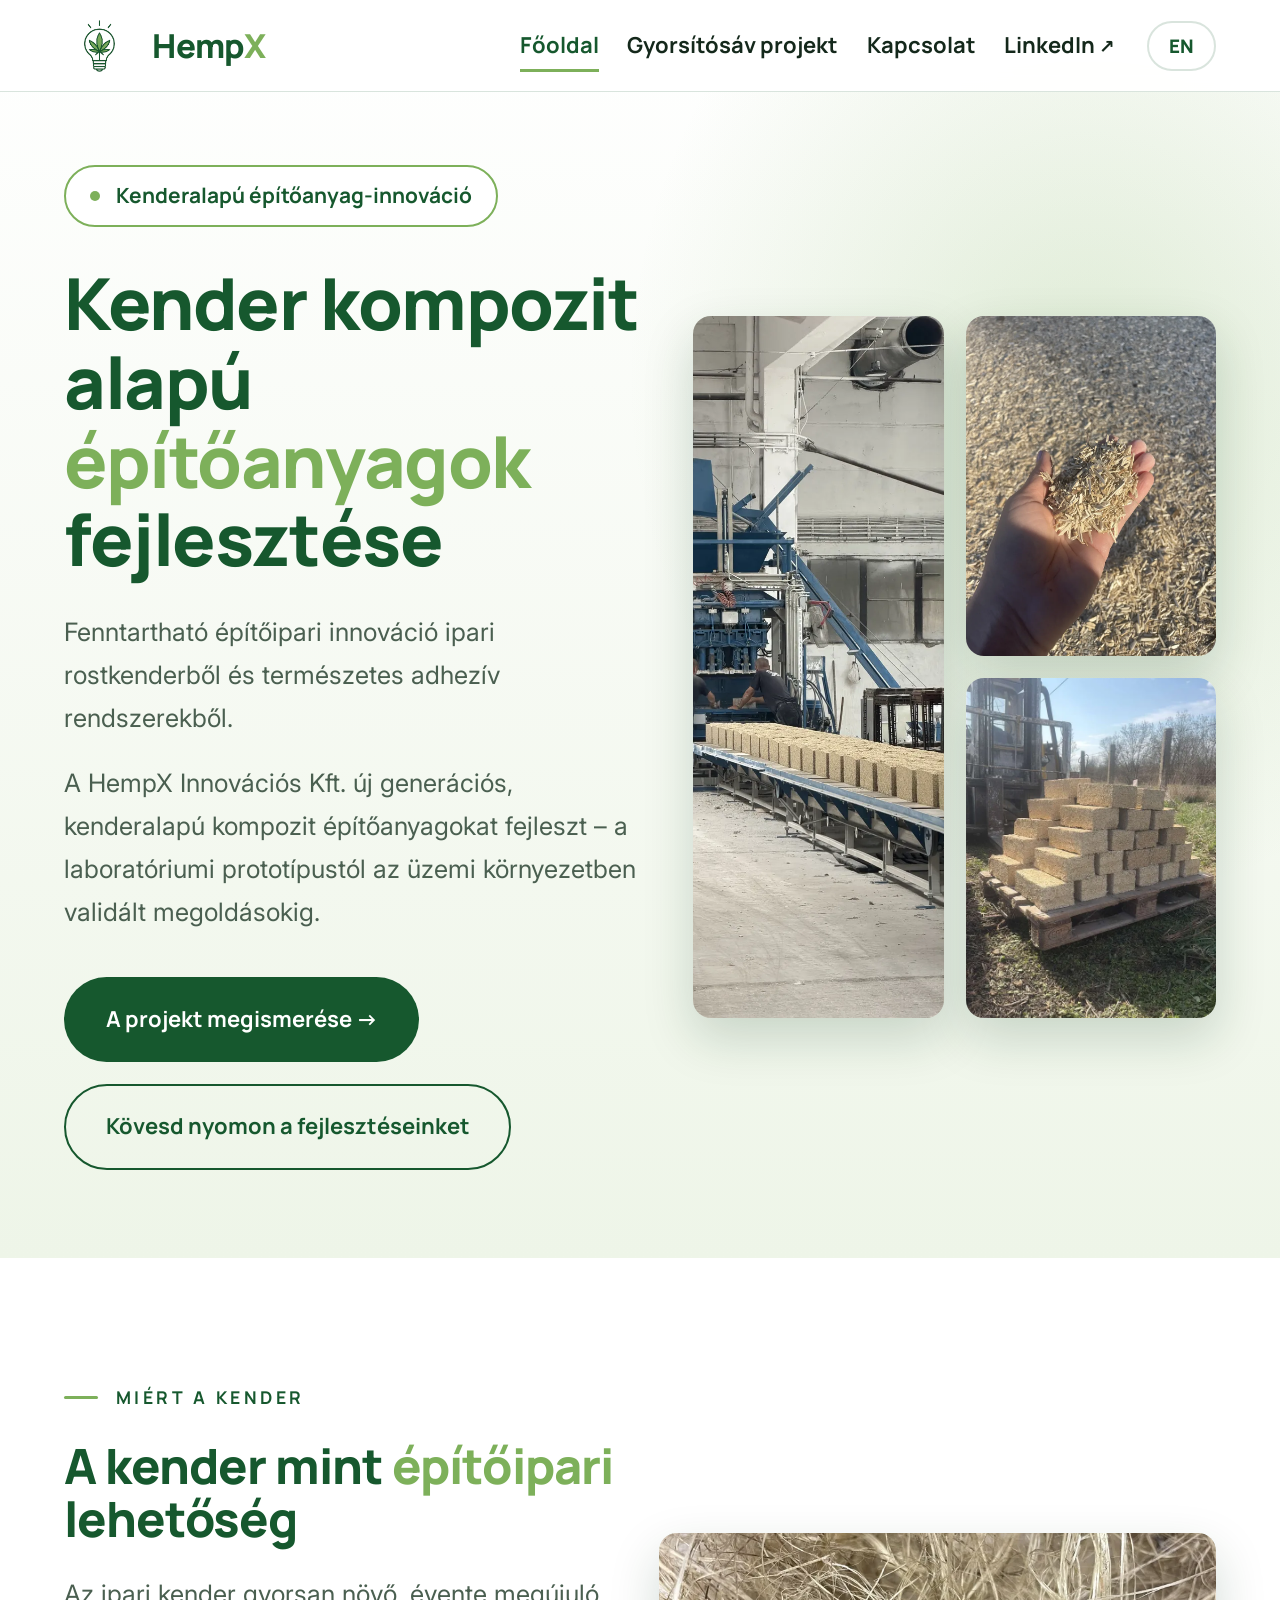
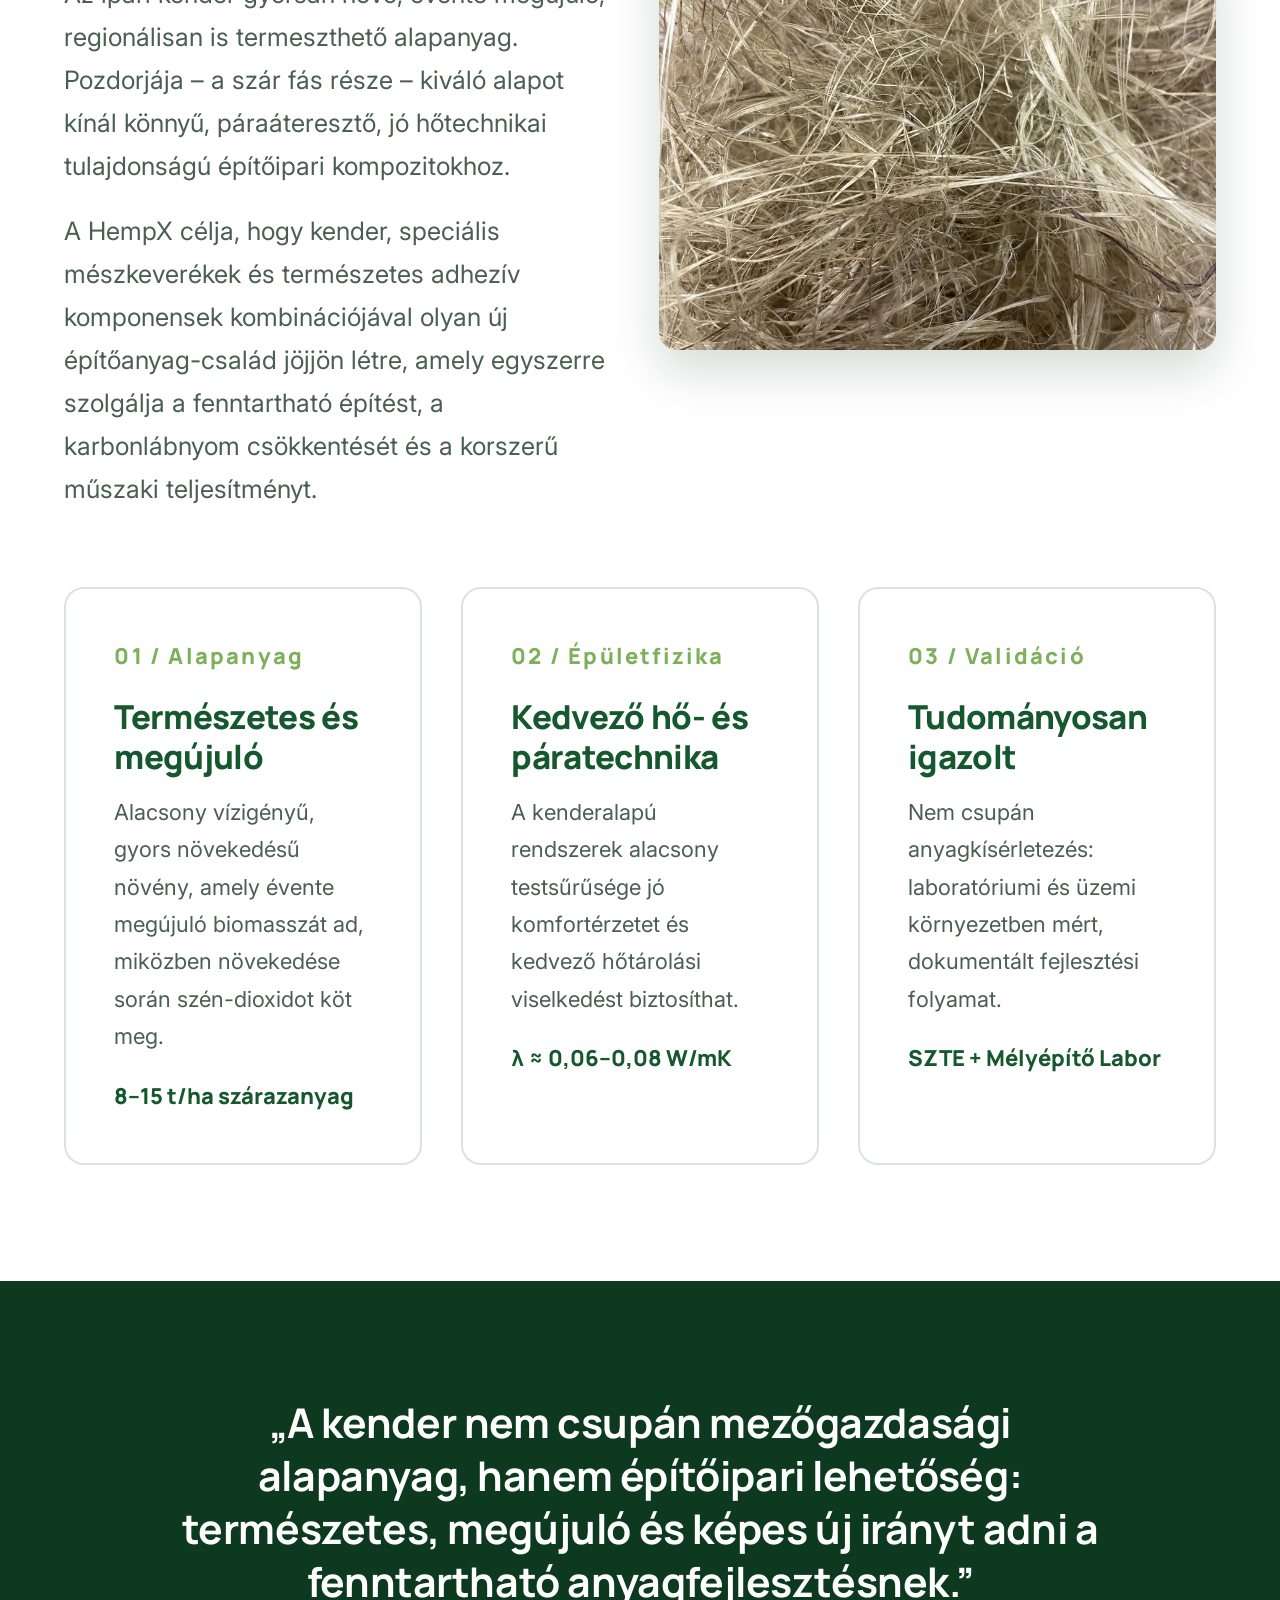
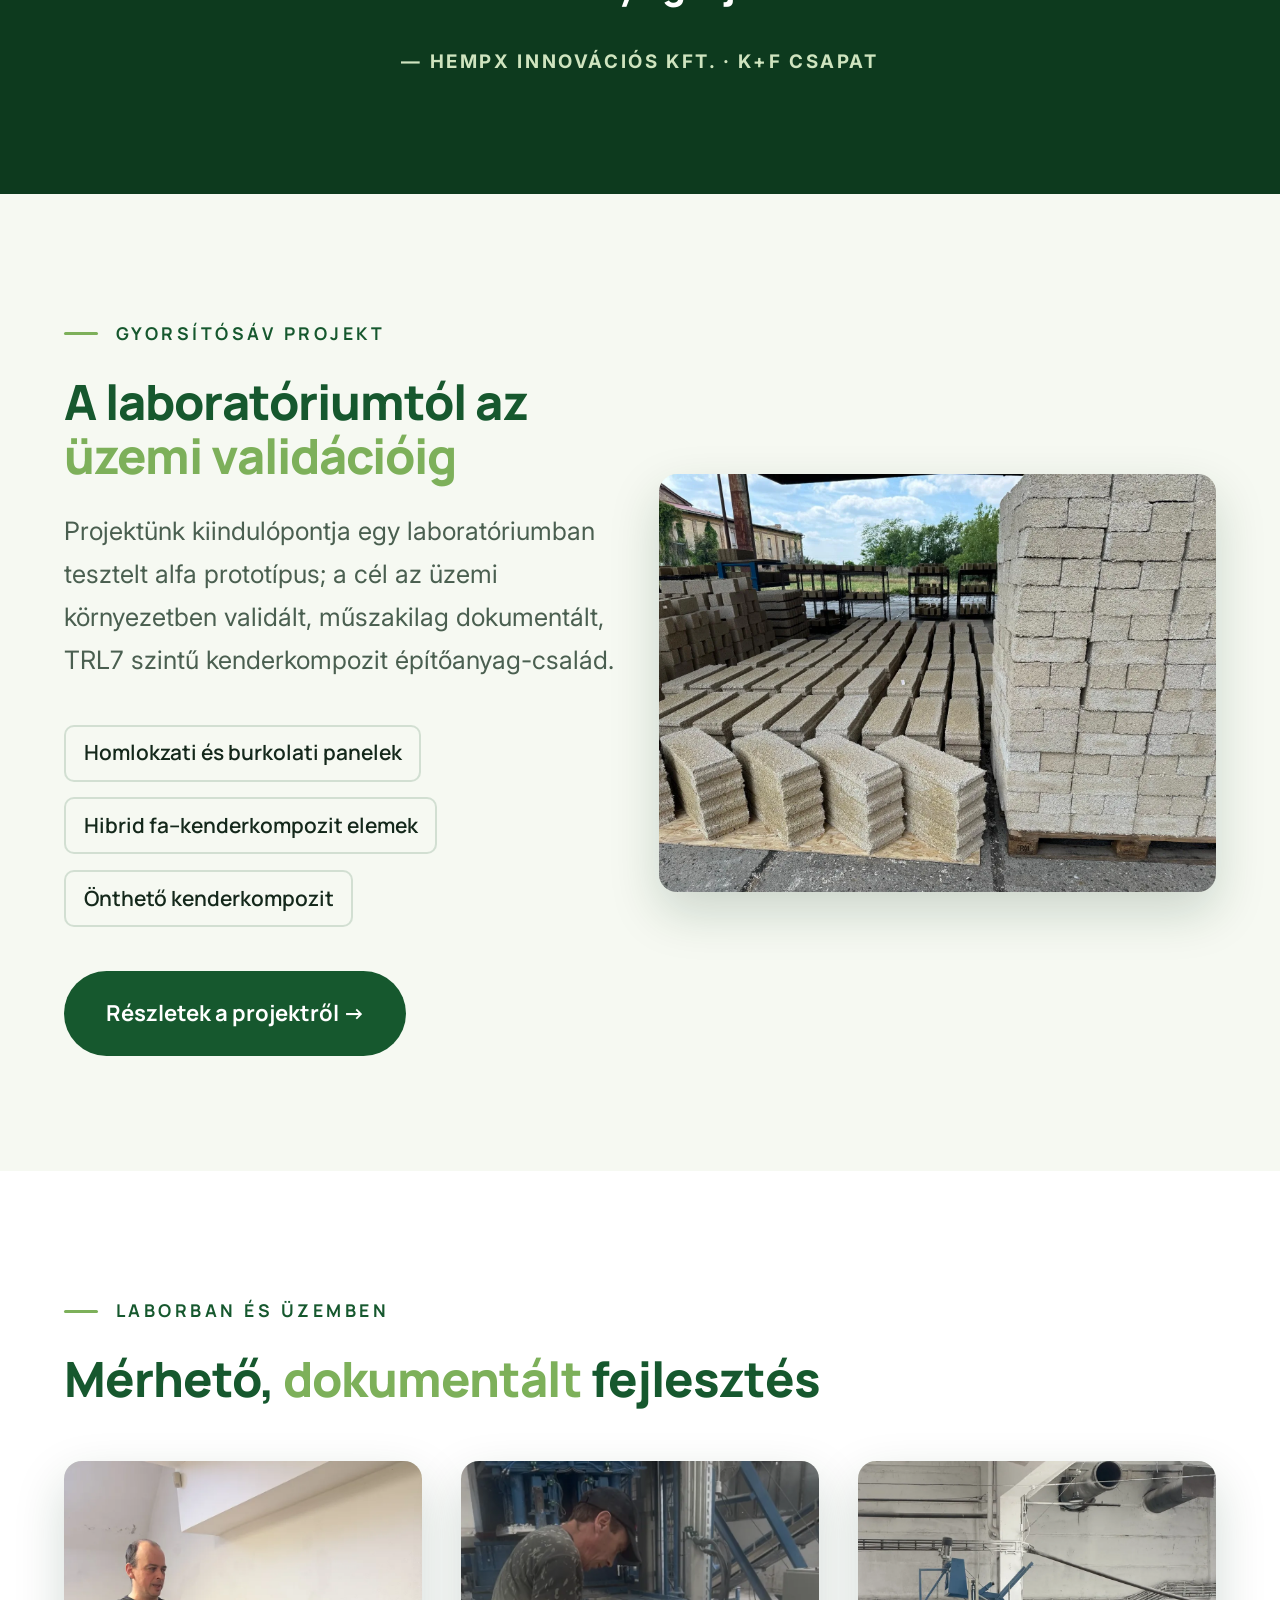
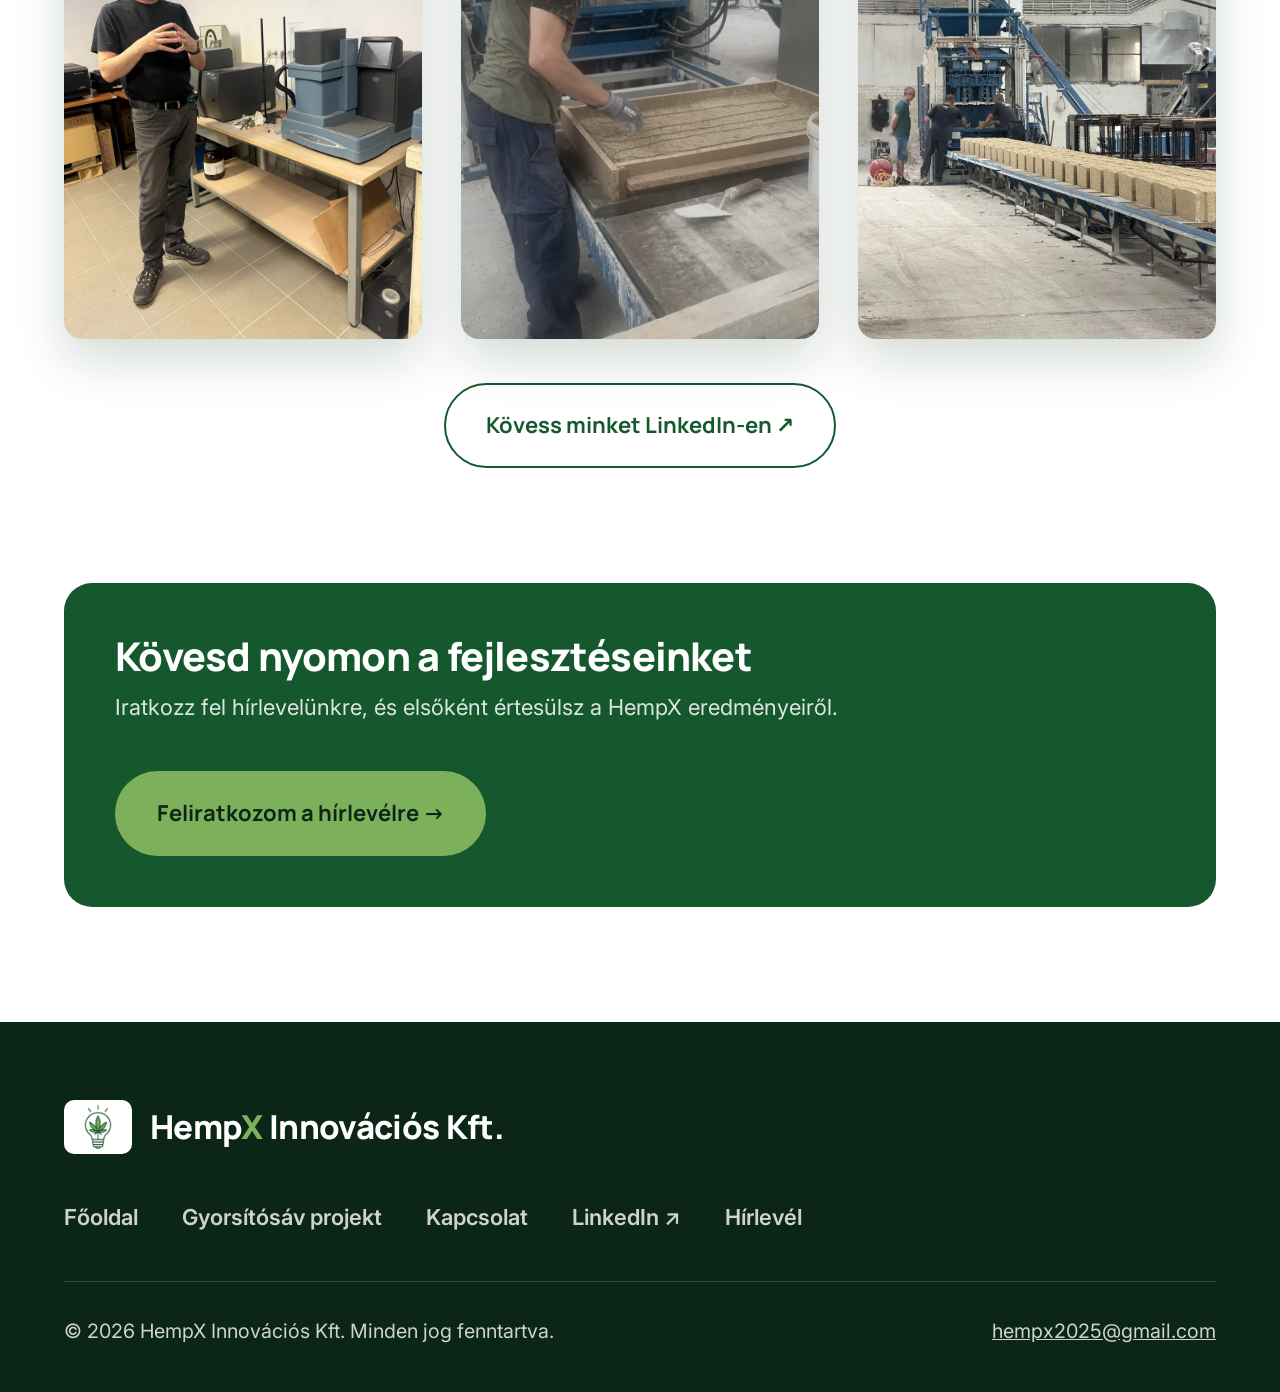
==== commit 9fbd69f8: "legujabb valtozat" ====
--- a/hempx/index.html
+++ b/hempx/index.html
@@ -4,1116 +4,151 @@
 <meta charset="UTF-8">
 <meta name="viewport" content="width=device-width, initial-scale=1.0">
 <title>HempX Innovációs Kft. | Kender-mész Kompozit Építőanyag Fejlesztés</title>
-<meta name="description" content="A HempX Innovációs Kft. az NKFI Alap Gyorsítósáv programjának támogatásával kender kompozit építőanyagokat fejleszt építőipari elemek számára.">
-<meta name="keywords" content="kender-mész kompozit, kender alapú építőanyag, fenntartható építőanyag, NKFI Gyorsítósáv, ipari kender, karbonnegatív építőanyag, kenderkompozit, hempcrete Hungary">
+<meta name="description" content="A HempX Innovációs Kft. új generációs, kenderalapú kompozit építőanyagokat fejleszt: ipari rostkenderből, speciális mészkeverékekből és természetes adhezív rendszerekből.">
 <meta name="robots" content="index, follow">
-<!-- TODO: állítsd be a végleges domaint -->
-<meta property="og:title" content="HempX Innovációs Kft. — Kender kompozit építőanyag fejlesztés">
-<meta property="og:description" content="Tudományosan validált, kender–mész–adhezív alapú építőanyag-család fejlesztése Magyarországon, NKFI Gyorsítósáv támogatással.">
+<meta property="og:title" content="HempX Innovációs Kft. | Kender-mész Kompozit Építőanyag Fejlesztés">
+<meta property="og:description" content="A HempX Innovációs Kft. új generációs, kenderalapú kompozit építőanyagokat fejleszt: ipari rostkenderből, speciális mészkeverékekből és természetes adhezív rendszerekből.">
 <meta property="og:type" content="website">
-
-<!-- TODO: HempX Google Analytics azonosító beállítása -->
-
+<meta property="og:image" content="assets/hempx-logo.png">
+<link rel="icon" type="image/png" href="assets/favicon.png">
 <link rel="preconnect" href="https://fonts.googleapis.com">
 <link rel="preconnect" href="https://fonts.gstatic.com" crossorigin>
-<link href="https://fonts.googleapis.com/css2?family=Cormorant+Garamond:ital,wght@0,300;0,400;0,500;1,300;1,400&family=IBM+Plex+Mono:wght@400;500&family=IBM+Plex+Sans:wght@400;500;600&display=swap" rel="stylesheet">
-
-<style>
-  :root {
-    --ink:        #0c1410;
-    --ink-1:      #101a15;
-    --ink-2:      #16241d;
-    --gold:       #c9a84c;
-    --gold-light: #e3c87e;
-    --hemp:       #84a06c;
-    --hemp-deep:  #4f6b43;
-    --stone:      #e8e5d8;
-    --stone-2:    #f3f0e7;
-    --stone-ink:  #18221c;
-    --stone-dim:  #4d5a52;
-    --white:      #f6f5ef;
-    --dim:        rgba(246,245,239,0.62);
-    --dim-2:      rgba(246,245,239,0.40);
-    --line:       rgba(201,168,76,0.18);
-    --line-soft:  rgba(246,245,239,0.09);
-
-    --serif: 'Cormorant Garamond', Georgia, 'Times New Roman', serif;
-    --sans:  'IBM Plex Sans', system-ui, -apple-system, sans-serif;
-    --mono:  'IBM Plex Mono', ui-monospace, 'SF Mono', monospace;
-  }
-
-  *, *::before, *::after { box-sizing: border-box; margin: 0; padding: 0; }
-  html { scroll-behavior: smooth; }
-
-  body {
-    background: var(--ink);
-    color: var(--white);
-    font-family: var(--sans);
-    font-weight: 400;
-    line-height: 1.6;
-    overflow-x: hidden;
-    -webkit-font-smoothing: antialiased;
-  }
-
-  /* fine grain — kept very subtle */
-  body::before {
-    content: '';
-    position: fixed; inset: 0;
-    background-image: url("data:image/svg+xml,%3Csvg viewBox='0 0 240 240' xmlns='http://www.w3.org/2000/svg'%3E%3Cfilter id='n'%3E%3CfeTurbulence type='fractalNoise' baseFrequency='0.9' numOctaves='4' stitchTiles='stitch'/%3E%3C/filter%3E%3Crect width='100%25' height='100%25' filter='url(%23n)'/%3E%3C/svg%3E");
-    opacity: 0.025; pointer-events: none; z-index: 9999;
-  }
-
-  a { color: inherit; }
-
-  /* ─────────────── shared type ─────────────── */
-  .eyebrow {
-    font-family: var(--mono);
-    font-size: 0.68rem;
-    letter-spacing: 0.22em;
-    text-transform: uppercase;
-    color: var(--gold);
-    display: inline-flex;
-    align-items: center;
-    gap: 0.85rem;
-    margin-bottom: 1.4rem;
-  }
-  .eyebrow::before {
-    content: '';
-    width: 28px; height: 1px;
-    background: var(--gold);
-    display: inline-block;
-  }
-  .eyebrow.on-stone { color: var(--hemp-deep); }
-  .eyebrow.on-stone::before { background: var(--hemp-deep); }
-
-  .h-display {
-    font-family: var(--serif);
-    font-weight: 300;
-    line-height: 1.08;
-    letter-spacing: -0.005em;
-  }
-  .h-display em { font-style: italic; color: var(--gold-light); }
-  .on-stone .h-display em, .h-display.on-stone em { color: var(--hemp-deep); }
-
-  .lede { color: var(--dim); font-size: 1rem; line-height: 1.85; }
-  .lede.on-stone { color: var(--stone-dim); }
-
-  /* ─────────────── section frame ─────────────── */
-  .band { padding: 7rem 4rem; position: relative; }
-  .band--stone { background: var(--stone); color: var(--stone-ink); }
-  .band--ink-2 { background: var(--ink-1); }
-  .wrap { max-width: 1180px; margin: 0 auto; position: relative; }
-
-  .sec-title {
-    font-family: var(--serif);
-    font-weight: 300;
-    font-size: clamp(2rem, 4.2vw, 3.4rem);
-    line-height: 1.12;
-    margin-bottom: 1.4rem;
-  }
-  .sec-title em { font-style: italic; color: var(--gold-light); }
-  .band--stone .sec-title em { color: var(--hemp-deep); }
-
-  .rule { width: 52px; height: 1px; background: var(--gold); margin: 1.6rem 0; }
-  .band--stone .rule { background: var(--hemp-deep); }
-
-  /* ─────────────── NAV ─────────────── */
-  nav {
-    position: fixed; top: 0; left: 0; right: 0; z-index: 100;
-    display: flex; align-items: center; justify-content: space-between;
-    padding: 1.25rem 4rem;
-    background: linear-gradient(to bottom, rgba(12,20,16,0.92), transparent);
-    transition: background .3s, border-color .3s, backdrop-filter .3s;
-    border-bottom: 1px solid transparent;
-    gap: 1.5rem;
-  }
-  .brand { display: flex; align-items: center; gap: 0.7rem; text-decoration: none; }
-  .brand svg { width: 34px; height: 34px; display: block; }
-  .brand-name {
-    font-family: var(--serif);
-    font-size: 1.25rem; font-weight: 400;
-    letter-spacing: 0.04em; color: var(--white);
-  }
-  .brand-name b { font-weight: 400; color: var(--gold); }
-  .nav-links { list-style: none; display: flex; gap: 2.1rem; align-items: center; margin-right: auto; margin-left: 2.5rem; }
-  .nav-links a {
-    text-decoration: none; color: var(--dim);
-    font-size: 0.74rem; letter-spacing: 0.12em; text-transform: uppercase;
-    font-weight: 500; transition: color .25s;
-  }
-  .nav-links a:hover { color: var(--gold-light); }
-  .nav-cta {
-    border: 1px solid var(--gold); color: var(--gold) !important;
-    padding: 0.5rem 1.15rem; transition: background .25s, color .25s;
-  }
-  .nav-cta:hover { background: var(--gold); color: var(--ink) !important; }
-
-  /* ─────────────── LANGUAGE TOGGLE ─────────────── */
-  .lang-toggle {
-    font-family: var(--mono);
-    font-size: 0.66rem;
-    letter-spacing: 0.14em;
-    text-transform: uppercase;
-    font-weight: 600;
-    color: var(--gold);
-    background: transparent;
-    border: 1px solid var(--line);
-    padding: 0.42rem 0.85rem;
-    cursor: pointer;
-    transition: border-color .25s, color .25s, background .25s;
-    line-height: 1;
-  }
-  .lang-toggle:hover { border-color: var(--gold); color: var(--gold-light); }
-  .mobile-menu .lang-toggle {
-    font-size: 0.72rem;
-    padding: 0.6rem 1.4rem;
-    margin-top: 0.5rem;
-  }
-
-  .burger {
-    display: none; flex-direction: column; gap: 5px;
-    background: none; border: none; cursor: pointer; padding: 4px; z-index: 200;
-  }
-  .burger span { width: 24px; height: 1.6px; background: var(--gold); transition: .3s; display: block; }
-  .burger.open span:nth-child(1) { transform: translateY(6.6px) rotate(45deg); }
-  .burger.open span:nth-child(2) { opacity: 0; }
-  .burger.open span:nth-child(3) { transform: translateY(-6.6px) rotate(-45deg); }
-
-  .mobile-menu {
-    display: none; position: fixed; inset: 0; z-index: 150;
-    background: rgba(12,20,16,0.985);
-    flex-direction: column; align-items: center; justify-content: center; gap: 1.8rem;
-  }
-  .mobile-menu.open { display: flex; }
-  .mobile-menu a {
-    font-family: var(--serif); font-size: 1.9rem; font-weight: 300;
-    color: var(--dim); text-decoration: none; letter-spacing: 0.03em;
-  }
-  .mobile-menu a:hover { color: var(--gold-light); }
-
-  /* ─────────────── HERO ─────────────── */
-  .hero {
-    position: relative; min-height: 100vh;
-    display: flex; align-items: center;
-    padding: 9rem 4rem 7rem; overflow: hidden;
-  }
-  .hero-bg {
-    position: absolute; inset: 0;
-    background:
-      radial-gradient(ellipse 50% 60% at 78% 42%, rgba(201,168,76,0.07), transparent 60%),
-      radial-gradient(ellipse 45% 55% at 12% 88%, rgba(132,160,108,0.06), transparent 55%),
-      linear-gradient(165deg, #0c1410 0%, #0f1a14 52%, #0b120e 100%);
-  }
-  .hero-core {
-    position: absolute; right: 4rem; top: 50%; transform: translateY(-50%);
-    width: 34vw; max-width: 460px; opacity: 0.9; pointer-events: none;
-  }
-  .hero-content { position: relative; z-index: 2; max-width: 660px; }
-  .hero h1 {
-    font-size: clamp(2.6rem, 5.4vw, 4.7rem);
-    margin: 0.4rem 0 1.4rem;
-  }
-  .hero-sub { max-width: 470px; margin-bottom: 2.3rem; }
-  .hero-actions { display: flex; gap: 1.1rem; align-items: center; flex-wrap: wrap; }
-
-  .btn {
-    font-family: var(--sans);
-    font-size: 0.74rem; letter-spacing: 0.16em; text-transform: uppercase;
-    font-weight: 600; text-decoration: none; padding: 0.92rem 1.9rem;
-    display: inline-block; transition: all .25s;
-  }
-  .btn-solid { background: var(--gold); color: var(--ink); }
-  .btn-solid:hover { background: var(--gold-light); transform: translateY(-2px); box-shadow: 0 10px 30px rgba(201,168,76,0.22); }
-  .btn-ghost { color: var(--dim); display: inline-flex; align-items: center; gap: 0.5rem; padding-left: 0; padding-right: 0; }
-  .btn-ghost:hover { color: var(--gold-light); }
-
-  .hero-meta {
-    position: absolute; left: 4rem; right: 4rem; bottom: 3rem; z-index: 2;
-    display: flex; gap: 3rem; flex-wrap: wrap;
-    border-top: 1px solid var(--line); padding-top: 1.5rem;
-  }
-  .hero-meta div { display: flex; flex-direction: column; gap: 0.3rem; }
-  .hero-meta .k { font-family: var(--mono); font-size: 0.62rem; letter-spacing: 0.18em; text-transform: uppercase; color: var(--dim-2); }
-  .hero-meta .v { font-family: var(--mono); font-size: 1.05rem; color: var(--gold-light); font-weight: 500; }
-
-  /* ─────────────── PROJECT DATA (spec sheet) ─────────────── */
-  .spec-head { max-width: 760px; margin-bottom: 3rem; }
-  .spec-grid {
-    display: grid; grid-template-columns: repeat(4, 1fr);
-    border: 1px solid rgba(24,34,28,0.16);
-    background: var(--stone-2);
-  }
-  .spec-cell { padding: 2rem 1.8rem; border-right: 1px solid rgba(24,34,28,0.12); }
-  .spec-cell:last-child { border-right: none; }
-  .spec-cell .k { font-family: var(--mono); font-size: 0.62rem; letter-spacing: 0.18em; text-transform: uppercase; color: var(--hemp-deep); margin-bottom: 0.85rem; }
-  .spec-cell .v { font-family: var(--mono); font-size: 0.92rem; color: var(--stone-ink); line-height: 1.5; word-break: break-word; }
-  .spec-cell .v.big { font-family: var(--serif); font-size: 2rem; font-weight: 400; letter-spacing: -0.01em; }
-  .spec-note {
-    margin-top: 1.5rem; font-family: var(--mono); font-size: 0.72rem;
-    color: var(--stone-dim); letter-spacing: 0.02em; line-height: 1.7;
-    display: flex; gap: 0.75rem; align-items: flex-start;
-  }
-  .spec-note span:first-child { color: var(--hemp-deep); }
-
-  /* ─────────────── WHY HEMP (3 cols) ─────────────── */
-  .why-head { display: grid; grid-template-columns: 1.1fr 1fr; gap: 4rem; align-items: end; margin-bottom: 4rem; }
-  .why-grid { display: grid; grid-template-columns: repeat(3, 1fr); gap: 0; border: 1px solid var(--line); }
-  .why-col { padding: 2.5rem 2.1rem; border-right: 1px solid var(--line); transition: background .35s; }
-  .why-col:last-child { border-right: none; }
-  .why-col:hover { background: rgba(201,168,76,0.035); }
-  .why-num { font-family: var(--mono); font-size: 0.7rem; color: var(--hemp); letter-spacing: 0.1em; margin-bottom: 1.3rem; }
-  .why-col h3 { font-family: var(--serif); font-weight: 400; font-size: 1.45rem; color: var(--white); margin-bottom: 0.9rem; line-height: 1.2; }
-  .why-col p { font-size: 0.88rem; color: var(--dim); line-height: 1.75; }
-  .why-col .data { font-family: var(--mono); font-size: 0.82rem; color: var(--gold-light); margin-top: 1rem; display: block; }
-
-  /* ─────────────── PULL QUOTE ─────────────── */
-  .quote { padding: 6rem 4rem; background: var(--ink-2); text-align: center; }
-  .quote blockquote {
-    font-family: var(--serif); font-style: italic; font-weight: 300;
-    font-size: clamp(1.5rem, 3.4vw, 2.4rem); line-height: 1.4;
-    max-width: 900px; margin: 0 auto 1.5rem; color: var(--white);
-  }
-  .quote cite { font-family: var(--mono); font-style: normal; font-size: 0.72rem; letter-spacing: 0.15em; text-transform: uppercase; color: var(--gold); }
-
-  /* ─────────────── TRL + SCIENCE ─────────────── */
-  .trl-wrap { max-width: 920px; margin: 0 auto 4.5rem; }
-  .trl-track { display: flex; align-items: center; margin-top: 2.5rem; }
-  .trl-step { flex: 1; text-align: center; position: relative; }
-  .trl-dot { width: 14px; height: 14px; border-radius: 50%; border: 1.5px solid var(--stone-dim); background: var(--stone); margin: 0 auto; position: relative; z-index: 2; }
-  .trl-step.active .trl-dot { background: var(--hemp-deep); border-color: var(--hemp-deep); box-shadow: 0 0 0 5px rgba(79,107,67,0.14); }
-  .trl-line { position: absolute; top: 6.5px; left: -50%; width: 100%; height: 1.5px; background: rgba(24,34,28,0.18); z-index: 1; }
-  .trl-step:first-child .trl-line { display: none; }
-  .trl-step.fill .trl-line { background: var(--hemp-deep); }
-  .trl-label { font-family: var(--mono); font-size: 0.7rem; letter-spacing: 0.1em; color: var(--stone-dim); margin-top: 0.9rem; }
-  .trl-step.active .trl-label { color: var(--hemp-deep); font-weight: 500; }
-  .trl-caption { display: flex; justify-content: space-between; margin-top: 1.6rem; font-family: var(--mono); font-size: 0.72rem; color: var(--stone-dim); }
-  .trl-caption span { max-width: 46%; }
-  .trl-caption span:last-child { text-align: right; }
-
-  .sci-cols { display: grid; grid-template-columns: 1fr 1fr; gap: 4rem; }
-  .sci-block h4 { font-family: var(--mono); font-size: 0.7rem; letter-spacing: 0.18em; text-transform: uppercase; color: var(--hemp-deep); margin-bottom: 1.2rem; }
-  .chips { display: flex; flex-wrap: wrap; gap: 0.5rem; }
-  .chip {
-    font-family: var(--mono); font-size: 0.72rem; letter-spacing: 0.02em;
-    color: var(--stone-ink); border: 1px solid rgba(24,34,28,0.2);
-    padding: 0.35rem 0.7rem; background: var(--stone-2);
-  }
-  .sci-note { font-family: var(--mono); font-size: 0.72rem; color: var(--stone-dim); margin-top: 1.4rem; line-height: 1.7; }
-
-  /* ─────────────── PARTNERS ─────────────── */
-  .partner-grid { display: grid; grid-template-columns: repeat(2, 1fr); gap: 1.25rem; margin-top: 1rem; }
-  .partner {
-    background: var(--ink-1); border: 1px solid var(--line);
-    padding: 2rem 2rem 1.8rem; transition: border-color .3s;
-  }
-  .partner:hover { border-color: rgba(201,168,76,0.4); }
-  .partner-top { display: flex; align-items: center; gap: 1rem; margin-bottom: 1.1rem; }
-  .partner-logo {
-    width: 52px; height: 52px; flex: none;
-    background: #ffffff;
-    border: 1px solid rgba(201,168,76,0.25); border-radius: 8px;
-    box-shadow: 0 2px 10px rgba(0,0,0,0.28);
-    display: flex; align-items: center; justify-content: center;
-    padding: 6px; overflow: hidden;
-  }
-  .partner-logo img, .partner-logo svg {
-    max-width: 100%; max-height: 100%; width: auto; height: auto;
-    object-fit: contain; display: block;
-  }
-  .partner h3 { font-family: var(--serif); font-weight: 400; font-size: 1.25rem; color: var(--white); line-height: 1.2; }
-  .partner .role { font-family: var(--mono); font-size: 0.6rem; letter-spacing: 0.15em; text-transform: uppercase; color: var(--gold); margin-top: 0.2rem; }
-  .partner p { font-size: 0.86rem; color: var(--dim); line-height: 1.7; }
-  .partner-foot { margin-top: 1.6rem; font-family: var(--mono); font-size: 0.74rem; color: var(--dim); }
-  .partner-foot b { color: var(--hemp); font-weight: 500; }
-
-  /* ─────────────── PRODUCTS ─────────────── */
-  .prod-head { max-width: 720px; margin-bottom: 3.5rem; }
-  .prod-grid { display: grid; grid-template-columns: repeat(3, 1fr); gap: 1.25rem; }
-  .prod {
-    background: var(--ink-1); border: 1px solid var(--line);
-    padding: 2.2rem 2rem; position: relative; overflow: hidden;
-    transition: transform .3s, border-color .3s;
-  }
-  .prod:hover { transform: translateY(-4px); border-color: rgba(201,168,76,0.4); }
-  .prod-ix { font-family: var(--mono); font-size: 0.72rem; color: var(--hemp); letter-spacing: 0.1em; }
-  .prod h3 { font-family: var(--serif); font-weight: 400; font-size: 1.55rem; color: var(--white); margin: 1.4rem 0 1rem; line-height: 1.18; }
-  .prod-list { list-style: none; }
-  .prod-list li { font-size: 0.85rem; color: var(--dim); padding: 0.28rem 0 0.28rem 0.95rem; position: relative; line-height: 1.5; }
-  .prod-list li::before { content: '–'; position: absolute; left: 0; color: var(--gold); }
-
-  /* ─────────────── MARKET ─────────────── */
-  .mkt-head { max-width: 720px; margin-bottom: 3.5rem; }
-  .mkt-rows { display: grid; grid-template-columns: repeat(3, 1fr); gap: 1.25rem; margin-bottom: 4rem; }
-  .mkt-card { background: var(--stone-2); border: 1px solid rgba(24,34,28,0.14); padding: 2rem 1.8rem; }
-  .mkt-card .num { font-family: var(--mono); font-size: 0.72rem; color: var(--hemp-deep); letter-spacing: 0.1em; }
-  .mkt-card h3 { font-family: var(--serif); font-weight: 500; font-size: 1.3rem; color: var(--stone-ink); margin: 0.9rem 0 0.8rem; line-height: 1.2; }
-  .mkt-card p { font-size: 0.85rem; color: var(--stone-dim); line-height: 1.7; }
-
-  .adv-wrap { border-top: 1px solid rgba(24,34,28,0.18); padding-top: 3rem; }
-  .adv-grid { display: grid; grid-template-columns: repeat(2, 1fr); gap: 0.7rem 2.5rem; margin-top: 1.5rem; }
-  .adv-item { display: flex; gap: 0.85rem; align-items: flex-start; font-size: 0.9rem; color: var(--stone-ink); padding: 0.4rem 0; }
-  .adv-item svg { flex: none; margin-top: 3px; }
-
-  /* ─────────────── FAQ ─────────────── */
-  .faq-list { max-width: 880px; margin: 2.5rem auto 0; }
-  .faq-item { border-top: 1px solid var(--line); }
-  .faq-item:last-child { border-bottom: 1px solid var(--line); }
-  .faq-q {
-    width: 100%; background: none; border: none; cursor: pointer;
-    display: flex; justify-content: space-between; align-items: center; gap: 2rem;
-    padding: 1.5rem 0; text-align: left; color: var(--white);
-    font-family: var(--serif); font-size: 1.3rem; font-weight: 400;
-  }
-  .faq-q .plus { font-family: var(--mono); font-size: 1.3rem; color: var(--gold); transition: transform .3s; flex: none; }
-  .faq-item.open .faq-q .plus { transform: rotate(45deg); }
-  .faq-a { max-height: 0; overflow: hidden; transition: max-height .35s ease; }
-  .faq-a p { color: var(--dim); font-size: 0.92rem; line-height: 1.8; padding: 0 0 1.6rem; max-width: 760px; }
-
-  /* ─────────────── CONTACT ─────────────── */
-  .contact-inner { display: grid; grid-template-columns: 1fr 1fr; gap: 6rem; align-items: start; }
-  .contact-text p { color: var(--dim); line-height: 1.85; margin-bottom: 1.6rem; font-size: 0.95rem; }
-  .cdetail { display: flex; gap: 1rem; margin-bottom: 1rem; }
-  .cdetail .lbl { font-family: var(--mono); font-size: 0.6rem; letter-spacing: 0.15em; text-transform: uppercase; color: var(--gold); min-width: 90px; padding-top: 0.2rem; }
-  .cdetail .val { font-size: 0.86rem; color: var(--dim); line-height: 1.5; }
-  .cdetail .val.mono { font-family: var(--mono); font-size: 0.78rem; }
-
-  .email-card { background: var(--ink-1); border: 1px solid var(--line); padding: 2.6rem 2.3rem; }
-  .email-card .eyebrow { margin-bottom: 1rem; }
-  .email-address {
-    font-family: var(--serif); font-weight: 400;
-    font-size: clamp(1.45rem, 3vw, 2.05rem);
-    color: var(--gold-light); text-decoration: none;
-    display: inline-block; letter-spacing: 0.01em;
-    word-break: break-word; transition: color .25s;
-  }
-  .email-address:hover { color: var(--gold); }
-  .email-note { color: var(--dim); font-size: 0.92rem; line-height: 1.85; margin: 1.1rem 0 1.9rem; max-width: 30rem; }
-
-  .form-row { display: grid; grid-template-columns: 1fr 1fr; gap: 1rem; }
-  .fg { display: flex; flex-direction: column; gap: 0.45rem; margin-bottom: 1rem; }
-  .fg label { font-family: var(--mono); font-size: 0.62rem; letter-spacing: 0.15em; text-transform: uppercase; color: var(--dim-2); }
-  .fg input, .fg select, .fg textarea {
-    background: rgba(246,245,239,0.04); border: 1px solid var(--line);
-    color: var(--white); padding: 0.82rem 0.95rem; font-family: var(--sans);
-    font-size: 0.9rem; outline: none; transition: border-color .25s; width: 100%;
-  }
-  .fg input:focus, .fg select:focus, .fg textarea:focus { border-color: rgba(201,168,76,0.6); }
-  .fg textarea { resize: vertical; min-height: 130px; }
-  .fg select option { background: var(--ink-1); }
-  .form-submit {
-    background: var(--gold); color: var(--ink); border: none; width: 100%;
-    padding: 1rem; font-family: var(--sans); font-size: 0.74rem;
-    letter-spacing: 0.16em; text-transform: uppercase; font-weight: 600;
-    cursor: pointer; transition: all .25s;
-  }
-  .form-submit:hover { background: var(--gold-light); transform: translateY(-2px); }
-  .form-hint { font-family: var(--mono); font-size: 0.66rem; color: var(--dim-2); margin-top: 0.8rem; line-height: 1.6; }
-
-  /* ─────────────── FOOTER ─────────────── */
-  footer { background: var(--ink); border-top: 1px solid var(--line); padding: 3.5rem 4rem 2.5rem; }
-  .foot-top { display: grid; grid-template-columns: 1.4fr 1fr; gap: 4rem; align-items: start; padding-bottom: 2.5rem; border-bottom: 1px solid var(--line-soft); }
-  .foot-brand { display: flex; align-items: center; gap: 0.7rem; margin-bottom: 1rem; }
-  .foot-brand svg { width: 30px; height: 30px; }
-  .foot-brand .nm { font-family: var(--serif); font-size: 1.15rem; color: var(--white); }
-  .foot-brand .nm b { color: var(--gold); font-weight: 400; }
-  .foot-parent { font-family: var(--mono); font-size: 0.72rem; color: var(--dim); letter-spacing: 0.05em; }
-  .foot-parent a { color: var(--gold); text-decoration: none; }
-  .fund { display: flex; gap: 1.3rem; align-items: flex-start; }
-  .fund-logo {
-    width: 110px; height: 64px; flex: none;
-    border: 1px dashed var(--line); border-radius: 4px;
-    display: flex; align-items: center; justify-content: center; text-align: center;
-    font-family: var(--mono); font-size: 0.58rem; color: var(--dim-2); letter-spacing: 0.05em; line-height: 1.4; padding: 0.4rem;
-  }
-  .fund p { font-family: var(--mono); font-size: 0.72rem; color: var(--dim); line-height: 1.65; }
-  .foot-bottom { display: flex; justify-content: space-between; align-items: center; gap: 1.5rem; padding-top: 1.8rem; flex-wrap: wrap; }
-  .foot-bottom .copy { font-family: var(--mono); font-size: 0.68rem; color: var(--dim-2); }
-  .foot-bottom .pid { font-family: var(--mono); font-size: 0.66rem; color: var(--dim-2); letter-spacing: 0.03em; }
-
-  /* ─────────────── reveal ─────────────── */
-  .reveal { opacity: 0; transform: translateY(26px); transition: opacity .7s ease, transform .7s ease; }
-  .reveal.in { opacity: 1; transform: none; }
-
-  /* ─────────────── responsive ─────────────── */
-  @media (max-width: 900px) {
-    .spec-grid, .why-grid, .prod-grid, .mkt-rows { grid-template-columns: 1fr 1fr; }
-    .partner-grid { grid-template-columns: 1fr; }
-    .sci-cols, .contact-inner, .why-head, .foot-top { grid-template-columns: 1fr; gap: 2.5rem; }
-    .adv-grid { grid-template-columns: 1fr; }
-  }
-  @media (max-width: 768px) {
-    nav { padding: 1.1rem 1.4rem; }
-    .nav-links { display: none; }
-    .burger { display: flex; }
-    nav > .lang-toggle { display: none; }
-    .band, .quote { padding: 4.5rem 1.4rem; }
-    .hero { padding: 7rem 1.4rem 9rem; min-height: 100svh; }
-    .hero-core { width: 70vw; right: -12%; opacity: 0.28; }
-    .hero-meta { left: 1.4rem; right: 1.4rem; bottom: 2rem; gap: 1.5rem; }
-    .spec-grid, .why-grid, .prod-grid, .mkt-rows { grid-template-columns: 1fr; }
-    .spec-cell, .why-col { border-right: none; border-bottom: 1px solid rgba(24,34,28,0.12); }
-    .why-col { border-bottom-color: var(--line); }
-    .spec-cell:last-child, .why-col:last-child { border-bottom: none; }
-    .form-row { grid-template-columns: 1fr; }
-    footer { padding: 3rem 1.4rem 2rem; }
-    .foot-bottom { flex-direction: column; align-items: flex-start; }
-  }
-  @media (max-width: 480px) {
-    .hero h1 { font-size: clamp(2.2rem, 10vw, 3rem); }
-    .hero-actions { flex-direction: column; align-items: stretch; }
-    .btn-solid { text-align: center; }
-  }
-
-  @media (prefers-reduced-motion: reduce) {
-    *, *::before, *::after { animation: none !important; transition: none !important; }
-    .reveal { opacity: 1; transform: none; }
-    html { scroll-behavior: auto; }
-  }
-  :focus-visible { outline: 2px solid var(--gold); outline-offset: 3px; }
-</style>
+<link href="https://fonts.googleapis.com/css2?family=Inter:wght@400;500;600&family=Manrope:wght@500;700;800&display=swap" rel="stylesheet">
+<link rel="stylesheet" href="assets/style.css">
+<script>window.HEMPX_META={hu:{title:'HempX Innovációs Kft. | Kender-mész Kompozit Építőanyag Fejlesztés',desc:'A HempX Innovációs Kft. új generációs, kenderalapú kompozit építőanyagokat fejleszt: ipari rostkenderből, speciális mészkeverékekből és természetes adhezív rendszerekből.'},en:{title:'HempX Innovation Ltd. | Hemp-Lime Composite Building Materials',desc:'HempX Innovation Ltd. develops next-generation hemp-based composite building materials from industrial fibre hemp, special lime mixtures and natural adhesive systems.'}};</script>
 </head>
 <body>
+<nav>
+  <a href="index.html" class="brand" aria-label="HempX – kezdőlap" data-en-aria="HempX – home">
+    <img src="assets/hempx-mark.png" alt="" width="73" height="56"><span>Hemp<b>X</b></span>
+  </a>
+  <ul class="nav-links"><li><a href="index.html" aria-current="page" data-en="Home">Főoldal</a></li><li><a href="projekt.html" data-en="Accelerator Project">Gyorsítósáv projekt</a></li><li><a href="kapcsolat.html" data-en="Contact">Kapcsolat</a></li><li><a href="https://www.linkedin.com/company/hempx-innovation-ltd/" target="_blank" rel="noopener" class="ext" data-en="LinkedIn">LinkedIn</a></li></ul>
+  <button class="lang" type="button" aria-label="Switch to English">EN</button>
+  <button class="burger" id="burger" aria-label="Menü" aria-expanded="false"><span></span><span></span><span></span></button>
+</nav>
+<div class="mobile-menu" id="mobileMenu"><a href="index.html" aria-current="page" data-en="Home">Főoldal</a><a href="projekt.html" data-en="Accelerator Project">Gyorsítósáv projekt</a><a href="kapcsolat.html" data-en="Contact">Kapcsolat</a><a href="https://www.linkedin.com/company/hempx-innovation-ltd/" target="_blank" rel="noopener" class="ext" data-en="LinkedIn">LinkedIn</a><button class="lang" type="button">EN</button></div>
 
-<!-- ─────────────── NAV ─────────────── -->
-<nav id="nav">
-  <a href="#top" class="brand" aria-label="HempX – kezdőlap" data-en-aria="HempX – homepage">
-    <svg viewBox="0 0 40 40" fill="none" xmlns="http://www.w3.org/2000/svg" aria-hidden="true">
-      <rect x="3" y="3" width="34" height="34" rx="3" stroke="#c9a84c" stroke-width="0.9" opacity="0.55"/>
-      <path d="M11 11 L29 29 M29 11 L11 29" stroke="#c9a84c" stroke-width="1.1"/>
-      <path d="M20 6 L20 14 M20 26 L20 34 M6 20 L14 20 M26 20 L34 20" stroke="#84a06c" stroke-width="0.8" opacity="0.7"/>
-      <circle cx="20" cy="20" r="2.4" fill="#c9a84c"/>
-    </svg>
-    <span class="brand-name">Hemp<b>X</b></span>
-  </a>
-  <ul class="nav-links">
-    <li><a href="#projekt" data-en="The Project">A projekt</a></li>
-    <li><a href="#tudomany" data-en="Science">Tudomány</a></li>
-    <li><a href="#partnerek" data-en="Partners">Partnerek</a></li>
-    <li><a href="#termekek" data-en="Products">Termékek</a></li>
-    <li><a href="#piac" data-en="Market">Piac</a></li>
-    <li><a href="#kapcsolat" class="nav-cta" data-en="Contact">Kapcsolat</a></li>
-  </ul>
-  <button class="lang-toggle" type="button" aria-label="Switch to English">EN</button>
-  <button class="burger" id="burger" aria-label="Menü" data-en-aria="Menu" aria-expanded="false">
-    <span></span><span></span><span></span>
-  </button>
-</nav>
-
-<div class="mobile-menu" id="mobileMenu">
-  <a href="#projekt" class="m-link" data-en="The Project">A projekt</a>
-  <a href="#tudomany" class="m-link" data-en="Science">Tudomány</a>
-  <a href="#partnerek" class="m-link" data-en="Partners">Partnerek</a>
-  <a href="#termekek" class="m-link" data-en="Products">Termékek</a>
-  <a href="#piac" class="m-link" data-en="Market">Piac</a>
-  <a href="#kapcsolat" class="m-link" style="color:var(--gold)" data-en="Contact">Kapcsolat</a>
-  <button class="lang-toggle" type="button" aria-label="Switch to English">EN</button>
-</div>
-
-<!-- ─────────────── HERO ─────────────── -->
-<section class="hero" id="top">
-  <div class="hero-bg"></div>
-
-  <!-- SIGNATURE: hemp–lime composite cross-section with a measurement scale -->
-  <svg class="hero-core" viewBox="0 0 460 600" fill="none" xmlns="http://www.w3.org/2000/svg" aria-hidden="true">
-    <!-- measurement ruler -->
-    <line x1="56" y1="60" x2="56" y2="540" stroke="#c9a84c" stroke-width="0.7" opacity="0.4"/>
-    <g stroke="#c9a84c" stroke-width="0.6" opacity="0.35">
-      <line x1="48" y1="60" x2="56" y2="60"/><line x1="48" y1="156" x2="56" y2="156"/>
-      <line x1="48" y1="252" x2="56" y2="252"/><line x1="48" y1="348" x2="56" y2="348"/>
-      <line x1="48" y1="444" x2="56" y2="444"/><line x1="48" y1="540" x2="56" y2="540"/>
-    </g>
-    <text x="44" y="63" fill="#84a06c" font-family="monospace" font-size="9" text-anchor="end" opacity="0.6">0</text>
-    <text x="44" y="351" fill="#84a06c" font-family="monospace" font-size="9" text-anchor="end" opacity="0.6">120</text>
-    <text x="44" y="543" fill="#84a06c" font-family="monospace" font-size="9" text-anchor="end" opacity="0.6">240</text>
-
-    <!-- composite sample frame -->
-    <rect x="86" y="60" width="320" height="480" stroke="#c9a84c" stroke-width="1" opacity="0.75"/>
-
-    <!-- strata: finish / hemp-lime body / hybrid timber layer -->
-    <line x1="86" y1="120" x2="406" y2="120" stroke="#c9a84c" stroke-width="0.6" opacity="0.45"/>
-    <line x1="86" y1="470" x2="406" y2="470" stroke="#c9a84c" stroke-width="0.6" opacity="0.45"/>
-
-    <!-- top finish hatch -->
-    <g stroke="#c9a84c" stroke-width="0.5" opacity="0.3">
-      <line x1="86" y1="62" x2="116" y2="118"/><line x1="126" y1="62" x2="156" y2="118"/>
-      <line x1="166" y1="62" x2="196" y2="118"/><line x1="206" y1="62" x2="236" y2="118"/>
-      <line x1="246" y1="62" x2="276" y2="118"/><line x1="286" y1="62" x2="316" y2="118"/>
-      <line x1="326" y1="62" x2="356" y2="118"/><line x1="366" y1="62" x2="396" y2="118"/>
-    </g>
-
-    <!-- hemp hurd aggregate in the lime body (scattered particles) -->
-    <g opacity="0.5">
-      <circle cx="130" cy="170" r="6" stroke="#84a06c" stroke-width="0.7"/>
-      <circle cx="220" cy="200" r="9" stroke="#84a06c" stroke-width="0.7"/>
-      <circle cx="320" cy="165" r="5" stroke="#84a06c" stroke-width="0.7"/>
-      <circle cx="170" cy="250" r="7" stroke="#84a06c" stroke-width="0.7"/>
-      <circle cx="290" cy="270" r="10" stroke="#84a06c" stroke-width="0.7"/>
-      <circle cx="120" cy="320" r="8" stroke="#84a06c" stroke-width="0.7"/>
-      <circle cx="240" cy="340" r="6" stroke="#84a06c" stroke-width="0.7"/>
-      <circle cx="350" cy="330" r="7" stroke="#84a06c" stroke-width="0.7"/>
-      <circle cx="190" cy="400" r="9" stroke="#84a06c" stroke-width="0.7"/>
-      <circle cx="300" cy="420" r="6" stroke="#84a06c" stroke-width="0.7"/>
-      <circle cx="140" cy="430" r="5" stroke="#84a06c" stroke-width="0.7"/>
-    </g>
-    <!-- micro-pores -->
-    <g fill="#c9a84c" opacity="0.28">
-      <circle cx="160" cy="190" r="1.4"/><circle cx="260" cy="230" r="1.4"/><circle cx="200" cy="300" r="1.4"/>
-      <circle cx="330" cy="380" r="1.4"/><circle cx="150" cy="370" r="1.4"/><circle cx="270" cy="390" r="1.4"/>
-      <circle cx="210" cy="440" r="1.4"/><circle cx="310" cy="290" r="1.4"/>
-    </g>
-
-    <!-- hybrid timber layer (bottom) -->
-    <g stroke="#c9a84c" stroke-width="0.6" opacity="0.4">
-      <path d="M86 490 q80 -10 160 0 t160 0" fill="none"/>
-      <path d="M86 510 q80 -10 160 0 t160 0" fill="none"/>
-      <path d="M86 528 q80 -8 160 0 t160 0" fill="none"/>
-    </g>
-
-    <!-- layer callouts -->
-    <line x1="406" y1="90" x2="430" y2="90" stroke="#84a06c" stroke-width="0.6" opacity="0.6"/>
-    <text x="406" y="84" fill="#84a06c" font-family="monospace" font-size="8.5" text-anchor="end" opacity="0.7" data-en="SURFACE">FELÜLET</text>
-    <line x1="406" y1="300" x2="430" y2="300" stroke="#84a06c" stroke-width="0.6" opacity="0.6"/>
-    <text x="406" y="294" fill="#84a06c" font-family="monospace" font-size="8.5" text-anchor="end" opacity="0.7" data-en="HEMP-LIME">KENDER–MÉSZ</text>
-    <line x1="406" y1="505" x2="430" y2="505" stroke="#84a06c" stroke-width="0.6" opacity="0.6"/>
-    <text x="406" y="499" fill="#84a06c" font-family="monospace" font-size="8.5" text-anchor="end" opacity="0.7" data-en="TIMBER HYBRID">FA HIBRID</text>
-  </svg>
-
-  <div class="hero-content">
-    <span class="eyebrow" data-en="NRDI Accelerator Programme · 2025–2027">NKFI Gyorsítósáv · 2025–2027</span>
-    <h1 class="h-display" data-en="Development of hemp composite <em>building materials</em>">Kender kompozit alapú <em>építőanyagok</em> fejlesztése</h1>
-    <p class="hero-sub lede" data-en="HempX Innovation Ltd. develops next-generation, sustainable construction composites from industrial fibre hemp, special lime mixtures and natural adhesive systems — from laboratory prototype to industrially validated solutions.">
-      A HempX Innovációs Kft. ipari rostkenderből, speciális mészkeverékekből és természetes
-      adhezív rendszerekből fejleszt új generációs, fenntartható építőipari kompozitokat —
-      a laboratóriumi prototípustól az üzemi környezetben validált megoldásokig.
-    </p>
-    <div class="hero-actions">
-      <a href="#projekt" class="btn btn-solid" data-en="Discover the project">A projekt megismerése</a>
-      <a href="#termekek" class="btn btn-ghost" data-en="Product developments →">Termékfejlesztések →</a>
+<header class="hero">
+  <div>
+    <div class="badge"><i></i><span  data-en="Hemp-based building material innovation">Kenderalapú építőanyag-innováció</span></div>
+    <h1  data-en="Development of hemp composite &lt;em&gt;building materials&lt;/em&gt;">Kender kompozit alapú <em>építőanyagok</em> fejlesztése</h1>
+    <p class="lede"  data-en="Sustainable construction innovation from industrial fibre hemp and natural adhesive systems.">Fenntartható építőipari innováció ipari rostkenderből és természetes adhezív rendszerekből.</p>
+    <p class="lede" style="margin-top:1rem" data-en="HempX Innovation Ltd. develops next-generation hemp-based composite building materials – from laboratory prototype to industrially validated solutions.">A HempX Innovációs Kft. új generációs, kenderalapú kompozit építőanyagokat fejleszt – a laboratóriumi prototípustól az üzemi környezetben validált megoldásokig.</p>
+    <div class="actions">
+      <a class="btn btn-solid" href="projekt.html"><span  data-en="Discover the project →">A projekt megismerése →</span></a>
+      <a class="btn btn-line js-news" href="#"><span  data-en="Follow our developments">Kövesd nyomon a fejlesztéseinket</span></a>
     </div>
   </div>
+  <div class="hero-photos">
+    <div class="frame"><img src="assets/gyartosor.webp" alt="Kenderkompozit blokkgyártó sor üzem közben" width="1050" height="1400"></div>
+    <div class="frame"><img src="assets/pozdorja.webp" alt="Ipari kender pozdorja a tenyérben" width="900" height="1200"></div>
+    <div class="frame"><img src="assets/tegla-raklap.webp" alt="Kenderkompozit blokkok raklapon" width="562" height="1000"></div>
+  </div>
+</header>
 
-  <div class="hero-meta">
-    <div><span class="k" data-en="Technology readiness">Technológiai szint</span><span class="v">TRL4 → TRL7</span></div>
-    <div><span class="k" data-en="Project period">Projektidőszak</span><span class="v" data-en="2025–2027 · 24 months">2025–2027 · 24 hó</span></div>
-    <div><span class="k" data-en="Grant awarded">Elnyert támogatás</span><span class="v" data-en="279,907,170 HUF">279 907 170 Ft</span></div>
-  </div>
-</section>
-
-<!-- ─────────────── PROJECT DATA ─────────────── -->
-<section class="band band--stone" id="projekt">
+<section class="band" id="miert">
   <div class="wrap">
-    <div class="spec-head reveal">
-      <span class="eyebrow on-stone" data-en="Project Data">Projektadatok</span>
-      <h2 class="sec-title" data-en="The <em>NRDI Accelerator</em> Project">Az <em>NKFI Gyorsítósáv</em> projekt</h2>
-      <p class="lede on-stone" data-en="With the support of the Accelerator Programme of the National Research, Development and Innovation Fund, HempX is developing a family of hemp-lime-adhesive based composite building materials. The starting point is a laboratory-tested alpha prototype; the goal is to reach TRL7 — an industrially validated, technically documented level.">
-        A HempX a Nemzeti Kutatási, Fejlesztési és Innovációs Alap Gyorsítósáv programjának
-        támogatásával kender–mész–adhezív alapú kompozit építőanyag-családot fejleszt.
-        A kiindulópont egy laboratóriumban tesztelt alfa prototípus; a cél az üzemi
-        környezetben validált, műszakilag dokumentált TRL7 szint elérése.
-      </p>
+    <div class="grid g2" style="margin-bottom:3.5rem">
+      <div class="reveal">
+        <span class="eyebrow"  data-en="Why hemp">Miért a kender</span>
+        <h2  data-en="Hemp as a &lt;em&gt;construction industry&lt;/em&gt; opportunity">A kender mint <em>építőipari</em> lehetőség</h2>
+        <p class="lede"  data-en="Industrial hemp is a fast-growing, annually renewable raw material that can be grown regionally. Its hurd – the woody core of the stem – provides an excellent base for lightweight, vapour-permeable construction composites with good thermal properties.">Az ipari kender gyorsan növő, évente megújuló, regionálisan is termeszthető alapanyag. Pozdorjája – a szár fás része – kiváló alapot kínál könnyű, páraáteresztő, jó hőtechnikai tulajdonságú építőipari kompozitokhoz.</p>
+        <p class="lede" style="margin-top:1rem" data-en="HempX aims to create a new family of building materials by combining hemp, special lime mixtures and natural adhesive components – serving sustainable construction, lower carbon footprint and modern technical performance at once.">A HempX célja, hogy kender, speciális mészkeverékek és természetes adhezív komponensek kombinációjával olyan új építőanyag-család jöjjön létre, amely egyszerre szolgálja a fenntartható építést, a karbonlábnyom csökkentését és a korszerű műszaki teljesítményt.</p>
+      </div>
+      <div class="frame reveal" style="aspect-ratio:4/3"><img src="assets/rost.webp" alt="Kenderrost közelről" width="900" height="1200" loading="lazy"></div>
     </div>
-
-    <div class="spec-grid reveal">
-      <div class="spec-cell">
-        <div class="k" data-en="Project ID">Projektazonosító</div>
-        <div class="v">NKFIH-2025-1.1.2.-<br>Gyorsítósáv-2025-00019</div>
+    <div class="grid g3">
+      <div class="card reveal">
+        <span class="no"><span  data-en="01 / Raw material">01 / Alapanyag</span></span>
+        <h3  data-en="Natural and renewable">Természetes és megújuló</h3>
+        <p  data-en="A low-water, fast-growing crop that provides renewable biomass every year while binding carbon dioxide as it grows.">Alacsony vízigényű, gyors növekedésű növény, amely évente megújuló biomasszát ad, miközben növekedése során szén-dioxidot köt meg.</p>
+        <span class="data"  data-en="8–15 t/ha dry matter">8–15 t/ha szárazanyag</span>
       </div>
-      <div class="spec-cell">
-        <div class="k" data-en="Project Period">Projektidőszak</div>
-        <div class="v" data-en="2025–2027<br>24 months">2025–2027<br>24 hónap</div>
-      </div>
-      <div class="spec-cell">
-        <div class="k" data-en="Grant Awarded">Elnyert támogatás</div>
-        <div class="v big" data-en="279,907,170 HUF">279 907 170 Ft</div>
-        <div class="v" style="margin-top:.4rem" data-en="non-repayable grant">vissza nem térítendő</div>
-      </div>
-      <div class="spec-cell">
-        <div class="k" data-en="Beneficiary">Kedvezményezett</div>
-        <div class="v big" style="font-size:1.5rem">HempX<br>Innovációs Kft.</div>
-      </div>
-    </div>
-    <div class="spec-note reveal">
-      <span>↳</span>
-      <span data-en="The project is implemented with the support of the Accelerator Programme of the National Research, Development and Innovation Fund.">A projekt a Nemzeti Kutatási, Fejlesztési és Innovációs Alap Gyorsítósáv programjának támogatásával valósul meg.</span>
-    </div>
-  </div>
-</section>
-
-<!-- ─────────────── WHY HEMP ─────────────── -->
-<section class="band">
-  <div class="wrap">
-    <div class="why-head reveal">
-      <div>
-        <span class="eyebrow" data-en="Why Hemp">Miért a kender</span>
-        <h2 class="sec-title" data-en="Hemp as a <em>construction industry</em> opportunity">A kender mint <em>építőipari</em> lehetőség</h2>
-      </div>
-      <p class="lede" data-en="Industrial hemp is a fast-growing, annually renewable raw material. Its hurd — the woody core of the stem — provides an excellent base for lightweight, vapour-permeable construction composites with good thermal properties.">
-        Az ipari kender gyorsan növő, évente megújuló alapanyag. Pozdorjája — a szár fás
-        része — kiváló alapot kínál könnyű, páraáteresztő, jó hőtechnikai tulajdonságú
-        építőipari kompozitokhoz.
-      </p>
-    </div>
-
-    <div class="why-grid reveal">
-      <div class="why-col">
-        <div class="why-num" data-en="01 / Raw Material">01 / Alapanyag</div>
-        <h3 data-en="Natural and renewable">Természetes és megújuló</h3>
-        <p data-en="A low-water, fast-growing crop that provides renewable biomass every year, while binding carbon dioxide as it grows.">Alacsony vízigényű, gyors növekedésű növénykultúra, amely évente megújuló biomasszát ad, miközben növekedése során szén-dioxidot köt meg.</p>
-        <span class="data" data-en="8–15 t/ha dry matter">8–15 t/ha szárazanyag</span>
-      </div>
-      <div class="why-col">
-        <div class="why-num" data-en="02 / Building Physics">02 / Épületfizika</div>
-        <h3 data-en="Favourable thermal and moisture behaviour">Kedvező hő- és páratechnika</h3>
-        <p data-en="The low density of hemp-based systems can provide good comfort levels and favourable heat-storage behaviour.">A kenderalapú rendszerek alacsony testsűrűsége jó komfortérzetet és kedvező hőtárolási viselkedést biztosíthat.</p>
+      <div class="card reveal">
+        <span class="no"><span  data-en="02 / Building physics">02 / Épületfizika</span></span>
+        <h3  data-en="Favourable thermal and moisture behaviour">Kedvező hő- és páratechnika</h3>
+        <p  data-en="The low density of hemp-based systems can provide good comfort and favourable heat-storage behaviour.">A kenderalapú rendszerek alacsony testsűrűsége jó komfortérzetet és kedvező hőtárolási viselkedést biztosíthat.</p>
         <span class="data">λ ≈ 0,06–0,08 W/mK</span>
       </div>
-      <div class="why-col">
-        <div class="why-num" data-en="03 / Validation">03 / Validáció</div>
-        <h3 data-en="Scientifically validated">Tudományosan igazolt</h3>
-        <p data-en="Not just material experimentation — a documented development process measured in both laboratory and industrial environments.">Nem csupán anyagkísérletezés: laboratóriumi és üzemi környezetben mért, dokumentált fejlesztési folyamat.</p>
-        <span class="data" data-en="University of Szeged + Mélyépítő Labor">SZTE + Mélyépítő Labor</span>
+      <div class="card reveal">
+        <span class="no"><span  data-en="03 / Validation">03 / Validáció</span></span>
+        <h3  data-en="Scientifically validated">Tudományosan igazolt</h3>
+        <p  data-en="Not just material experimentation – a documented development process measured in laboratory and industrial environments.">Nem csupán anyagkísérletezés: laboratóriumi és üzemi környezetben mért, dokumentált fejlesztési folyamat.</p>
+        <span class="data"  data-en="University of Szeged + Mélyépítő Labor">SZTE + Mélyépítő Labor</span>
       </div>
     </div>
   </div>
 </section>
 
-<!-- ─────────────── QUOTE ─────────────── -->
-<section class="quote reveal">
-  <blockquote data-en="“Hemp is not just an agricultural raw material but a construction industry opportunity: natural, renewable, and capable of giving new direction to sustainable material development.”">
-    „A kender nem csupán mezőgazdasági alapanyag, hanem építőipari lehetőség: természetes,
-    megújuló, és képes új irányt adni a fenntartható anyagfejlesztésnek.”
-  </blockquote>
-  <cite data-en="— HempX Innovation Ltd. · R&amp;D Team">— HempX Innovációs Kft. · K+F csapat</cite>
+<section class="band dark quote on-dark">
+  <div class="wrap reveal">
+    <blockquote  data-en="“Hemp is not just an agricultural raw material but a construction industry opportunity: natural, renewable, and capable of giving new direction to sustainable material development.”">„A kender nem csupán mezőgazdasági alapanyag, hanem építőipari lehetőség: természetes, megújuló és képes új irányt adni a fenntartható anyagfejlesztésnek.”</blockquote>
+    <cite  data-en="— HempX Innovation Ltd. · R&amp;amp;D Team">— HempX Innovációs Kft. · K+F csapat</cite>
+  </div>
 </section>
 
-<!-- ─────────────── TRL + SCIENCE ─────────────── -->
-<section class="band band--stone" id="tudomany">
+<section class="band alt">
   <div class="wrap">
-    <div class="trl-wrap reveal">
-      <span class="eyebrow on-stone" data-en="Technology Readiness">Technológiai érettség</span>
-      <h2 class="sec-title" data-en="From laboratory to <em>industrial validation</em>">A laboratóriumtól az <em>üzemi validációig</em></h2>
-
-      <div class="trl-track" role="img" aria-label="Technológiai érettségi szint TRL4-ről TRL7-re" data-en-aria="Technology readiness level from TRL4 to TRL7">
-        <div class="trl-step active fill"><span class="trl-line"></span><div class="trl-dot"></div><div class="trl-label">TRL4</div></div>
-        <div class="trl-step fill"><span class="trl-line"></span><div class="trl-dot"></div><div class="trl-label">TRL5</div></div>
-        <div class="trl-step fill"><span class="trl-line"></span><div class="trl-dot"></div><div class="trl-label">TRL6</div></div>
-        <div class="trl-step active fill"><span class="trl-line"></span><div class="trl-dot"></div><div class="trl-label">TRL7</div></div>
+    <div class="grid g2">
+      <div class="reveal">
+        <span class="eyebrow"  data-en="Accelerator Project">Gyorsítósáv projekt</span>
+        <h2  data-en="From the laboratory to &lt;em&gt;industrial validation&lt;/em&gt;">A laboratóriumtól az <em>üzemi validációig</em></h2>
+        <p class="lede"  data-en="Our project starts from a laboratory-tested alpha prototype; the goal is a TRL7-level hemp composite building material family – validated in an industrial environment and technically documented.">Projektünk kiindulópontja egy laboratóriumban tesztelt alfa prototípus; a cél az üzemi környezetben validált, műszakilag dokumentált, TRL7 szintű kenderkompozit építőanyag-család.</p>
+        <div class="chips">
+          <span class="chip plain"  data-en="Facade and cladding panels">Homlokzati és burkolati panelek</span>
+          <span class="chip plain"  data-en="Hybrid timber–hemp elements">Hibrid fa–kenderkompozit elemek</span>
+          <span class="chip plain"  data-en="Castable hemp composite">Önthető kenderkompozit</span>
+        </div>
+        <div class="actions"><a class="btn btn-solid" href="projekt.html"><span  data-en="Project details →">Részletek a projektről →</span></a></div>
       </div>
-      <div class="trl-caption">
-        <span data-en="Starting point: laboratory-tested alpha prototype.">Kiindulás: laboratóriumban tesztelt alfa prototípus.</span>
-        <span data-en="Goal: industrially validated, documented prototype.">Cél: üzemi környezetben validált, dokumentált prototípus.</span>
-      </div>
-    </div>
-
-    <div class="sci-cols reveal">
-      <div class="sci-block">
-        <h4 data-en="Material Properties Tested">Vizsgált anyagjellemzők</h4>
-        <div class="chips">
-          <span class="chip" data-en="compressive strength">nyomószilárdság</span>
-          <span class="chip" data-en="flexural strength">hajlítószilárdság</span>
-          <span class="chip" data-en="tensile strength">húzószilárdság</span>
-          <span class="chip" data-en="abrasion resistance">kopásállóság</span>
-          <span class="chip" data-en="slip resistance">csúszásellenállás</span>
-          <span class="chip" data-en="water absorption">vízfelvétel</span>
-          <span class="chip" data-en="frost resistance">fagyállóság</span>
-          <span class="chip" data-en="vapour diffusion">páradiffúzió</span>
-          <span class="chip" data-en="thermal conductivity (λ)">hővezetés (λ)</span>
-          <span class="chip" data-en="acoustics">akusztika</span>
-          <span class="chip" data-en="fire protection">tűzvédelem</span>
-          <span class="chip" data-en="UV / ageing resistance">UV- / öregedésállóság</span>
-        </div>
-        <p class="sci-note" data-en="Accredited certification tests according to MSZ EN standards are carried out by Mélyépítő Labor Kft.">Az akkreditált, MSZ EN szabványok szerinti minősítő vizsgálatokat a Mélyépítő Labor Kft. végzi.</p>
-      </div>
-      <div class="sci-block">
-        <h4 data-en="Advanced Instrumental Analysis · University of Szeged">Nagyműszeres vizsgálatok · SZTE</h4>
-        <div class="chips">
-          <span class="chip">IR / Raman</span>
-          <span class="chip">XRD</span>
-          <span class="chip" data-en="thermal analysis">termoanalitika</span>
-          <span class="chip">Mikro-CT</span>
-          <span class="chip">SEM–EDS</span>
-          <span class="chip" data-en="N₂ adsorption">N₂-adszorpció</span>
-          <span class="chip" data-en="wetting test">nedvesítési vizsgálat</span>
-        </div>
-        <p class="sci-note" data-en="The instrumental platform of the University of Szeged supports a deeper understanding of the binding process, pore structure, and structure–property relationships.">A Szegedi Tudományegyetem műszeres platformja a kötési folyamat, a pórusszerkezet és a szerkezet–tulajdonság összefüggések mélyebb megértését támogatja.</p>
-      </div>
+      <div class="frame reveal" style="aspect-ratio:4/3"><img src="assets/termekek.webp" alt="Kenderkompozit panelek és blokkok a telephelyen" width="1600" height="1200" loading="lazy"></div>
     </div>
   </div>
 </section>
 
-<!-- ─────────────── PARTNERS ─────────────── -->
-<section class="band" id="partnerek">
+<section class="band">
   <div class="wrap">
-    <div class="prod-head reveal">
-      <span class="eyebrow" data-en="Consortium">Konzorcium</span>
-      <h2 class="sec-title" data-en="Project Partners and <em>Roles</em>">Projektpartnerek és <em>szerepek</em></h2>
+    <div class="reveal" style="margin-bottom:2.5rem">
+      <span class="eyebrow"  data-en="In the lab and on the line">Laborban és üzemben</span>
+      <h2  data-en="Measurable, &lt;em&gt;documented&lt;/em&gt; development">Mérhető, <em>dokumentált</em> fejlesztés</h2>
     </div>
-
-    <div class="partner-grid reveal">
-      <div class="partner">
-        <div class="partner-top">
-          <div class="partner-logo" role="img" aria-label="HempX Innovációs Kft. logó" data-en-aria="HempX Innovation Ltd. logo">
-            <svg viewBox="0 0 40 40" fill="none" xmlns="http://www.w3.org/2000/svg" aria-hidden="true">
-              <rect x="3" y="3" width="34" height="34" rx="3" stroke="#4f6b43" stroke-width="0.9" opacity="0.55"/>
-              <path d="M11 11 L29 29 M29 11 L11 29" stroke="#0c1410" stroke-width="1.2"/>
-              <path d="M20 6 L20 14 M20 26 L20 34 M6 20 L14 20 M26 20 L34 20" stroke="#84a06c" stroke-width="0.85" opacity="0.85"/>
-              <circle cx="20" cy="20" r="2.4" fill="#c9a84c"/>
-            </svg>
-          </div>
-          <div><h3>HempX Innovációs Kft.</h3><div class="role" data-en="Consortium Leader">Konzorciumvezető</div></div>
-        </div>
-        <p data-en="Development of formulations, management of confidential know-how, prototype and sample production, and the project's professional and financial management.">Receptúrák kidolgozása, a titkos know-how kezelése, prototípus- és mintagyártás, valamint a projekt szakmai és pénzügyi menedzsmentje.</p>
-      </div>
-      <div class="partner">
-        <div class="partner-top">
-          <div class="partner-logo"><img src="SZTE.jpg" alt="Szegedi Tudományegyetem" loading="lazy" decoding="async"></div>
-          <div><h3 data-en="University of Szeged">Szegedi Tudományegyetem</h3><div class="role" data-en="Industrial Research">Ipari kutatás</div></div>
-        </div>
-        <p data-en="Advanced instrumental material testing, microstructure analysis, and exploration of binding and drying processes as well as structure–property relationships.">Nagyműszeres anyagvizsgálatok, mikrostruktúra-elemzés, valamint a kötési és száradási folyamatok, illetve a szerkezet–tulajdonság összefüggések feltárása.</p>
-      </div>
-      <div class="partner">
-        <div class="partner-top">
-          <div class="partner-logo"><img src="[data-uri]" alt="Mélyépítő Labor Kft." loading="lazy" decoding="async"></div>
-          <div><h3>Mélyépítő Labor Kft.</h3><div class="role" data-en="Accredited Certification">Akkreditált minősítés</div></div>
-        </div>
-        <p data-en="Accredited testing according to MSZ EN standards: frost resistance, density, strength and water-tightness measurements.">Akkreditált, MSZ EN szabványok szerinti vizsgálatok: fagyállóság, sűrűség, szilárdság és vízzárósági mérések.</p>
-      </div>
-      <div class="partner">
-        <div class="partner-top">
-          <div class="partner-logo"><img src="Mac_Line.jpg" alt="Macline Hungary Kft." loading="lazy" decoding="async"></div>
-          <div><h3>Macline Hungary Kft.</h3><div class="role" data-en="Market Entry">Piacra jutás</div></div>
-        </div>
-        <p data-en="Development of the market-entry strategy, market needs assessment, identification of business partners, and participation in trade exhibitions.">A piacra jutási stratégia kidolgozása, piaci igényfelmérés, üzleti partnerek azonosítása és szakmai kiállításokon való részvétel.</p>
-      </div>
+    <div class="grid g3">
+      <div class="frame reveal" style="aspect-ratio:3/4"><img src="assets/labor.webp" alt="Szegedi Tudományegyetem műszeres laboratóriuma" width="900" height="1200" loading="lazy"></div>
+      <div class="frame reveal" style="aspect-ratio:3/4"><img src="assets/keveres.webp" alt="Kenderkeverék kitöltése a formába" width="784" height="1100" loading="lazy"></div>
+      <div class="frame reveal" style="aspect-ratio:3/4"><img src="assets/gyartosor.webp" alt="Blokkgyártó sor" width="1050" height="1400" loading="lazy"></div>
     </div>
-    <p class="partner-foot reveal" data-en="↳ Raw material supply: <b>Green Pol Kft.</b>">↳ Alapanyag-biztosítás: <b>Green Pol Kft.</b></p>
-  </div>
-</section>
-
-<!-- ─────────────── PRODUCTS ─────────────── -->
-<section class="band band--ink-2" id="termekek">
-  <div class="wrap">
-    <div class="prod-head reveal">
-      <span class="eyebrow" data-en="Product Developments">Termékfejlesztések</span>
-      <h2 class="sec-title" data-en="Hemp Composite <em>Building Material Family</em>">Kenderkompozit <em>építőanyag-család</em></h2>
-      <p class="lede" data-en="The products under development are in the prototype and validation phase. The goal is to progress from laboratory alpha prototypes to industrially validated, TRL7-level solutions.">
-        A fejlesztés alatt álló termékek prototípus- és validációs fázisban vannak.
-        A cél a laboratóriumi alfa prototípusoktól az üzemi környezetben validált, TRL7 szintű megoldásokig eljutni.
-      </p>
-    </div>
-
-    <div class="prod-grid reveal">
-      <div class="prod">
-        <div class="prod-ix">01</div>
-        <h3 data-en="Facade and Interior Cladding Panels">Homlokzati és belső burkolati panelek</h3>
-        <ul class="prod-list">
-          <li data-en="interior wall claddings">belső falburkolatok</li>
-          <li data-en="acoustic panels">akusztikai panelek</li>
-          <li data-en="facade panels">homlokzati panelek</li>
-          <li data-en="floor covering elements">padlóburkolati elemek</li>
-          <li data-en="exposed, natural textures">látszó, természetes textúrák</li>
-        </ul>
-      </div>
-      <div class="prod">
-        <div class="prod-ix">02</div>
-        <h3 data-en="Hybrid Timber–Hemp Composite Structures">Hibrid fa–kenderkompozit szerkezetek</h3>
-        <ul class="prod-list">
-          <li data-en="frame infill elements">vázkitöltő elemek</li>
-          <li data-en="floor structure components">födémszerkezeti komponensek</li>
-          <li data-en="prefabricated modular systems">előregyártott moduláris rendszerek</li>
-          <li data-en="thermal insulating wall elements">hőszigetelő falazati elemek</li>
-        </ul>
-      </div>
-      <div class="prod">
-        <div class="prod-ix">03</div>
-        <h3 data-en="Castable Hemp Composite Systems">Önthető kenderkompozit rendszerek</h3>
-        <ul class="prod-list">
-          <li data-en="formwork construction">zsaluzott kivitelezés</li>
-          <li data-en="modular construction">moduláris építés</li>
-          <li data-en="industrial feasibility">ipari kivitelezhetőség</li>
-          <li data-en="use of natural materials">természetes anyaghasználat</li>
-        </ul>
-      </div>
+    <div class="actions" style="justify-content:center">
+      <a class="btn btn-line" href="https://www.linkedin.com/company/hempx-innovation-ltd/" target="_blank" rel="noopener"><span  data-en="Follow us on LinkedIn ↗">Kövess minket LinkedIn-en ↗</span></a>
     </div>
   </div>
 </section>
-
-<!-- ─────────────── MARKET ─────────────── -->
-<section class="band band--stone" id="piac">
+<section class="band" style="padding-top:0">
   <div class="wrap">
-    <div class="mkt-head reveal">
-      <span class="eyebrow on-stone" data-en="Market Application">Piaci hasznosulás</span>
-      <h2 class="sec-title" data-en="Target Groups and <em>Competitive Advantages</em>">Célcsoportok és <em>versenyelőnyök</em></h2>
-      <p class="lede on-stone" data-en="Our primary target groups are construction industry players seeking sustainable, low-carbon and innovative material solutions.">
-        Elsődleges célcsoportjaink azok az építőipari szereplők, akik fenntartható,
-        alacsony karbonlábnyomú és innovatív anyagmegoldásokat keresnek.
-      </p>
-    </div>
-
-    <div class="mkt-rows reveal">
-      <div class="mkt-card">
-        <div class="num">01</div>
-        <h3 data-en="Municipalities and Public Institutions">Önkormányzatok és közintézmények</h3>
-        <p data-en="Along green public procurement criteria: for public space and climate-conscious urban development, as well as sustainable paving pilot projects.">Zöld közbeszerzési szempontok mentén: közterületi és klímatudatos városfejlesztési, valamint fenntartható burkolati pilot projektekhez.</p>
+    <div class="news reveal">
+      <div>
+        <h2  data-en="Follow our developments">Kövesd nyomon a fejlesztéseinket</h2>
+        <p  data-en="Subscribe to our newsletter and be the first to hear about HempX results.">Iratkozz fel hírlevelünkre, és elsőként értesülsz a HempX eredményeiről.</p>
       </div>
-      <div class="mkt-card">
-        <div class="num">02</div>
-        <h3 data-en="Contractors and Investors">Kivitelezők és beruházók</h3>
-        <p data-en="Offering a validated, documented alternative for green-certified construction implemented under LEED, BREEAM or DGNB rating systems.">LEED, BREEAM vagy DGNB szempontrendszer szerint megvalósuló, zöld minősítésű építkezésekhez kínálnak validált, dokumentált alternatívát.</p>
-      </div>
-      <div class="mkt-card">
-        <div class="num">03</div>
-        <h3 data-en="Building Material Retail Networks">Építőanyag-kereskedelmi hálózatok</h3>
-        <p data-en="In the longer term, standardised, certified products validated in an industrial environment may become marketable through larger retail networks.">Hosszabb távon a szabványosított, tanúsított és üzemi környezetben validált termékek nagyobb kereskedelmi hálózatok számára is értékesíthetővé válhatnak.</p>
-      </div>
-    </div>
-
-    <div class="adv-wrap reveal">
-      <span class="eyebrow on-stone" data-en="Competitive Advantages">Versenyelőnyök</span>
-      <div class="adv-grid">
-        <div class="adv-item"><svg width="16" height="16" viewBox="0 0 16 16"><path d="M3 8.5l3 3 7-8" stroke="#4f6b43" stroke-width="1.6" fill="none" stroke-linecap="round" stroke-linejoin="round"/></svg> <span data-en="A gap-filling product category in Hungary">Hiánypótló termékkategória Magyarországon</span></div>
-        <div class="adv-item"><svg width="16" height="16" viewBox="0 0 16 16"><path d="M3 8.5l3 3 7-8" stroke="#4f6b43" stroke-width="1.6" fill="none" stroke-linecap="round" stroke-linejoin="round"/></svg> <span data-en="TRL7-level validation target">TRL7 szintű validációs cél</span></div>
-        <div class="adv-item"><svg width="16" height="16" viewBox="0 0 16 16"><path d="M3 8.5l3 3 7-8" stroke="#4f6b43" stroke-width="1.6" fill="none" stroke-linecap="round" stroke-linejoin="round"/></svg> <span data-en="Domestic development and manufacturing know-how">Hazai fejlesztés és gyártási know-how</span></div>
-        <div class="adv-item"><svg width="16" height="16" viewBox="0 0 16 16"><path d="M3 8.5l3 3 7-8" stroke="#4f6b43" stroke-width="1.6" fill="none" stroke-linecap="round" stroke-linejoin="round"/></svg> <span data-en="Shorter supply chain">Rövidebb ellátási lánc</span></div>
-        <div class="adv-item"><svg width="16" height="16" viewBox="0 0 16 16"><path d="M3 8.5l3 3 7-8" stroke="#4f6b43" stroke-width="1.6" fill="none" stroke-linecap="round" stroke-linejoin="round"/></svg> <span data-en="Low-carbon raw material use">Alacsony karbonlábnyomú alapanyaghasználat</span></div>
-        <div class="adv-item"><svg width="16" height="16" viewBox="0 0 16 16"><path d="M3 8.5l3 3 7-8" stroke="#4f6b43" stroke-width="1.6" fill="none" stroke-linecap="round" stroke-linejoin="round"/></svg> <span data-en="University and accredited laboratory background">Egyetemi és akkreditált laboratóriumi háttér</span></div>
-      </div>
+      <a class="btn btn-leaf js-news" href="#"><span  data-en="Subscribe to the newsletter →">Feliratkozom a hírlevélre →</span></a>
     </div>
   </div>
 </section>
-
-<!-- ─────────────── FAQ ─────────────── -->
-<section class="band">
-  <div class="wrap">
-    <div style="max-width:880px;margin:0 auto" class="reveal">
-      <span class="eyebrow" data-en="FAQ">GYIK</span>
-      <h2 class="sec-title" data-en="Frequently Asked <em>Questions</em>">Gyakran ismételt <em>kérdések</em></h2>
-    </div>
-    <div class="faq-list reveal">
-      <div class="faq-item">
-        <button class="faq-q" aria-expanded="false"><span data-en="What is a hemp composite building material?">Mi az a kenderkompozit építőanyag?</span><span class="plus">+</span></button>
-        <div class="faq-a"><p data-en="A construction material that combines components derived from industrial hemp — such as hurd — with binders and additives. In the HempX project, development is based on hemp-lime-adhesive systems.">Olyan építőipari anyag, amely ipari kenderből származó komponenseket — például pozdorját — kötőanyagokkal és adalékokkal kombinál. A HempX projektben a fejlesztés kender–mész–adhezív rendszerekre épül.</p></div>
-      </div>
-      <div class="faq-item">
-        <button class="faq-q" aria-expanded="false"><span data-en="Is it the same as traditional hempcrete?">Ugyanaz, mint a hagyományos kenderbeton?</span><span class="plus">+</span></button>
-        <div class="faq-a"><p data-en="Not entirely. Traditional hempcrete is mainly known as a thermal insulation and frame-infill material. The HempX project investigates a broader range of applications, including cladding and structural elements, with improved mechanical and durability properties.">Nem teljesen. A hagyományos hempcrete főként hőszigetelő és vázkitöltő anyagként ismert. A HempX projekt ennél szélesebb alkalmazási kört vizsgál, többek között burkolati és szerkezeti elemek irányába, javított mechanikai és tartóssági jellemzőkkel.</p></div>
-      </div>
-      <div class="faq-item">
-        <button class="faq-q" aria-expanded="false"><span data-en="Are the products already commercially available?">Kereskedelmi forgalomban vannak már a termékek?</span><span class="plus">+</span></button>
-        <div class="faq-a"><p data-en="The project is currently in the research, development and prototype-validation phase. The goal is to reach TRL7, meaning prototypes validated in an industrial environment.">A projekt jelenleg kutatás-fejlesztési és prototípus-validációs szakaszban van. A cél a TRL7 technológiai érettségi szint elérése, amely üzemi környezetben validált prototípusokat jelent.</p></div>
-      </div>
-      <div class="faq-item">
-        <button class="faq-q" aria-expanded="false"><span data-en="Why is hemp-based building material sustainable?">Miért fenntartható a kenderalapú építőanyag?</span><span class="plus">+</span></button>
-        <div class="faq-a"><p data-en="Industrial hemp is a fast-growing, annually renewable plant that binds carbon dioxide as it grows. Its regional cultivation can reduce transport needs, and its use in construction can contribute to low-carbon building.">Az ipari kender gyorsan növő, évente megújuló növény, amely növekedése során szén-dioxidot köt meg. Regionális termesztése csökkentheti a szállítási igényt, építőipari felhasználása pedig hozzájárulhat az alacsony karbonlábnyomú építéshez.</p></div>
-      </div>
-      <div class="faq-item">
-        <button class="faq-q" aria-expanded="false"><span data-en="What tests verify the performance of the products?">Milyen vizsgálatok igazolják a termékek teljesítményét?</span><span class="plus">+</span></button>
-        <div class="faq-a"><p data-en="Mechanical, thermal, acoustic, moisture-resistance, frost-resistance, abrasion-resistance and advanced instrumental material structure tests. Accredited measurements are carried out by Mélyépítő Labor Kft., and instrumental analyses by the University of Szeged.">Mechanikai, hőtechnikai, akusztikai, nedvességállósági, fagyállósági, kopásállósági és nagyműszeres anyagszerkezeti vizsgálatok. Az akkreditált méréseket a Mélyépítő Labor Kft., a nagyműszeres vizsgálatokat a Szegedi Tudományegyetem végzi.</p></div>
-      </div>
-    </div>
-  </div>
-</section>
-
-<!-- ─────────────── CONTACT ─────────────── -->
-<section class="band band--ink-2" id="kapcsolat">
-  <div class="wrap">
-    <div class="contact-inner">
-      <div class="contact-text reveal">
-        <span class="eyebrow" data-en="Contact">Kapcsolat</span>
-        <h2 class="sec-title" data-en="Let's Build the <em>Hemp Economy</em> Together">Építsük együtt a <em>kender-gazdaságot</em></h2>
-        <div class="rule"></div>
-        <p data-en="Whether it's research collaboration, investment, partnership, or green procurement opportunities — we'd be happy to talk to you about HempX's developments.">
-          Legyen szó kutatási együttműködésről, beruházásról, partnerségről vagy zöld
-          közbeszerzési lehetőségről — örömmel beszélünk Önnel a HempX fejlesztéseiről.
-        </p>
-        <div class="cdetail"><span class="lbl" data-en="Company">Cég</span><span class="val">HempX Innovációs Kft.</span></div>
-        <div class="cdetail"><span class="lbl" data-en="Project">Projekt</span><span class="val mono">NKFIH-2025-1.1.2.-Gyorsítósáv-2025-00019</span></div>
-        <div class="cdetail"><span class="lbl" data-en="Country">Ország</span><span class="val" data-en="Hungary">Magyarország</span></div>
-      </div>
-
-      <div class="contact-email reveal">
-        <div class="email-card">
-          <span class="eyebrow" data-en="Get in Touch">Írjon nekünk</span>
-          <a href="mailto:hempx2025@gmail.com" class="email-address">hempx2025@gmail.com</a>
-          <p class="email-note" data-en="Please contact us directly by email with any questions, collaboration ideas or partnership proposals.">
-            Kérdéseivel, együttműködési vagy partnerségi javaslataival forduljon
-            hozzánk közvetlenül e-mailben.
-          </p>
-          <a href="mailto:hempx2025@gmail.com" class="btn btn-solid" data-en="Send Email">E-mail küldése</a>
-        </div>
-      </div>
-    </div>
-  </div>
-</section>
-
-<!-- ─────────────── FOOTER ─────────────── -->
 <footer>
-  <div class="foot-top">
-    <div>
-      <div class="foot-brand">
-        <svg viewBox="0 0 40 40" fill="none" xmlns="http://www.w3.org/2000/svg" aria-hidden="true">
-          <rect x="3" y="3" width="34" height="34" rx="3" stroke="#c9a84c" stroke-width="0.9" opacity="0.55"/>
-          <path d="M11 11 L29 29 M29 11 L11 29" stroke="#c9a84c" stroke-width="1.1"/>
-          <path d="M20 6 L20 14 M20 26 L20 34 M6 20 L14 20 M26 20 L34 20" stroke="#84a06c" stroke-width="0.8" opacity="0.7"/>
-          <circle cx="20" cy="20" r="2.4" fill="#c9a84c"/>
-        </svg>
-        <span class="nm">Hemp<b>X</b> Innovációs Kft.</span>
-      </div>
-    </div>
-    <div class="fund">
-      <!-- TODO: cseréld le a hivatalos NKFI Alap logóra (lásd a program arculati kézikönyvét) -->
-      <div class="fund-logo" data-en="NRDI FUND<br>logo placeholder">NKFI ALAP<br>logó helye</div>
-      <p data-en="The project is implemented with the support of the Accelerator Programme of the National Research, Development and Innovation Fund.">A projekt a Nemzeti Kutatási, Fejlesztési és Innovációs Alap Gyorsítósáv programjának támogatásával valósul meg.</p>
-    </div>
+  <div class="foot">
+    <a href="index.html" class="brand"><img src="assets/hempx-mark.png" alt="" width="73" height="56"><span>Hemp<b>X</b> Innovációs Kft.</span></a>
+    <ul>
+      <li><a href="index.html" data-en="Home">Főoldal</a></li>
+      <li><a href="projekt.html" data-en="Accelerator Project">Gyorsítósáv projekt</a></li>
+      <li><a href="kapcsolat.html" data-en="Contact">Kapcsolat</a></li>
+      <li><a href="https://www.linkedin.com/company/hempx-innovation-ltd/" target="_blank" rel="noopener">LinkedIn ↗</a></li>
+      <li><a class="js-news" href="#" data-en="Newsletter">Hírlevél</a></li>
+    </ul>
   </div>
   <div class="foot-bottom">
-    <span class="copy" data-en="© 2026 HempX Innovációs Kft. All rights reserved.">© 2026 HempX Innovációs Kft. Minden jog fenntartva.</span>
-    <span class="pid">NKFIH-2025-1.1.2.-Gyorsítósáv-2025-00019</span>
+    <span  data-en="© 2026 HempX Innovation Ltd. All rights reserved.">© 2026 HempX Innovációs Kft. Minden jog fenntartva.</span>
+    <a href="mailto:hempx2025@gmail.com">hempx2025@gmail.com</a>
   </div>
 </footer>
-
-<script>
-  // mobile menu
-  var burger = document.getElementById('burger');
-  var menu = document.getElementById('mobileMenu');
-  burger.addEventListener('click', function () {
-    var open = menu.classList.toggle('open');
-    burger.classList.toggle('open');
-    burger.setAttribute('aria-expanded', open ? 'true' : 'false');
-    document.body.style.overflow = open ? 'hidden' : '';
-  });
-  document.querySelectorAll('.m-link').forEach(function (a) {
-    a.addEventListener('click', function () {
-      menu.classList.remove('open');
-      burger.classList.remove('open');
-      burger.setAttribute('aria-expanded', 'false');
-      document.body.style.overflow = '';
-    });
-  });
-
-  // nav scroll state
-  var nav = document.getElementById('nav');
-  window.addEventListener('scroll', function () {
-    if (window.scrollY > 70) {
-      nav.style.background = 'rgba(12,20,16,0.97)';
-      nav.style.backdropFilter = 'blur(10px)';
-      nav.style.borderBottomColor = 'rgba(201,168,76,0.12)';
-    } else {
-      nav.style.background = 'linear-gradient(to bottom, rgba(12,20,16,0.92), transparent)';
-      nav.style.backdropFilter = 'none';
-      nav.style.borderBottomColor = 'transparent';
-    }
-  });
-
-  // scroll reveal
-  var io = new IntersectionObserver(function (entries) {
-    entries.forEach(function (e, i) {
-      if (e.isIntersecting) {
-        setTimeout(function () { e.target.classList.add('in'); }, i * 70);
-        io.unobserve(e.target);
-      }
-    });
-  }, { threshold: 0.12 });
-  document.querySelectorAll('.reveal').forEach(function (el) { io.observe(el); });
-
-  // FAQ accordion
-  document.querySelectorAll('.faq-q').forEach(function (q) {
-    q.addEventListener('click', function () {
-      var item = q.parentElement;
-      var ans = item.querySelector('.faq-a');
-      var isOpen = item.classList.contains('open');
-      document.querySelectorAll('.faq-item').forEach(function (it) {
-        it.classList.remove('open');
-        it.querySelector('.faq-a').style.maxHeight = null;
-        it.querySelector('.faq-q').setAttribute('aria-expanded', 'false');
-      });
-      if (!isOpen) {
-        item.classList.add('open');
-        ans.style.maxHeight = ans.scrollHeight + 'px';
-        q.setAttribute('aria-expanded', 'true');
-      }
-    });
-  });
-
-  // ─────────────── LANGUAGE TOGGLE (HU ⇄ EN) ───────────────
-  (function () {
-    var STORAGE_KEY = 'hempx-lang';
-
-    var META = {
-      hu: {
-        title: 'HempX Innovációs Kft. | Kender-mész Kompozit Építőanyag Fejlesztés',
-        desc: 'A HempX Innovációs Kft. az NKFI Alap Gyorsítósáv programjának támogatásával kender kompozit építőanyagokat fejleszt építőipari elemek számára.',
-        keywords: 'kender-mész kompozit, kender alapú építőanyag, fenntartható építőanyag, NKFI Gyorsítósáv, ipari kender, karbonnegatív építőanyag, kenderkompozit, hempcrete Hungary',
-        ogTitle: 'HempX Innovációs Kft. — Kender kompozit építőanyag fejlesztés',
-        ogDesc: 'Tudományosan validált, kender–mész–adhezív alapú építőanyag-család fejlesztése Magyarországon, NKFI Gyorsítósáv támogatással.'
-      },
-      en: {
-        title: 'HempX Innovation Ltd. | Hemp-Lime Composite Building Materials',
-        desc: "HempX Innovation Ltd. is developing hemp composite building materials for the construction industry with support from the NRDI Fund's Accelerator Programme.",
-        keywords: 'hemp-lime composite, hemp-based building material, sustainable building material, NRDI Accelerator, industrial hemp, carbon-negative building material, hemp composite, hempcrete Hungary',
-        ogTitle: 'HempX Innovation Ltd. — Hemp Composite Building Material Development',
-        ogDesc: 'Development of a scientifically validated hemp-lime-adhesive based building material family in Hungary, supported by the NRDI Accelerator Programme.'
-      }
-    };
-
-    var textEls = document.querySelectorAll('[data-en]');
-    textEls.forEach(function (el) {
-      el.dataset.huContent = el.innerHTML;
-    });
-
-    var ariaEls = document.querySelectorAll('[data-en-aria]');
-    ariaEls.forEach(function (el) {
-      el.dataset.huAria = el.getAttribute('aria-label') || '';
-    });
-
-    var toggles = document.querySelectorAll('.lang-toggle');
-
-    function applyLang(lang) {
-      document.documentElement.setAttribute('lang', lang === 'en' ? 'en' : 'hu');
-
-      textEls.forEach(function (el) {
-        el.innerHTML = lang === 'en' ? el.dataset.en : el.dataset.huContent;
-      });
-
-      ariaEls.forEach(function (el) {
-        el.setAttribute('aria-label', lang === 'en' ? el.dataset.enAria : el.dataset.huAria);
-      });
-
-      var m = META[lang];
-      document.title = m.title;
-      var setMeta = function (selector, value) {
-        var el = document.querySelector(selector);
-        if (el) el.setAttribute('content', value);
-      };
-      setMeta('meta[name="description"]', m.desc);
-      setMeta('meta[name="keywords"]', m.keywords);
-      setMeta('meta[property="og:title"]', m.ogTitle);
-      setMeta('meta[property="og:description"]', m.ogDesc);
-
-      toggles.forEach(function (btn) {
-        btn.textContent = lang === 'en' ? 'HU' : 'EN';
-        btn.setAttribute('aria-label', lang === 'en' ? 'Váltás magyarra' : 'Switch to English');
-      });
-
-      try { localStorage.setItem(STORAGE_KEY, lang); } catch (e) {}
-    }
-
-    toggles.forEach(function (btn) {
-      btn.addEventListener('click', function () {
-        var current = document.documentElement.getAttribute('lang') === 'en' ? 'en' : 'hu';
-        applyLang(current === 'en' ? 'hu' : 'en');
-      });
-    });
-
-    var initial = 'hu';
-    try {
-      var saved = localStorage.getItem(STORAGE_KEY);
-      if (saved === 'en' || saved === 'hu') initial = saved;
-    } catch (e) {}
-
-    applyLang(initial);
-  })();
-</script>
-
+<script src="assets/main.js"></script>
 </body>
 </html>
--- a/hempx/assets/style.css
+++ b/hempx/assets/style.css
@@ -0,0 +1,217 @@
+/* HempX – közös stílus. Színek a HempX logóból: sötétzöld #16582E, levélzöld #7DB05A */
+:root{
+  --green:#16582e;
+  --green-deep:#0d3a1e;
+  --green-ink:#0b2616;
+  --leaf:#7db05a;
+  --leaf-light:#cfe4bf;
+  --mint:#eef5e8;
+  --paper:#ffffff;
+  --paper-2:#f6f9f2;
+  --text:#14281b;
+  --muted:#4a5f50;
+  --line:rgba(22,88,46,.16);
+  --sans:'Manrope',system-ui,-apple-system,'Segoe UI',sans-serif;
+  --body:'Inter',system-ui,-apple-system,'Segoe UI',sans-serif;
+  --pad:clamp(1.25rem,5vw,6rem);
+}
+*,*::before,*::after{box-sizing:border-box;margin:0;padding:0}
+html{scroll-behavior:smooth;font-size:clamp(17px,1.05vw + 9px,22px)}
+body{font-family:var(--body);color:var(--text);background:var(--paper);line-height:1.7;-webkit-font-smoothing:antialiased;overflow-x:hidden}
+img{max-width:100%;display:block}
+a{color:inherit}
+:focus-visible{outline:3px solid var(--leaf);outline-offset:3px}
+
+/* ── típus ── */
+h1,h2,h3{font-family:var(--sans);font-weight:800;line-height:1.1;letter-spacing:-.02em;color:var(--green)}
+h1{font-size:clamp(2.6rem,5.6vw,5.6rem)}
+h2{font-size:clamp(2rem,3.8vw,3.6rem);margin-bottom:1.2rem}
+h3{font-size:1.5rem;line-height:1.2}
+h1 em,h2 em{font-style:normal;color:var(--leaf)}
+.on-dark h1,.on-dark h2,.on-dark h3{color:#fff}
+.on-dark h2 em,.on-dark h1 em{color:var(--leaf)}
+.eyebrow{font-family:var(--sans);font-weight:700;font-size:.8rem;letter-spacing:.2em;text-transform:uppercase;color:var(--green);display:inline-flex;gap:.8rem;align-items:center;margin-bottom:1.2rem}
+.eyebrow::before{content:'';width:34px;height:3px;background:var(--leaf);border-radius:2px}
+.on-dark .eyebrow{color:var(--leaf-light)}
+.lede{font-size:1.15rem;color:var(--muted);max-width:62ch}
+.on-dark .lede{color:rgba(255,255,255,.82)}
+p{max-width:70ch}
+
+/* ── elrendezés ── */
+.band{padding:clamp(4rem,9vw,8rem) var(--pad)}
+.band.alt{background:var(--paper-2)}
+.band.mint{background:var(--mint)}
+.band.dark{background:var(--green-deep);color:#fff}
+.wrap{max-width:1680px;margin:0 auto}
+.grid{display:grid;gap:clamp(1.5rem,3vw,3rem)}
+.g2{grid-template-columns:1fr 1fr;align-items:center}
+.g3{grid-template-columns:repeat(3,1fr)}
+.g4{grid-template-columns:repeat(4,1fr)}
+.photo{width:100%;height:100%;object-fit:cover;border-radius:18px}
+.frame{border-radius:18px;overflow:hidden;box-shadow:0 20px 50px rgba(13,58,30,.18);background:var(--mint)}
+.frame img{width:100%;height:100%;object-fit:cover}
+.cap{font-size:.8rem;color:var(--muted);margin-top:.6rem}
+
+/* ── gombok ── */
+.btn{display:inline-flex;align-items:center;gap:.6rem;font-family:var(--sans);font-weight:700;font-size:1rem;text-decoration:none;padding:1rem 1.8rem;border-radius:999px;transition:.2s;border:2px solid transparent;cursor:pointer}
+.btn-solid{background:var(--green);color:#fff}
+.btn-solid:hover{background:var(--green-deep);transform:translateY(-2px);box-shadow:0 12px 28px rgba(22,88,46,.28)}
+.btn-leaf{background:var(--leaf);color:var(--green-ink)}
+.btn-leaf:hover{background:#8fc06a;transform:translateY(-2px)}
+.btn-line{border-color:var(--green);color:var(--green);background:transparent}
+.btn-line:hover{background:var(--green);color:#fff}
+.on-dark .btn-line{border-color:#fff;color:#fff}
+.on-dark .btn-line:hover{background:#fff;color:var(--green)}
+.actions{display:flex;flex-wrap:wrap;gap:1rem;margin-top:2rem}
+
+/* ── nav ── */
+nav{position:fixed;inset:0 0 auto 0;z-index:100;display:flex;align-items:center;justify-content:space-between;gap:1.5rem;padding:.8rem var(--pad);background:rgba(255,255,255,.94);backdrop-filter:blur(10px);border-bottom:1px solid var(--line)}
+.brand{display:flex;align-items:center;gap:.8rem;text-decoration:none}
+.brand img{height:54px;width:auto}
+.brand span{font-family:var(--sans);font-weight:800;font-size:1.5rem;color:var(--green);letter-spacing:-.02em}
+.brand span b{color:var(--leaf);font-weight:800}
+.nav-links{list-style:none;display:flex;align-items:center;gap:clamp(1rem,2.2vw,2.4rem);margin-left:auto}
+.nav-links a{font-family:var(--sans);font-weight:700;font-size:1rem;text-decoration:none;color:var(--text);padding:.4rem 0;border-bottom:3px solid transparent;transition:.2s}
+.nav-links a:hover,.nav-links a[aria-current="page"]{color:var(--green);border-bottom-color:var(--leaf)}
+.nav-links a.ext::after{content:' ↗';font-size:.85em}
+.lang{font-family:var(--sans);font-weight:800;font-size:.85rem;color:var(--green);background:transparent;border:2px solid var(--line);border-radius:999px;padding:.45rem .9rem;cursor:pointer}
+.lang:hover{border-color:var(--green)}
+.burger{display:none;flex-direction:column;gap:6px;background:none;border:none;padding:6px;cursor:pointer}
+.burger span{display:block;width:28px;height:3px;background:var(--green);border-radius:2px;transition:.3s}
+.burger.open span:nth-child(1){transform:translateY(9px) rotate(45deg)}
+.burger.open span:nth-child(2){opacity:0}
+.burger.open span:nth-child(3){transform:translateY(-9px) rotate(-45deg)}
+.mobile-menu{display:none;position:fixed;inset:0;z-index:90;background:#fff;flex-direction:column;align-items:center;justify-content:center;gap:1.6rem}
+.mobile-menu.open{display:flex}
+.mobile-menu a{font-family:var(--sans);font-weight:800;font-size:2rem;color:var(--green);text-decoration:none}
+
+/* ── hero ── */
+.hero{min-height:100vh;display:grid;grid-template-columns:1.05fr .95fr;gap:clamp(2rem,4vw,5rem);align-items:center;padding:7.5rem var(--pad) 4rem;background:
+  radial-gradient(ellipse 60% 70% at 85% 30%,rgba(125,176,90,.22),transparent 60%),linear-gradient(180deg,#fff,var(--mint))}
+.hero h1{margin:.3rem 0 1.4rem}
+.hero .lede{font-size:clamp(1.15rem,1.5vw,1.5rem);max-width:56ch}
+.hero-photos{display:grid;grid-template-columns:1fr 1fr;grid-template-rows:1fr 1fr;gap:1rem;height:min(78vh,820px)}
+.hero-photos .frame:first-child{grid-row:1 / span 2}
+.badge{display:inline-flex;align-items:center;gap:.7rem;font-family:var(--sans);font-weight:700;font-size:.95rem;color:var(--green);background:#fff;border:2px solid var(--leaf);border-radius:999px;padding:.5rem 1.1rem;margin-bottom:1.4rem}
+.badge i{width:10px;height:10px;border-radius:50%;background:var(--leaf);display:block}
+.page-hero{padding:9rem var(--pad) 4rem;background:linear-gradient(180deg,#fff,var(--mint));min-height:70vh;display:grid;grid-template-columns:1.1fr .9fr;gap:clamp(2rem,4vw,5rem);align-items:center}
+.page-hero h1{font-size:clamp(2.4rem,4.8vw,4.8rem);margin:.3rem 0 1.2rem}
+.chips{display:flex;flex-wrap:wrap;gap:.7rem;margin-top:2rem}
+.chip{font-family:var(--sans);font-weight:700;font-size:.95rem;text-decoration:none;color:var(--green);border:2px solid var(--line);background:#fff;border-radius:999px;padding:.5rem 1.1rem;transition:.2s}
+a.chip:hover{border-color:var(--green);background:var(--green);color:#fff}
+.chip.plain{font-weight:600;color:var(--text);background:var(--paper-2);border-radius:10px;padding:.4rem .8rem;font-size:.95rem}
+
+/* ── kártyák ── */
+.card{background:#fff;border:2px solid var(--line);border-radius:20px;padding:2.2rem;transition:.25s}
+.card:hover{border-color:var(--leaf);transform:translateY(-4px);box-shadow:0 18px 40px rgba(22,88,46,.12)}
+.card .no{font-family:var(--sans);font-weight:800;color:var(--leaf);font-size:1rem;letter-spacing:.1em;margin-bottom:1rem;display:block}
+.card h3{margin-bottom:.8rem}
+.card p{color:var(--muted);font-size:1rem}
+.card .data{display:block;margin-top:1rem;font-family:var(--sans);font-weight:800;color:var(--green)}
+.card ul{list-style:none;margin-top:.6rem}
+.card li{padding:.3rem 0 .3rem 1.4rem;position:relative;color:var(--muted)}
+.card li::before{content:'';position:absolute;left:0;top:.95em;width:9px;height:9px;border-radius:50%;background:var(--leaf)}
+.on-dark .card{background:rgba(255,255,255,.06);border-color:rgba(255,255,255,.18)}
+.on-dark .card p,.on-dark .card li{color:rgba(255,255,255,.82)}
+.on-dark .card h3{color:#fff}
+
+/* ── idézet ── */
+.quote{text-align:center}
+.quote blockquote{font-family:var(--sans);font-weight:700;font-size:clamp(1.6rem,3.2vw,3rem);line-height:1.3;letter-spacing:-.01em;max-width:34ch;margin:0 auto 1.5rem;color:#fff}
+.quote cite{font-style:normal;font-weight:700;color:var(--leaf-light);letter-spacing:.14em;text-transform:uppercase;font-size:.85rem}
+
+/* ── hírlevél sáv ── */
+.news{display:flex;align-items:center;justify-content:space-between;gap:2rem;flex-wrap:wrap;background:var(--green);color:#fff;border-radius:28px;padding:clamp(2rem,4vw,3.5rem)}
+.news h2{color:#fff;margin:0 0 .5rem;font-size:clamp(1.8rem,3vw,2.8rem)}
+.news p{color:rgba(255,255,255,.85)}
+
+/* ── támogatási blokk ── */
+.fund{display:grid;grid-template-columns:auto 1fr auto;gap:clamp(1.5rem,3vw,3.5rem);align-items:center;background:#fff;border:3px solid var(--leaf);border-radius:28px;padding:clamp(1.5rem,3vw,3rem)}
+.fund-img{min-width:240px;max-width:340px}
+.fund-img img{width:100%;height:auto}
+.fund-ph{border:3px dashed var(--leaf);border-radius:14px;padding:2rem 1rem;text-align:center;font-family:var(--sans);font-weight:700;color:var(--muted);font-size:.9rem;line-height:1.4}
+.fund-body{text-align:center}
+.fund-body .lbl{font-family:var(--sans);font-weight:700;font-size:.8rem;letter-spacing:.18em;text-transform:uppercase;color:var(--muted)}
+.fund-amount{font-family:var(--sans);font-weight:800;font-size:clamp(2.2rem,4.4vw,4.4rem);color:var(--green);letter-spacing:-.02em;line-height:1.1;margin:.4rem 0}
+.fund-body p{margin:0 auto;font-size:1rem;color:var(--muted)}
+.fund-logo img{height:110px;width:auto}
+
+/* ── adatrács ── */
+.spec{display:grid;grid-template-columns:repeat(4,1fr);gap:1.2rem}
+.spec>div{background:#fff;border:2px solid var(--line);border-radius:18px;padding:1.8rem}
+.spec .k{font-family:var(--sans);font-weight:700;font-size:.8rem;letter-spacing:.14em;text-transform:uppercase;color:var(--leaf);margin-bottom:.6rem;filter:brightness(.8)}
+.spec .v{font-family:var(--sans);font-weight:700;font-size:1.15rem;color:var(--text);line-height:1.4;word-break:break-word}
+.spec .v.big{font-size:1.8rem;color:var(--green);font-weight:800}
+
+/* ── TRL ── */
+.trl{display:flex;margin:2.5rem 0 1rem}
+.trl div{flex:1;text-align:center;position:relative}
+.trl div::before{content:'';position:absolute;top:13px;left:-50%;width:100%;height:4px;background:var(--leaf)}
+.trl div:first-child::before{display:none}
+.trl b{display:block;width:30px;height:30px;border-radius:50%;background:var(--leaf);margin:0 auto;position:relative;z-index:1;border:4px solid #fff;box-shadow:0 0 0 2px var(--leaf)}
+.trl div:first-child b,.trl div:last-child b{background:var(--green);box-shadow:0 0 0 2px var(--green)}
+.trl span{display:block;margin-top:.7rem;font-family:var(--sans);font-weight:800;color:var(--green)}
+.trl-cap{display:flex;justify-content:space-between;gap:2rem;color:var(--muted);font-size:1rem}
+.trl-cap span{max-width:45%}.trl-cap span:last-child{text-align:right}
+
+/* ── partnerek ── */
+.partner{display:flex;flex-direction:column;gap:1rem}
+.partner .top{display:flex;align-items:center;gap:1.2rem}
+.partner .logo{width:84px;height:84px;flex:none;border-radius:14px;border:2px solid var(--line);background:#fff;display:flex;align-items:center;justify-content:center;overflow:hidden;padding:6px}
+.partner .logo img{max-width:100%;max-height:100%;object-fit:contain}
+.role{font-family:var(--sans);font-weight:700;font-size:.8rem;letter-spacing:.14em;text-transform:uppercase;color:var(--green);opacity:.75;margin-top:.2rem}
+
+/* ── piac ── */
+.adv{display:grid;grid-template-columns:1fr 1fr;gap:.4rem 3rem;margin-top:1.5rem}
+.adv div{display:flex;gap:.9rem;padding:.55rem 0;font-size:1.05rem;font-weight:500}
+.adv div::before{content:'✓';font-weight:800;color:#fff;background:var(--green);border-radius:50%;width:1.5rem;height:1.5rem;flex:none;display:flex;align-items:center;justify-content:center;font-size:.85rem;margin-top:.2rem}
+
+/* ── GYIK ── */
+.faq{max-width:1000px}
+.faq-item{border-top:2px solid var(--line)}.faq-item:last-child{border-bottom:2px solid var(--line)}
+.faq-q{width:100%;background:none;border:none;cursor:pointer;display:flex;justify-content:space-between;align-items:center;gap:2rem;padding:1.5rem 0;text-align:left;font-family:var(--sans);font-weight:700;font-size:1.3rem;color:var(--green)}
+.faq-q .plus{font-size:1.8rem;color:var(--leaf);transition:transform .3s;flex:none;line-height:1}
+.faq-item.open .plus{transform:rotate(45deg)}
+.faq-a{max-height:0;overflow:hidden;transition:max-height .35s ease}
+.faq-a p{padding:0 0 1.6rem;color:var(--muted)}
+
+/* ── kapcsolat ── */
+.contact-card{background:#fff;border:3px solid var(--leaf);border-radius:28px;padding:clamp(2rem,4vw,4rem)}
+.mail{font-family:var(--sans);font-weight:800;font-size:clamp(1.2rem,2.1vw,2.5rem);color:var(--green);text-decoration:none;word-break:break-word;display:inline-block;border-bottom:4px solid var(--leaf)}
+.mail:hover{color:var(--green-deep)}
+.detail{display:flex;gap:1.2rem;margin-bottom:1rem;align-items:baseline}
+.detail .l{font-family:var(--sans);font-weight:700;font-size:.8rem;letter-spacing:.14em;text-transform:uppercase;color:var(--green);min-width:110px}
+
+/* ── lábléc ── */
+footer{background:var(--green-ink);color:rgba(255,255,255,.8);padding:3.5rem var(--pad) 2rem}
+.foot{display:flex;justify-content:space-between;gap:2rem;flex-wrap:wrap;align-items:center;padding-bottom:2rem;border-bottom:1px solid rgba(255,255,255,.15)}
+.foot .brand span{color:#fff}
+.foot .brand img{background:#fff;border-radius:10px;padding:4px}
+.foot ul{list-style:none;display:flex;gap:2rem;flex-wrap:wrap}
+.foot a{text-decoration:none;font-weight:600}.foot a:hover{color:var(--leaf)}
+.foot-bottom{padding-top:1.5rem;font-size:.9rem;display:flex;justify-content:space-between;gap:1rem;flex-wrap:wrap}
+
+/* ── reveal ── */
+.reveal{opacity:0;transform:translateY(24px);transition:opacity .7s ease,transform .7s ease}
+.reveal.in{opacity:1;transform:none}
+@media (prefers-reduced-motion:reduce){*{transition:none!important;scroll-behavior:auto!important}.reveal{opacity:1;transform:none}}
+
+/* ── reszponzív ── */
+@media (max-width:1100px){
+  .nav-links{display:none}.burger{display:flex}
+  nav>.lang{margin-left:auto}
+  .hero,.page-hero,.g2{grid-template-columns:1fr}
+  .hero{min-height:auto}
+  .hero-photos{height:60vw;min-height:320px}
+  .g3,.g4,.spec{grid-template-columns:1fr 1fr}
+  .fund{grid-template-columns:1fr;text-align:center}.fund-img{margin:0 auto}.fund-logo{margin:0 auto}
+  .adv{grid-template-columns:1fr}
+}
+@media (max-width:640px){
+  .g3,.g4,.spec{grid-template-columns:1fr}
+  .trl-cap{flex-direction:column}.trl-cap span{max-width:100%!important;text-align:left!important}
+  .brand span{display:none}
+}
+
+.card h3{overflow-wrap:anywhere}
+.partner .top>div{min-width:0}
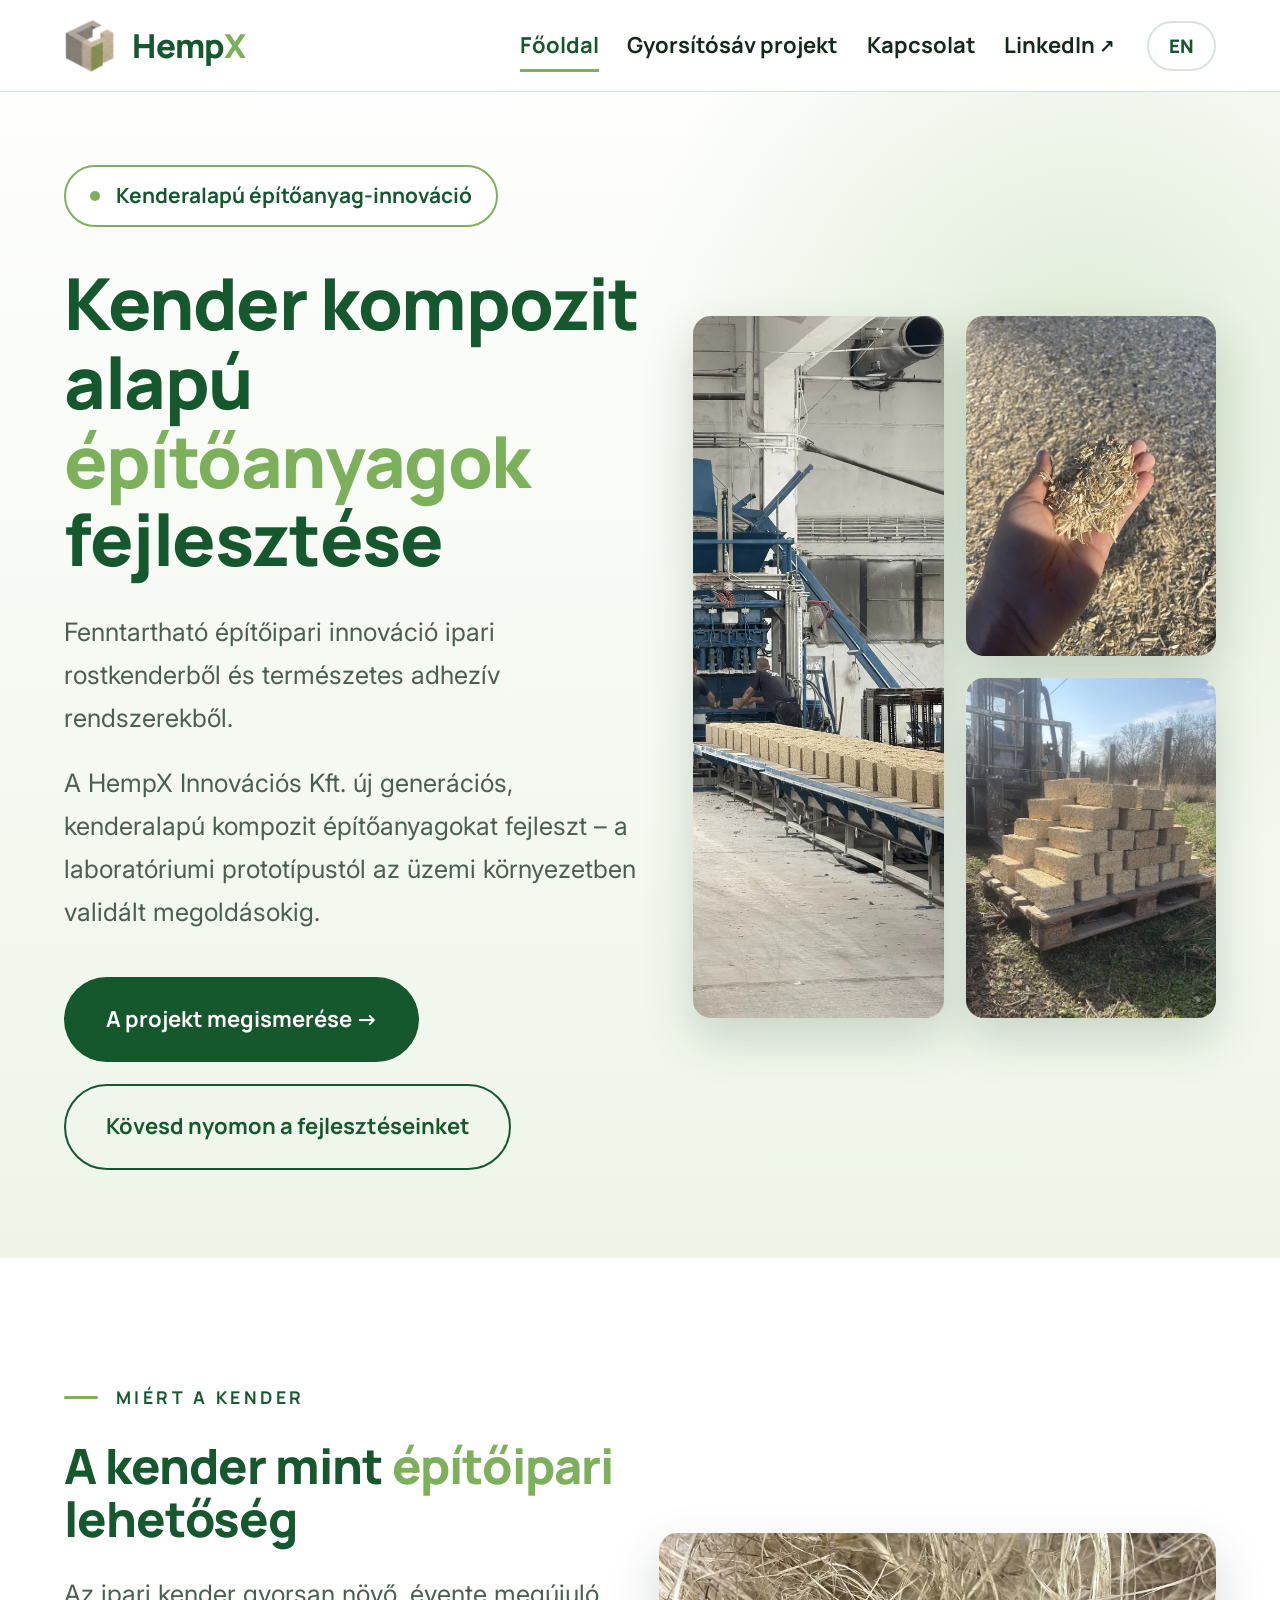
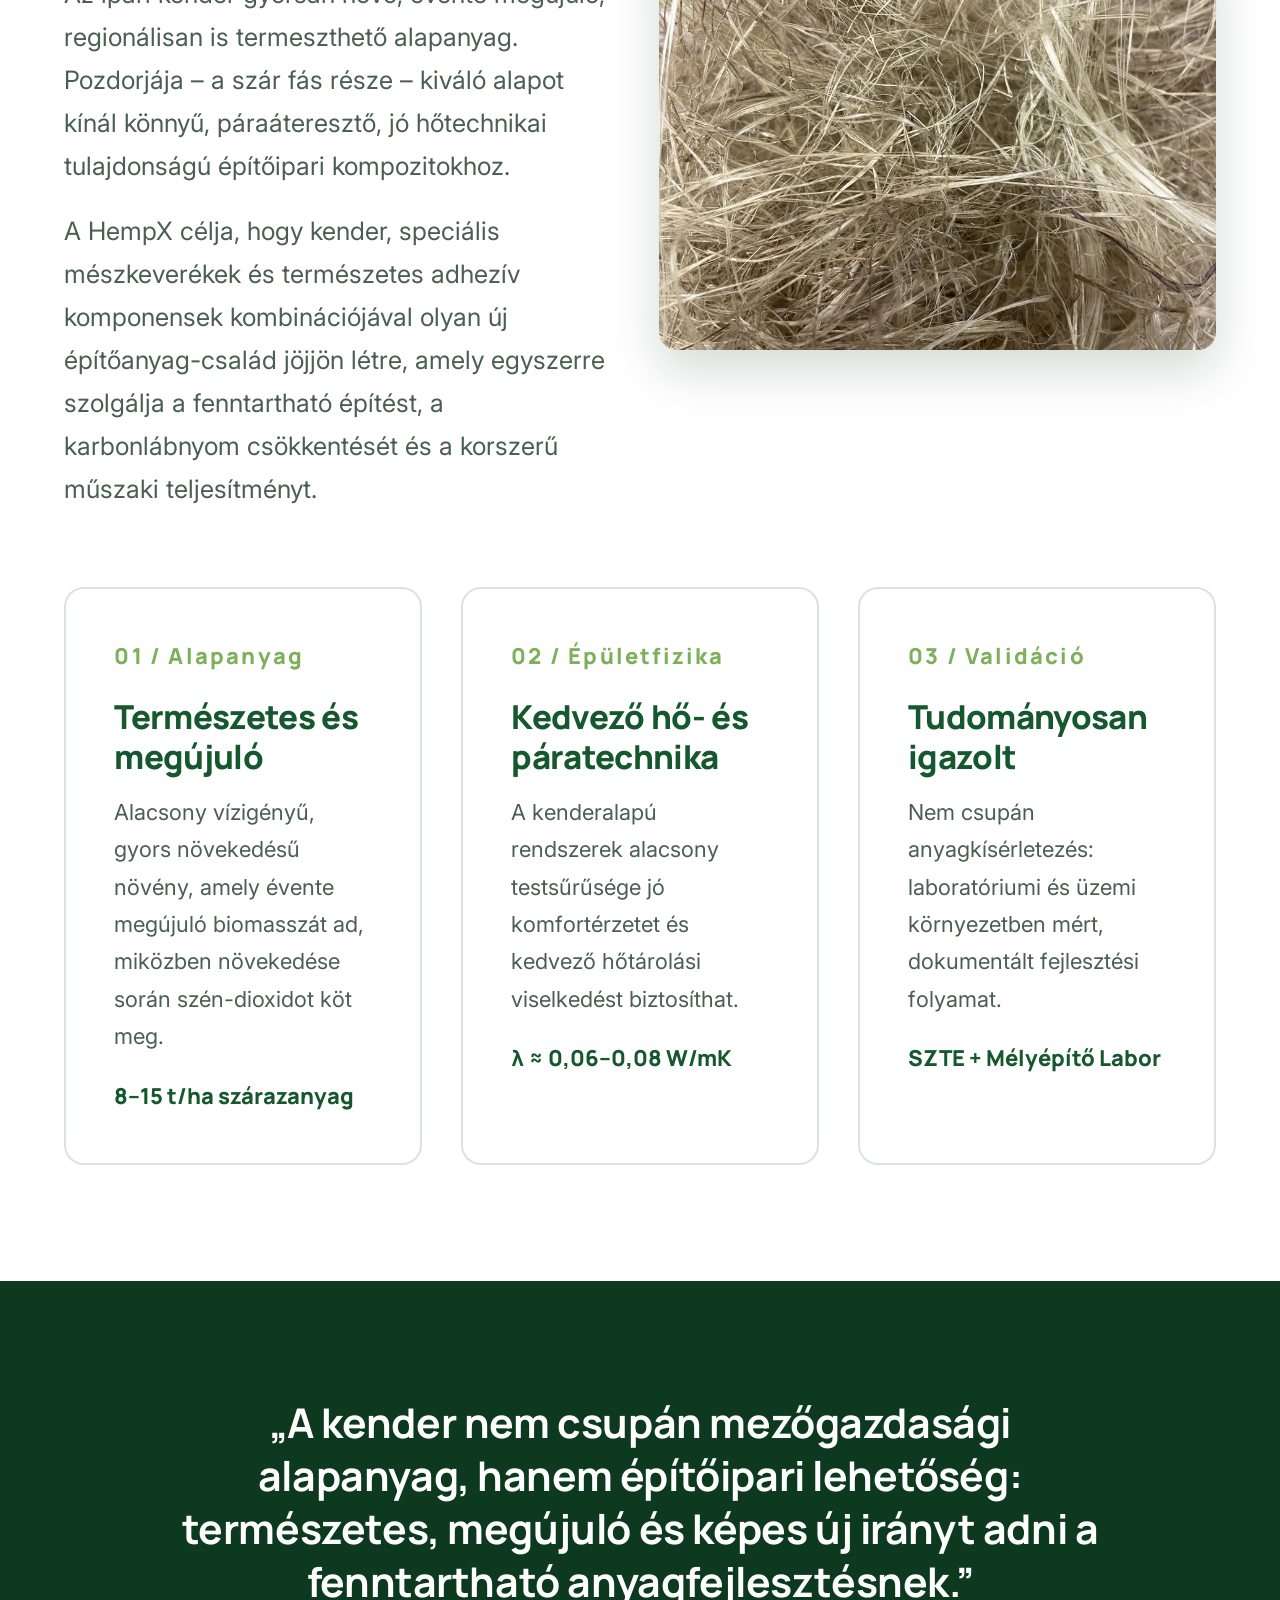
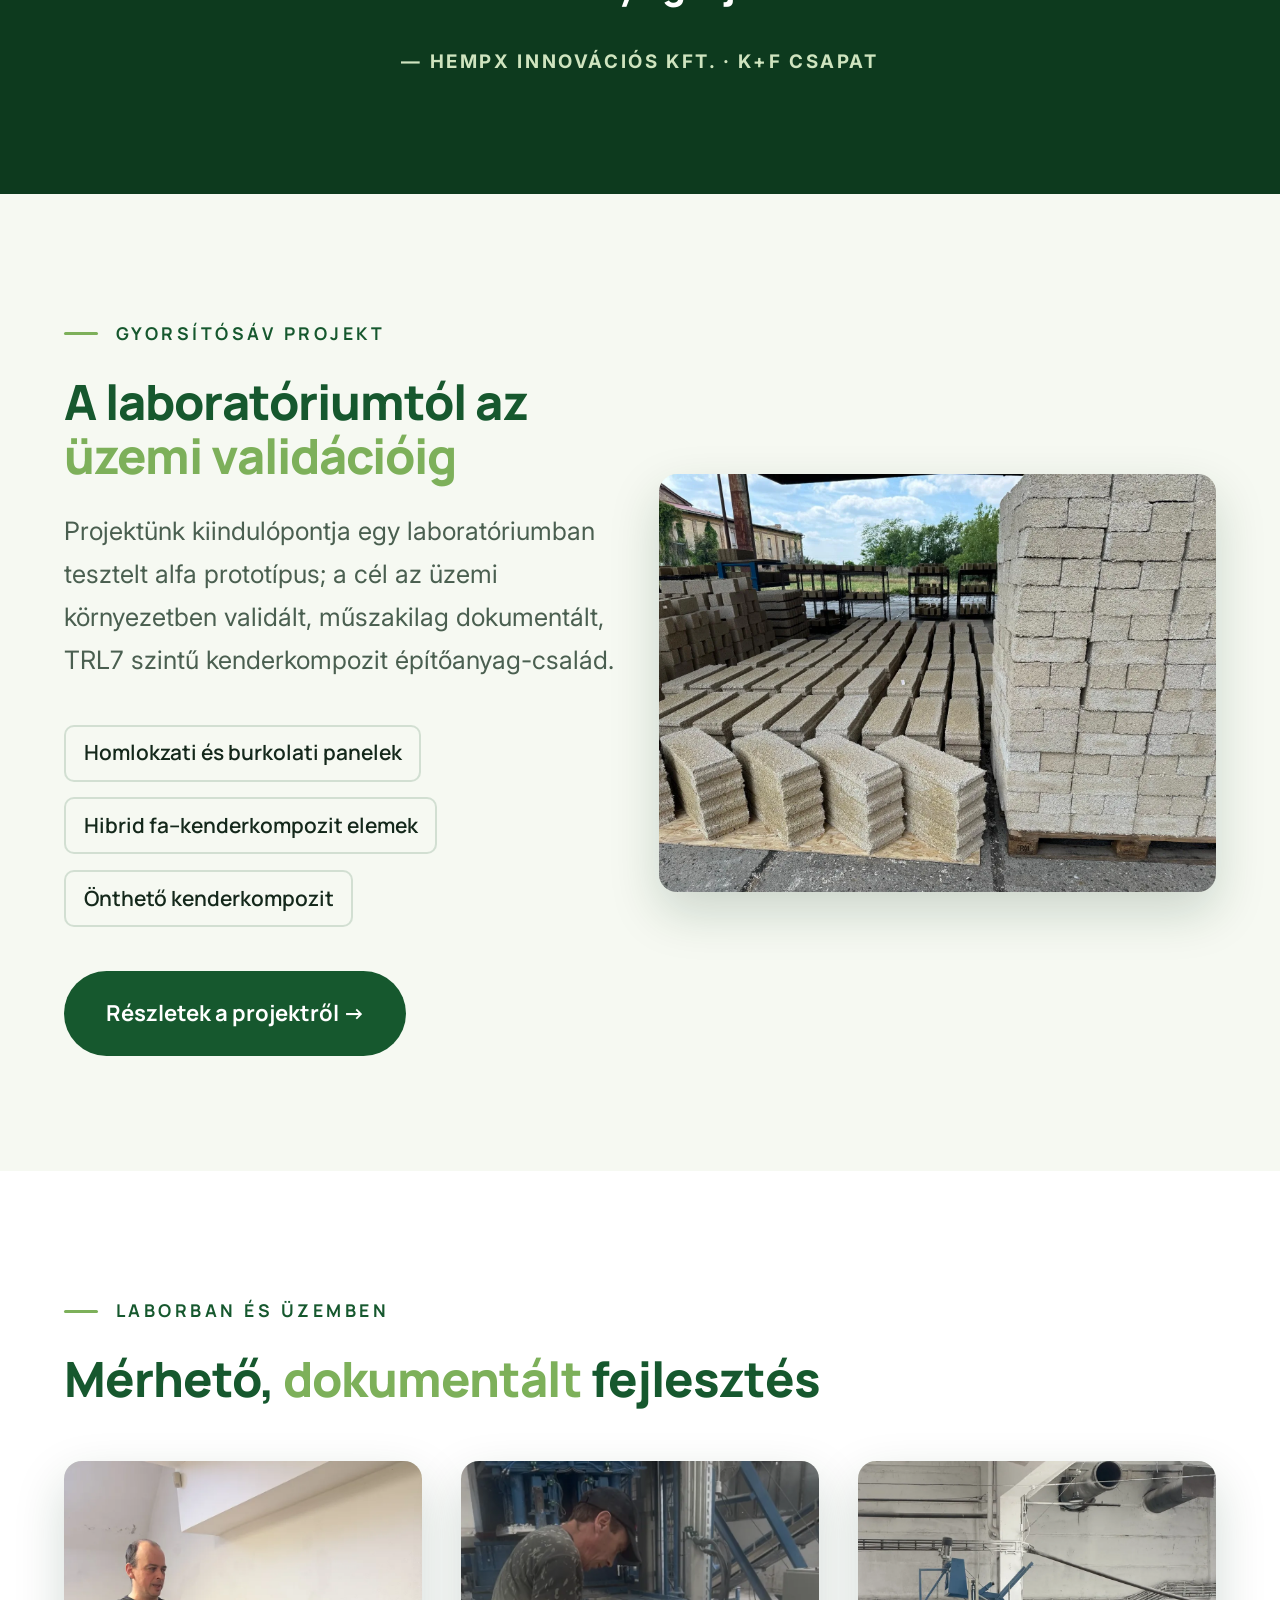
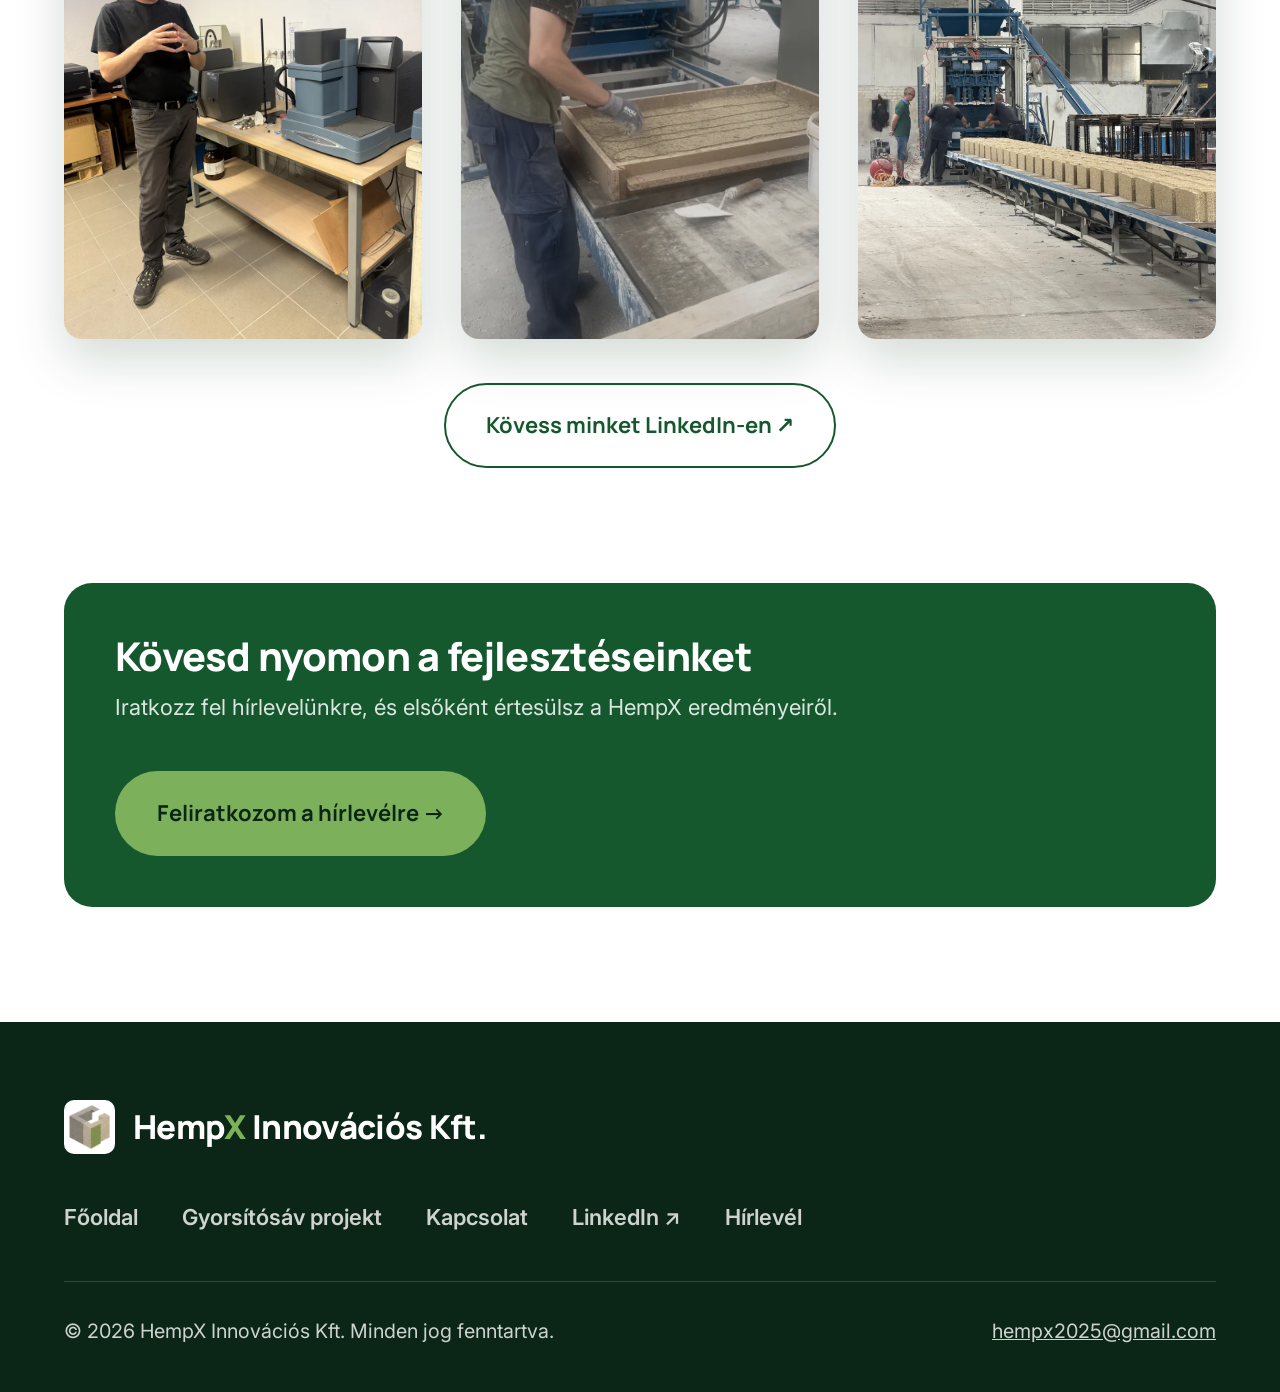
==== commit 80d09df1: "HempX: logo csere az uj (kocka-jeles) logora Co-Authored-By: Claude Opus 5.5 <noreply@anthropic.com>" ====
--- a/hempx/index.html
+++ b/hempx/index.html
@@ -9,7 +9,7 @@
 <meta property="og:title" content="HempX Innovációs Kft. | Kender-mész Kompozit Építőanyag Fejlesztés">
 <meta property="og:description" content="A HempX Innovációs Kft. új generációs, kenderalapú kompozit építőanyagokat fejleszt: ipari rostkenderből, speciális mészkeverékekből és természetes adhezív rendszerekből.">
 <meta property="og:type" content="website">
-<meta property="og:image" content="assets/hempx-logo.png">
+<meta property="og:image" content="assets/og-image.png">
 <link rel="icon" type="image/png" href="assets/favicon.png">
 <link rel="preconnect" href="https://fonts.googleapis.com">
 <link rel="preconnect" href="https://fonts.gstatic.com" crossorigin>
@@ -20,7 +20,7 @@
 <body>
 <nav>
   <a href="index.html" class="brand" aria-label="HempX – kezdőlap" data-en-aria="HempX – home">
-    <img src="assets/hempx-mark.png" alt="" width="73" height="56"><span>Hemp<b>X</b></span>
+    <img src="assets/hempx-mark.png" alt="" width="51" height="54"><span>Hemp<b>X</b></span>
   </a>
   <ul class="nav-links"><li><a href="index.html" aria-current="page" data-en="Home">Főoldal</a></li><li><a href="projekt.html" data-en="Accelerator Project">Gyorsítósáv projekt</a></li><li><a href="kapcsolat.html" data-en="Contact">Kapcsolat</a></li><li><a href="https://www.linkedin.com/company/hempx-innovation-ltd/" target="_blank" rel="noopener" class="ext" data-en="LinkedIn">LinkedIn</a></li></ul>
   <button class="lang" type="button" aria-label="Switch to English">EN</button>
@@ -135,7 +135,7 @@
 </section>
 <footer>
   <div class="foot">
-    <a href="index.html" class="brand"><img src="assets/hempx-mark.png" alt="" width="73" height="56"><span>Hemp<b>X</b> Innovációs Kft.</span></a>
+    <a href="index.html" class="brand"><img src="assets/hempx-mark.png" alt="" width="51" height="54"><span>Hemp<b>X</b> Innovációs Kft.</span></a>
     <ul>
       <li><a href="index.html" data-en="Home">Főoldal</a></li>
       <li><a href="projekt.html" data-en="Accelerator Project">Gyorsítósáv projekt</a></li>
--- a/hempx/assets/style.css
+++ b/hempx/assets/style.css
@@ -134,7 +134,7 @@
 .fund-body .lbl{font-family:var(--sans);font-weight:700;font-size:.8rem;letter-spacing:.18em;text-transform:uppercase;color:var(--muted)}
 .fund-amount{font-family:var(--sans);font-weight:800;font-size:clamp(2.2rem,4.4vw,4.4rem);color:var(--green);letter-spacing:-.02em;line-height:1.1;margin:.4rem 0}
 .fund-body p{margin:0 auto;font-size:1rem;color:var(--muted)}
-.fund-logo img{height:110px;width:auto}
+.fund-logo img{height:130px;width:auto}
 
 /* ── adatrács ── */
 .spec{display:grid;grid-template-columns:repeat(4,1fr);gap:1.2rem}
